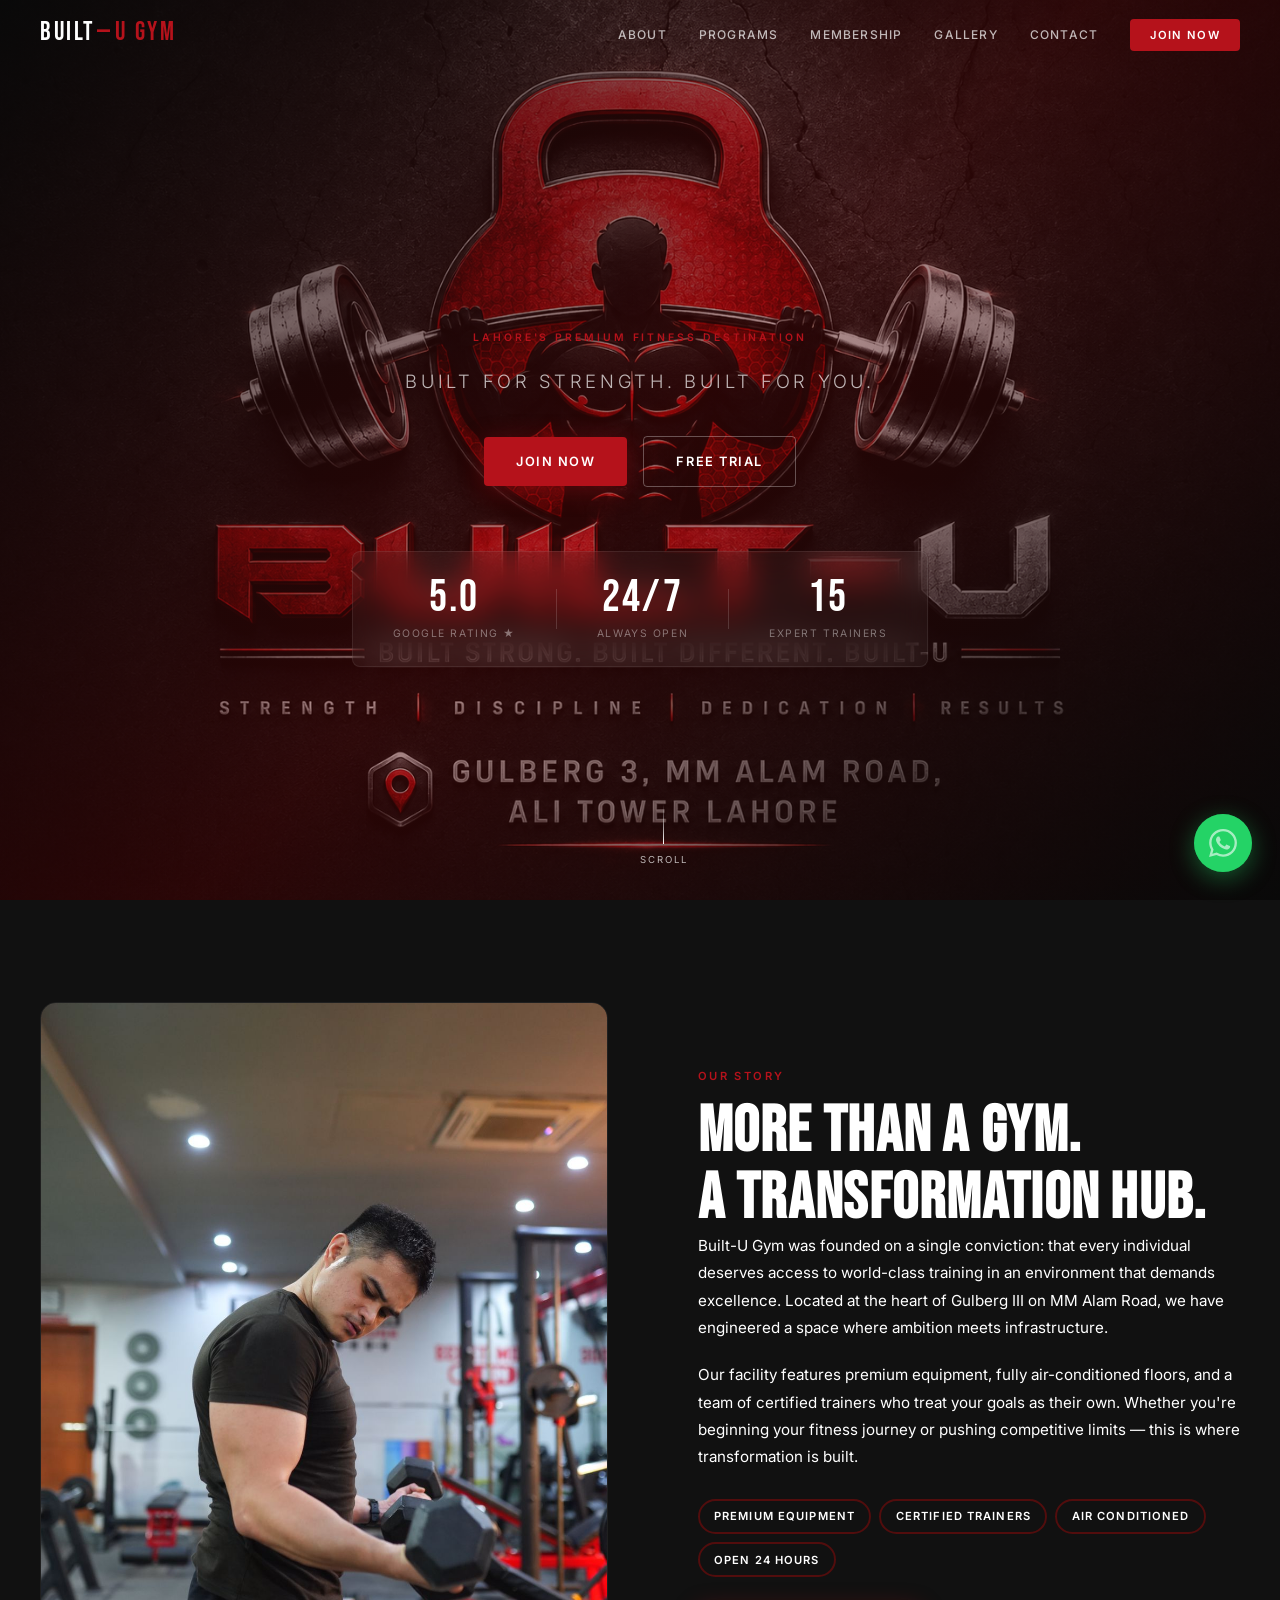
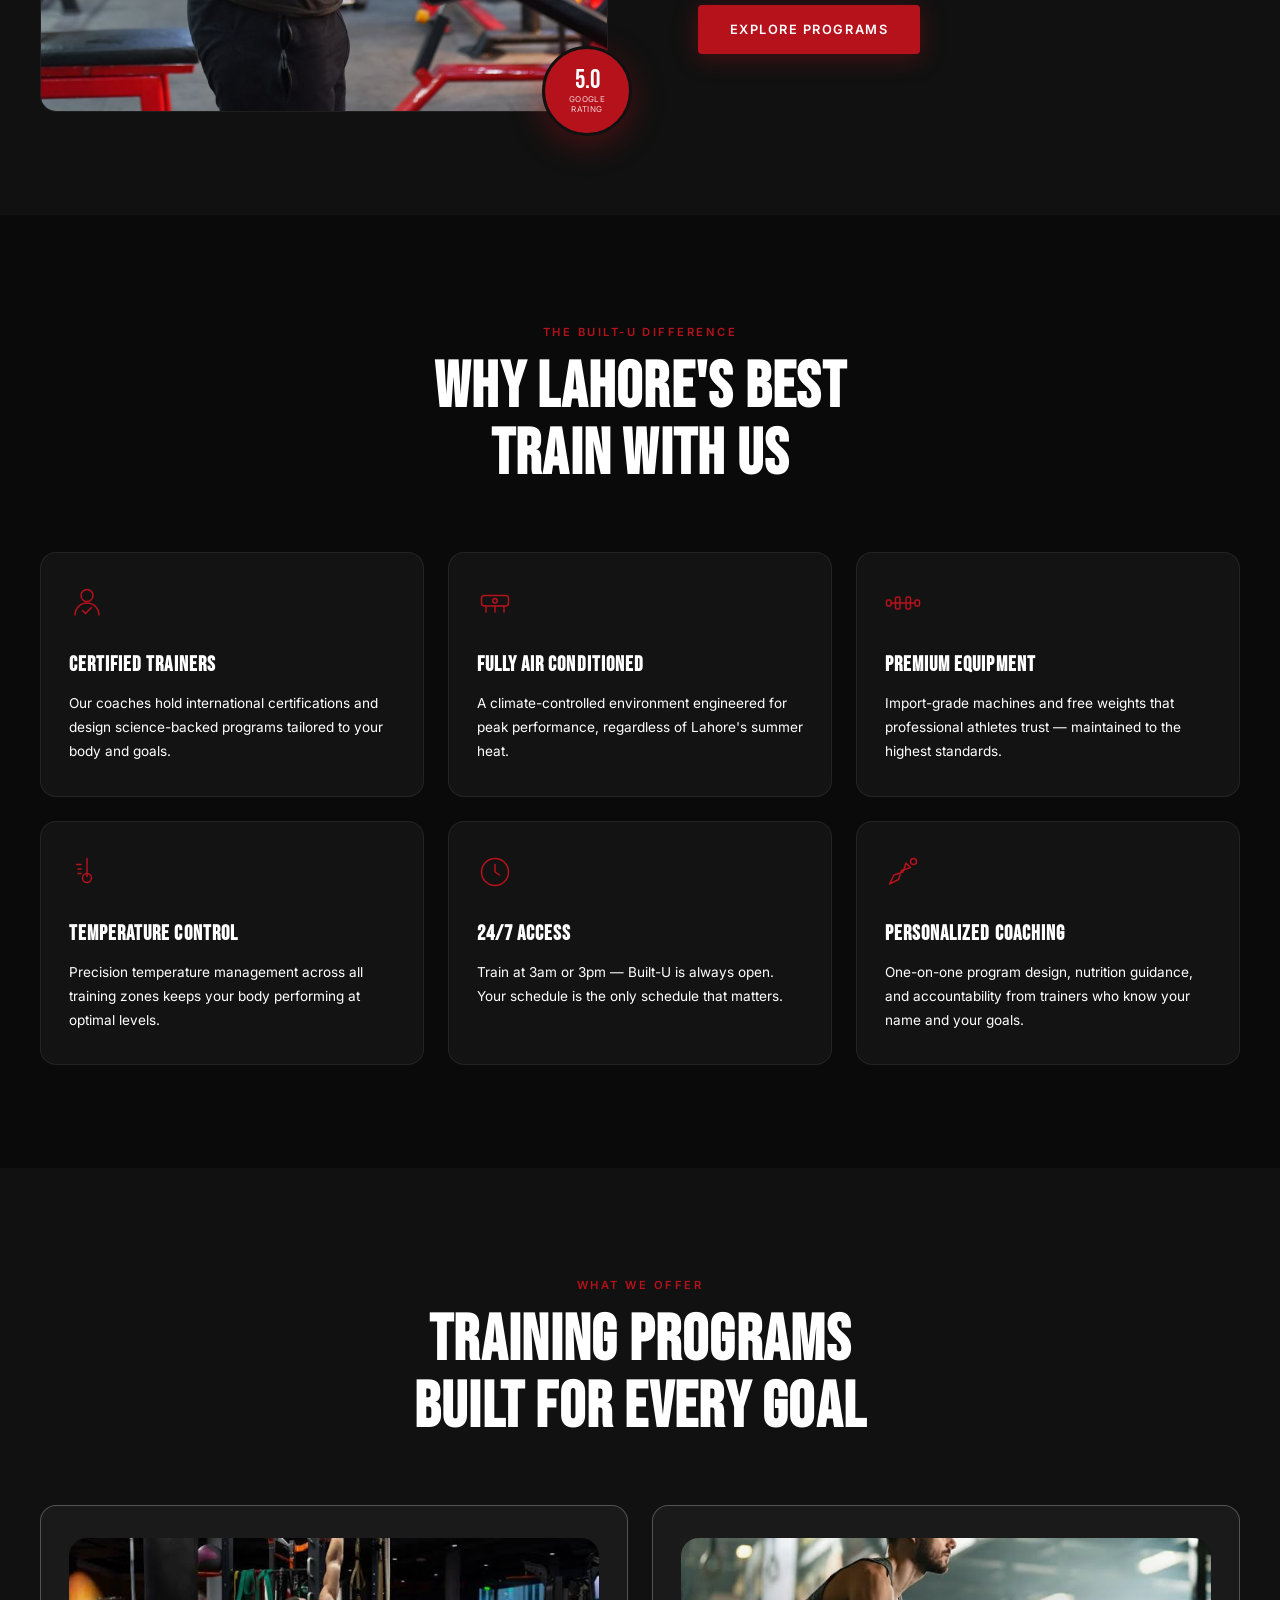
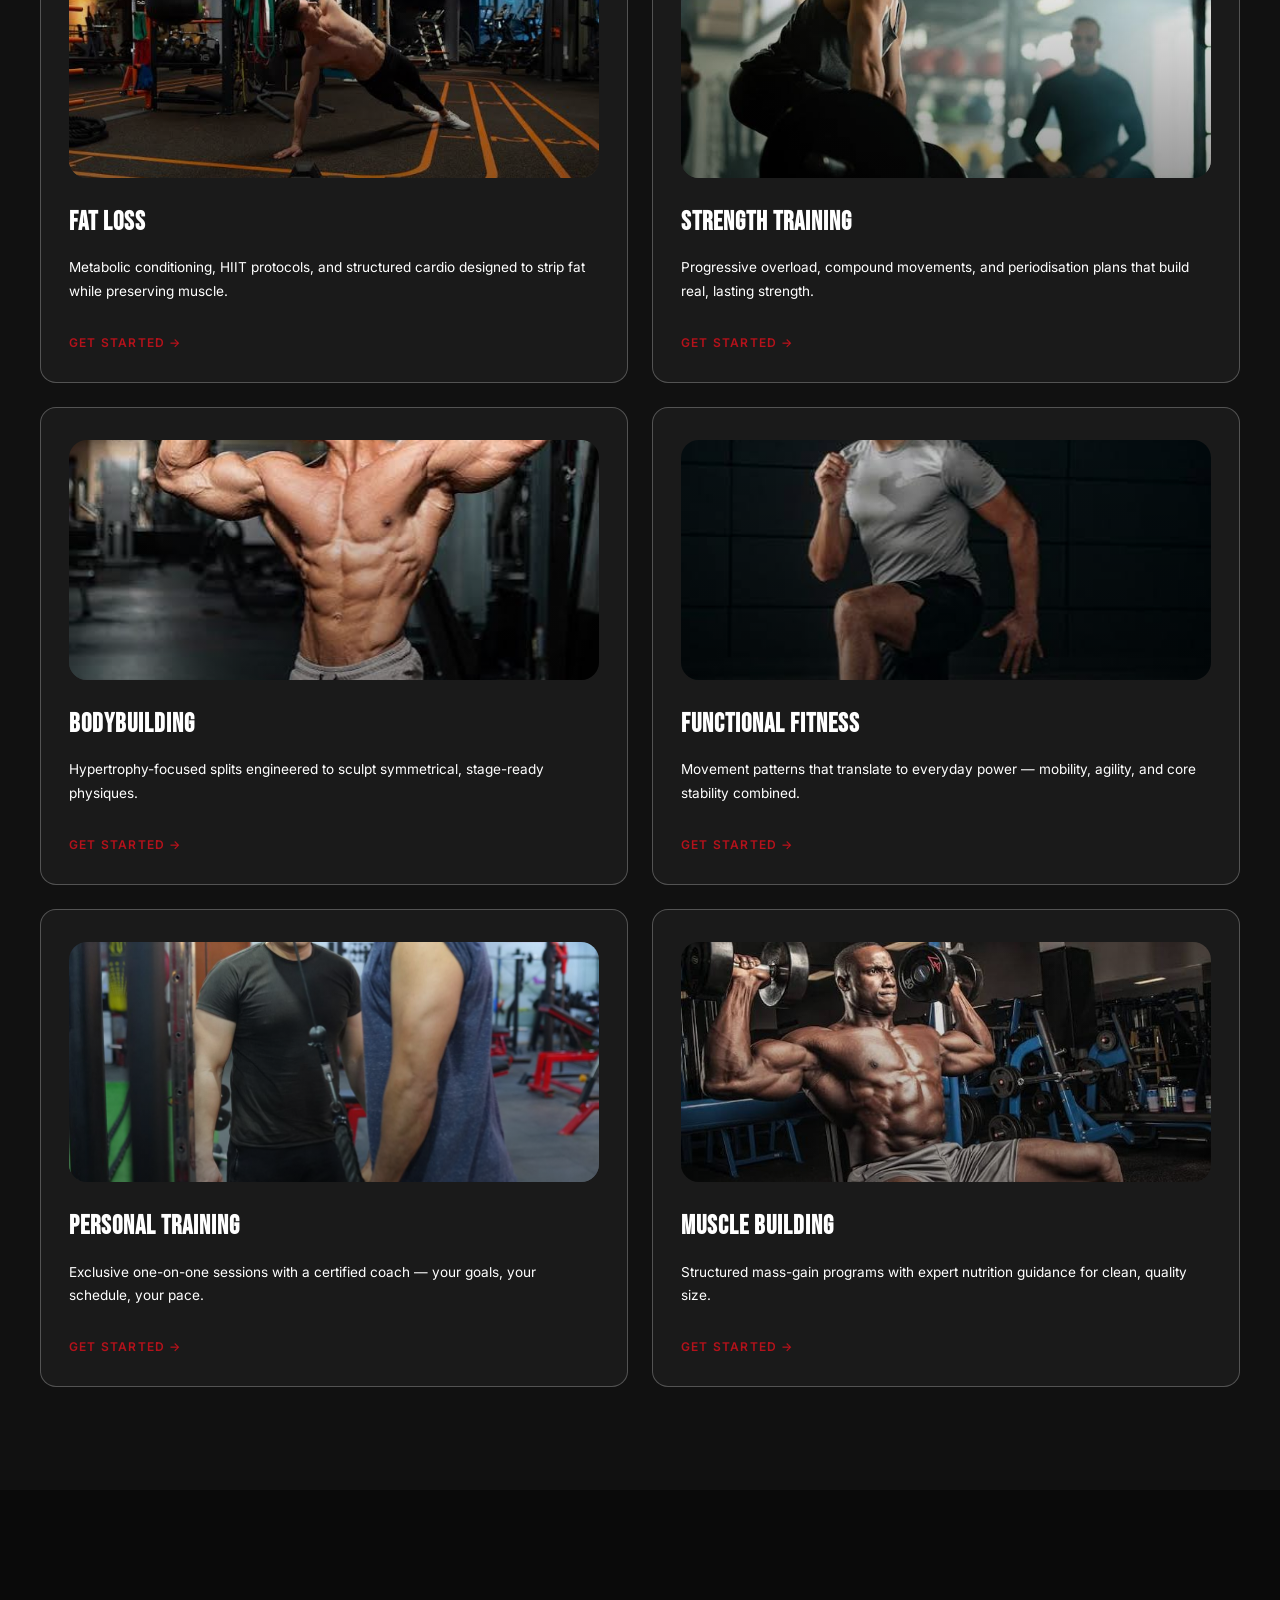
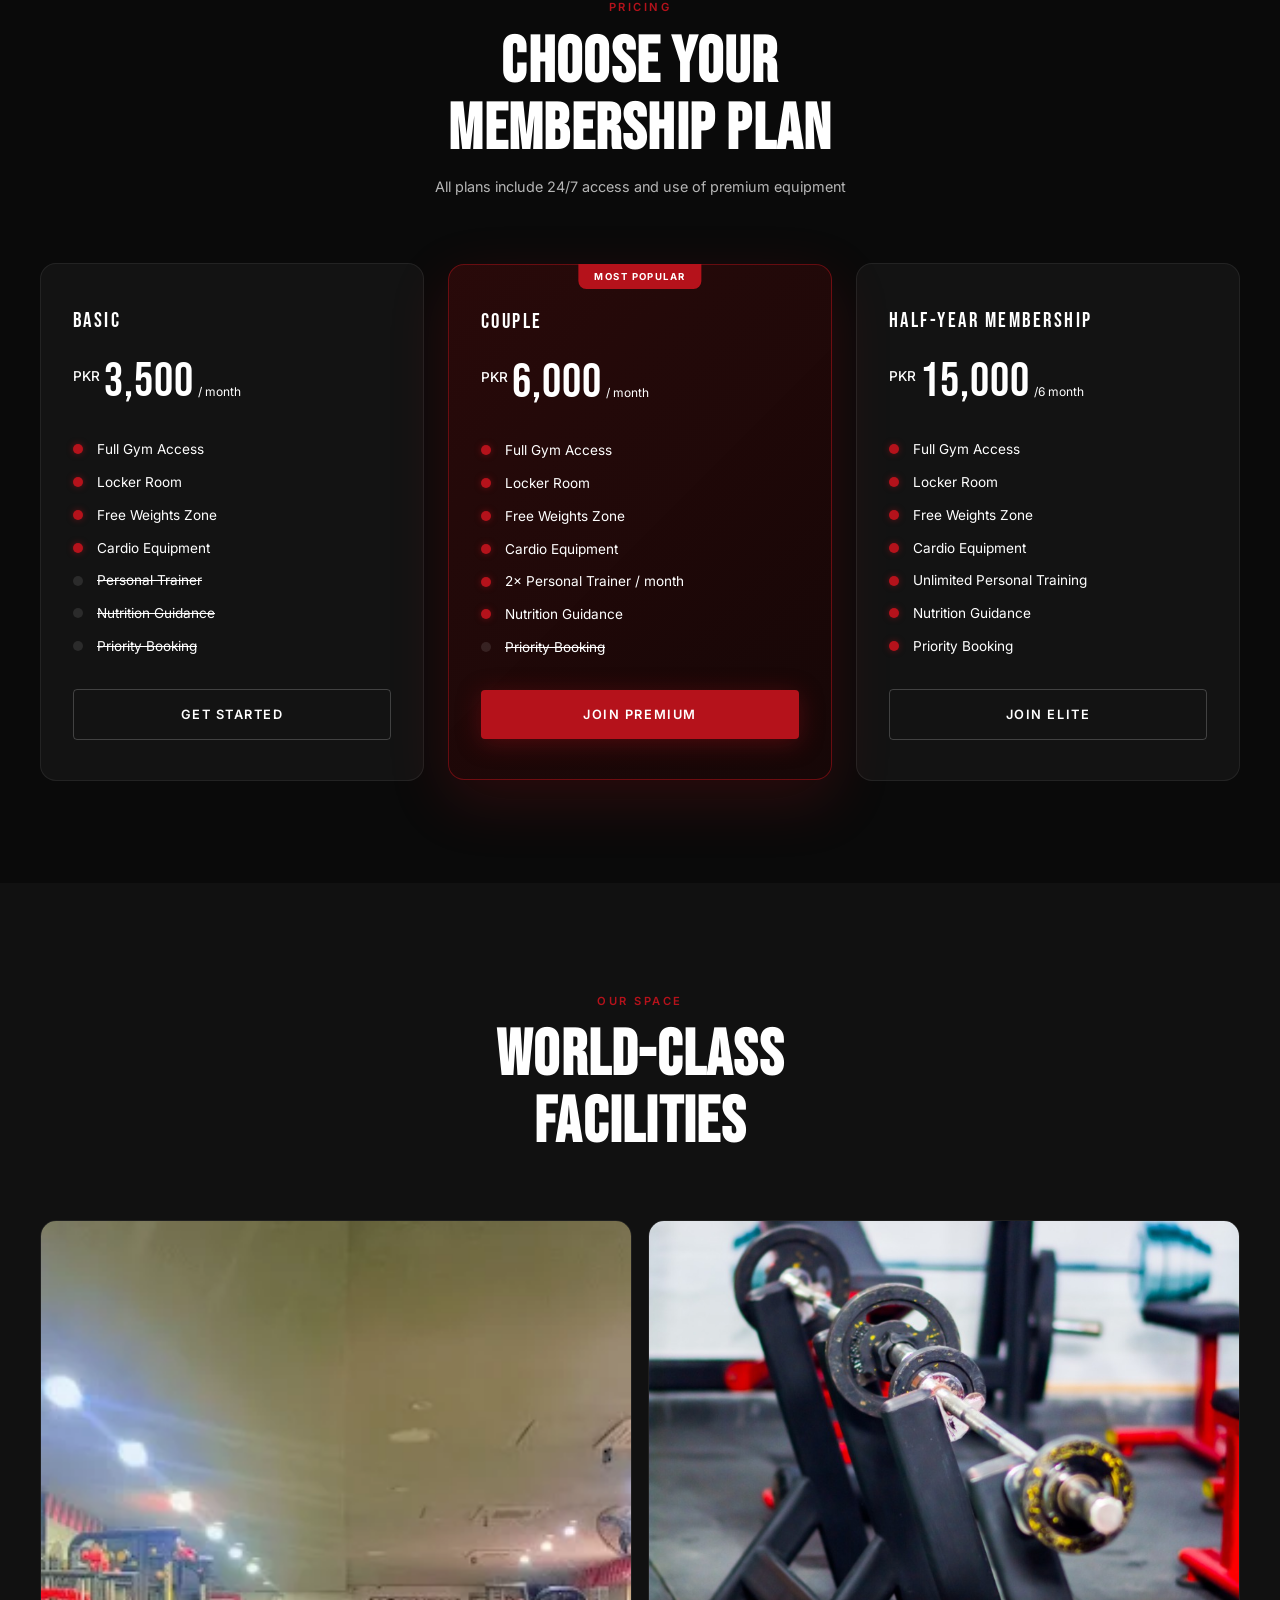
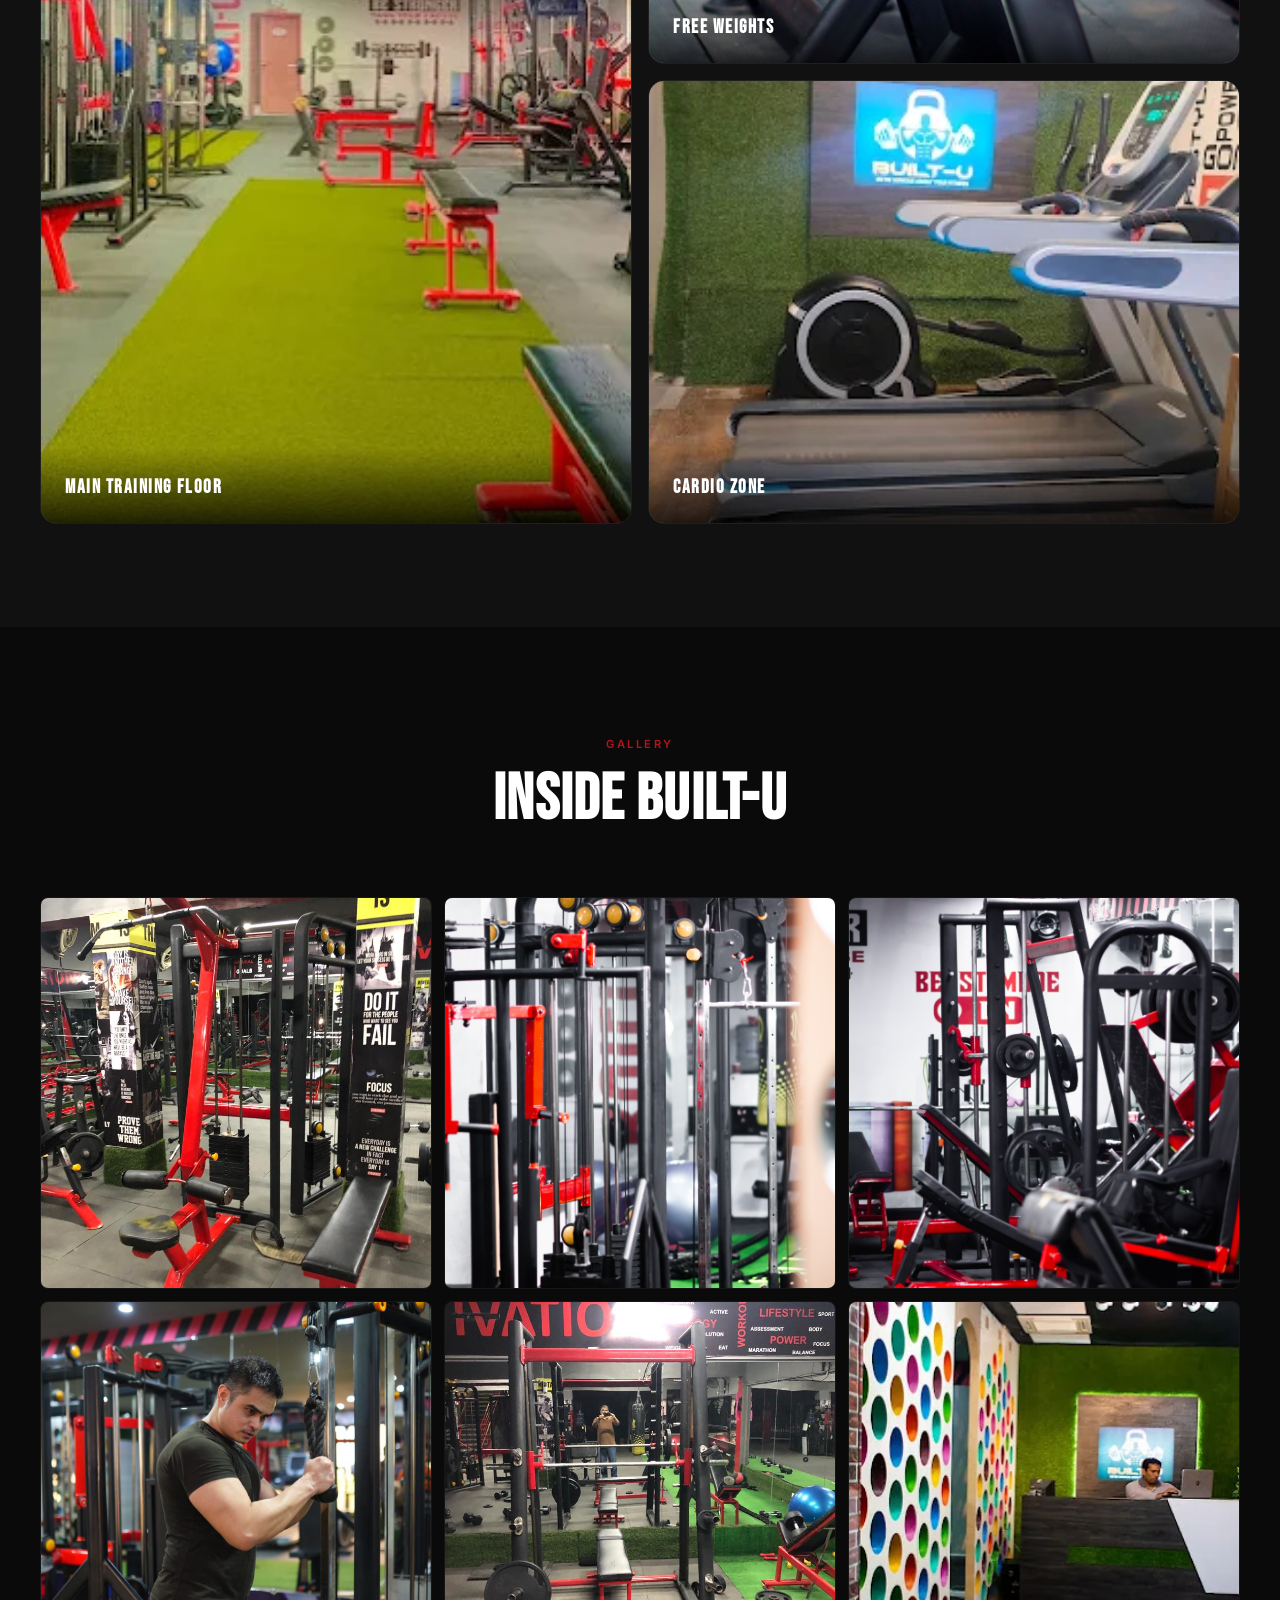
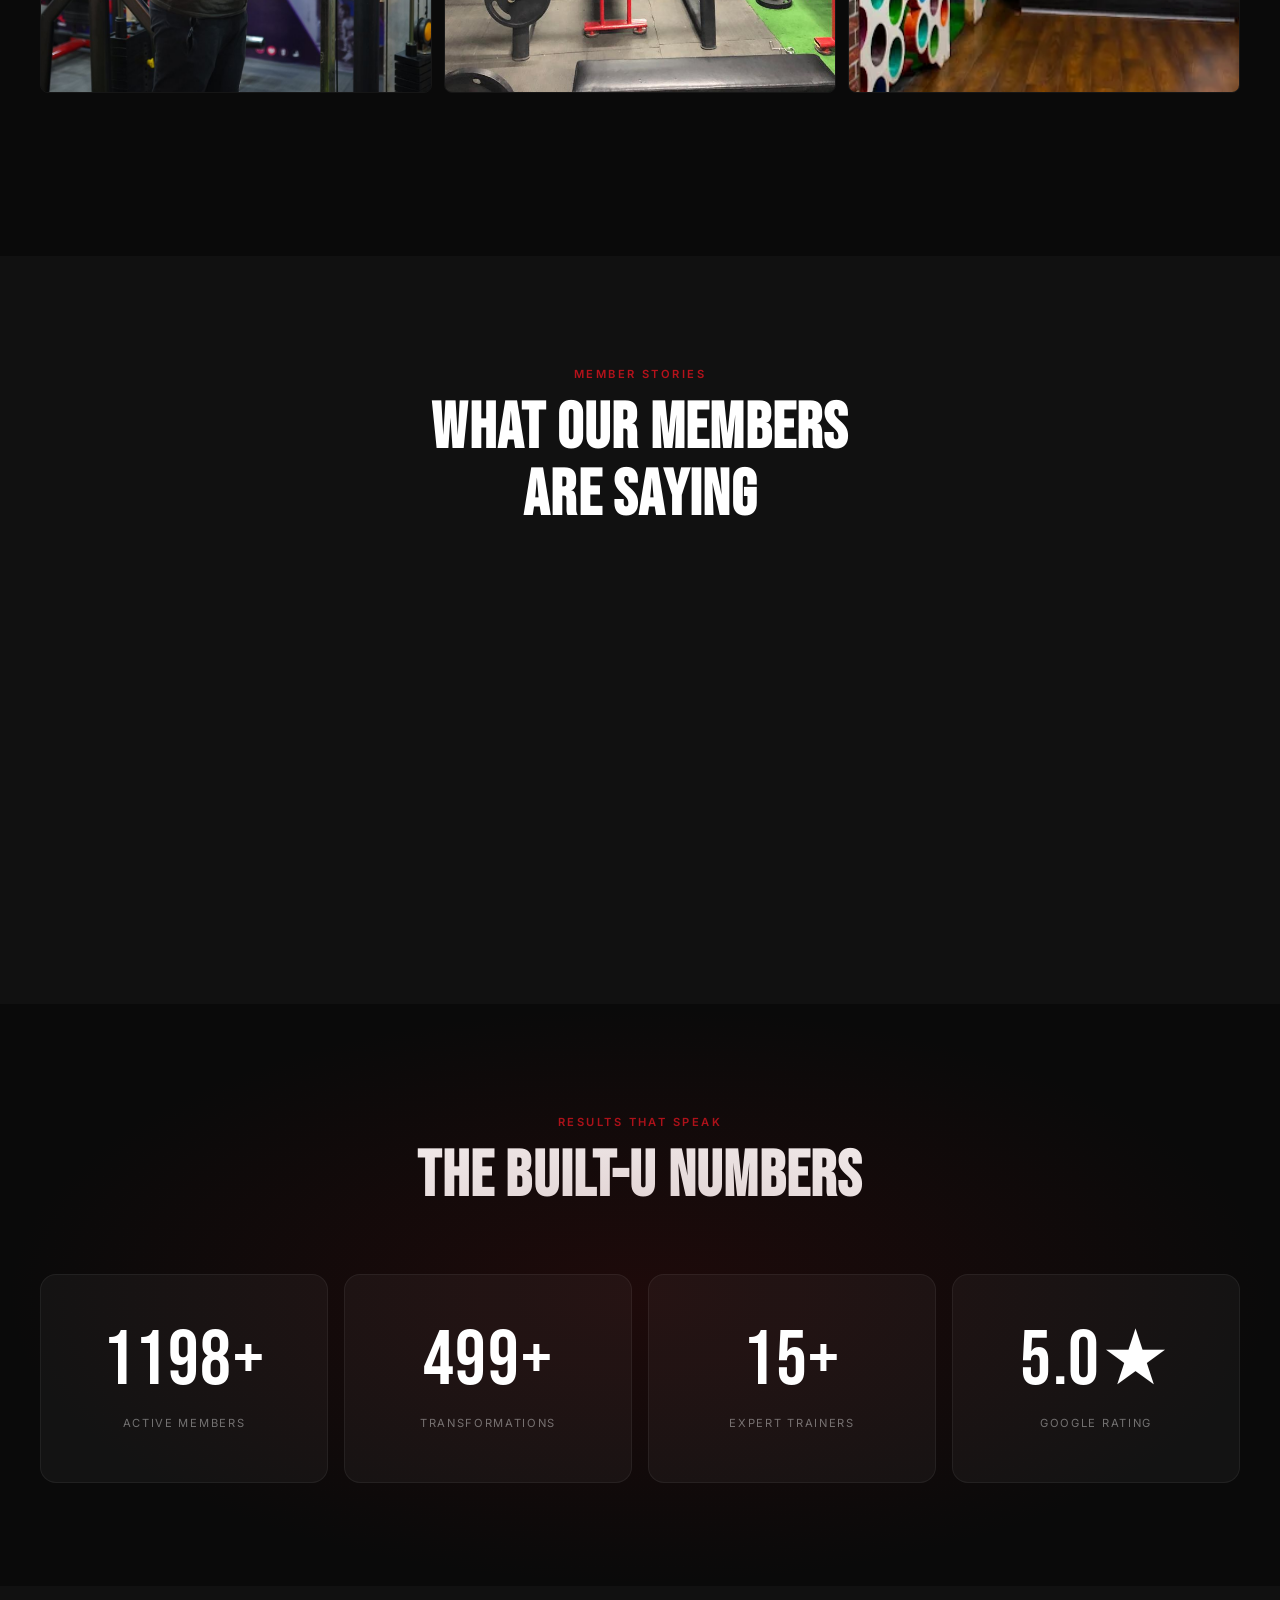
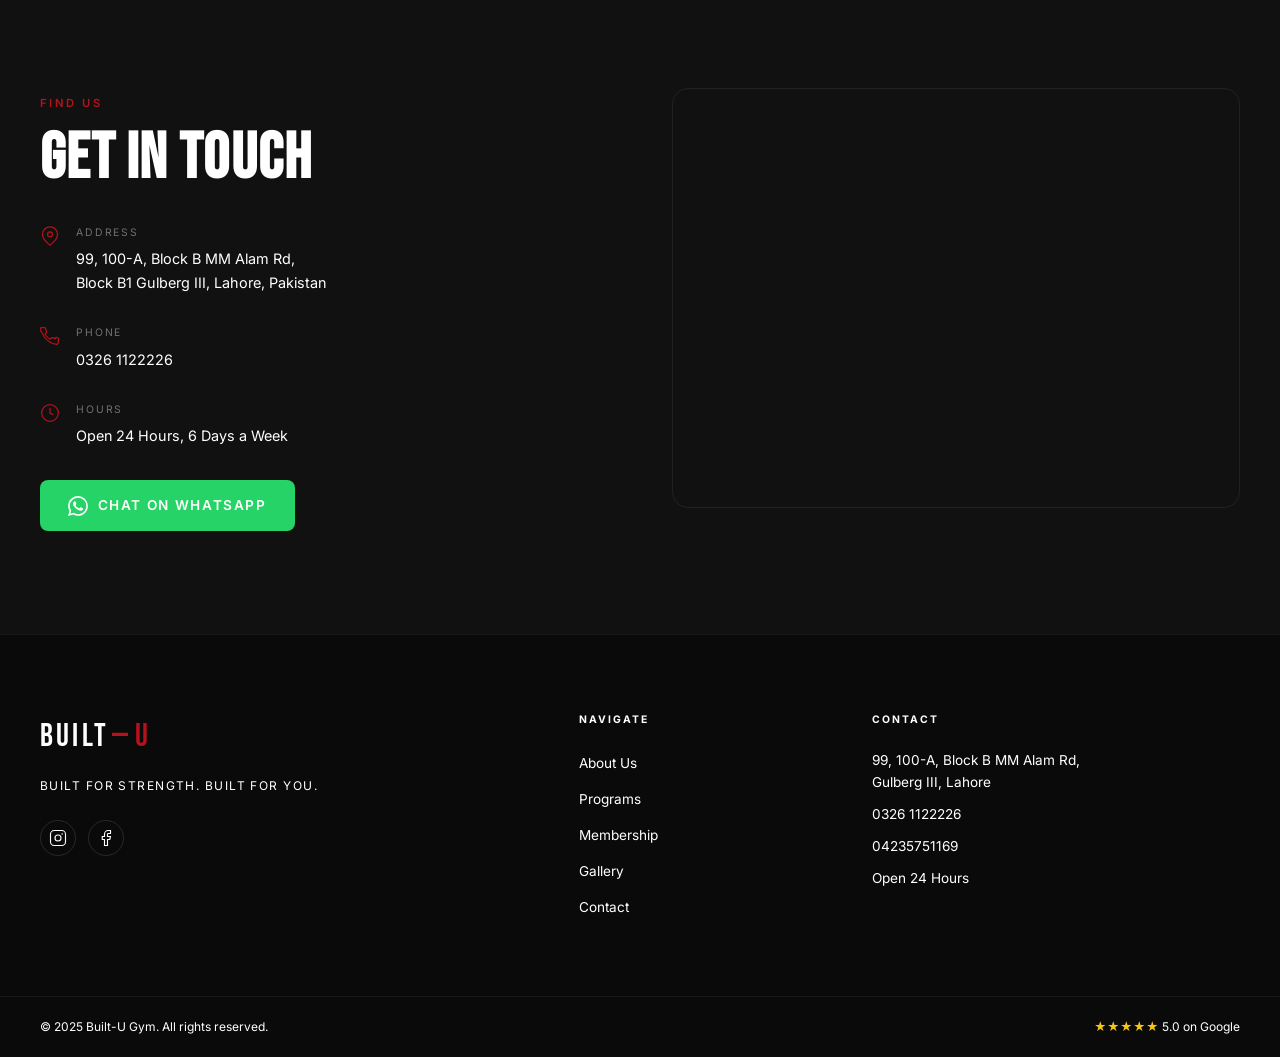
==== index.html @ 50ef7487 "a" ====
<!DOCTYPE html>
<html lang="en">
<head>
  <meta charset="UTF-8" />
  <meta name="viewport" content="width=device-width, initial-scale=1.0" />
  <meta name="theme-color" content="#0A0A0A" />

  <!-- SEO -->
  <title>Built-U Gym | Premium Fitness Center in Lahore | Open 24/7</title>
  <meta name="description" content="Built-U Gym — Lahore's premier luxury fitness center on MM Alam Road, Gulberg III. Certified trainers, premium equipment, open 24/7. 5.0 ★ rated. Join today." />
  <meta name="keywords" content="gym lahore, fitness center lahore, premium gym gulberg, 24/7 gym lahore, built u gym" />

  <!-- Open Graph -->
  <meta property="og:type" content="website" />
  <meta property="og:title" content="Built-U Gym | Premium Fitness Center in Lahore" />
  <meta property="og:description" content="Built For Strength. Built For You. Lahore's luxury gym on MM Alam Road — open 24 hours, expert trainers, elite equipment." />
  <meta property="og:url" content="https://builtugym.com" />
  <meta property="og:image" content="https://builtugym.com/og-image.webp" /><!-- ADD OG IMAGE -->

  <meta name="google-site-verification" content=" google2963a27b6c1b516c.html" />
 

  <!-- Twitter Card -->
  <meta name="twitter:card" content="summary_large_image" />
  <meta name="twitter:title" content="Built-U Gym | Premium Fitness Center in Lahore" />
  <meta name="twitter:description" content="Built For Strength. Built For You." />

  <link rel="canonical" href="https://builtugym.com" />
  <link rel="preconnect" href="https://fonts.googleapis.com" />
  <link rel="preconnect" href="https://fonts.gstatic.com" crossorigin />
  <link href="https://fonts.googleapis.com/css2?family=Bebas+Neue&family=Inter:wght@300;400;500;600;700&family=Playfair+Display:ital,wght@0,700;1,400&display=swap" rel="stylesheet" />
  <link rel="stylesheet" href="style.css" />
</head>
<body>

  <!-- ═══════════════════════════════════════════
       NAVIGATION
  ═══════════════════════════════════════════ -->
  <header class="nav-header" id="nav-header" role="banner">
    <nav class="nav-container" aria-label="Main navigation">
      <a href="#hero" class="nav-logo" aria-label="Built-U Gym Home">
        <span class="logo-built">BUILT</span><span class="logo-dash">—</span><span class="logo-u">U GYM</span>
      </a>

      <button class="nav-toggle" id="nav-toggle" aria-label="Toggle navigation" aria-expanded="false" aria-controls="nav-menu">
        <span class="bar"></span>
        <span class="bar"></span>
        <span class="bar"></span>
      </button>

      <ul class="nav-menu" id="nav-menu" role="list">
        <li><a href="#about" class="nav-link">About</a></li>
        <li><a href="#programs" class="nav-link">Programs</a></li>
        <li><a href="#membership" class="nav-link">Membership</a></li>
        <li><a href="#gallery" class="nav-link">Gallery</a></li>
        <li><a href="#contact" class="nav-link">Contact</a></li>
        <li><a href="#contact" class="nav-cta">Join Now</a></li>
      </ul>
    </nav>
  </header>

  <main>

    <!-- ═══════════════════════════════════════════
         HERO
    ═══════════════════════════════════════════ -->
    <section class="hero" id="hero" aria-label="Hero">
      <!-- ADD HERO IMAGE URL HERE -->
      <img
        class="hero-bg"
        src="/images/homes2.PNG"
        alt="Elite athletes training at Built-U Gym, Lahore"
        loading="eager"
      />
      <div class="hero-overlay" aria-hidden="true"></div>

      <div class="hero-content">
        <p class="hero-eyebrow reveal-fade">Lahore's Premium Fitness Destination</p>
        <h1 class="hero-headline reveal-up">
        
        </h1>
        <p class="hero-sub reveal-up delay-1">Built For Strength. Built For You.</p>

        <div class="hero-actions reveal-up delay-2">
          <a href="#membership" class="btn btn-primary">Join Now</a>
          <a href="#contact" class="btn btn-ghost">Free Trial</a>
        </div>

        <div class="hero-stats reveal-up delay-3" aria-label="Key statistics">
          <div class="stat-item">
            <span class="stat-num" data-target="5" data-decimals="1">5.0</span>
            <span class="stat-label">Google Rating ★</span>
          </div>
          <div class="stat-divider" aria-hidden="true"></div>
          <div class="stat-item">
            <span class="stat-num">24/7</span>
            <span class="stat-label">Always Open</span>
          </div>
          <div class="stat-divider" aria-hidden="true"></div>
          <div class="stat-item">
            <span class="stat-num" data-target="15">0</span>
            <span class="stat-label">Expert Trainers</span>
          </div>
        </div>
      </div>

      <a href="#about" class="hero-scroll" aria-label="Scroll down">
        <span class="scroll-line"></span>
        <span class="scroll-text">Scroll</span>
      </a>
    </section>

    <!-- ═══════════════════════════════════════════
         ABOUT
    ═══════════════════════════════════════════ -->
    <section class="section about" id="about" aria-labelledby="about-heading">
      <div class="container about-grid">
        <div class="about-visual reveal-left">
          <div class="about-img-wrap">
            <!-- ADD ABOUT IMAGE -->
            <img
              src="images/home.jpeg"
              alt="Interior of Built-U Gym premium facility"
              loading="lazy"
              class="about-img"
            />
            <div class="about-img-placeholder" aria-hidden="true">
              <span>BUILT‑U</span>
            </div>
          </div>
          <div class="about-badge">
            <span class="badge-num">5.0</span>
            <span class="badge-text">Google<br/>Rating</span>
          </div>
        </div>

        <div class="about-copy reveal-right">
          <p class="section-eyebrow">Our Story</p>
          <h2 class="section-heading" id="about-heading">More Than a Gym.<br/>A Transformation Hub.</h2>
          <p class="about-para">Built-U Gym was founded on a single conviction: that every individual deserves access to world-class training in an environment that demands excellence. Located at the heart of Gulberg III on MM Alam Road, we have engineered a space where ambition meets infrastructure.</p>
          <p class="about-para">Our facility features premium equipment, fully air-conditioned floors, and a team of certified trainers who treat your goals as their own. Whether you're beginning your fitness journey or pushing competitive limits — this is where transformation is built.</p>

          <ul class="about-pills" aria-label="Facility highlights">
            <li class="pill">Premium Equipment</li>
            <li class="pill">Certified Trainers</li>
            <li class="pill">Air Conditioned</li>
            <li class="pill">Open 24 Hours</li>
          </ul>

          <a href="#programs" class="btn btn-primary">Explore Programs</a>
        </div>
      </div>
    </section>

    <!-- ═══════════════════════════════════════════
         WHY CHOOSE US
    ═══════════════════════════════════════════ -->
    <section class="section why" id="why" aria-labelledby="why-heading">
      <div class="container">
        <div class="section-header">
          <p class="section-eyebrow">The Built-U Difference</p>
          <h2 class="section-heading" id="why-heading">Why Lahore's Best<br/>Train With Us</h2>
        </div>

        <div class="why-grid">
          <article class="why-card reveal-up" tabindex="0" aria-label="Certified Trainers">
            <div class="why-icon" aria-hidden="true">
              <svg viewBox="0 0 48 48" fill="none" xmlns="http://www.w3.org/2000/svg" width="36" height="36"><circle cx="24" cy="14" r="8" stroke="currentColor" stroke-width="2"/><path d="M8 40c0-8.837 7.163-16 16-16s16 7.163 16 16" stroke="currentColor" stroke-width="2" stroke-linecap="round"/><path d="M18 34l4 4 8-8" stroke="currentColor" stroke-width="2" stroke-linecap="round" stroke-linejoin="round"/></svg>
            </div>
            <h3 class="why-title">Certified Trainers</h3>
            <p class="why-desc">Our coaches hold international certifications and design science-backed programs tailored to your body and goals.</p>
          </article>

          <article class="why-card reveal-up delay-1" tabindex="0" aria-label="Fully Air Conditioned">
            <div class="why-icon" aria-hidden="true">
              <svg viewBox="0 0 48 48" fill="none" xmlns="http://www.w3.org/2000/svg" width="36" height="36"><rect x="6" y="14" width="36" height="14" rx="4" stroke="currentColor" stroke-width="2"/><path d="M12 28v8M24 28v8M36 28v8" stroke="currentColor" stroke-width="2" stroke-linecap="round"/><circle cx="24" cy="21" r="3" stroke="currentColor" stroke-width="2"/></svg>
            </div>
            <h3 class="why-title">Fully Air Conditioned</h3>
            <p class="why-desc">A climate-controlled environment engineered for peak performance, regardless of Lahore's summer heat.</p>
          </article>

          <article class="why-card reveal-up delay-2" tabindex="0" aria-label="Premium Equipment">
            <div class="why-icon" aria-hidden="true">
              <svg viewBox="0 0 48 48" fill="none" xmlns="http://www.w3.org/2000/svg" width="36" height="36"><rect x="2" y="20" width="6" height="8" rx="2" stroke="currentColor" stroke-width="2"/><rect x="40" y="20" width="6" height="8" rx="2" stroke="currentColor" stroke-width="2"/><path d="M8 24h32" stroke="currentColor" stroke-width="2"/><rect x="14" y="16" width="6" height="16" rx="2" stroke="currentColor" stroke-width="2"/><rect x="28" y="16" width="6" height="16" rx="2" stroke="currentColor" stroke-width="2"/></svg>
            </div>
            <h3 class="why-title">Premium Equipment</h3>
            <p class="why-desc">Import-grade machines and free weights that professional athletes trust — maintained to the highest standards.</p>
          </article>

          <article class="why-card reveal-up" tabindex="0" aria-label="Temperature Controlled">
            <div class="why-icon" aria-hidden="true">
              <svg viewBox="0 0 48 48" fill="none" xmlns="http://www.w3.org/2000/svg" width="36" height="36"><path d="M24 6v24M24 38a6 6 0 100-12 6 6 0 000 12z" stroke="currentColor" stroke-width="2" stroke-linecap="round"/><path d="M16 20h-4M16 14h-6M16 26h-4" stroke="currentColor" stroke-width="2" stroke-linecap="round"/></svg>
            </div>
            <h3 class="why-title">Temperature Control</h3>
            <p class="why-desc">Precision temperature management across all training zones keeps your body performing at optimal levels.</p>
          </article>

          <article class="why-card reveal-up delay-1" tabindex="0" aria-label="24/7 Access">
            <div class="why-icon" aria-hidden="true">
              <svg viewBox="0 0 48 48" fill="none" xmlns="http://www.w3.org/2000/svg" width="36" height="36"><circle cx="24" cy="24" r="18" stroke="currentColor" stroke-width="2"/><path d="M24 14v10l6 4" stroke="currentColor" stroke-width="2" stroke-linecap="round" stroke-linejoin="round"/></svg>
            </div>
            <h3 class="why-title">24/7 Access</h3>
            <p class="why-desc">Train at 3am or 3pm — Built-U is always open. Your schedule is the only schedule that matters.</p>
          </article>

          <article class="why-card reveal-up delay-2" tabindex="0" aria-label="Personalized Coaching">
            <div class="why-icon" aria-hidden="true">
              <svg viewBox="0 0 48 48" fill="none" xmlns="http://www.w3.org/2000/svg" width="36" height="36"><path d="M6 40l6-12 12-4 4-12 6 6-12 4-4 12-12 6z" stroke="currentColor" stroke-width="2" stroke-linejoin="round"/><circle cx="38" cy="10" r="4" stroke="currentColor" stroke-width="2"/></svg>
            </div>
            <h3 class="why-title">Personalized Coaching</h3>
            <p class="why-desc">One-on-one program design, nutrition guidance, and accountability from trainers who know your name and your goals.</p>
          </article>
        </div>
      </div>
    </section>

    <!-- ═══════════════════════════════════════════
         TRAINING PROGRAMS
    ═══════════════════════════════════════════ -->
    <section class="section programs" id="programs" aria-labelledby="programs-heading">
      <div class="container">
        <div class="section-header">
          <p class="section-eyebrow">What We Offer</p>
          <h2 class="section-heading" id="programs-heading">Training Programs<br/>Built for Every Goal</h2>
        </div>

        <div class="programs-grid">
          <article class="program-card reveal-up" style="--card-index:0">
<div class="program-image">
    <img
      src="images/fl.jpeg"
      alt="Fat Loss Program"
      loading="lazy"
    />
  </div>

            <div class="program-num" aria-hidden="true"></div>
            <h3 class="program-name">Fat Loss</h3>
            <p class="program-desc">Metabolic conditioning, HIIT protocols, and structured cardio designed to strip fat while preserving muscle.</p>
            <a href="#contact" class="program-link" aria-label="Learn more about Fat Loss program">Get Started →</a>
          </article>

          <article class="program-card reveal-up" style="--card-index:1">
       <div class="program-image">
    <img
      src="images/stts.jpeg"
      alt="Fat Loss Program"
      loading="lazy"
    />
  </div>
            <div class="program-num" aria-hidden="true"></div>
            <h3 class="program-name">Strength Training</h3>
            <p class="program-desc">Progressive overload, compound movements, and periodisation plans that build real, lasting strength.</p>
            <a href="#contact" class="program-link" aria-label="Learn more about Strength Training program">Get Started →</a>
          </article>

          <article class="program-card reveal-up" style="--card-index:2">
          <div class="program-image">
    <img
      src="images/bl.jpeg"
      alt="Fat Loss Program"
      loading="lazy"
    />
  </div>
            <div class="program-num" aria-hidden="true"></div>
            <h3 class="program-name">Bodybuilding</h3>
            <p class="program-desc">Hypertrophy-focused splits engineered to sculpt symmetrical, stage-ready physiques.</p>
            <a href="#contact" class="program-link" aria-label="Learn more about Bodybuilding program">Get Started →</a>
          </article>

          <article class="program-card reveal-up" style="--card-index:3">
          <div class="program-image">
    <img
      src="images/fun.jpeg"
      alt="Fat Loss Program"
      loading="lazy"
    />
  </div>
            <div class="program-num" aria-hidden="true"></div>
            <h3 class="program-name">Functional Fitness</h3>
            <p class="program-desc">Movement patterns that translate to everyday power — mobility, agility, and core stability combined.</p>
            <a href="#contact" class="program-link" aria-label="Learn more about Functional Fitness program">Get Started →</a>
          </article>

          <article class="program-card reveal-up" style="--card-index:4">
           <div class="program-image">
    <img
      src="images/m.jpeg"
      alt="Fat Loss Program"
      loading="lazy"
    />
  </div>
            <div class="program-num" aria-hidden="true"></div>
            <h3 class="program-name">Personal Training</h3>
            <p class="program-desc">Exclusive one-on-one sessions with a certified coach — your goals, your schedule, your pace.</p>
            <a href="#contact" class="program-link" aria-label="Learn more about Personal Training program">Get Started →</a>
          </article>

          <article class="program-card reveal-up" style="--card-index:5">
          <div class="program-image">
    <img
      src="images/mss.jpeg"
      alt="Fat Loss Program"
      loading="lazy"
    />
  </div>
            <div class="program-num" aria-hidden="true"></div>
            <h3 class="program-name">Muscle Building</h3>
            <p class="program-desc">Structured mass-gain programs with expert nutrition guidance for clean, quality size.</p>
            <a href="#contact" class="program-link" aria-label="Learn more about Muscle Building program">Get Started →</a>
          </article>
        </div>
      </div>
    </section>

    <!-- ═══════════════════════════════════════════
         MEMBERSHIP PLANS
    ═══════════════════════════════════════════ -->
    <section class="section membership" id="membership" aria-labelledby="membership-heading">
      <div class="container">
        <div class="section-header">
          <p class="section-eyebrow">Pricing</p>
          <h2 class="section-heading" id="membership-heading">Choose Your<br/>Membership Plan</h2>
          <p class="section-subhead">All plans include 24/7 access and use of premium equipment</p>
        </div>

        <div class="plans-grid">
          <!-- Basic -->
          <article class="plan-card reveal-up" aria-label="Basic membership plan">
            <div class="plan-tier">Basic</div>
            <div class="plan-price">
              <span class="plan-currency">PKR</span>
              <span class="plan-amount">3,500</span>
              <span class="plan-period">/ month</span>
            </div>
            <ul class="plan-features" aria-label="Basic plan features">
              <li class="feat feat-yes">Full Gym Access</li>
              <li class="feat feat-yes">Locker Room</li>
              <li class="feat feat-yes">Free Weights Zone</li>
              <li class="feat feat-yes">Cardio Equipment</li>
              <li class="feat feat-no">Personal Trainer</li>
              <li class="feat feat-no">Nutrition Guidance</li>
              <li class="feat feat-no">Priority Booking</li>
            </ul>
            <a href="#contact" class="btn btn-plan">Get Started</a>
          </article>

          <!-- Premium (featured) -->
          <article class="plan-card plan-featured reveal-up delay-1" aria-label="Premium membership plan — Most Popular">
            <div class="plan-badge" aria-label="Most Popular">Most Popular</div>
            <div class="plan-tier">Couple</div>
            <div class="plan-price">
              <span class="plan-currency">PKR</span>
              <span class="plan-amount">6,000</span>
              <span class="plan-period">/ month</span>
            </div>
            <ul class="plan-features" aria-label="Premium plan features">
              <li class="feat feat-yes">Full Gym Access</li>
              <li class="feat feat-yes">Locker Room</li>
              <li class="feat feat-yes">Free Weights Zone</li>
              <li class="feat feat-yes">Cardio Equipment</li>
              <li class="feat feat-yes">2× Personal Trainer / month</li>
              <li class="feat feat-yes">Nutrition Guidance</li>
              <li class="feat feat-no">Priority Booking</li>
            </ul>
            <a href="#contact" class="btn btn-primary">Join Premium</a>
          </article>

          <!-- Elite -->
          <article class="plan-card reveal-up delay-2" aria-label="Elite membership plan">
            <div class="plan-tier">Half-year membership </div>
            <div class="plan-price">
              <span class="plan-currency">PKR</span>
              <span class="plan-amount">15,000</span>
              <span class="plan-period">/6 month</span>
            </div>
            <ul class="plan-features" aria-label="Elite plan features">
              <li class="feat feat-yes">Full Gym Access</li>
              <li class="feat feat-yes">Locker Room</li>
              <li class="feat feat-yes">Free Weights Zone</li>
              <li class="feat feat-yes">Cardio Equipment</li>
              <li class="feat feat-yes">Unlimited Personal Training</li>
              <li class="feat feat-yes">Nutrition Guidance</li>
              <li class="feat feat-yes">Priority Booking</li>
            </ul>
            <a href="#contact" class="btn btn-plan">Join Elite</a>
          </article>
        </div>
      </div>
    </section>

    <!-- ═══════════════════════════════════════════
         FACILITIES
    ═══════════════════════════════════════════ -->
    <section class="section facilities" id="facilities" aria-labelledby="facilities-heading">
      <div class="container">
        <div class="section-header">
          <p class="section-eyebrow">Our Space</p>
          <h2 class="section-heading" id="facilities-heading">World-Class<br/>Facilities</h2>
        </div>

        <div class="facilities-grid">
          <div class="fac-card fac-large reveal-up">
            <!-- FACILITY IMAGE 1 -->
            <img src="images/tf.webp" alt="Main training floor at Built-U Gym" loading="lazy" class="fac-img" />
            <div class="fac-placeholder" aria-hidden="true"><span>Main Floor</span></div>
            <div class="fac-overlay">
              <h3 class="fac-label">Main Training Floor</h3>
            </div>
          </div>
          <div class="fac-card reveal-up delay-1">
            <!-- FACILITY IMAGE 2 -->
            <img src="images/w.jpeg" alt="Free weights section" loading="lazy" class="fac-img" />
            <div class="fac-placeholder" aria-hidden="true"><span>Free Weights</span></div>
            <div class="fac-overlay">
              <h3 class="fac-label">Free Weights</h3>
            </div>
          </div>
          <div class="fac-card reveal-up delay-2">
            <!-- FACILITY IMAGE 3 -->
            <img src="images/c.webp" alt="Cardio zone at Built-U Gym" loading="lazy" class="fac-img" />
            <div class="fac-placeholder" aria-hidden="true"><span>Cardio Zone</span></div>
            <div class="fac-overlay">
              <h3 class="fac-label">Cardio Zone</h3>
            </div>
          </div>
        </div>
      </div>
    </section>

    <!-- ═══════════════════════════════════════════
         GALLERY
    ═══════════════════════════════════════════ -->
    <section class="section gallery" id="gallery" aria-labelledby="gallery-heading">
      <div class="container">
        <div class="section-header">
          <p class="section-eyebrow">Gallery</p>
          <h2 class="section-heading" id="gallery-heading">Inside Built-U</h2>
        </div>

        <div class="gallery-grid">
          <div class="gallery-item reveal-fade" aria-label="Gallery image 1">
            <!-- GALLERY IMAGE 1 -->
            <img src="images/1.jpeg" alt="Built-U Gym training area" loading="lazy" class="gallery-img" />
            <div class="gallery-placeholder" aria-hidden="true"></div>
          </div>
          <div class="gallery-item reveal-fade delay-1" aria-label="Gallery image 2">
            <!-- GALLERY IMAGE 2 -->
            <img src="images/2.jpeg" alt="Built-U Gym equipment" loading="lazy" class="gallery-img" />
            <div class="gallery-placeholder" aria-hidden="true"></div>
          </div>
          <div class="gallery-item reveal-fade delay-2" aria-label="Gallery image 3">
            <!-- GALLERY IMAGE 3 -->
            <img src="images/3.jpeg" alt="Built-U Gym athletes" loading="lazy" class="gallery-img" />
            <div class="gallery-placeholder" aria-hidden="true"></div>
          </div>
          <div class="gallery-item reveal-fade" aria-label="Gallery image 4">
            <!-- GALLERY IMAGE 4 -->
            <img src="images/4.jpeg" alt="Built-U Gym strength zone" loading="lazy" class="gallery-img" />
            <div class="gallery-placeholder" aria-hidden="true"></div>
          </div>
          <div class="gallery-item reveal-fade delay-1" aria-label="Gallery image 5">
            <!-- GALLERY IMAGE 5 -->
            <img src="images/5.jpeg" alt="Built-U Gym personal training" loading="lazy" class="gallery-img" />
            <div class="gallery-placeholder" aria-hidden="true"></div>
          </div>
          <div class="gallery-item reveal-fade delay-2" aria-label="Gallery image 6">
            <!-- GALLERY IMAGE 6 -->
            <img src="images/6.webp" alt="Built-U Gym results" loading="lazy" class="gallery-img" />
            <div class="gallery-placeholder" aria-hidden="true"></div>
          </div>
        </div>

        <div class="gallery-socials reveal-up">
          <p>Follow our journey</p>
          <a href="https://www.instagram.com/builtugym/" target="_blank" rel="noopener noreferrer" class="social-link" aria-label="Built-U Gym Instagram">
            <svg viewBox="0 0 24 24" fill="none" stroke="currentColor" stroke-width="1.5" width="20" height="20"><rect x="2" y="2" width="20" height="20" rx="5"/><circle cx="12" cy="12" r="4"/><circle cx="17.5" cy="6.5" r="1" fill="currentColor" stroke="none"/></svg>
            @builtugym
          </a>
          <a href="https://web.facebook.com/builtuofficial/" target="_blank" rel="noopener noreferrer" class="social-link" aria-label="Built-U Gym Facebook">
            <svg viewBox="0 0 24 24" fill="none" stroke="currentColor" stroke-width="1.5" width="20" height="20"><path d="M18 2h-3a5 5 0 00-5 5v3H7v4h3v8h4v-8h3l1-4h-4V7a1 1 0 011-1h3z"/></svg>
            builtuofficial
          </a>
        </div>
      </div>
    </section>

    <!-- ═══════════════════════════════════════════
         TESTIMONIALS
    ═══════════════════════════════════════════ -->
    <section class="section testimonials" id="testimonials" aria-labelledby="testimonials-heading">
      <div class="container">
        <div class="section-header">
          <p class="section-eyebrow">Member Stories</p>
          <h2 class="section-heading" id="testimonials-heading">What Our Members<br/>Are Saying</h2>
        </div>

        <div class="testi-grid">
          <blockquote class="testi-card reveal-up">
            <div class="testi-stars" aria-label="5 stars">★★★★★</div>
            <p class="testi-text">"Built-U completely changed my relationship with fitness. The trainers are elite, the equipment is world-class, and the atmosphere pushes you every single session. Lost 18kg in 5 months."</p>
            <footer class="testi-author">
              <div class="testi-avatar" aria-hidden="true">AK</div>
              <div>
                <cite class="testi-name">Ahmed K.</cite>
                <span class="testi-role">Member since 2023</span>
              </div>
            </footer>
          </blockquote>

          <blockquote class="testi-card reveal-up delay-1">
            <div class="testi-stars" aria-label="5 stars">★★★★★</div>
            <p class="testi-text">"As a woman, I was nervous about joining a gym. Built-U was different from day one — professional, welcoming, and incredibly supportive. My coach transformed not just my body but my confidence."</p>
            <footer class="testi-author">
              <div class="testi-avatar" aria-hidden="true">SR</div>
              <div>
                <cite class="testi-name">Sana R.</cite>
                <span class="testi-role">Member since 2022</span>
              </div>
            </footer>
          </blockquote>

          <blockquote class="testi-card reveal-up delay-2">
            <div class="testi-stars" aria-label="5 stars">★★★★★</div>
            <p class="testi-text">"I've trained in gyms across Dubai and Karachi. Built-U matches international standards easily. The 24-hour access means I never have to compromise my schedule for my training."</p>
            <footer class="testi-author">
              <div class="testi-avatar" aria-hidden="true">ZM</div>
              <div>
                <cite class="testi-name">Zain M.</cite>
                <span class="testi-role">Elite Member</span>
              </div>
            </footer>
          </blockquote>
        </div>
      </div>
    </section>

    <!-- ═══════════════════════════════════════════
         TRANSFORMATION STATS
    ═══════════════════════════════════════════ -->
    <section class="section stats" id="stats" aria-labelledby="stats-heading">
      <div class="stats-bg" aria-hidden="true"></div>
      <div class="container">
        <div class="section-header">
          <p class="section-eyebrow">Results That Speak</p>
          <h2 class="section-heading" id="stats-heading">The Built-U Numbers</h2>
        </div>

        <div class="stats-grid">
          <div class="stat-block reveal-up">
            <span class="stat-big" data-target="1200" data-suffix="+">0</span>
            <span class="stat-desc">Active Members</span>
          </div>
          <div class="stat-block reveal-up delay-1">
            <span class="stat-big" data-target="500" data-suffix="+">0</span>
            <span class="stat-desc">Transformations</span>
          </div>
          <div class="stat-block reveal-up delay-2">
            <span class="stat-big" data-target="15" data-suffix="+">0</span>
            <span class="stat-desc">Expert Trainers</span>
          </div>
          <div class="stat-block reveal-up delay-3">
            <span class="stat-big" data-target="5" data-decimals="1" data-suffix="★">0</span>
            <span class="stat-desc">Google Rating</span>
          </div>
        </div>
      </div>
    </section>

    <!-- ═══════════════════════════════════════════
         CONTACT
    ═══════════════════════════════════════════ -->
    <section class="section contact" id="contact" aria-labelledby="contact-heading">
      <div class="container contact-grid">
        <div class="contact-info reveal-left">
          <p class="section-eyebrow">Find Us</p>
          <h2 class="section-heading" id="contact-heading">Get In Touch</h2>

          <div class="contact-items">
            <div class="contact-item">
              <div class="contact-icon" aria-hidden="true">
                <svg viewBox="0 0 24 24" fill="none" stroke="currentColor" stroke-width="1.5" width="20" height="20"><path d="M21 10c0 7-9 13-9 13S3 17 3 10a9 9 0 1118 0z"/><circle cx="12" cy="10" r="3"/></svg>
              </div>
              <div>
                <p class="contact-label">Address</p>
                <address class="contact-val">99, 100-A, Block B MM Alam Rd,<br/>Block B1 Gulberg III, Lahore, Pakistan</address>
              </div>
            </div>

            <div class="contact-item">
              <div class="contact-icon" aria-hidden="true">
                <svg viewBox="0 0 24 24" fill="none" stroke="currentColor" stroke-width="1.5" width="20" height="20"><path d="M22 16.92v3a2 2 0 01-2.18 2 19.79 19.79 0 01-8.63-3.07A19.5 19.5 0 013.07 8.81 19.79 19.79 0 01.01 4.18 2 2 0 012 2h3a2 2 0 012 1.72c.127.96.361 1.903.7 2.81a2 2 0 01-.45 2.11L6.09 9.91a16 16 0 006 6l1.27-1.27a2 2 0 012.11-.45c.907.339 1.85.573 2.81.7A2 2 0 0122 16.92z"/></svg>
              </div>
              <div>
                <p class="contact-label">Phone</p>
                <a href="tel:03261122226" class="contact-val contact-link">0326 1122226</a>
              </div>
            </div>

            <div class="contact-item">
              <div class="contact-icon" aria-hidden="true">
                <svg viewBox="0 0 24 24" fill="none" stroke="currentColor" stroke-width="1.5" width="20" height="20"><circle cx="12" cy="12" r="10"/><polyline points="12 6 12 12 16 14"/></svg>
              </div>
              <div>
                <p class="contact-label">Hours</p>
                <p class="contact-val">Open 24 Hours, 6 Days a Week</p>
              </div>
            </div>
          </div>

          <a
            href="https://wa.me/923261122226?text=Hi%2C%20I%27d%20like%20to%20know%20more%20about%20Built-U%20Gym%20memberships."
            target="_blank"
            rel="noopener noreferrer"
            class="btn btn-whatsapp"
            aria-label="Contact us on WhatsApp"
          >
            <svg viewBox="0 0 24 24" fill="currentColor" width="20" height="20"><path d="M17.472 14.382c-.297-.149-1.758-.867-2.03-.967-.273-.099-.471-.148-.67.15-.197.297-.767.966-.94 1.164-.173.199-.347.223-.644.075-.297-.15-1.255-.463-2.39-1.475-.883-.788-1.48-1.761-1.653-2.059-.173-.297-.018-.458.13-.606.134-.133.298-.347.446-.52.149-.174.198-.298.298-.497.099-.198.05-.371-.025-.52-.075-.149-.669-1.612-.916-2.207-.242-.579-.487-.5-.669-.51-.173-.008-.371-.01-.57-.01-.198 0-.52.074-.792.372-.272.297-1.04 1.016-1.04 2.479 0 1.462 1.065 2.875 1.213 3.074.149.198 2.096 3.2 5.077 4.487.709.306 1.262.489 1.694.625.712.227 1.36.195 1.871.118.571-.085 1.758-.719 2.006-1.413.248-.694.248-1.289.173-1.413-.074-.124-.272-.198-.57-.347m-5.421 7.403h-.004a9.87 9.87 0 01-5.031-1.378l-.361-.214-3.741.982.998-3.648-.235-.374a9.86 9.86 0 01-1.51-5.26c.001-5.45 4.436-9.884 9.888-9.884 2.64 0 5.122 1.03 6.988 2.898a9.825 9.825 0 012.893 6.994c-.003 5.45-4.437 9.884-9.885 9.884m8.413-18.297A11.815 11.815 0 0012.05 0C5.495 0 .16 5.335.157 11.892c0 2.096.547 4.142 1.588 5.945L.057 24l6.305-1.654a11.882 11.882 0 005.683 1.448h.005c6.554 0 11.89-5.335 11.893-11.893a11.821 11.821 0 00-3.48-8.413Z"/></svg>
            Chat on WhatsApp
          </a>
        </div>

        <div class="contact-map reveal-right">
          <div class="map-wrap" aria-label="Map showing Built-U Gym location">
            <!-- GOOGLE MAP EMBED AREA -->
            <iframe
             src="https://www.google.com/maps/embed?pb=!1m18!1m12!1m3!1d4198.435037207119!2d74.34978947635159!3d31.51691307421555!2m3!1f0!2f0!3f0!3m2!1i1024!2i768!4f13.1!3m3!1m2!1s0x39190524297ac4fb%3A0xd9f251f00018f755!2sBuilt%20-%20U%20Gym!5e1!3m2!1sen!2sus!4v1781931321613!5m2!1sen!2sus"
              width="100%"
              height="100%"
              style="border:0;"
              allowfullscreen=""
              loading="lazy"
              referrerpolicy="no-referrer-when-downgrade"
              title="Built-U Gym location map"></iframe>
            
          </div>
        </div>
      </div>
    </section>

  </main>

  <!-- ═══════════════════════════════════════════
       FOOTER
  ═══════════════════════════════════════════ -->
  <footer class="footer" role="contentinfo">
    <div class="footer-top">
      <div class="container footer-grid">
        <div class="footer-brand">
          <a href="#hero" class="footer-logo" aria-label="Built-U Gym home">
            <span class="logo-built">BUILT</span><span class="logo-dash">—</span><span class="logo-u">U</span>
          </a>
          <p class="footer-tagline">Built For Strength. Built For You.</p>
          <div class="footer-socials">
            <a href="https://www.instagram.com/builtu.fitness?igsh=MTR1OGN6d2t4N21qNg%3D%3D&utm_source=qr/" target="_blank" rel="noopener noreferrer" aria-label="Instagram">
              <svg viewBox="0 0 24 24" fill="none" stroke="currentColor" stroke-width="1.5" width="18" height="18"><rect x="2" y="2" width="20" height="20" rx="5"/><circle cx="12" cy="12" r="4"/><circle cx="17.5" cy="6.5" r="1" fill="currentColor" stroke="none"/></svg>
            </a>
            <a href="https://www.facebook.com/share/1ahT6tvJDT/?mibextid=wwXIfr/" target="_blank" rel="noopener noreferrer" aria-label="Facebook">
              <svg viewBox="0 0 24 24" fill="none" stroke="currentColor" stroke-width="1.5" width="18" height="18"><path d="M18 2h-3a5 5 0 00-5 5v3H7v4h3v8h4v-8h3l1-4h-4V7a1 1 0 011-1h3z"/></svg>
            </a>
          </div>
        </div>

        <nav class="footer-nav" aria-label="Footer navigation">
          <h3 class="footer-nav-heading">Navigate</h3>
          <ul role="list">
            <li><a href="#about">About Us</a></li>
            <li><a href="#programs">Programs</a></li>
            <li><a href="#membership">Membership</a></li>
            <li><a href="#gallery">Gallery</a></li>
            <li><a href="#contact">Contact</a></li>
          </ul>
        </nav>

        <div class="footer-contact-info">
          <h3 class="footer-nav-heading">Contact</h3>
          <address>
            <p>99, 100-A, Block B MM Alam Rd,<br/>Gulberg III, Lahore</p>
            <p><a href="tel:03261122226">0326 1122226</a></p>
            <p><a href="tel:04235751169">04235751169</a></p>
            <p>Open 24 Hours</p>
          </address>
        </div>
      </div>
    </div>

    <div class="footer-bottom">
      <div class="container">
        <p class="footer-copy">© 2025 Built-U Gym. All rights reserved.</p>
        <p class="footer-rating">
          <span class="stars-gold">★★★★★</span> 5.0 on Google
        </p>
      </div>
    </div>
  </footer>

  <!-- ═══════════════════════════════════════════
       FLOATING WHATSAPP BUTTON
  ═══════════════════════════════════════════ -->
  <a
    href="https://wa.me/923261122226?text=Hi%2C%20I%27d%20like%20to%20know%20more%20about%20Built-U%20Gym%20memberships."
    class="wa-float"
    target="_blank"
    rel="noopener noreferrer"
    aria-label="Contact Built-U Gym on WhatsApp"
  >
    <div class="wa-pulse" aria-hidden="true"></div>
    <svg class="wa-icon" viewBox="0 0 24 24" fill="currentColor" width="28" height="28" aria-hidden="true"><path d="M17.472 14.382c-.297-.149-1.758-.867-2.03-.967-.273-.099-.471-.148-.67.15-.197.297-.767.966-.94 1.164-.173.199-.347.223-.644.075-.297-.15-1.255-.463-2.39-1.475-.883-.788-1.48-1.761-1.653-2.059-.173-.297-.018-.458.13-.606.134-.133.298-.347.446-.52.149-.174.198-.298.298-.497.099-.198.05-.371-.025-.52-.075-.149-.669-1.612-.916-2.207-.242-.579-.487-.5-.669-.51-.173-.008-.371-.01-.57-.01-.198 0-.52.074-.792.372-.272.297-1.04 1.016-1.04 2.479 0 1.462 1.065 2.875 1.213 3.074.149.198 2.096 3.2 5.077 4.487.709.306 1.262.489 1.694.625.712.227 1.36.195 1.871.118.571-.085 1.758-.719 2.006-1.413.248-.694.248-1.289.173-1.413-.074-.124-.272-.198-.57-.347m-5.421 7.403h-.004a9.87 9.87 0 01-5.031-1.378l-.361-.214-3.741.982.998-3.648-.235-.374a9.86 9.86 0 01-1.51-5.26c.001-5.45 4.436-9.884 9.888-9.884 2.64 0 5.122 1.03 6.988 2.898a9.825 9.825 0 012.893 6.994c-.003 5.45-4.437 9.884-9.885 9.884m8.413-18.297A11.815 11.815 0 0012.05 0C5.495 0 .16 5.335.157 11.892c0 2.096.547 4.142 1.588 5.945L.057 24l6.305-1.654a11.882 11.882 0 005.683 1.448h.005c6.554 0 11.89-5.335 11.893-11.893a11.821 11.821 0 00-3.48-8.413Z"/></svg>
  </a>

  <script src="script.js"></script>
</body>
</html>
---- style.css ----
/* ═══════════════════════════════════════════════════════
   BUILT-U GYM — Premium Luxury Fitness Website
   Style Sheet v1.0
   ═══════════════════════════════════════════════════════ */

/* ── DESIGN TOKENS ─────────────────────────────────── */
:root {
  --black:      #0A0A0A;
  --black-90:   #111111;
  --black-80:   #1A1A1A;
  --black-70:   #222222;
  --maroon:     #5A0B0B;
  --maroon-mid: #7A1010;
  --red:        #B5121B;
  --red-glow:   rgba(181, 18, 27, 0.35);
  --white:      #FFFFFF;
  --white-70:   rgba(255,255,255,0.7);
  --white-40:   rgba(255,255,255,0.4);
  --white-10:   rgba(255,255,255,0.08);
  --white-05:   rgba(255,255,255,0.04);

  --font-display: 'Bebas Neue', sans-serif;
  --font-serif:   'Playfair Display', serif;
  --font-body:    'Inter', sans-serif;

  --transition-fast: 0.2s cubic-bezier(0.4,0,0.2,1);
  --transition-med:  0.4s cubic-bezier(0.4,0,0.2,1);
  --transition-slow: 0.7s cubic-bezier(0.4,0,0.2,1);

  --max-w: 1280px;
  --gutter: clamp(1.25rem, 5vw, 2.5rem);
  --section-v: clamp(4rem, 8vw, 7rem);
  --radius-sm: 4px;
  --radius:    8px;
  --radius-lg: 16px;
}

/* ── RESET ──────────────────────────────────────────── */
*, *::before, *::after { box-sizing: border-box; margin: 0; padding: 0; }

html { scroll-behavior: smooth; font-size: 16px; }

body {
  background: var(--black);
  color: var(--white);
  font-family: var(--font-body);
  line-height: 1.65;
  overflow-x: hidden;
  -webkit-font-smoothing: antialiased;
  -moz-osx-font-smoothing: grayscale;
}

img {
  display: block;
  max-width: 100%;
  height: auto;
}

a {
  color: inherit;
  text-decoration: none;
}

ul { list-style: none; }

address { font-style: normal; }

/* ── UTILITY ────────────────────────────────────────── */
.container {
  width: 100%;
  max-width: var(--max-w);
  margin-inline: auto;
  padding-inline: var(--gutter);
}

.section {
  padding-block: var(--section-v);
  position: relative;
}

.section-header {
  text-align: center;
  margin-bottom: clamp(2.5rem, 5vw, 4rem);
}

.section-eyebrow {
  display: inline-block;
  font-family: var(--font-body);
  font-size: 0.7rem;
  font-weight: 600;
  letter-spacing: 0.22em;
  text-transform: uppercase;
  color: var(--red);
  margin-bottom: 0.75rem;
}

.section-heading {
  font-family: var(--font-display);
  font-size: clamp(2.2rem, 5vw, 4rem);
  line-height: 1.05;
  letter-spacing: 0.02em;
  color: var(--white);
}

.section-subhead {
  margin-top: 0.75rem;
  color: var(--white-70);
  font-size: 0.9rem;
}

/* ── BUTTONS ────────────────────────────────────────── */
.btn {
  display: inline-flex;
  align-items: center;
  gap: 0.5rem;
  padding: 0.85rem 2rem;
  font-family: var(--font-body);
  font-size: 0.8rem;
  font-weight: 600;
  letter-spacing: 0.12em;
  text-transform: uppercase;
  border: none;
  cursor: pointer;
  transition: all var(--transition-med);
  border-radius: var(--radius-sm);
  position: relative;
  overflow: hidden;
  white-space: nowrap;
}

.btn::after {
  content: '';
  position: absolute;
  inset: 0;
  background: rgba(255,255,255,0.06);
  opacity: 0;
  transition: opacity var(--transition-fast);
}

.btn:hover::after { opacity: 1; }

.btn-primary {
  background: var(--red);
  color: var(--white);
  box-shadow: 0 4px 24px var(--red-glow);
}

.btn-primary:hover {
  background: #c8141e;
  box-shadow: 0 8px 36px rgba(181,18,27,0.55);
  transform: translateY(-2px);
}

.btn-ghost {
  background: transparent;
  color: var(--white);
  border: 1px solid rgba(255,255,255,0.3);
}

.btn-ghost:hover {
  border-color: var(--white);
  background: rgba(255,255,255,0.06);
  transform: translateY(-2px);
}

.btn-plan {
  background: transparent;
  color: var(--white);
  border: 1px solid rgba(255,255,255,0.2);
  width: 100%;
  justify-content: center;
}

.btn-plan:hover {
  border-color: var(--red);
  color: var(--red);
  transform: translateY(-2px);
}

.btn-whatsapp {
  background: #25D366;
  color: var(--white);
  padding: 0.9rem 1.75rem;
  border-radius: var(--radius);
  font-size: 0.85rem;
  font-weight: 600;
  display: inline-flex;
  align-items: center;
  gap: 0.6rem;
  margin-top: 2rem;
  transition: all var(--transition-med);
}

.btn-whatsapp:hover {
  background: #1ea952;
  transform: translateY(-2px);
  box-shadow: 0 8px 30px rgba(37,211,102,0.35);
}

/* ── NAVIGATION ─────────────────────────────────────── */
.nav-header {
  position: fixed;
  top: 0;
  left: 0;
  right: 0;
  z-index: 1000;
  transition: background var(--transition-med), backdrop-filter var(--transition-med);
  padding-block: 1.25rem;
}

.nav-header.scrolled {
  background: rgba(10, 10, 10, 0.92);
  backdrop-filter: blur(20px);
  -webkit-backdrop-filter: blur(20px);
  padding-block: 0.85rem;
  border-bottom: 1px solid rgba(255,255,255,0.06);
}

.nav-container {
  max-width: var(--max-w);
  margin-inline: auto;
  padding-inline: var(--gutter);
  display: flex;
  align-items: center;
  justify-content: space-between;
}

.nav-logo {
  font-family: var(--font-display);
  font-size: 1.6rem;
  letter-spacing: 0.1em;
  line-height: 1;
}

.logo-built { color: var(--white); }
.logo-dash  { color: var(--red); margin-inline: 0.1em; }
.logo-u     { color: var(--red); }

.nav-menu {
  display: flex;
  align-items: center;
  gap: 2rem;
}

.nav-link {
  font-size: 0.75rem;
  font-weight: 500;
  letter-spacing: 0.1em;
  text-transform: uppercase;
  color: var(--white-70);
  transition: color var(--transition-fast);
  position: relative;
  padding-bottom: 2px;
}

.nav-link::after {
  content: '';
  position: absolute;
  bottom: -2px;
  left: 0;
  width: 0;
  height: 1px;
  background: var(--red);
  transition: width var(--transition-fast);
}

.nav-link:hover { color: var(--white); }
.nav-link:hover::after { width: 100%; }

.nav-cta {
  font-size: 0.7rem;
  font-weight: 600;
  letter-spacing: 0.12em;
  text-transform: uppercase;
  background: var(--red);
  color: var(--white);
  padding: 0.55rem 1.25rem;
  border-radius: var(--radius-sm);
  transition: all var(--transition-fast);
}

.nav-cta:hover {
  background: #c8141e;
  transform: translateY(-1px);
}

.nav-toggle {
  display: none;
  flex-direction: column;
  gap: 5px;
  background: none;
  border: none;
  cursor: pointer;
  padding: 4px;
  z-index: 10;
}

.bar {
  display: block;
  width: 24px;
  height: 2px;
  background: var(--white);
  transition: all var(--transition-fast);
  transform-origin: center;
}

.nav-toggle[aria-expanded="true"] .bar:nth-child(1) {
  transform: translateY(7px) rotate(45deg);
}
.nav-toggle[aria-expanded="true"] .bar:nth-child(2) {
  opacity: 0;
  transform: scaleX(0);
}
.nav-toggle[aria-expanded="true"] .bar:nth-child(3) {
  transform: translateY(-7px) rotate(-45deg);
}

/* ── HERO ───────────────────────────────────────────── */
.hero {
  position: relative;
  min-height: 100svh;
  display: flex;
  flex-direction: column;
  align-items: center;
  justify-content: center;
  overflow: hidden;
  padding-top: 6rem;
}

.hero-bg {
  position: absolute;
  inset: 0;
  width: 100%;
  height: 100%;
  object-fit: cover;
  object-position: center top;
  z-index: 0;
}

/* Fallback gradient when no hero image is provided */
.hero-bg[src=""] {
  background: linear-gradient(135deg, #1A0505 0%, #0A0A0A 40%, #200808 100%);
}

.hero-overlay {
  position: absolute;
  inset: 0;
  background: linear-gradient(
    135deg,
    rgba(10,10,10,0.85) 0%,
    rgba(90,11,11,0.45) 50%,
    rgba(10,10,10,0.88) 100%
  );
  z-index: 1;
}

.hero-content {
  position: relative;
  z-index: 2;
  text-align: center;
  padding-inline: var(--gutter);
  max-width: 900px;
}

.hero-eyebrow {
  font-size: 0.65rem;
  font-weight: 600;
  letter-spacing: 0.28em;
  text-transform: uppercase;
  color: var(--red);
  margin-bottom: 1.25rem;
}

.hero-headline {
  font-family: var(--font-display);
  font-size: clamp(3.2rem, 10vw, 8rem);
  line-height: 0.98;
  letter-spacing: 0.02em;
  color: var(--white);
  margin-bottom: 1.25rem;
}

.hero-headline em {
  font-family: var(--font-serif);
  font-style: italic;
  color: var(--red);
  font-size: 0.9em;
}

.hero-sub {
  font-size: clamp(0.9rem, 2vw, 1.15rem);
  font-weight: 300;
  letter-spacing: 0.2em;
  text-transform: uppercase;
  color: var(--white-70);
  margin-bottom: 2.5rem;
}

.hero-actions {
  display: flex;
  align-items: center;
  justify-content: center;
  gap: 1rem;
  flex-wrap: wrap;
  margin-bottom: 4rem;
}

.hero-stats {
  display: flex;
  align-items: center;
  justify-content: center;
  gap: 2.5rem;
  flex-wrap: wrap;
  padding: 1.5rem 2.5rem;
  background: rgba(255,255,255,0.04);
  backdrop-filter: blur(16px);
  -webkit-backdrop-filter: blur(16px);
  border: 1px solid rgba(255,255,255,0.08);
  border-radius: var(--radius);
}

.stat-item {
  text-align: center;
}

.stat-num {
  display: block;
  font-family: var(--font-display);
  font-size: clamp(1.8rem, 4vw, 2.8rem);
  letter-spacing: 0.05em;
  color: var(--white);
  line-height: 1;
}

.stat-label {
  display: block;
  font-size: 0.65rem;
  letter-spacing: 0.15em;
  text-transform: uppercase;
  color: var(--white-40);
  margin-top: 0.3rem;
}

.stat-divider {
  width: 1px;
  height: 40px;
  background: rgba(255,255,255,0.15);
}

/* Hero scroll indicator */
.hero-scroll {
  position: absolute;
  bottom: 2rem;
  left: 50%;
  transform: translateX(-50%);
  z-index: 2;
  display: flex;
  flex-direction: column;
  align-items: center;
  gap: 0.5rem;
  cursor: pointer;
  opacity: 0.5;
  transition: opacity var(--transition-fast);
}

.hero-scroll:hover { opacity: 1; }

.scroll-line {
  display: block;
  width: 1px;
  height: 40px;
  background: linear-gradient(to bottom, transparent, var(--white));
  animation: scrollPulse 1.8s ease-in-out infinite;
}

.scroll-text {
  font-size: 0.6rem;
  letter-spacing: 0.2em;
  text-transform: uppercase;
  color: var(--white-70);
}

@keyframes scrollPulse {
  0%, 100% { opacity: 0.3; transform: scaleY(0.7); }
  50%       { opacity: 1; transform: scaleY(1); }
}

/* ── ABOUT ──────────────────────────────────────────── */
.about {
  background: var(--black-90);
}

.about-grid {
  display: grid;
  grid-template-columns: 1fr 1fr;
  gap: clamp(2rem, 5vw, 5rem);
  align-items: center;
}

.about-visual {
  position: relative;
}

.about-img-wrap {
  position: relative;
  aspect-ratio: 4/5;
  border-radius: var(--radius-lg);
  overflow: hidden;
  border: 1px solid rgba(255,255,255,0.06);
}

.about-img {
  position: absolute;
  inset: 0;
  width: 100%;
  height: 100%;
  object-fit: cover;
}

.about-img-placeholder {
  position: absolute;
  inset: 0;
  background: linear-gradient(135deg, var(--maroon) 0%, var(--black-80) 100%);
  display: flex;
  align-items: center;
  justify-content: center;
}

.about-img-placeholder span {
  font-family: var(--font-display);
  font-size: 4rem;
  color: rgba(255,255,255,0.08);
  letter-spacing: 0.2em;
}

/* Hide placeholder when real image loads */
.about-img[src]:not([src=""]) + .about-img-placeholder {
  display: none;
}

.about-badge {
  position: absolute;
  bottom: -1.5rem;
  right: -1.5rem;
  background: var(--red);
  border-radius: 50%;
  width: 90px;
  height: 90px;
  display: flex;
  flex-direction: column;
  align-items: center;
  justify-content: center;
  box-shadow: 0 8px 32px var(--red-glow);
  border: 3px solid var(--black-90);
}

.badge-num {
  font-family: var(--font-display);
  font-size: 1.6rem;
  line-height: 1;
  color: var(--white);
}

.badge-text {
  font-size: 0.5rem;
  letter-spacing: 0.05em;
  text-transform: uppercase;
  color: rgba(255,255,255,0.8);
  text-align: center;
  line-height: 1.3;
}

.about-copy {
  padding-left: clamp(0px, 2vw, 2rem);
}

.about-para {
  color: rgb(255 255 255);;
  margin-bottom: 1.25rem;
  line-height: 1.8;
  font-size: 0.95rem;
}

.about-pills {
  display: flex;
  flex-wrap: wrap;
  gap: 0.5rem;
  margin-block: 1.75rem;
}

.pill {
  padding: 0.4rem 0.9rem;
  font-size: 0.7rem;
  font-weight: 600;
  letter-spacing: 0.1em;
  text-transform: uppercase;
  border: 2px solid rgba(179, 9, 9, 0.4);
  color: rgb(255 255 255);;
  border-radius: 50px;
}

/* ── WHY CHOOSE US ──────────────────────────────────── */
.why {
  background: var(--black);
}

.why-grid {
  display: grid;
  grid-template-columns: repeat(3, 1fr);
  gap: 1.5rem;
}

.why-card {
  background: var(--white-05);
  border: 1px solid rgba(255,255,255,0.07);
  border-radius: var(--radius-lg);
  padding: 2rem 1.75rem;
  transition: all var(--transition-med);
  cursor: default;
  position: relative;
  overflow: hidden;
  transform-style: preserve-3d;
}

.why-card::before {
  content: '';
  position: absolute;
  top: 0;
  left: 0;
  right: 0;
  height: 1px;
  background: linear-gradient(90deg, transparent, var(--red), transparent);
  opacity: 0;
  transition: opacity var(--transition-med);
}

.why-card:hover {
  background: rgba(90,11,11,0.15);
  border-color: rgba(181,18,27,0.3);
  transform: translateY(-6px) rotateX(2deg);
  box-shadow: 0 20px 60px rgba(0,0,0,0.4), 0 0 40px rgba(181,18,27,0.1);
}

.why-card:hover::before { opacity: 1; }

.why-card:focus-visible {
  outline: 2px solid var(--red);
  outline-offset: 3px;
}

.why-icon {
  color: var(--red);
  margin-bottom: 1.25rem;
}

.why-title {
  font-family: var(--font-display);
  font-size: 1.3rem;
  letter-spacing: 0.05em;
  margin-bottom: 0.6rem;
  color: var(--white);
}

.why-desc {
  font-size: 0.85rem;
  color: rgb(255, 255, 255);;
  line-height: 1.75;
}

/* ── PROGRAMS ───────────────────────────────────────── */
.programs {
  background: var(--black-90);
}

.programs-grid {
  display: grid;
  grid-template-columns: repeat(3, 1fr);
  gap: 1.5rem;
}

.program-card {
  background: var(--white-05);
  border: 1px solid rgba(255, 255, 255, 0.247);
  border-radius: var(--radius-lg);
  padding: 2rem 1.75rem 1.75rem;
  transition: all var(--transition-med);
  position: relative;
  overflow: hidden;
  animation-delay: calc(var(--card-index) * 0.08s);
}

.program-card::after {
  content: '';
  position: absolute;
  inset: 0;
  background: linear-gradient(135deg, rgba(90,11,11,0.15) 0%, transparent 60%);
  opacity: 0;
  transition: opacity var(--transition-med);
}

.program-card:hover {
  border-color: rgba(181,18,27,0.3);
  transform: translateY(-6px);
  box-shadow: 0 24px 60px rgba(0,0,0,0.5), 0 0 40px rgba(181,18,27,0.1);
}

.program-card:hover::after { opacity: 1; }

.program-num {
  font-family: var(--font-display);
  font-size: 4rem;
  line-height: 1;
  color: rgba(181,18,27,0.12);
  margin-bottom: 0.5rem;
  letter-spacing: 0.05em;
  transition: color var(--transition-med);
}

.program-card:hover .program-num {
  color: rgba(231, 7, 18, 0.911);
}

.program-name {
  font-family: var(--font-display);
  font-size: 1.6rem;
  letter-spacing: 0.04em;
  color: var(--white);
  margin-bottom: 0.75rem;
}

.program-desc {
  font-size: 0.85rem;
  color: rgb(255 255 255);;
  line-height: 1.75;
  margin-bottom: 1.5rem;
}

.program-link {
  font-size: 0.75rem;
  font-weight: 600;
  letter-spacing: 0.1em;
  text-transform: uppercase;
  color: var(--red);
  transition: all var(--transition-fast);
  display: inline-flex;
  align-items: center;
}

.program-link:hover {
  color: #e01520;
  letter-spacing: 0.15em;
}

/* ── MEMBERSHIP ─────────────────────────────────────── */
.membership {
  background: var(--black);
}

.plans-grid {
  display: grid;
  grid-template-columns: repeat(3, 1fr);
  gap: 1.5rem;
  align-items: center;
}

.plan-card {
  background: var(--white-05);
  border: 1px solid rgba(255,255,255,0.07);
  border-radius: var(--radius-lg);
  padding: 2.5rem 2rem;
  transition: all var(--transition-med);
  position: relative;
}

.plan-card:hover {
  transform: translateY(-8px) rotateX(1deg);
  border-color: rgba(255,255,255,0.15);
  box-shadow: 0 30px 80px rgba(0,0,0,0.5);
}

.plan-featured {
  background: linear-gradient(135deg, rgba(90,11,11,0.4) 0%, rgba(30,5,5,0.6) 100%);
  border-color: rgba(181,18,27,0.5);
  transform: scale(1.03);
  box-shadow: 0 20px 60px rgba(181,18,27,0.2);
}

.plan-featured:hover {
  transform: scale(1.03) translateY(-8px);
  box-shadow: 0 40px 100px rgba(181,18,27,0.3);
}

.plan-badge {
  position: absolute;
  top: -1px;
  left: 50%;
  transform: translateX(-50%);
  background: var(--red);
  color: rgb(255 255 255);;
  font-size: 0.6rem;
  font-weight: 700;
  letter-spacing: 0.15em;
  text-transform: uppercase;
  padding: 0.3rem 1rem;
  border-radius: 0 0 var(--radius) var(--radius);
}

.plan-tier {
  font-family: var(--font-display);
  font-size: 1.3rem;
  letter-spacing: 0.12em;
  text-transform: uppercase;
  color:  rgb(255 255 255);;;
  margin-bottom: 1.25rem;
}

.plan-price {
  display: flex;
  align-items: baseline;
  gap: 0.25rem;
  margin-bottom: 2rem;
}

.plan-currency {
  font-size: 0.85rem;
  font-weight: 500;
  color: rgb(255 255 255);;
  align-self: flex-start;
  margin-top: 0.4rem;
}

.plan-amount {
  font-family: var(--font-display);
  font-size: 3rem;
  letter-spacing: 0.02em;
  color: rgb(255 255 255);;
  line-height: 1;
}

.plan-period {
  font-size: 0.75rem;
  color: rgb(255 255 255);;
}

.plan-features {
  display: flex;
  flex-direction: column;
  gap: 0.65rem;
  margin-bottom: 2rem;
    
}

.feat {
  font-size: 0.85rem;
  color: rgb(255 255 255);;
  padding-left: 1.5rem;
  position: relative;
}

.feat::before {
  content: '';
  position: absolute;
  left: 0;
  top: 0.45em;
  width: 10px;
  height: 10px;
  border-radius: 50%;
}

.feat-yes { color:   rgb(255 255 255) }
.feat-no  { color: rgb(255 255 255);; text-decoration: line-through; }

.feat-yes::before {
  background: var(--red);
  box-shadow: 0 0 6px rgba(181,18,27,0.5);
}

.feat-no::before {
  background: rgba(255,255,255,0.1);
}

.plan-card .btn-primary {
  width: 100%;
  justify-content: center;
}

/* ── FACILITIES ─────────────────────────────────────── */
.facilities {
  background: var(--black-90);
}

.facilities-grid {
  display: grid;
  grid-template-columns: 1fr 1fr;
  grid-template-rows: auto auto;
  gap: 1rem;
}

.fac-card {
  position: relative;
  border-radius: var(--radius-lg);
  overflow: hidden;
  aspect-ratio: 4/3;
  border: 1px solid rgba(255,255,255,0.06);
  transition: transform var(--transition-med);
}

.fac-card:hover { transform: scale(1.02); }

.fac-large {
  grid-row: span 2;
  aspect-ratio: auto;
}

.fac-img {
  position: absolute;
  inset: 0;
  width: 100%;
  height: 100%;
  object-fit: cover;
  transition: transform var(--transition-slow);
}

.fac-card:hover .fac-img { transform: scale(1.05); }

.fac-placeholder {
  position: absolute;
  inset: 0;
  display: flex;
  align-items: center;
  justify-content: center;
  background: linear-gradient(135deg, #1a0505 0%, #1a1a1a 100%);
}

.fac-placeholder span {
  font-family: var(--font-display);
  font-size: 1.2rem;
  letter-spacing: 0.2em;
  color: rgba(255,255,255,0.2);
  text-transform: uppercase;
}

/* Hide placeholder when real image loads */
.fac-img[src]:not([src=""]) ~ .fac-placeholder { display: none; }

.fac-overlay {
  position: absolute;
  bottom: 0;
  left: 0;
  right: 0;
  padding: 1.5rem;
  background: linear-gradient(transparent, rgba(0,0,0,0.8));
  transform: translateY(4px);
  transition: transform var(--transition-fast);
}

.fac-card:hover .fac-overlay { transform: translateY(0); }

.fac-label {
  font-family: var(--font-display);
  font-size: 1.2rem;
  letter-spacing: 0.08em;
  color: var(--white);
}

/* ── GALLERY ────────────────────────────────────────── */
.gallery {
  background: var(--black);
}

.gallery-grid {
  display: grid;
  grid-template-columns: repeat(3, 1fr);
  gap: 0.75rem;
  margin-bottom: 2.5rem;
}

.gallery-item {
  position: relative;
  aspect-ratio: 1;
  border-radius: var(--radius);
  overflow: hidden;
  border: 1px solid rgba(255,255,255,0.05);
  cursor: pointer;
}

.gallery-img {
  position: absolute;
  inset: 0;
  width: 100%;
  height: 100%;
  object-fit: cover;
  transition: transform var(--transition-slow);
}

.gallery-item:hover .gallery-img { transform: scale(1.08); }

.gallery-placeholder {
  position: absolute;
  inset: 0;
  background: linear-gradient(135deg, #1A0505 0%, #141414 50%, #1A0505 100%);
}

.gallery-img[src]:not([src=""]) + .gallery-placeholder { display: none; }

.gallery-item::after {
  content: '';
  position: absolute;
  inset: 0;
  background: linear-gradient(135deg, rgba(181,18,27,0.25) 0%, transparent 60%);
  opacity: 0;
  transition: opacity var(--transition-fast);
}

.gallery-item:hover::after { opacity: 1; }

.gallery-socials {
  display: flex;
  align-items: center;
  justify-content: center;
  gap: 2rem;
  flex-wrap: wrap;
}

.gallery-socials p {
  font-size: 0.75rem;
  letter-spacing: 0.1em;
  text-transform: uppercase;
  color: var(--white-40);
}

.social-link {
  display: inline-flex;
  align-items: center;
  gap: 0.5rem;
  font-size: 0.8rem;
  font-weight: 500;
  color: var(--white-70);
  transition: color var(--transition-fast);
}

.social-link:hover { color: var(--red); }

/* ── TESTIMONIALS ───────────────────────────────────── */
.testimonials {
  background: var(--black-90);
}

.testi-grid {
  display: grid;
  grid-template-columns: repeat(3, 1fr);
  gap: 1.5rem;
}

.testi-card {
  background: rgba(255,255,255,0.03);
  border: 1px solid rgba(255,255,255,0.08);
  border-radius: var(--radius-lg);
  padding: 2rem;
  backdrop-filter: blur(10px);
  -webkit-backdrop-filter: blur(10px);
  transition: all var(--transition-med);
  position: relative;
  overflow: hidden;
}

.testi-card::before {
  content: '\201C';
  position: absolute;
  top: -0.5rem;
  right: 1.5rem;
  font-family: Georgia, serif;
  font-size: 8rem;
  color: rgba(181,18,27,0.08);
  line-height: 1;
  pointer-events: none;
}

.testi-card:hover {
  border-color: rgba(181,18,27,0.25);
  background: rgba(90,11,11,0.12);
  transform: translateY(-4px);
  box-shadow: 0 20px 60px rgba(0,0,0,0.4);
}

.testi-stars {
  color: var(--red);
  font-size: 0.85rem;
  letter-spacing: 0.1em;
  margin-bottom: 1rem;
}

.testi-text {
  font-size: 0.9rem;
    color: rgb(255 255 255);
  line-height: 1.8;
  margin-bottom: 1.5rem;
  font-style: italic;
}

.testi-author {
  display: flex;
  align-items: center;
  gap: 0.75rem;
}

.testi-avatar {
  width: 42px;
  height: 42px;
  border-radius: 50%;
  background: linear-gradient(135deg, var(--maroon), var(--red));
  display: flex;
  align-items: center;
  justify-content: center;
  font-size: 0.7rem;
  font-weight: 700;
  color: var(--white);
  flex-shrink: 0;
}

.testi-name {
  display: block;
  font-size: 0.9rem;
  font-weight: 600;
  font-style: normal;
  color: var(--white);
}

.testi-role {
  font-size: 0.7rem;
  letter-spacing: 0.08em;
  color: var(--white-40);
  text-transform: uppercase;
}

/* ── STATS ──────────────────────────────────────────── */
.stats {
  background: var(--black);
  overflow: hidden;
}

.stats-bg {
  position: absolute;
  inset: 0;
  background: radial-gradient(ellipse at center, rgba(90,11,11,0.25) 0%, transparent 70%);
}

.stats-grid {
  display: grid;
  grid-template-columns: repeat(4, 1fr);
  gap: 1rem;
  position: relative;
  z-index: 1;
}

.stat-block {
  text-align: center;
  padding: 3rem 1.5rem;
  border: 1px solid rgba(255,255,255,0.06);
  border-radius: var(--radius-lg);
  background: var(--white-05);
  transition: all var(--transition-med);
}

.stat-block:hover {
  border-color: rgba(181,18,27,0.3);
  background: rgba(90,11,11,0.12);
  transform: translateY(-4px);
}

.stat-big {
  display: block;
  font-family: var(--font-display);
  font-size: clamp(3rem, 6vw, 5rem);
  letter-spacing: 0.02em;
  color: var(--white);
  line-height: 1;
  margin-bottom: 0.5rem;
}

.stat-desc {
  font-size: 0.7rem;
  letter-spacing: 0.15em;
  text-transform: uppercase;
  color: var(--white-40);
}

/* ── CONTACT ────────────────────────────────────────── */
.contact {
  background: var(--black-90);
}

.contact-grid {
  display: grid;
  grid-template-columns: 1fr 1fr;
  gap: clamp(2rem, 5vw, 5rem);
  align-items: start;
}

.contact-items {
  display: flex;
  flex-direction: column;
  gap: 1.75rem;
  margin-top: 2rem;
}

.contact-item {
  display: flex;
  gap: 1rem;
  align-items: flex-start;
}

.contact-icon {
  color: var(--red);
  flex-shrink: 0;
  margin-top: 2px;
}

.contact-label {
  font-size: 0.65rem;
  letter-spacing: 0.18em;
  text-transform: uppercase;
  color: var(--white-40);
  margin-bottom: 0.35rem;
}

.contact-val {
  font-size: 0.9rem;
    color: rgb(255 255 255);;
  line-height: 1.7;
}

.contact-link {
  transition: color var(--transition-fast);
}

.contact-link:hover { color: var(--red); }

.map-wrap {
  width: 100%;
  height: 420px;
  border-radius: var(--radius-lg);
  overflow: hidden;
  border: 1px solid rgba(255,255,255,0.07);
}

.map-wrap iframe {
  filter: invert(95%) hue-rotate(180deg) brightness(0.85) contrast(0.9);
}

/* ── FOOTER ─────────────────────────────────────────── */
.footer {
  background: var(--black);
  border-top: 1px solid rgba(255,255,255,0.06);
}

.footer-top {
  padding-block: clamp(3rem, 6vw, 5rem);
}

.footer-grid {
  display: grid;
  grid-template-columns: 2fr 1fr 1.5fr;
  gap: 3rem;
}

.footer-logo {
  font-family: var(--font-display);
  font-size: 2rem;
  letter-spacing: 0.1em;
  display: inline-block;
  margin-bottom: 0.75rem;
}

.footer-tagline {
  font-size: 0.75rem;
  letter-spacing: 0.12em;
  text-transform: uppercase;
   color: rgb(255 255 255);;
  margin-bottom: 1.5rem;
}

.footer-socials {
  display: flex;
  gap: 0.75rem;
}

.footer-socials a {
  width: 36px;
  height: 36px;
  border-radius: 50%;
  border: 1px solid rgba(255,255,255,0.12);
  display: flex;
  align-items: center;
  justify-content: center;
   color: rgb(255 255 255);;
  transition: all var(--transition-fast);
}

.footer-socials a:hover {
  background: var(--red);
  border-color: var(--red);
  color: var(--white);
}

.footer-nav-heading {
  font-size: 0.65rem;
  letter-spacing: 0.2em;
  text-transform: uppercase;
    color: rgb(255 255 255);;
  margin-bottom: 1.25rem;
}

.footer-nav ul {
  display: flex;
  flex-direction: column;
  gap: 0.6rem;
}

.footer-nav a {
  font-size: 0.85rem;
  color: rgb(255 255 255);;
  transition: color var(--transition-fast);
}

.footer-nav a:hover { color: var(--red); }

.footer-contact-info address {
  display: flex;
  flex-direction: column;
  gap: 0.6rem;
}

.footer-contact-info p, .footer-contact-info a {
  font-size: 0.85rem;
   color: rgb(255 255 255);;
  transition: color var(--transition-fast);
}

.footer-contact-info a:hover { color: var(--red); }

.footer-bottom {
  border-top: 1px solid rgba(255,255,255,0.06);
  padding-block: 1.25rem;
}

.footer-bottom .container {
  display: flex;
  align-items: center;
  justify-content: space-between;
  flex-wrap: wrap;
  gap: 0.5rem;
}

.footer-copy {
  font-size: 0.75rem;
    color: rgb(255 255 255);;
}

.footer-rating {
  font-size: 0.75rem;
   color: rgb(255 255 255);;
}

.stars-gold { color: #F5C518; }

/* ── WHATSAPP FLOAT ─────────────────────────────────── */
.wa-float {
  position: fixed;
  bottom: 1.75rem;
  right: 1.75rem;
  z-index: 999;
  width: 58px;
  height: 58px;
  border-radius: 50%;
  background: #25D366;
  display: flex;
  align-items: center;
  justify-content: center;
  color: var(--white);
  box-shadow: 0 6px 24px rgba(37,211,102,0.4);
  transition: all var(--transition-fast);
}

.wa-float:hover {
  transform: scale(1.1) translateY(-2px);
  box-shadow: 0 12px 40px rgba(37,211,102,0.55);
}

.wa-pulse {
  position: absolute;
  inset: 0;
  border-radius: 50%;
  background: rgba(37,211,102,0.4);
  animation: waPulse 2.5s ease-out infinite;
}

@keyframes waPulse {
  0%   { transform: scale(1); opacity: 1; }
  70%  { transform: scale(1.5); opacity: 0; }
  100% { transform: scale(1.5); opacity: 0; }
}

/* ── ANIMATIONS ─────────────────────────────────────── */
.reveal-up,
.reveal-fade,
.reveal-left,
.reveal-right {
  opacity: 0;
  transition: opacity 0.7s ease, transform 0.7s cubic-bezier(0.22,1,0.36,1);
}

.reveal-up    { transform: translateY(40px); }
.reveal-left  { transform: translateX(-40px); }
.reveal-right { transform: translateX(40px); }
.reveal-fade  { transform: scale(0.97); }

.reveal-up.visible,
.reveal-fade.visible,
.reveal-left.visible,
.reveal-right.visible {
  opacity: 1;
  transform: none;
}

.delay-1 { transition-delay: 0.12s; }
.delay-2 { transition-delay: 0.24s; }
.delay-3 { transition-delay: 0.36s; }

/* Focus states */
a:focus-visible,
button:focus-visible {
  outline: 2px solid var(--red);
  outline-offset: 3px;
  border-radius: 2px;
}

/* Reduced motion */
@media (prefers-reduced-motion: reduce) {
  *, *::before, *::after {
    animation-duration: 0.01ms !important;
    transition-duration: 0.1ms !important;
  }
  .reveal-up, .reveal-fade, .reveal-left, .reveal-right {
    opacity: 1;
    transform: none;
  }
  .scroll-line { animation: none; }
  .wa-pulse    { animation: none; }
}

/* ═══════════════════════════════════════════════════════
   RESPONSIVE
═══════════════════════════════════════════════════════ */

/* 1280px */
@media (max-width: 1280px) {
  .programs-grid { grid-template-columns: repeat(2, 1fr); }
}

/* 1024px */
@media (max-width: 1024px) {
  .why-grid { grid-template-columns: repeat(2, 1fr); }
  .testi-grid { grid-template-columns: repeat(2, 1fr); }
  .footer-grid { grid-template-columns: 1fr 1fr; }
  .footer-brand { grid-column: span 2; }
  .stats-grid { grid-template-columns: repeat(2, 1fr); }
}

/* 768px (Tablet) */
@media (max-width: 768px) {
  /* Nav */
  .nav-toggle { display: flex; }

  .nav-menu {
    position: fixed;
    inset: 0 0 0 auto;
    width: min(75vw, 320px);
    flex-direction: column;
    align-items: flex-start;
    gap: 0;
    background: var(--black-90);
    border-left: 1px solid rgba(255,255,255,0.07);
    padding: 6rem 2rem 2rem;
    transform: translateX(100%);
    transition: transform var(--transition-med);
    z-index: 9;
    justify-content: flex-start;
  }

  .nav-menu.open { transform: translateX(0); }

  .nav-menu li { width: 100%; }

  .nav-link {
    display: block;
    padding: 0.85rem 0;
    font-size: 0.85rem;
    border-bottom: 1px solid rgba(255,255,255,0.05);
    color: var(--white-70);
  }

  .nav-link:hover { color: var(--white); }

  .nav-cta {
    display: block;
    text-align: center;
    margin-top: 1rem;
    padding: 0.85rem;
  }

  /* About */
  .about-grid { grid-template-columns: 1fr; gap: 3rem; }
  .about-badge { right: 1rem; bottom: -1rem; }
  .about-copy  { padding-left: 0; }

  /* Why */
  .why-grid { grid-template-columns: 1fr; }

  /* Programs */
  .programs-grid { grid-template-columns: repeat(2, 1fr); }

  /* Plans */
  .plans-grid { grid-template-columns: 1fr; gap: 1.5rem; }
  .plan-featured { transform: none; order: -1; }
  .plan-featured:hover { transform: translateY(-8px); }

  /* Facilities */
  .facilities-grid {
    grid-template-columns: 1fr;
    grid-template-rows: auto;
  }
  .fac-large { grid-row: auto; }

  /* Gallery */
  .gallery-grid { grid-template-columns: repeat(2, 1fr); }

  /* Testimonials */
  .testi-grid { grid-template-columns: 1fr; }

  /* Stats */
  .stats-grid { grid-template-columns: repeat(2, 1fr); }

  /* Contact */
  .contact-grid { grid-template-columns: 1fr; }
  .map-wrap { height: 300px; }

  /* Footer */
  .footer-grid { grid-template-columns: 1fr; gap: 2rem; }
  .footer-brand { grid-column: auto; }
}

/* 480px */
@media (max-width: 480px) {
  .hero-stats { gap: 1.25rem; padding: 1rem 1.25rem; }
  .stat-divider { height: 28px; }
  .hero-actions { flex-direction: column; width: 100%; }
  .hero-actions .btn { width: 100%; justify-content: center; }
  .programs-grid { grid-template-columns: 1fr; }
  .gallery-grid { grid-template-columns: repeat(2, 1fr); }
  .about-badge { width: 72px; height: 72px; }
  .badge-num { font-size: 1.3rem; }
}

/* 375px */
@media (max-width: 375px) {
  .gallery-grid { grid-template-columns: 1fr; }
  .stats-grid { grid-template-columns: 1fr; }
  .stat-block { padding: 2rem 1rem; }
}

.program-image {
  width: 100%;
  height: 240px;
  overflow: hidden;
  border-radius: 18px;
  margin-bottom: 1.5rem;
  position: relative;
}

.program-image img {
  width: 100%;
  height: 100%;
  object-fit: cover;
  display: block;
  transition: transform 0.6s ease;
}

.program-card:hover .program-image img {
  transform: scale(1.08);
}
.program-image::after {
  content: "";
  position: absolute;
  inset: 0;
  background: linear-gradient(
    to top,
    rgba(0,0,0,0.4),
    transparent
  );
}
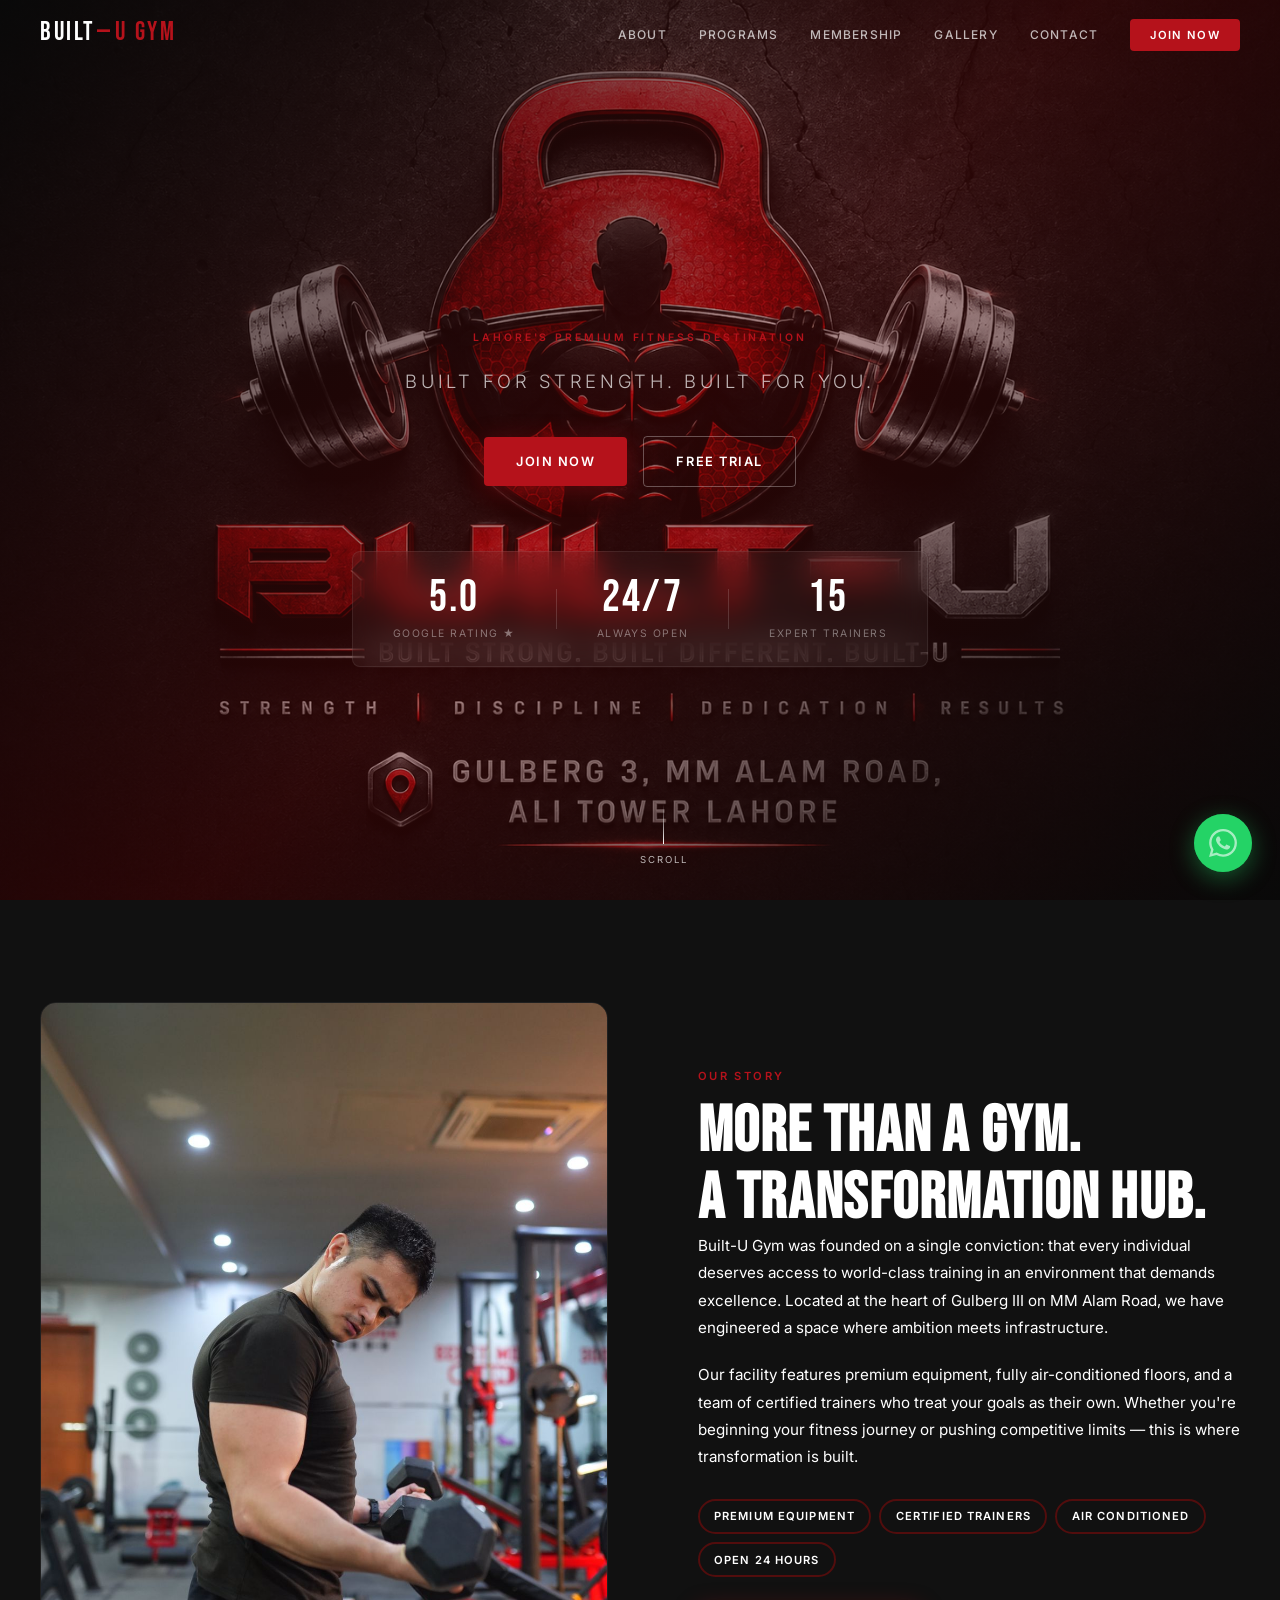
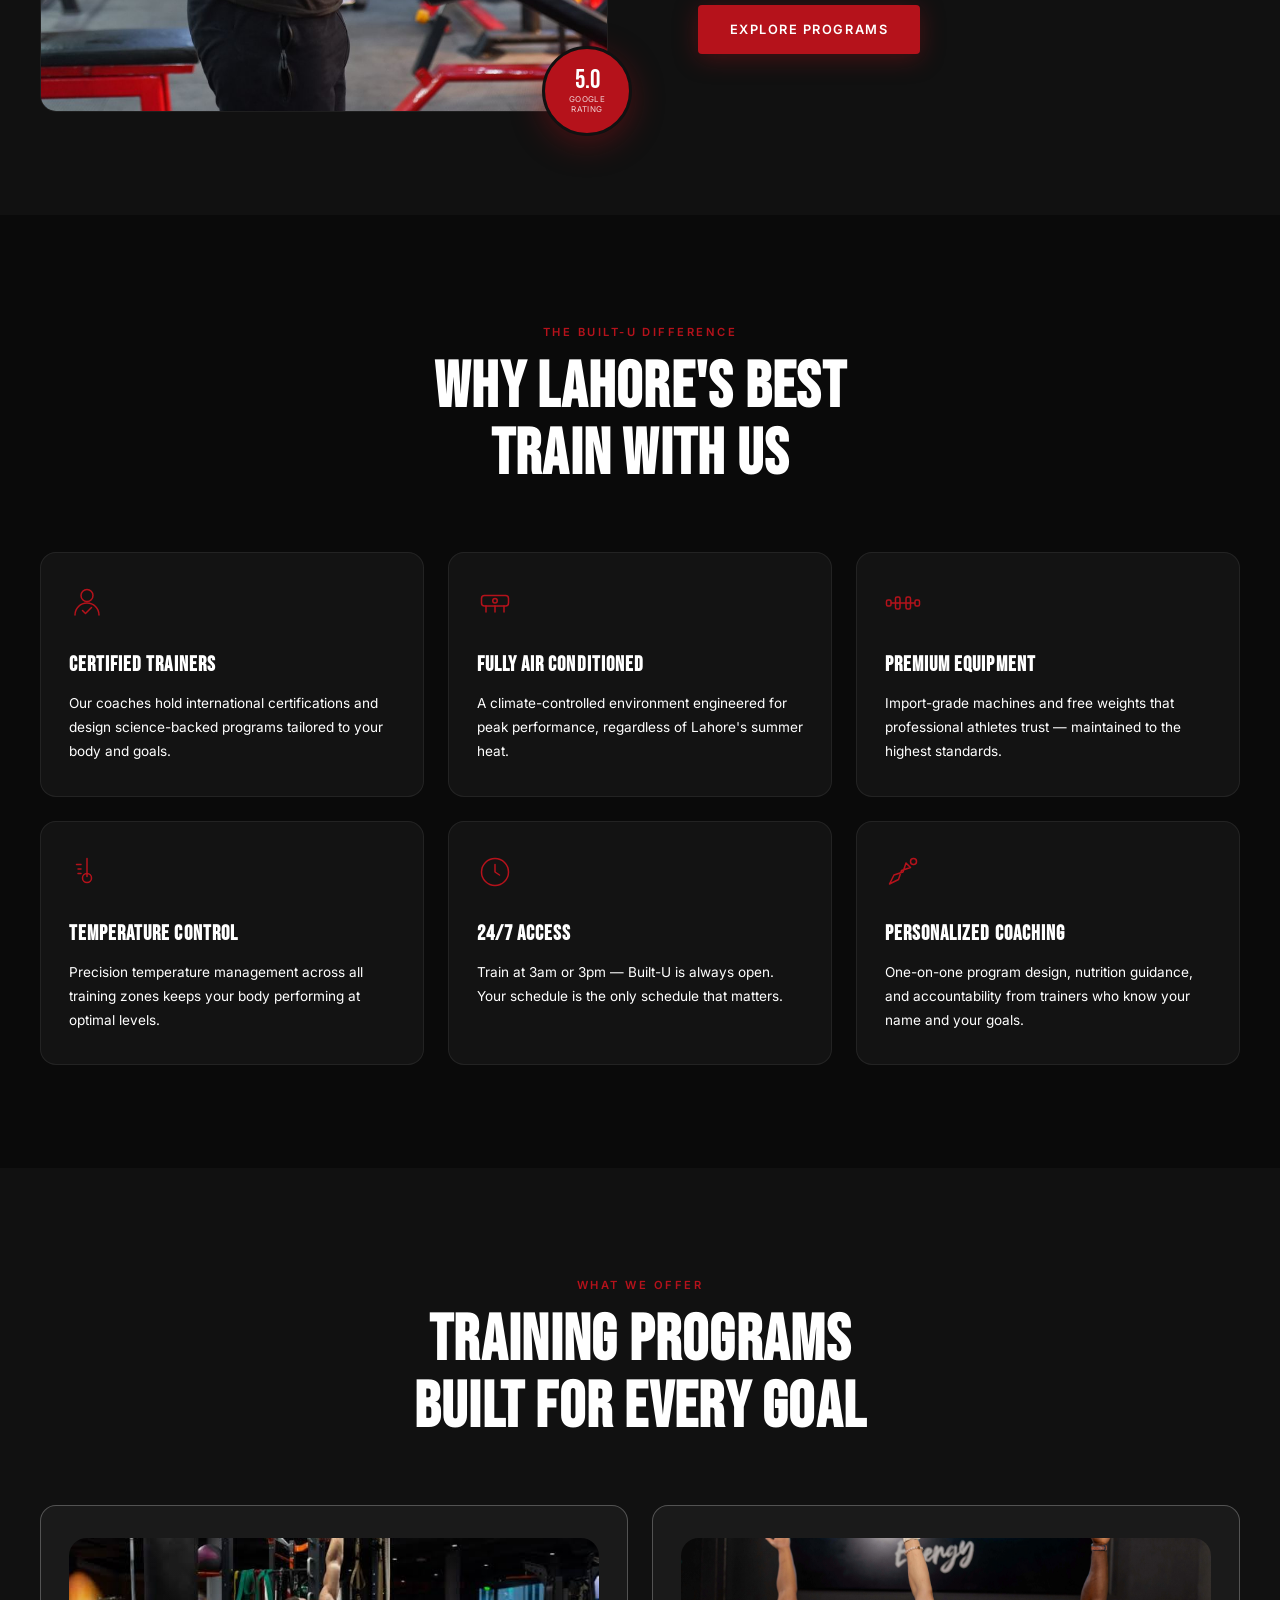
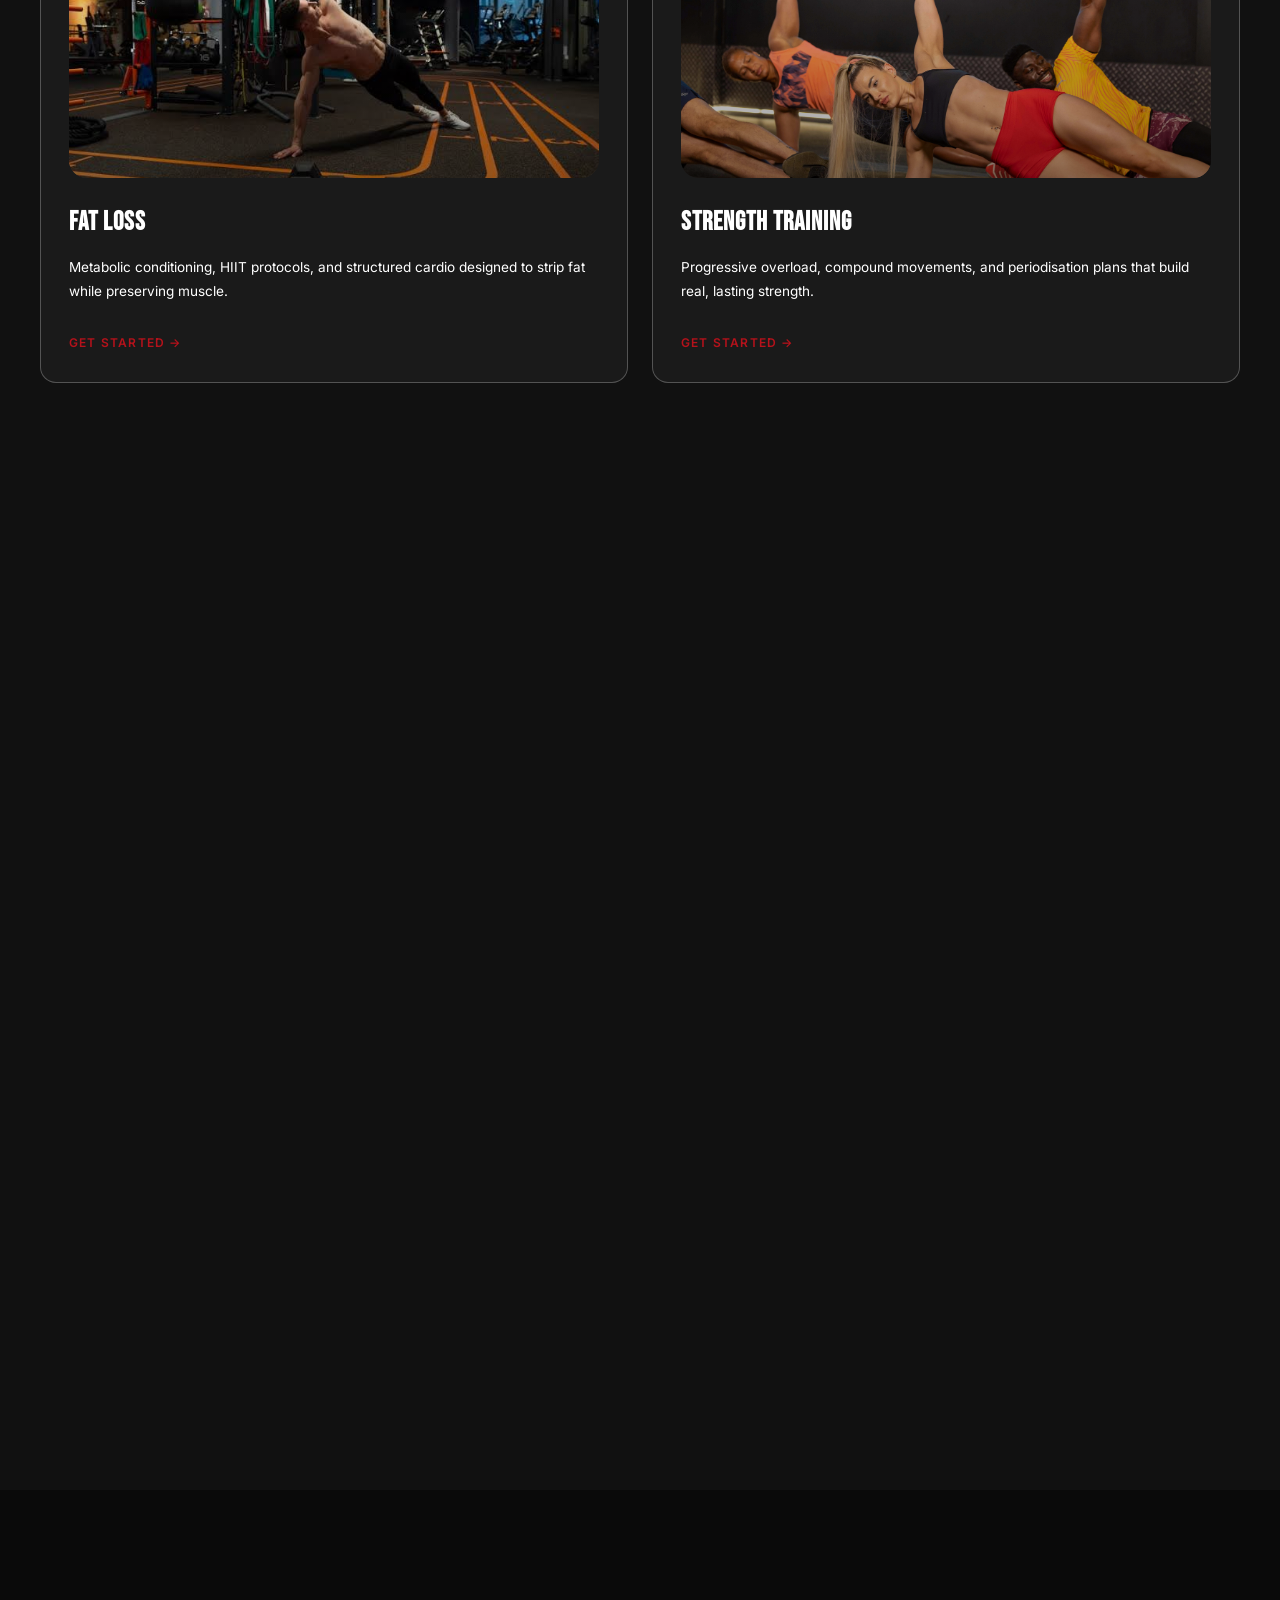
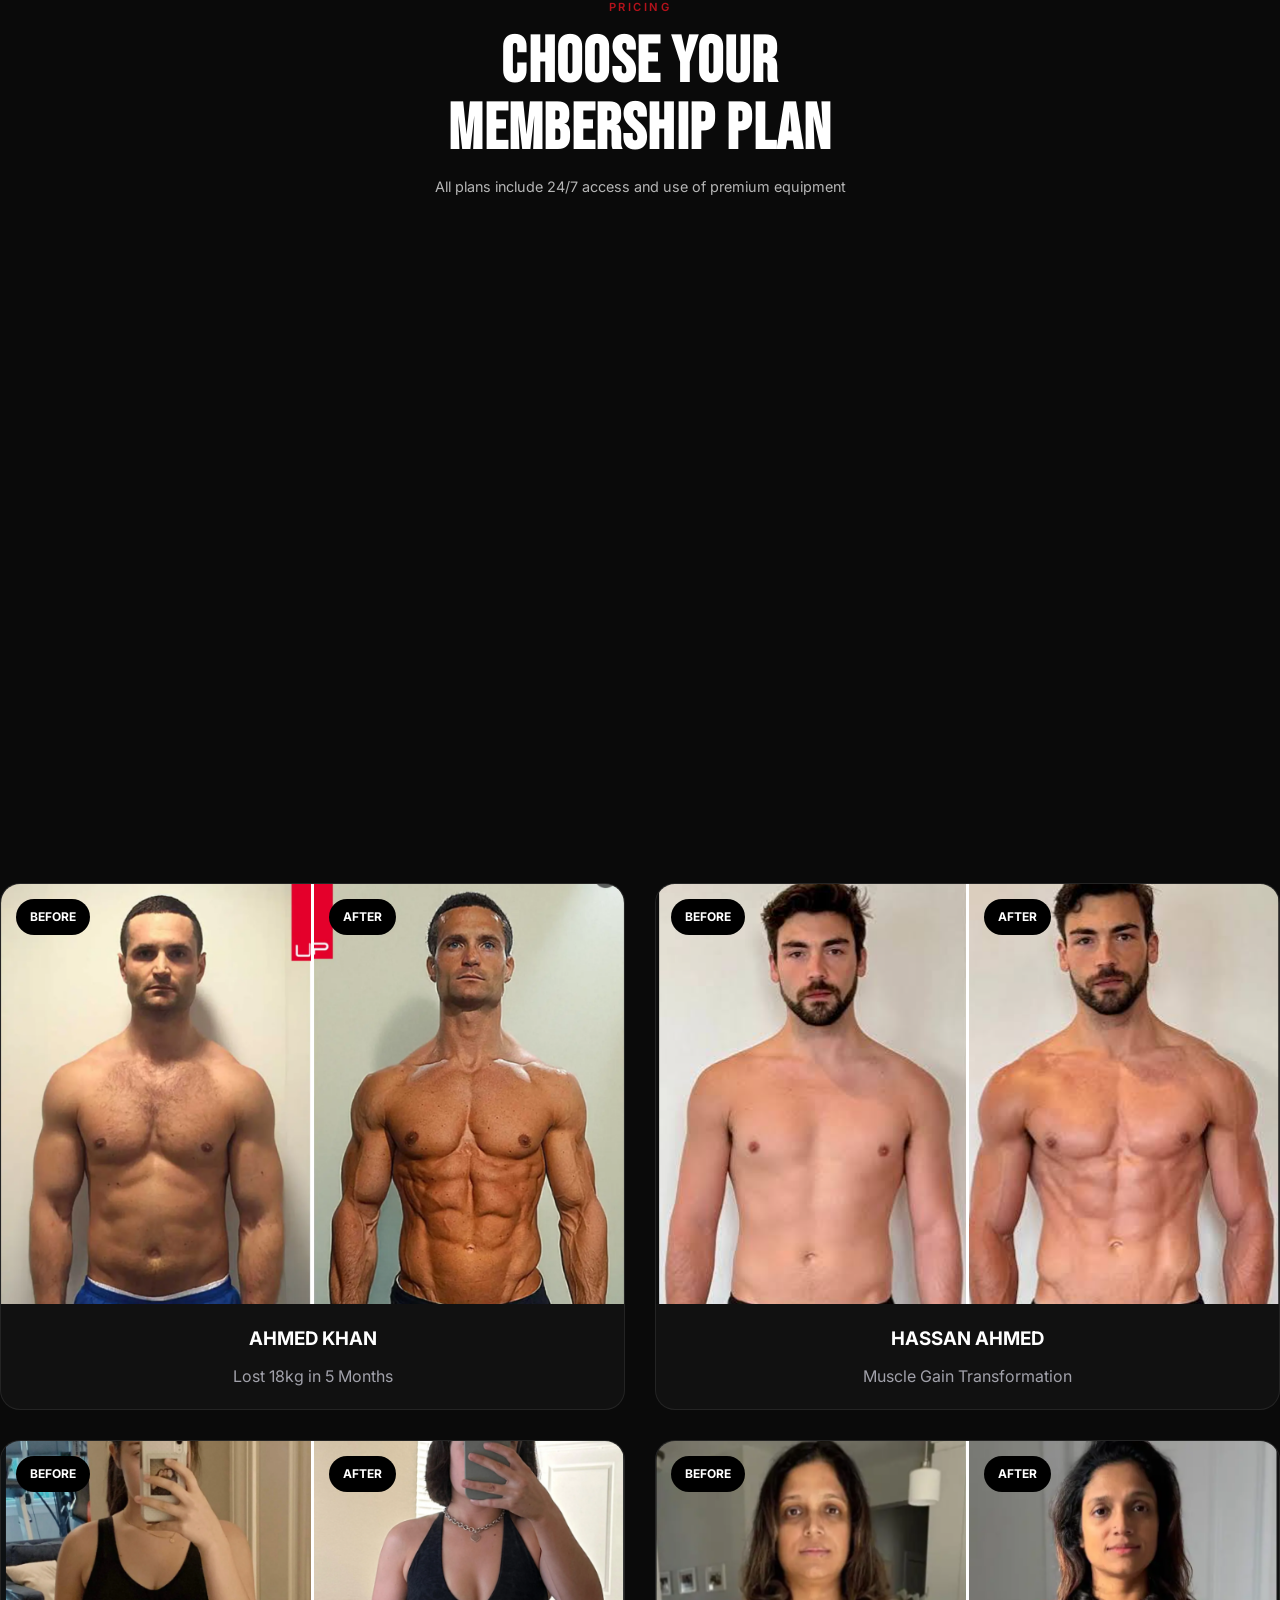
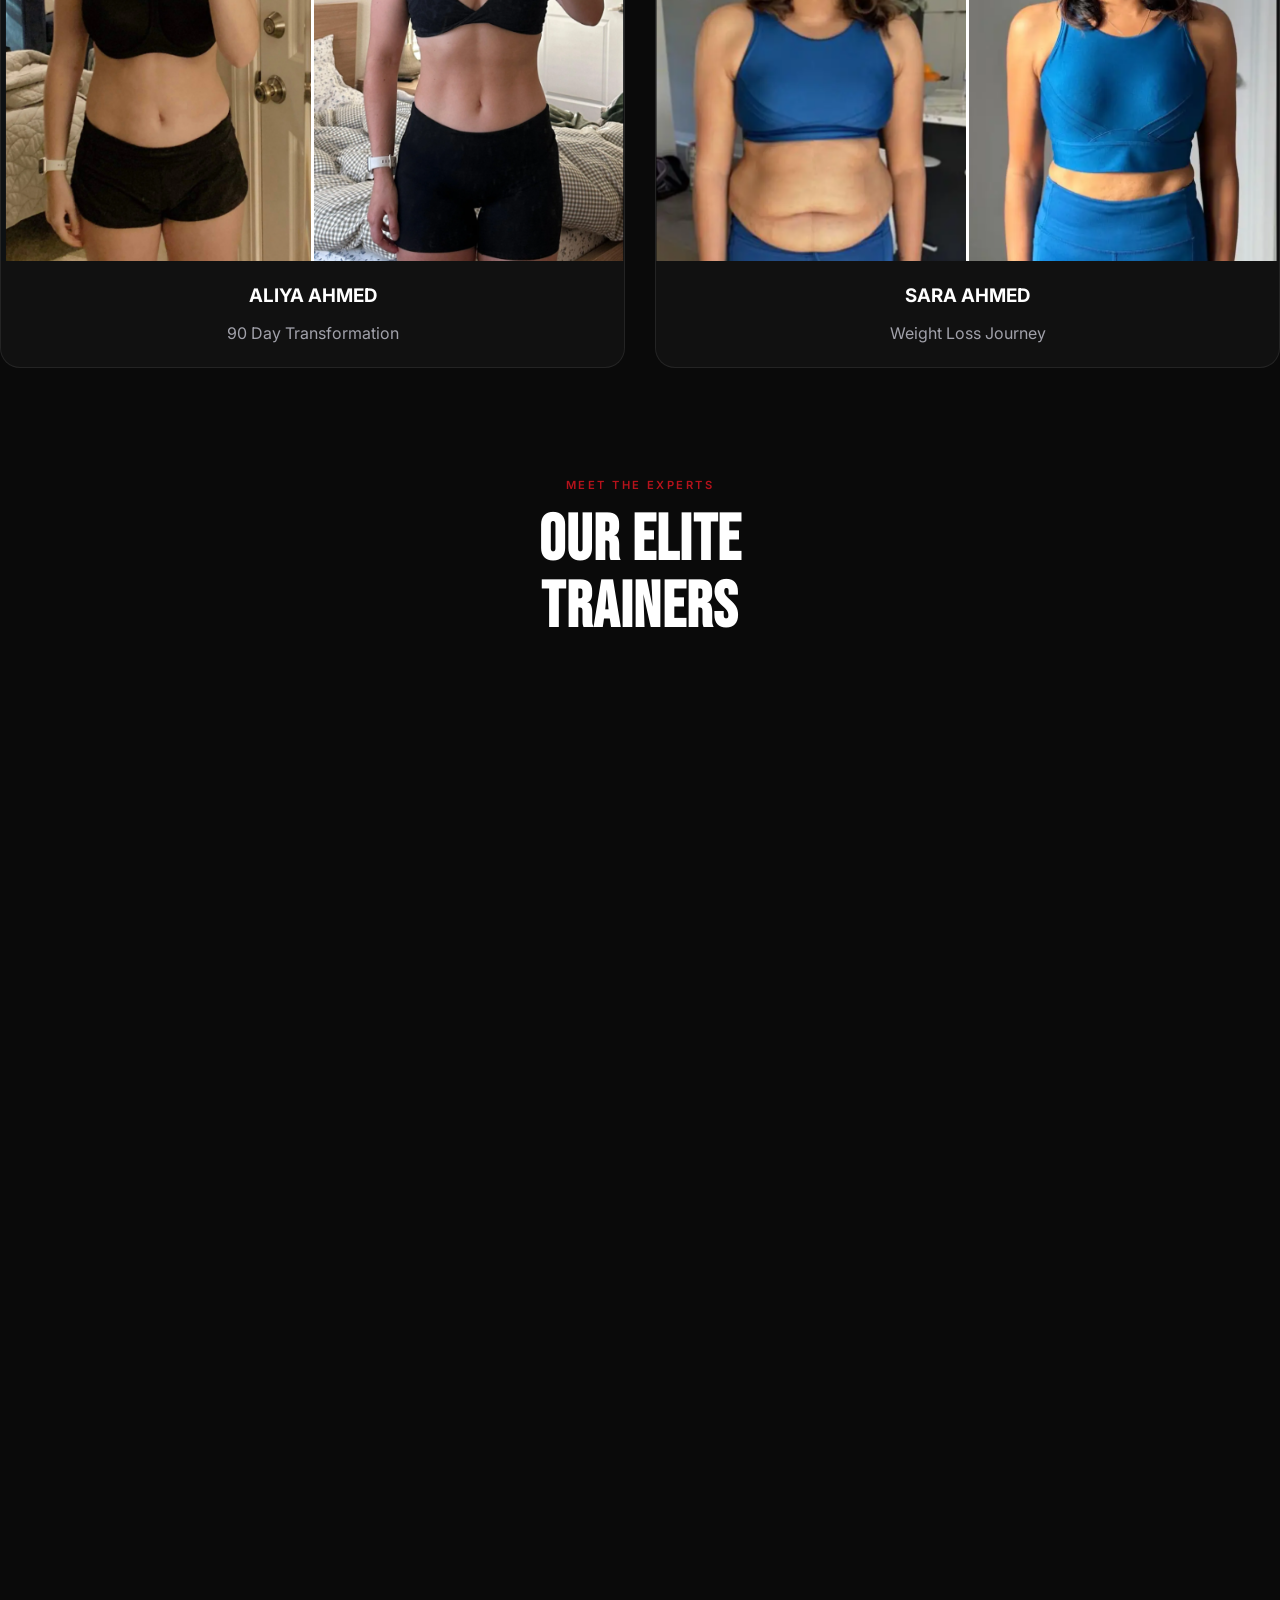
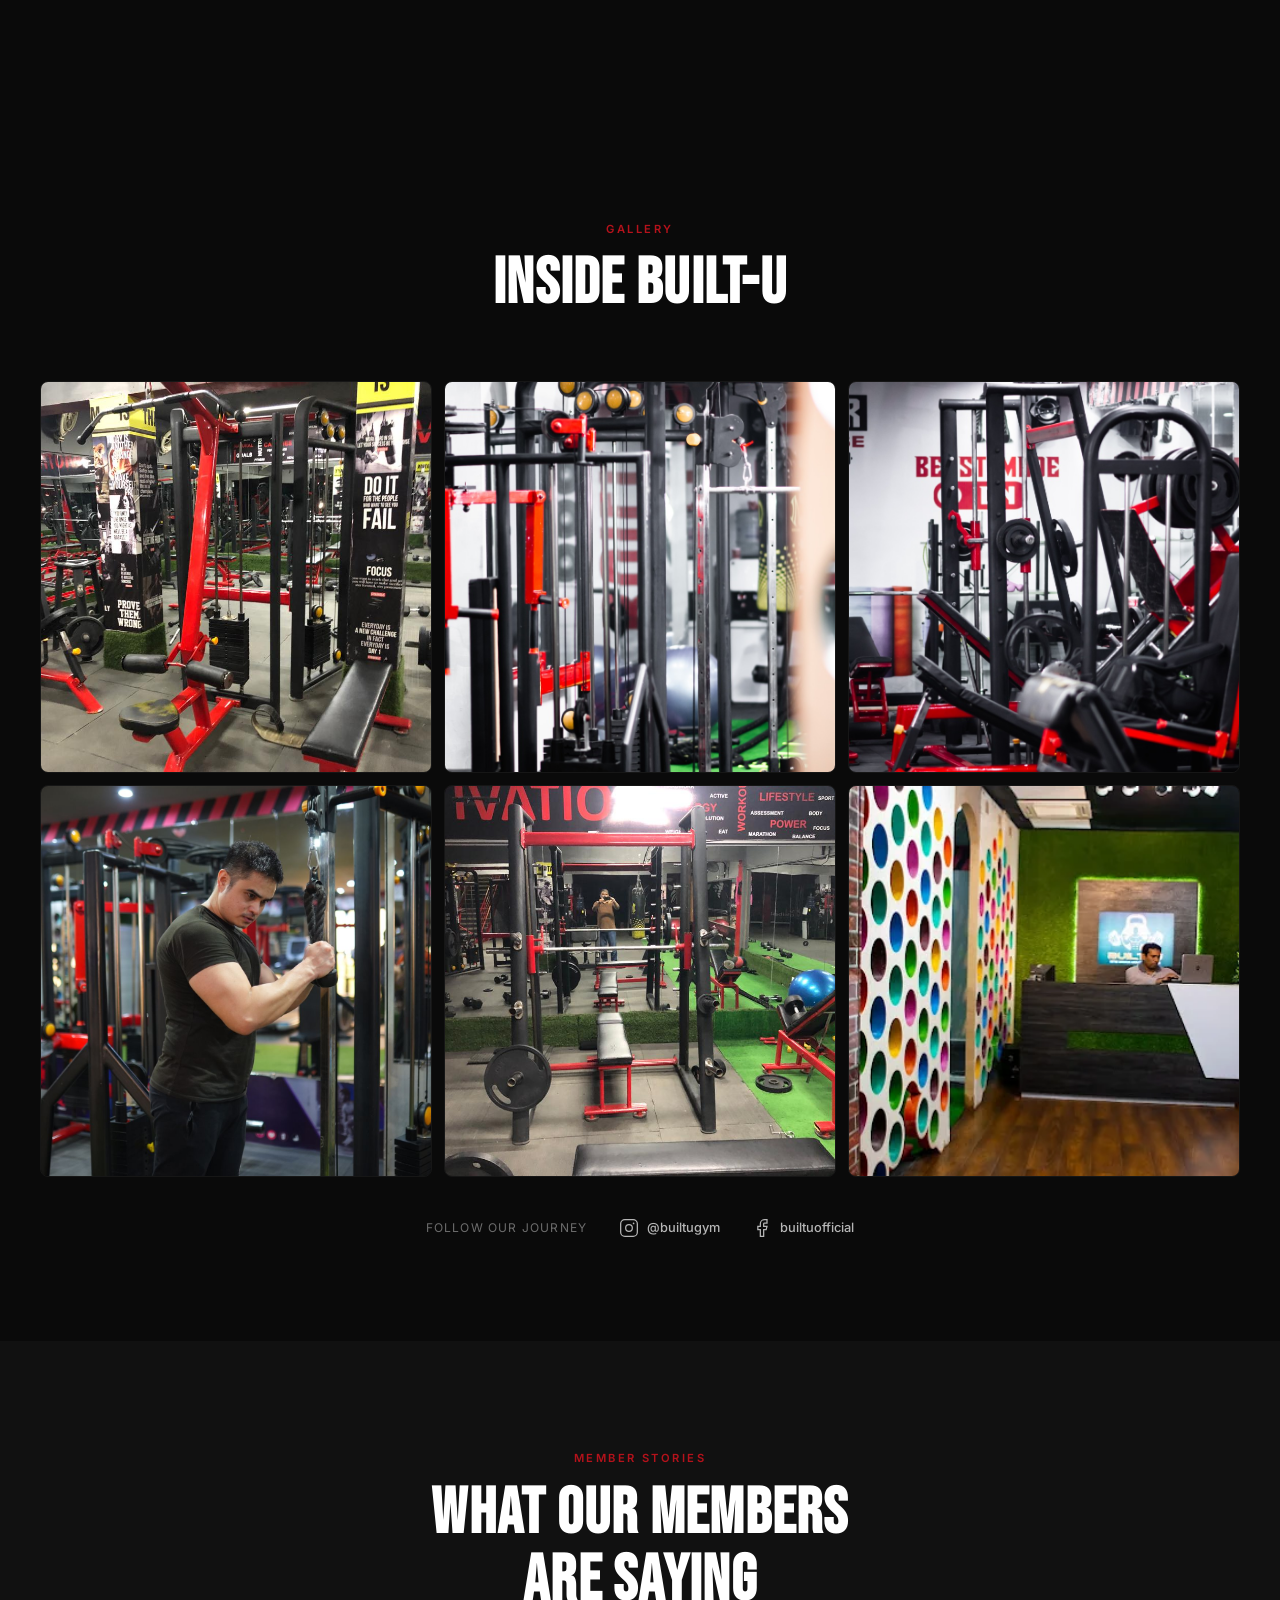
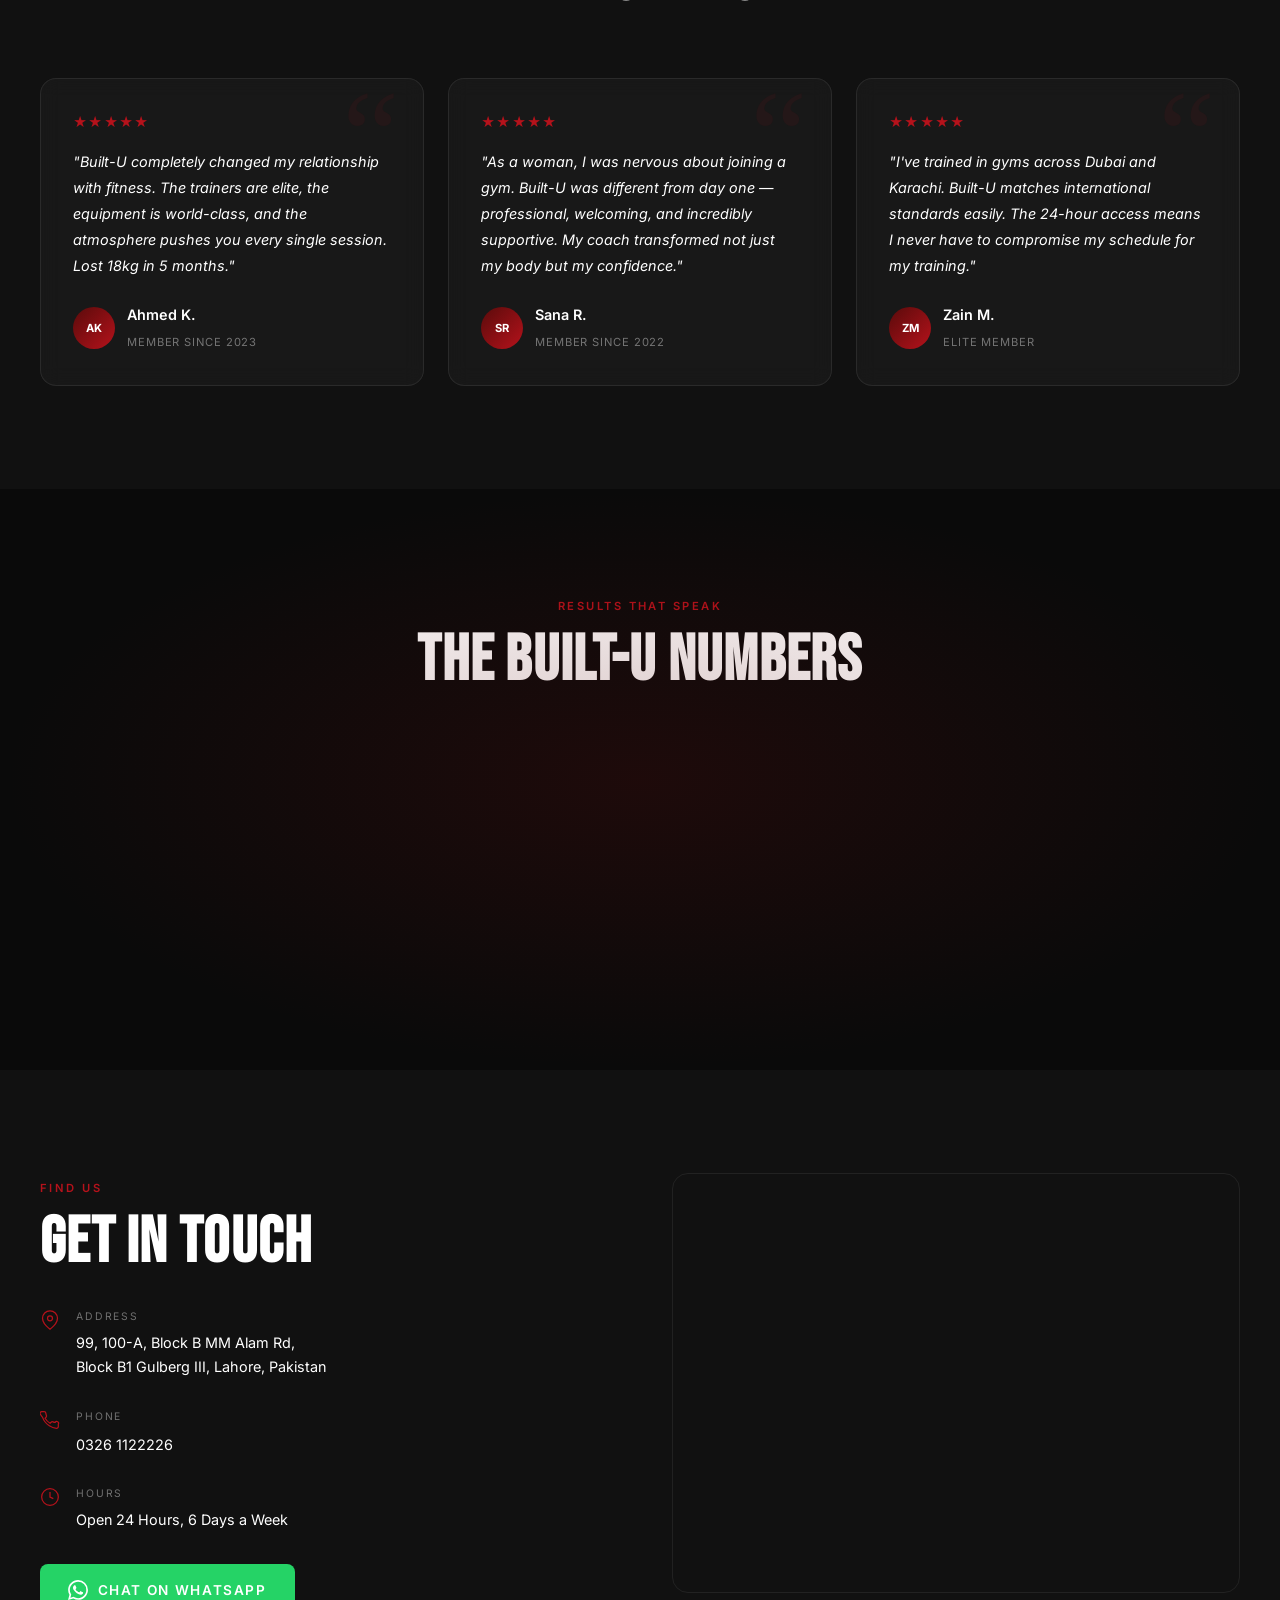
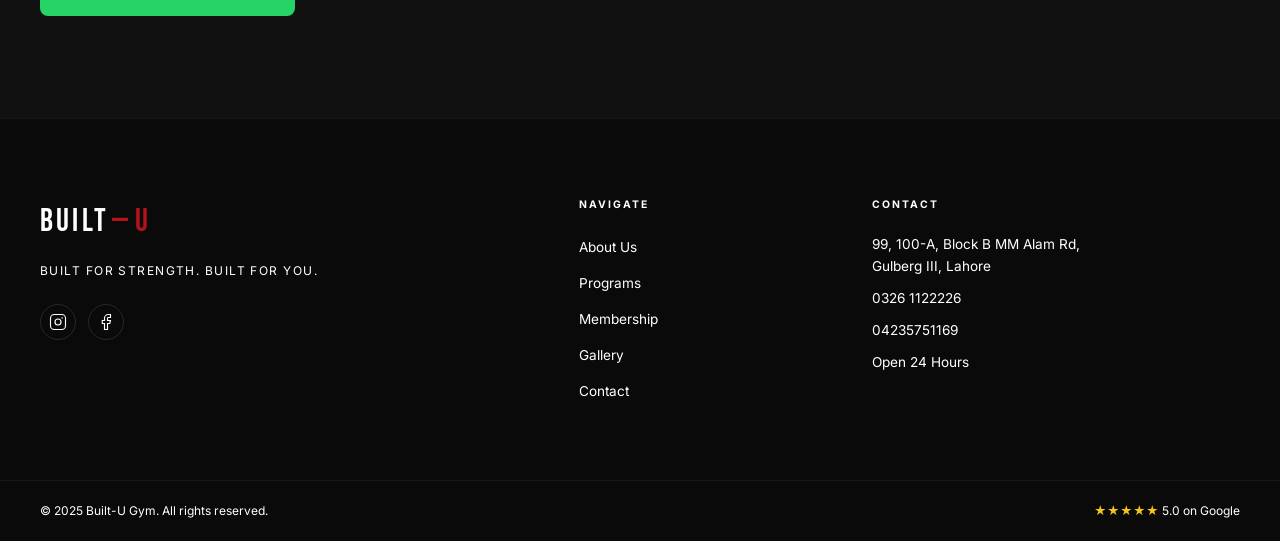
==== commit be8642a6: "C" ====
--- a/index.html
+++ b/index.html
@@ -271,7 +271,7 @@
           <article class="program-card reveal-up" style="--card-index:3">
           <div class="program-image">
     <img
-      src="images/fun.jpeg"
+      src="images/ftg.avif"
       alt="Fat Loss Program"
       loading="lazy"
     />
@@ -392,7 +392,7 @@
     <!-- ═══════════════════════════════════════════
          FACILITIES
     ═══════════════════════════════════════════ -->
-    <section class="section facilities" id="facilities" aria-labelledby="facilities-heading">
+    <!-- <section class="section facilities" id="facilities" aria-labelledby="facilities-heading">
       <div class="container">
         <div class="section-header">
           <p class="section-eyebrow">Our Space</p>
@@ -401,7 +401,7 @@
 
         <div class="facilities-grid">
           <div class="fac-card fac-large reveal-up">
-            <!-- FACILITY IMAGE 1 -->
+           
             <img src="images/tf.webp" alt="Main training floor at Built-U Gym" loading="lazy" class="fac-img" />
             <div class="fac-placeholder" aria-hidden="true"><span>Main Floor</span></div>
             <div class="fac-overlay">
@@ -409,7 +409,7 @@
             </div>
           </div>
           <div class="fac-card reveal-up delay-1">
-            <!-- FACILITY IMAGE 2 -->
+           
             <img src="images/w.jpeg" alt="Free weights section" loading="lazy" class="fac-img" />
             <div class="fac-placeholder" aria-hidden="true"><span>Free Weights</span></div>
             <div class="fac-overlay">
@@ -417,7 +417,7 @@
             </div>
           </div>
           <div class="fac-card reveal-up delay-2">
-            <!-- FACILITY IMAGE 3 -->
+            
             <img src="images/c.webp" alt="Cardio zone at Built-U Gym" loading="lazy" class="fac-img" />
             <div class="fac-placeholder" aria-hidden="true"><span>Cardio Zone</span></div>
             <div class="fac-overlay">
@@ -426,11 +426,182 @@
           </div>
         </div>
       </div>
-    </section>
-
-    <!-- ═══════════════════════════════════════════
+    </section> 
+
+     ═══════════════════════════════════════════
          GALLERY
     ═══════════════════════════════════════════ -->
+
+
+
+<!-- ═══════════════════════════════════════════
+     TRANSFORMATIONS
+═══════════════════════════════════════════ -->
+<div class="transform-grid">
+
+  <div class="transform-card">
+    
+    <div class="transform-images">
+
+      <div class="transform-side">
+        <span class="tag">BEFORE</span>
+        <img src="images/b.png" alt="Before">
+      </div>
+
+      <div class="divider"></div>
+
+      <div class="transform-side">
+        <span class="tag">AFTER</span>
+        <img src="images/a.png" alt="After">
+      </div>
+
+    </div>
+
+    <div class="transform-info">
+      <h3>AHMED KHAN</h3>
+      <p>Lost 18kg in 5 Months</p>
+    </div>
+
+  </div>
+
+  <div class="transform-card">
+    
+    <div class="transform-images">
+
+      <div class="transform-side">
+        <span class="tag">BEFORE</span>
+        <img src="images/b2.png" alt="Before">
+      </div>
+
+      <div class="divider"></div>
+
+      <div class="transform-side">
+        <span class="tag">AFTER</span>
+        <img src="images/a2.png" alt="After">
+      </div>
+
+    </div>
+
+    <div class="transform-info">
+      <h3>HASSAN AHMED</h3>
+      <p>Muscle Gain Transformation</p>
+    </div>
+
+  </div>
+
+  <div class="transform-card">
+    
+    <div class="transform-images">
+
+      <div class="transform-side">
+        <span class="tag">BEFORE</span>
+        <img src="images/b3.png" alt="Before">
+      </div>
+
+      <div class="divider"></div>
+
+      <div class="transform-side">
+        <span class="tag">AFTER</span>
+        <img src="images/a3.png" alt="After">
+      </div>
+
+    </div>
+
+    <div class="transform-info">
+      <h3>ALIYA AHMED </h3>
+      <p>90 Day Transformation</p>
+    </div>
+
+  </div>
+
+  <div class="transform-card">
+    
+    <div class="transform-images">
+
+      <div class="transform-side">
+        <span class="tag">BEFORE</span>
+        <img src="images/b4.png" alt="Before">
+      </div>
+
+      <div class="divider"></div>
+
+      <div class="transform-side">
+        <span class="tag">AFTER</span>
+        <img src="images/a4.png" alt="After">
+      </div>
+
+    </div>
+
+    <div class="transform-info">
+      <h3>SARA AHMED</h3>
+      <p>Weight Loss Journey</p>
+    </div>
+
+  </div>
+
+</div>
+          
+
+
+
+
+<!-- ═══════════════════════════════════════════
+     TRAINERS
+═══════════════════════════════════════════ -->
+<section class="section trainers" id="trainers">
+  <div class="container">
+
+    <div class="section-header">
+      <p class="section-eyebrow">Meet The Experts</p>
+      <h2 class="section-heading">
+        Our Elite<br/>Trainers
+      </h2>
+    </div>
+
+    <div class="programs-grid">
+
+      <article class="program-card reveal-up">
+        <div class="program-image">
+          <img src="images/tr1.jpeg" alt="Head Trainer" loading="lazy">
+        </div>
+
+        <h3 class="program-name">Ahmed Khan</h3>
+        <p class="program-desc">
+          Certified Strength & Conditioning Coach with 8+ years of experience helping members achieve peak performance.
+        </p>
+      </article>
+
+      <article class="program-card reveal-up delay-1">
+        <div class="program-image">
+          <img src="images/tr2.jpeg" alt="Personal Trainer" loading="lazy">
+        </div>
+
+        <h3 class="program-name">Ali Raza</h3>
+        <p class="program-desc">
+          Fat loss specialist focused on sustainable transformations and personalized coaching.
+        </p>
+      </article>
+
+      <article class="program-card reveal-up delay-2">
+        <div class="program-image">
+          <img src="images/tr3.jpeg" alt="Bodybuilding Coach" loading="lazy">
+        </div>
+
+        <h3 class="program-name">SARA ALI</h3>
+        <p class="program-desc">
+          Bodybuilding expert helping members build muscle, strength, and confidence.
+        </p>
+      </article>
+
+    </div>
+
+  </div>
+</section>
+
+
+
+
+
     <section class="section gallery" id="gallery" aria-labelledby="gallery-heading">
       <div class="container">
         <div class="section-header">
--- a/style.css
+++ b/style.css
@@ -1598,4 +1598,81 @@
     rgba(0,0,0,0.4),
     transparent
   );
+}
+
+
+.transform-grid{
+    display:grid;
+    grid-template-columns:repeat(2,1fr);
+    gap:30px;
+}
+
+.transform-card{
+    background:#111;
+    border:1px solid rgba(255,255,255,.08);
+    border-radius:20px;
+    overflow:hidden;
+}
+
+.transform-images{
+    display:flex;
+    align-items:stretch;
+    height:420px;
+}
+
+.transform-side{
+    flex:1;
+    position:relative;
+    overflow:hidden;
+}
+
+.transform-side img{
+    width:100%;
+    height:100%;
+    object-fit:cover;
+    display:block;
+}
+
+.divider{
+    width:3px;
+    background:#fff;
+}
+
+.tag{
+    position:absolute;
+    top:15px;
+    left:15px;
+    background:#000;
+    color:#fff;
+    padding:8px 14px;
+    border-radius:50px;
+    font-size:12px;
+    font-weight:700;
+    z-index:2;
+}
+
+.transform-info{
+    padding:20px;
+    text-align:center;
+}
+
+.transform-info h3{
+    color:#fff;
+    margin-bottom:8px;
+}
+
+.transform-info p{
+    color:#a1a1aa;
+}
+
+@media(max-width:768px){
+
+    .transform-grid{
+        grid-template-columns:1fr;
+    }
+
+    .transform-images{
+        height:320px;
+    }
+
 }
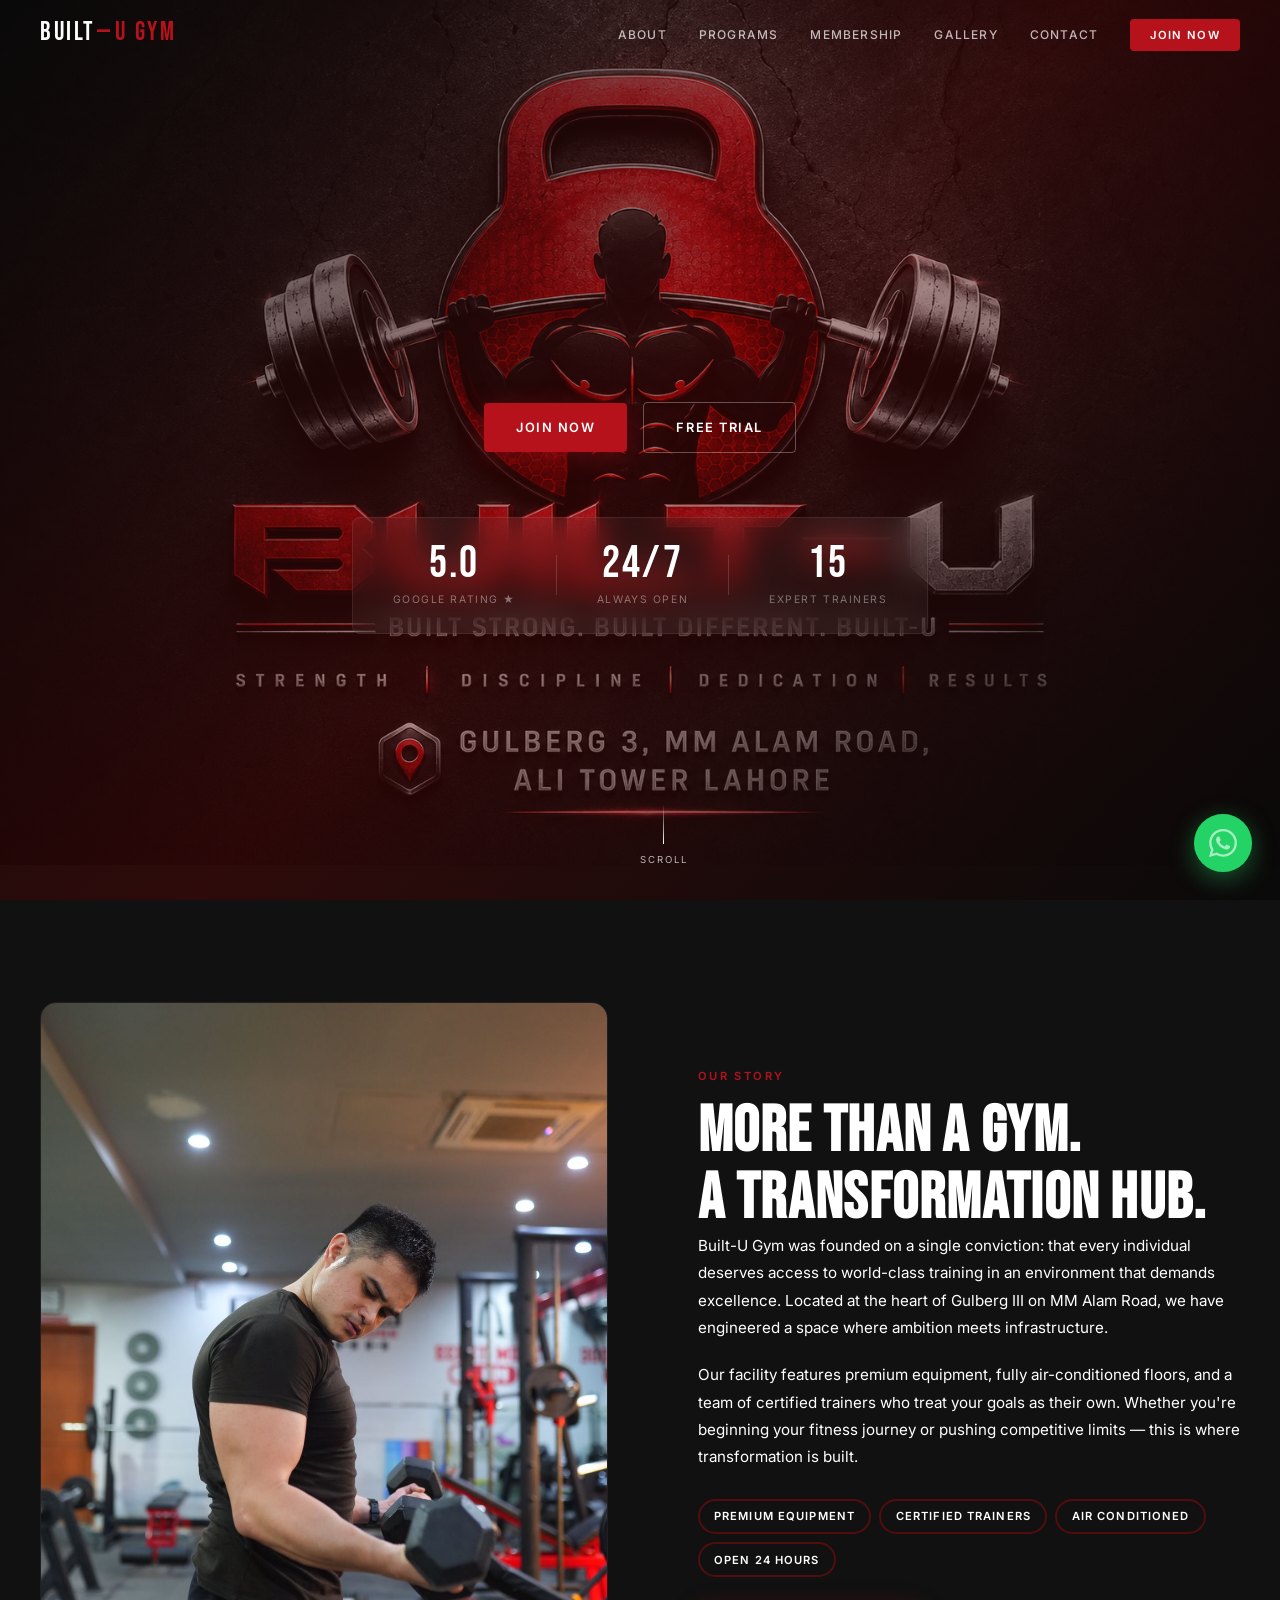
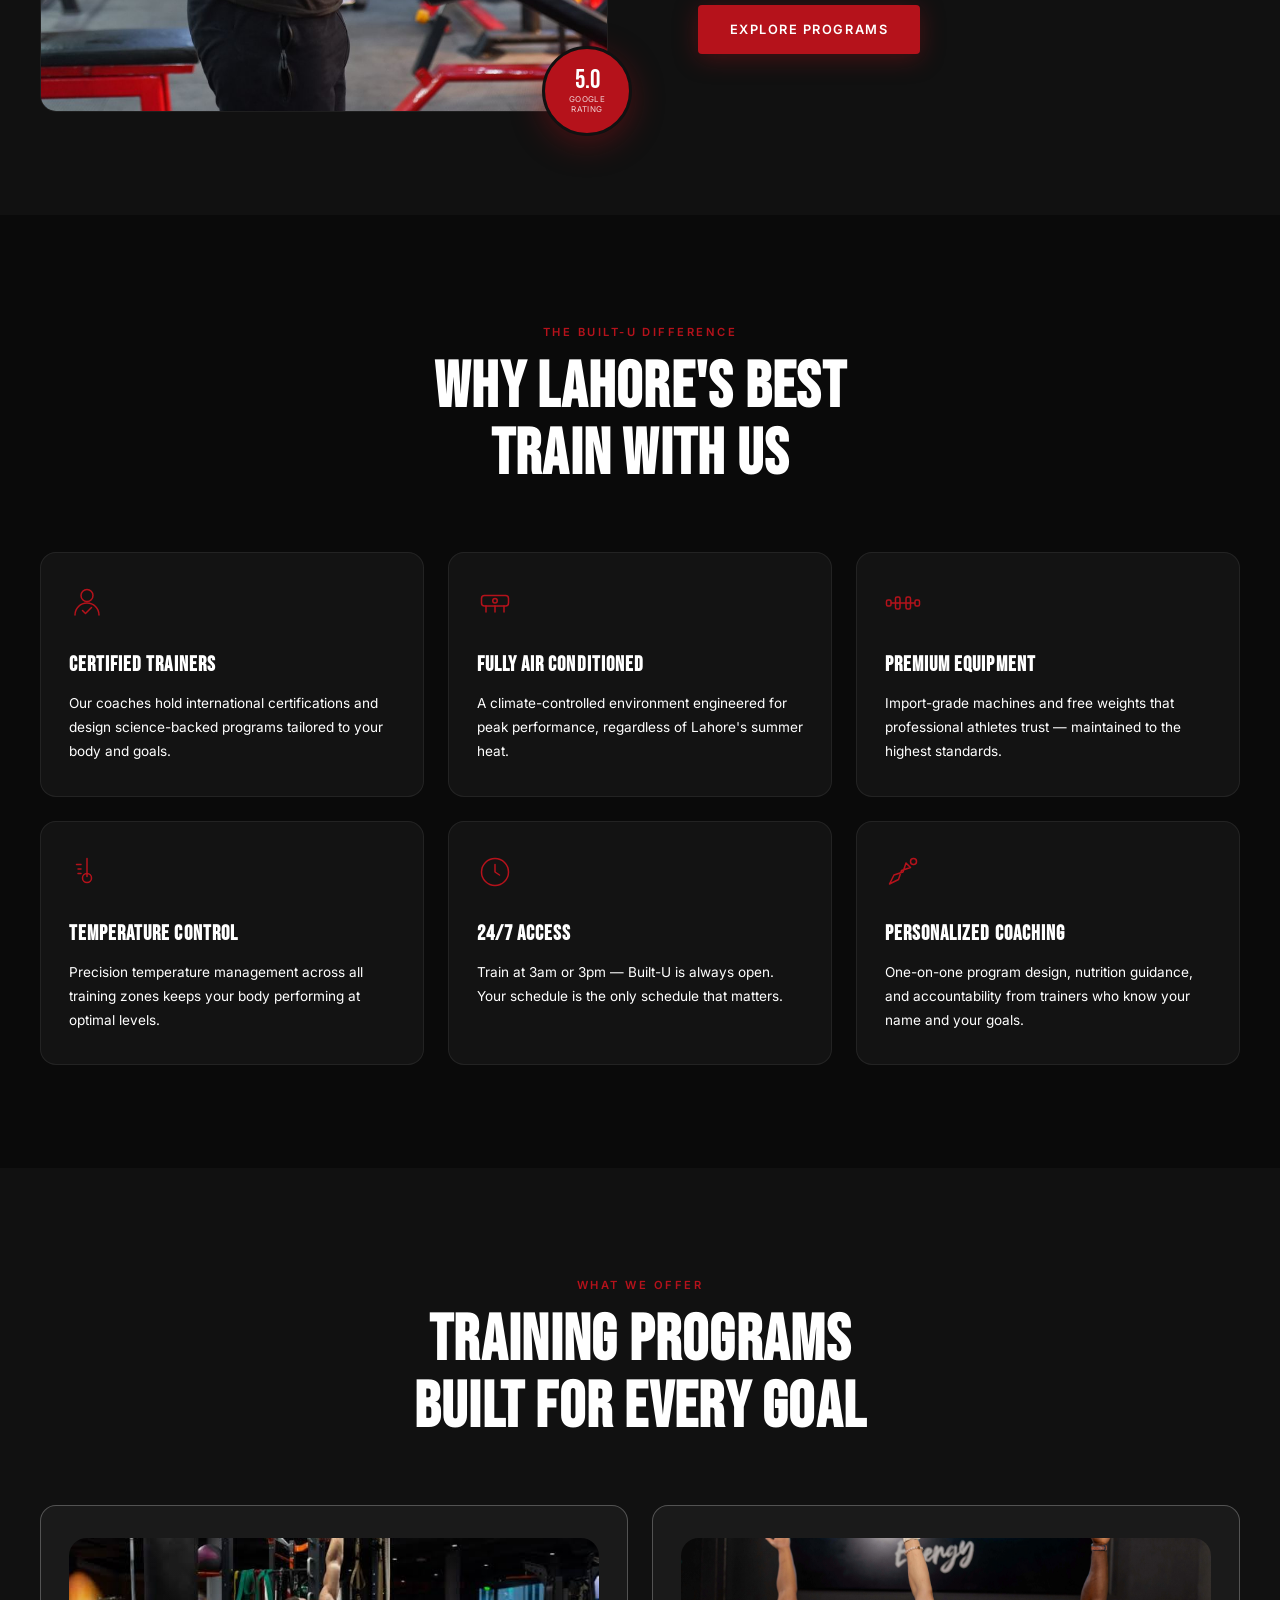
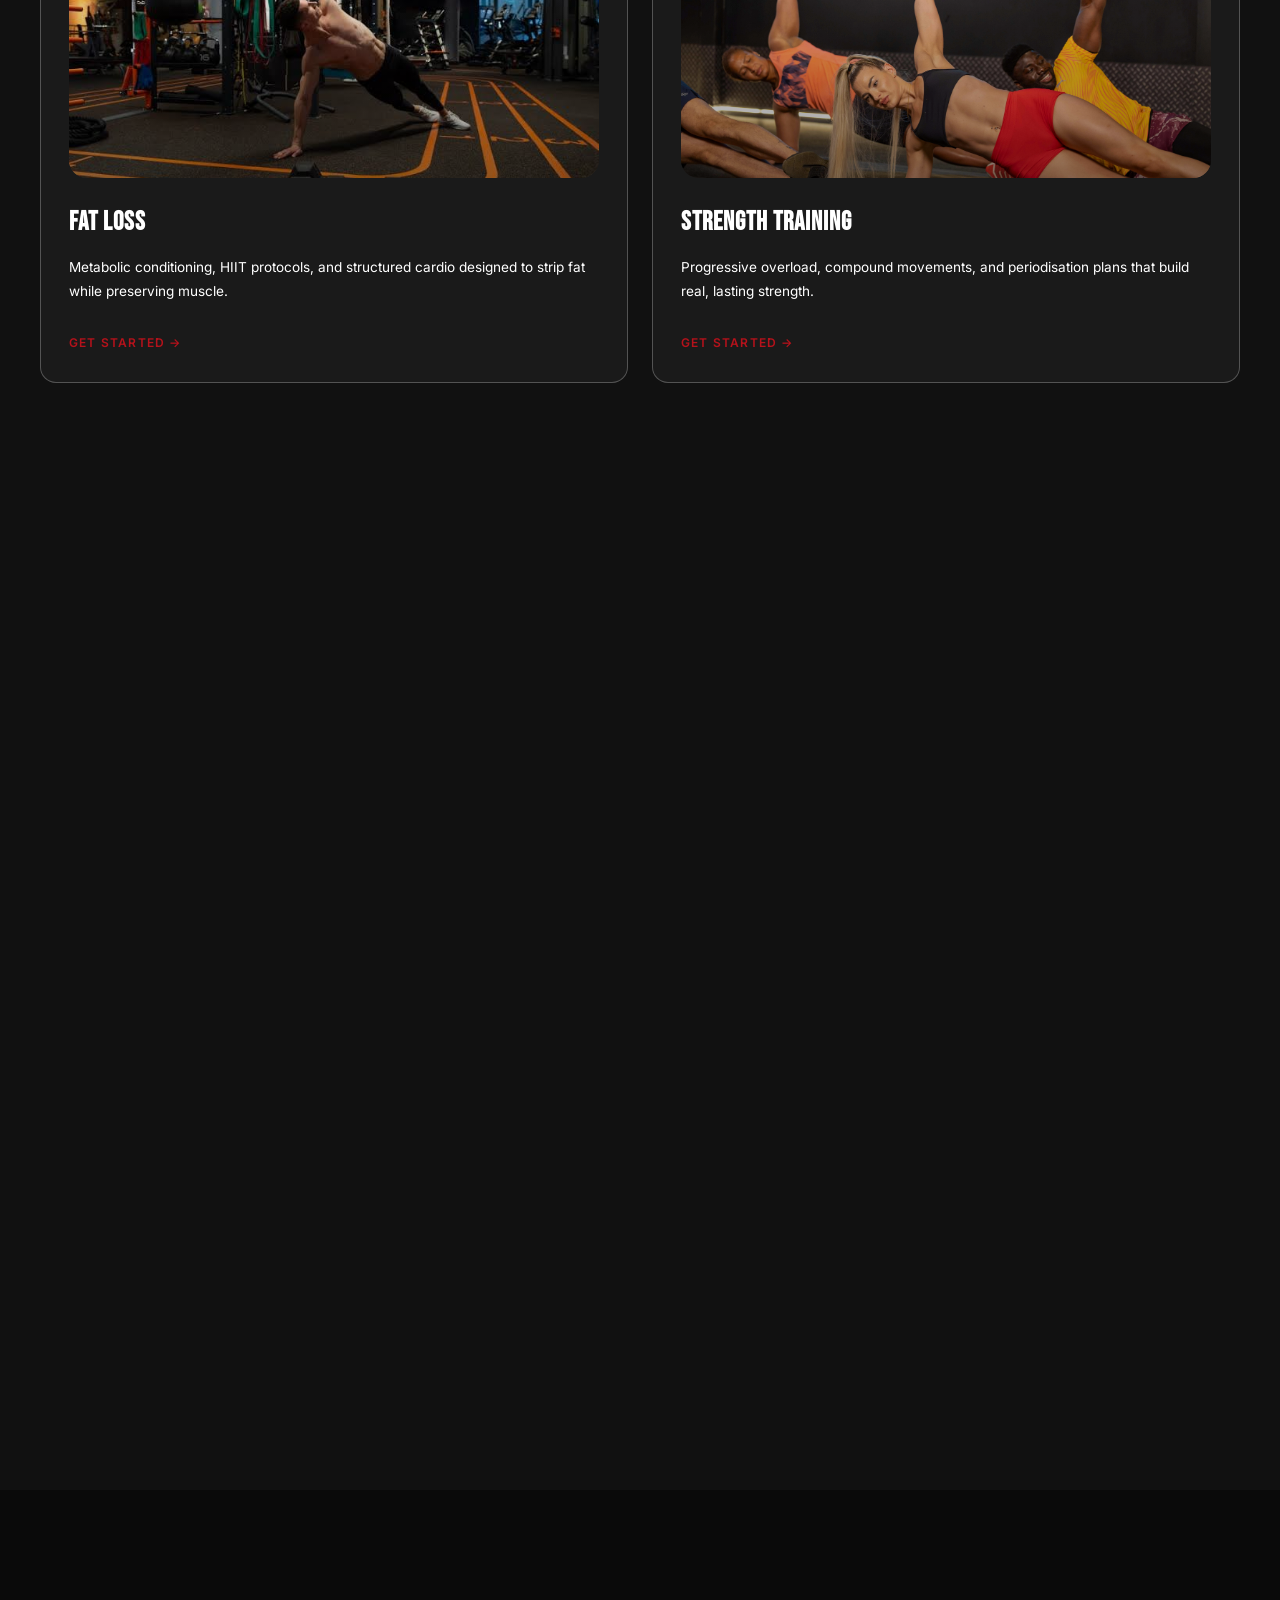
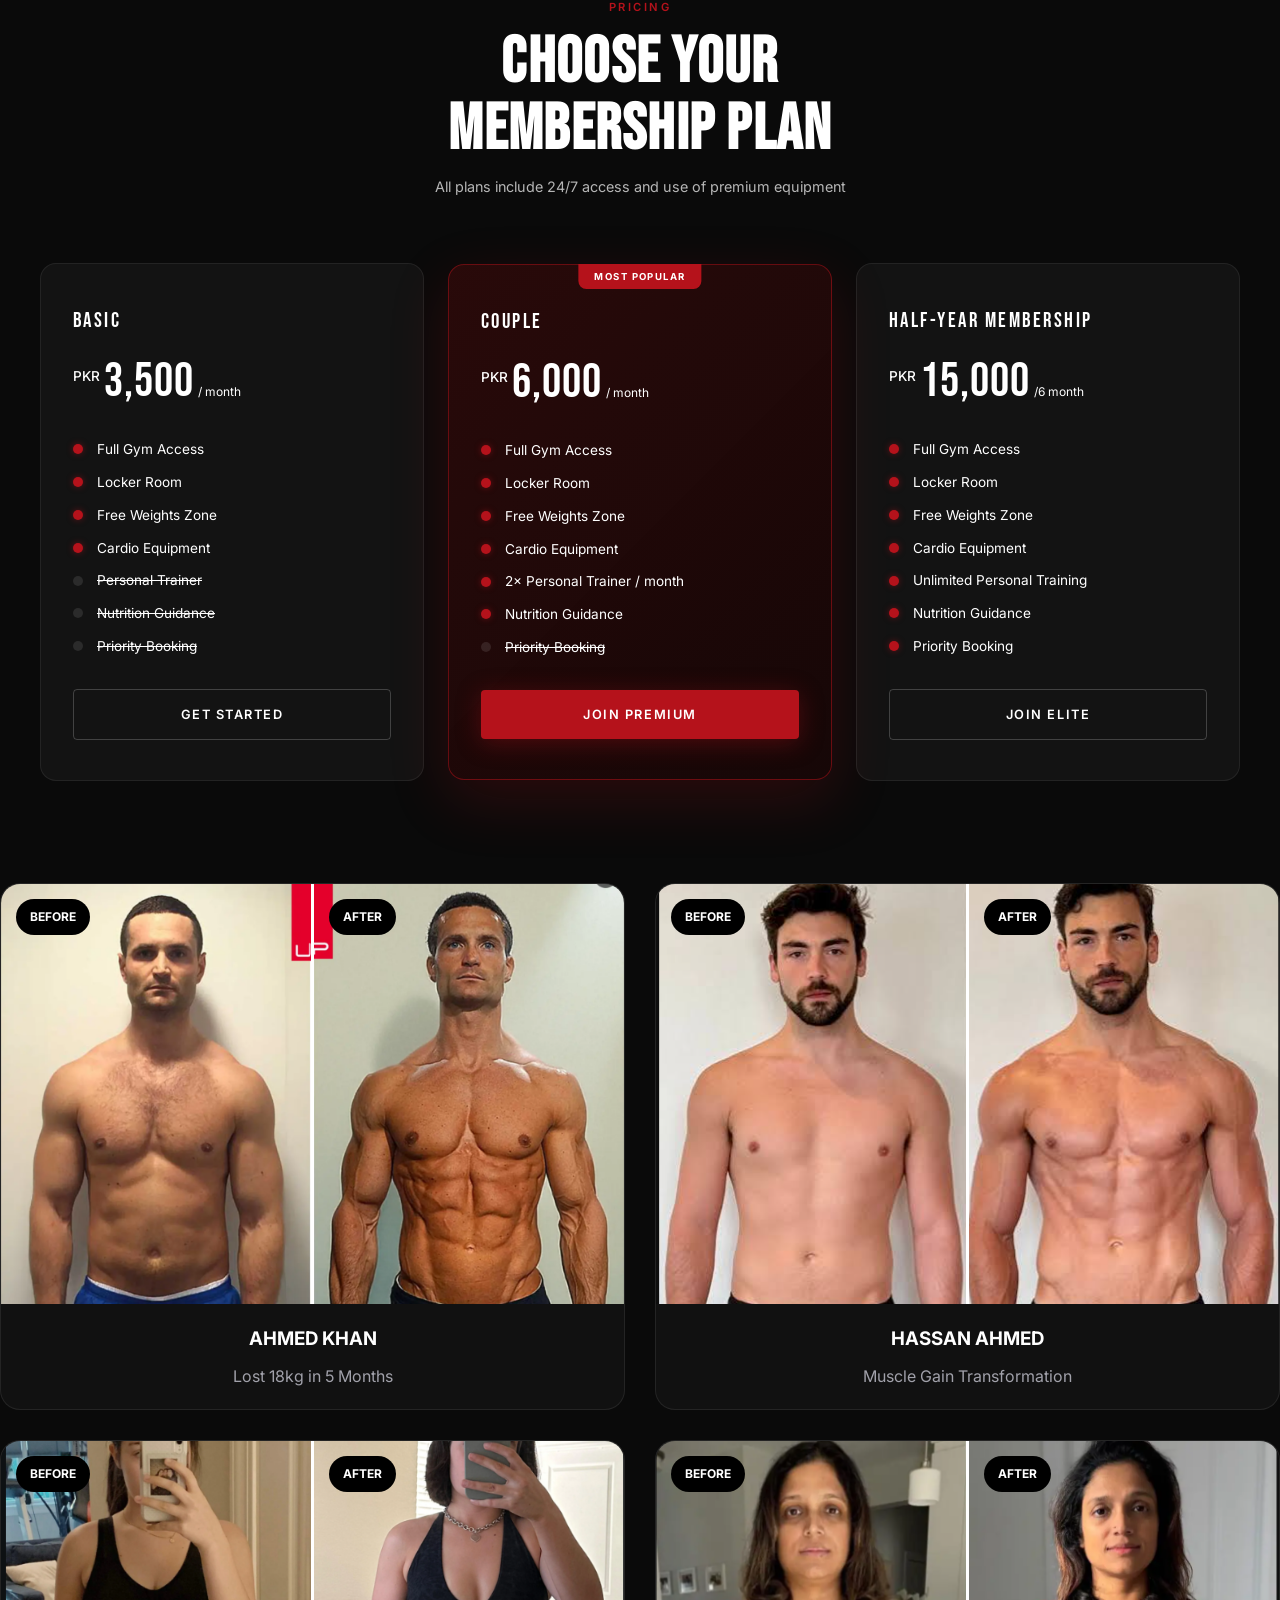
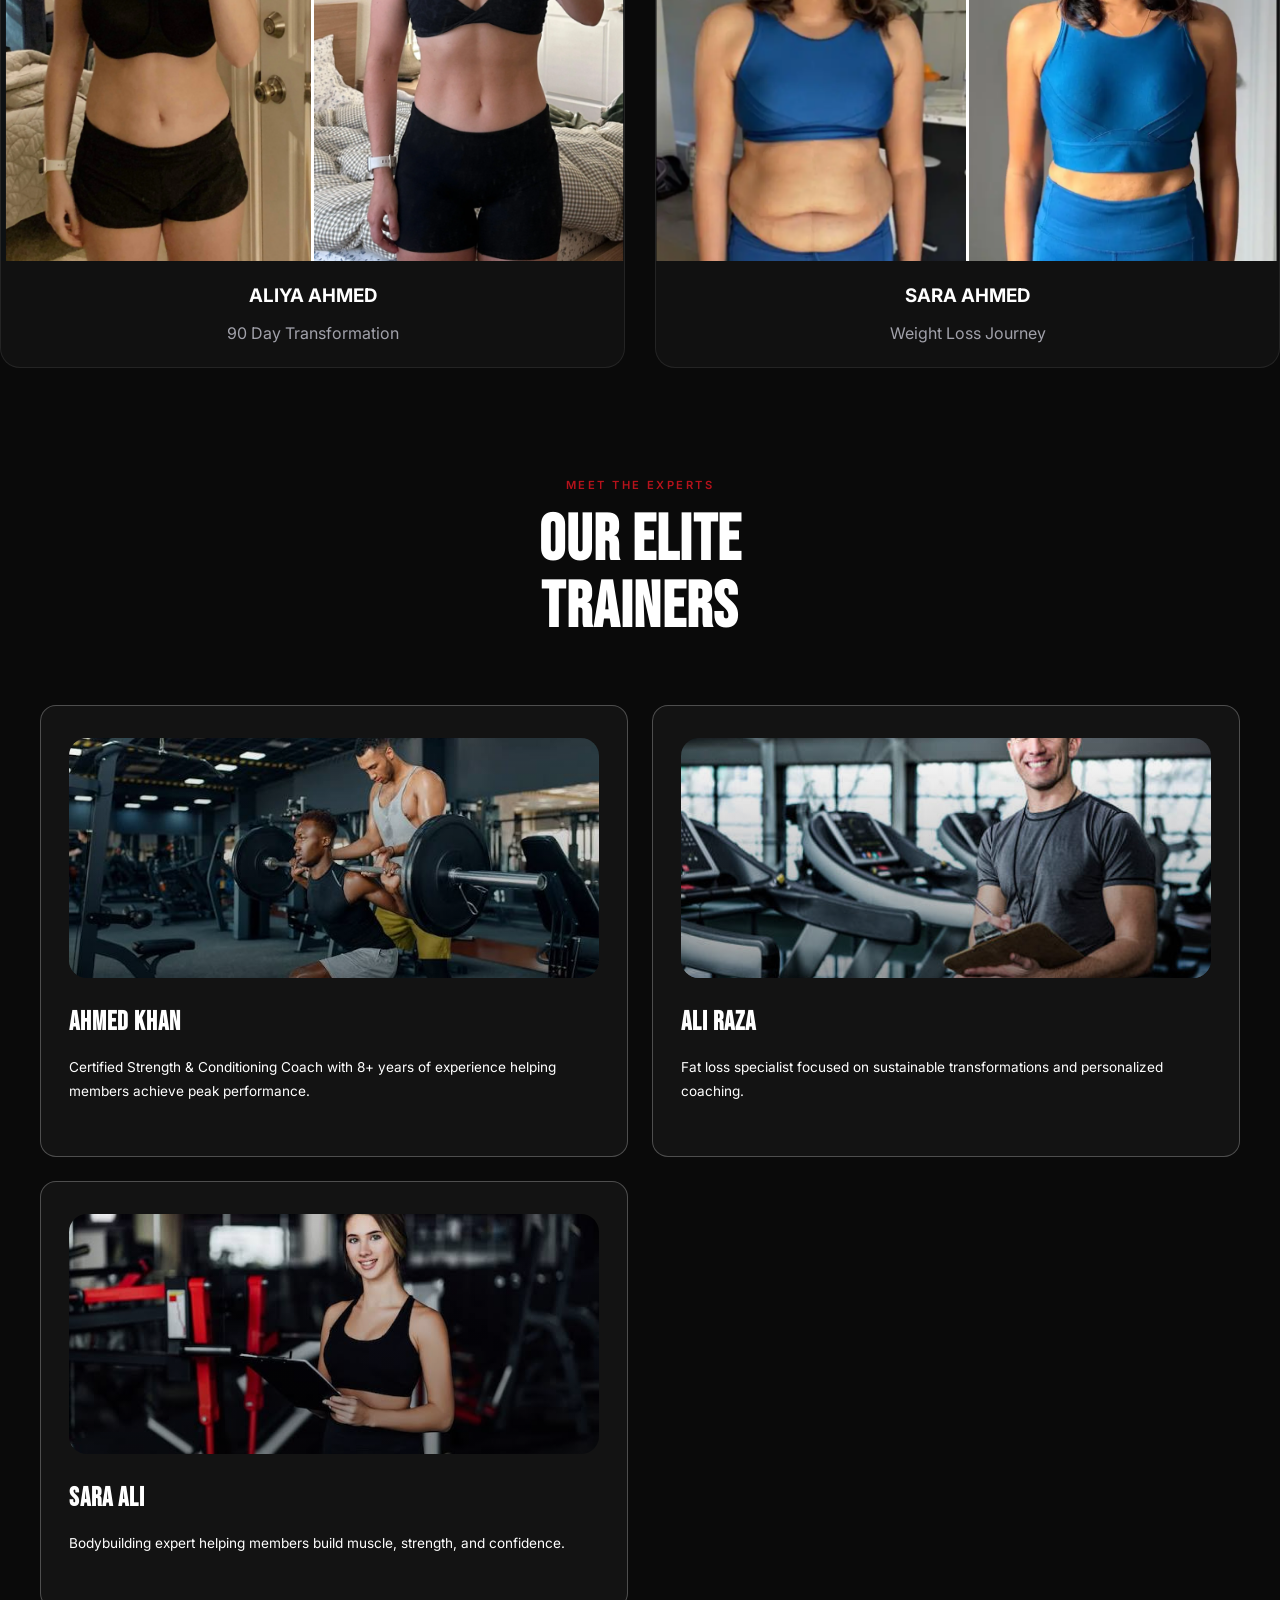
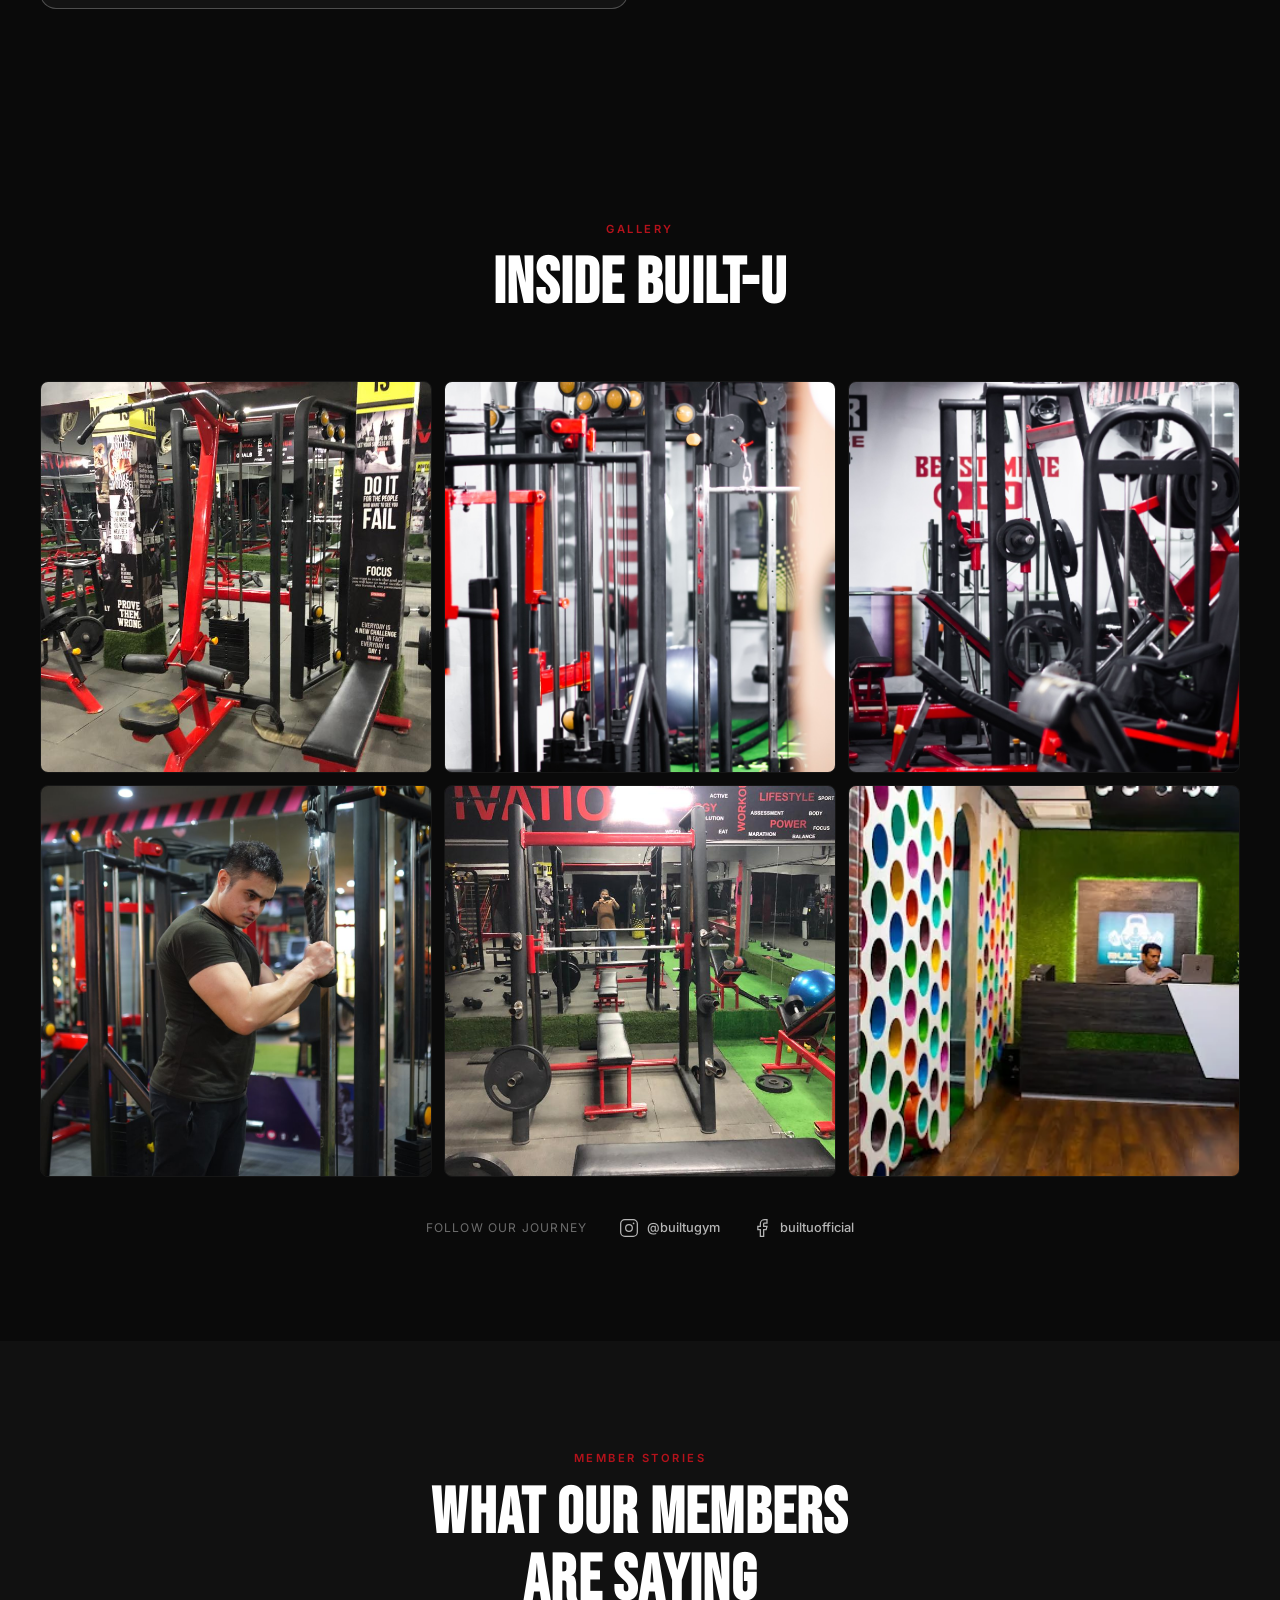
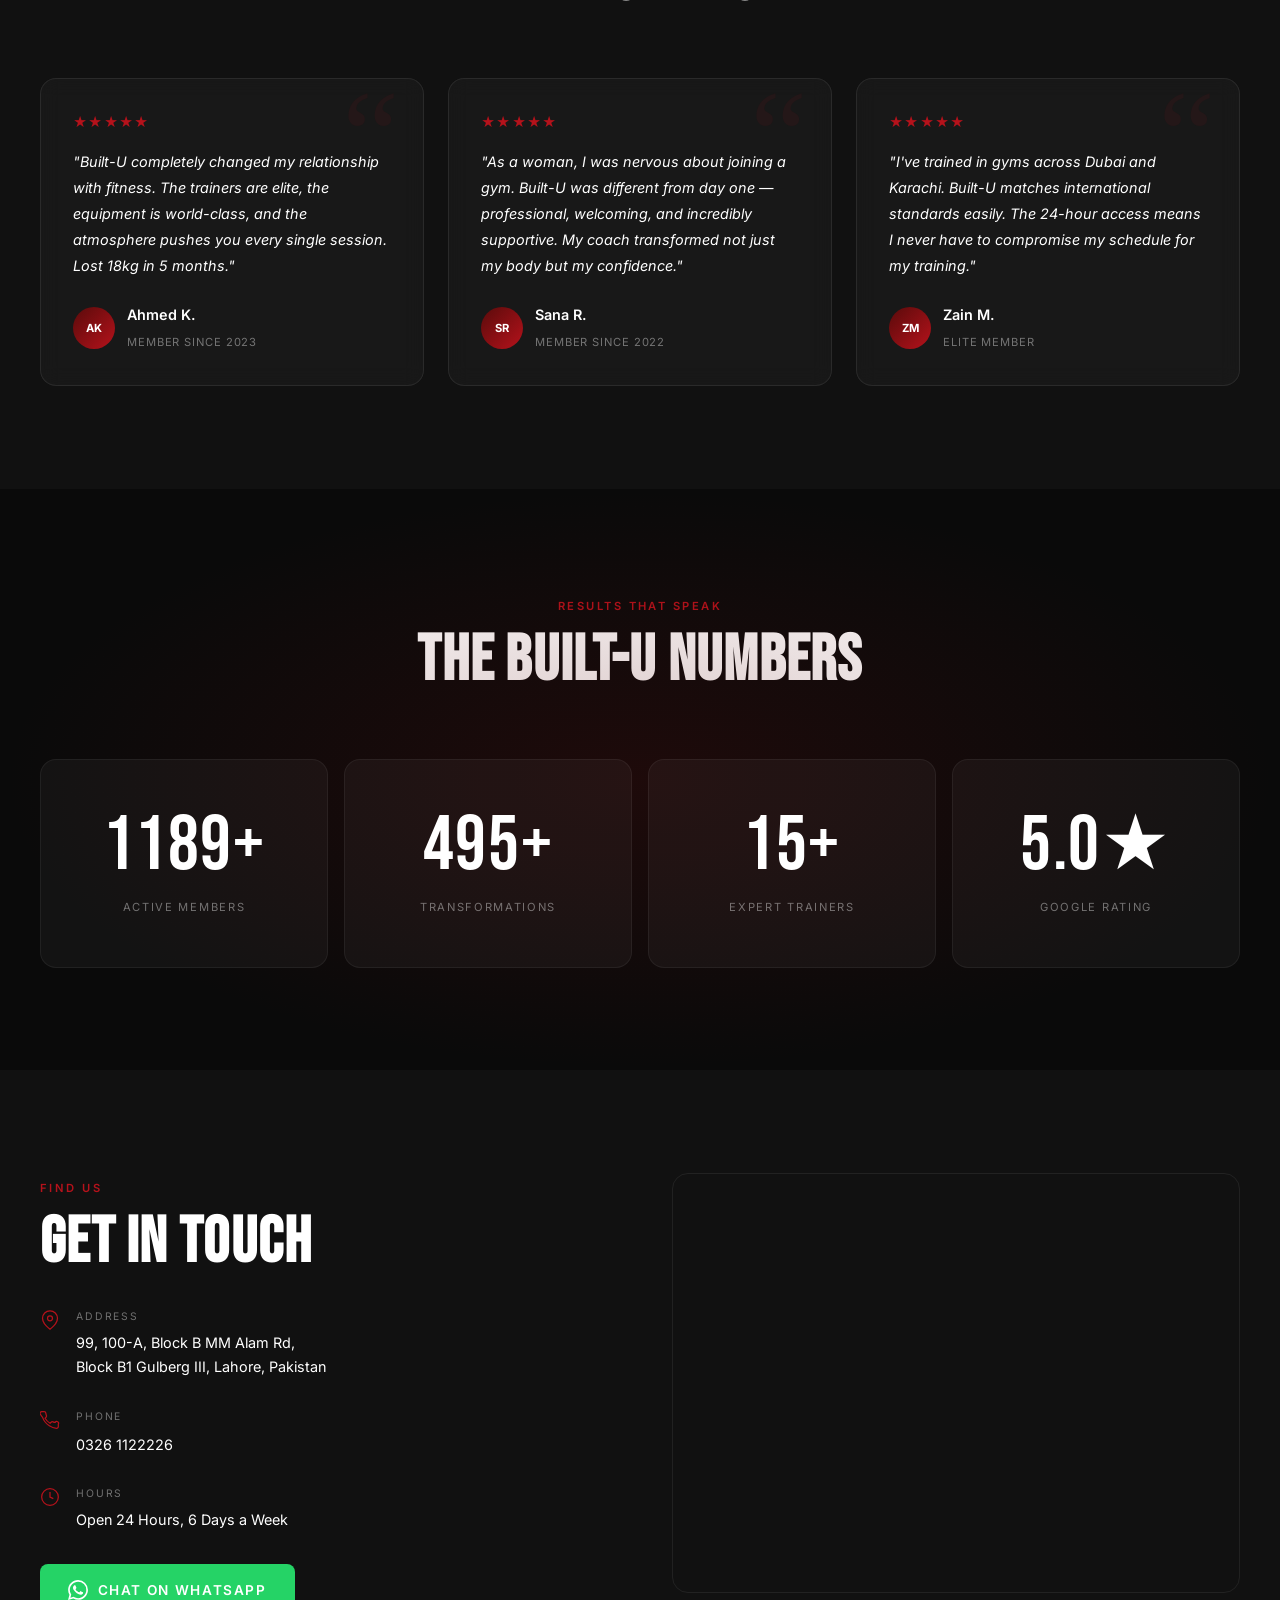
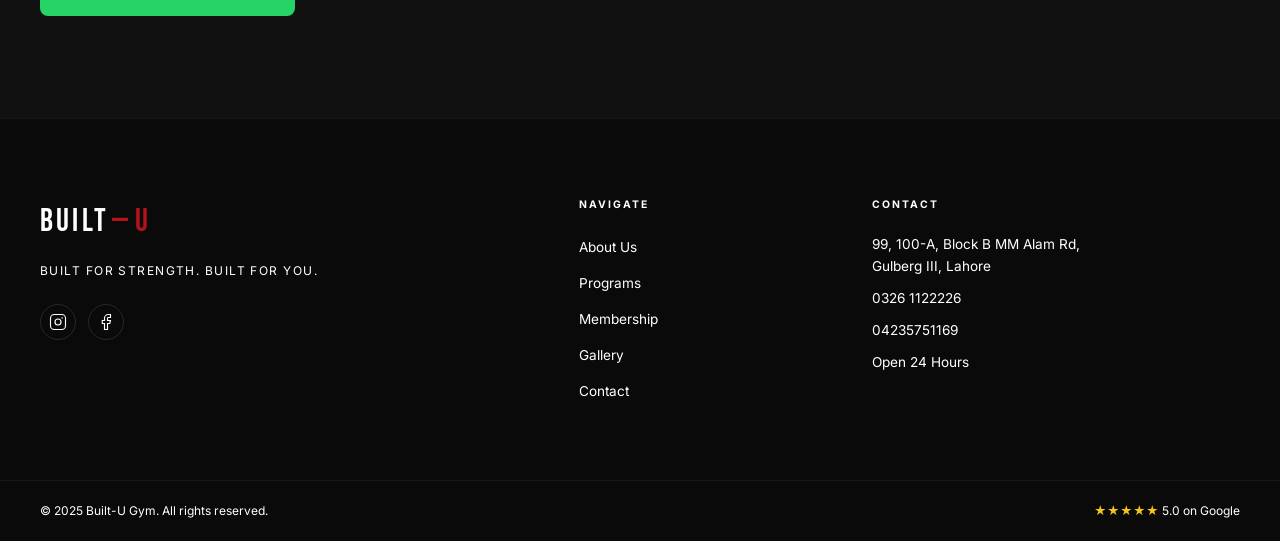
==== commit 24471035: "Update index.html" ====
--- a/index.html
+++ b/index.html
@@ -75,11 +75,11 @@
       <div class="hero-overlay" aria-hidden="true"></div>
 
       <div class="hero-content">
-        <p class="hero-eyebrow reveal-fade">Lahore's Premium Fitness Destination</p>
+        <p class="hero-eyebrow reveal-fade"></p>
         <h1 class="hero-headline reveal-up">
         
         </h1>
-        <p class="hero-sub reveal-up delay-1">Built For Strength. Built For You.</p>
+        <p class="hero-sub reveal-up delay-1"></p>
 
         <div class="hero-actions reveal-up delay-2">
           <a href="#membership" class="btn btn-primary">Join Now</a>
--- a/style.css
+++ b/style.css
@@ -332,7 +332,7 @@
   inset: 0;
   width: 100%;
   height: 100%;
-  object-fit: cover;
+  object-fit: contain;
   object-position: center top;
   z-index: 0;
 }
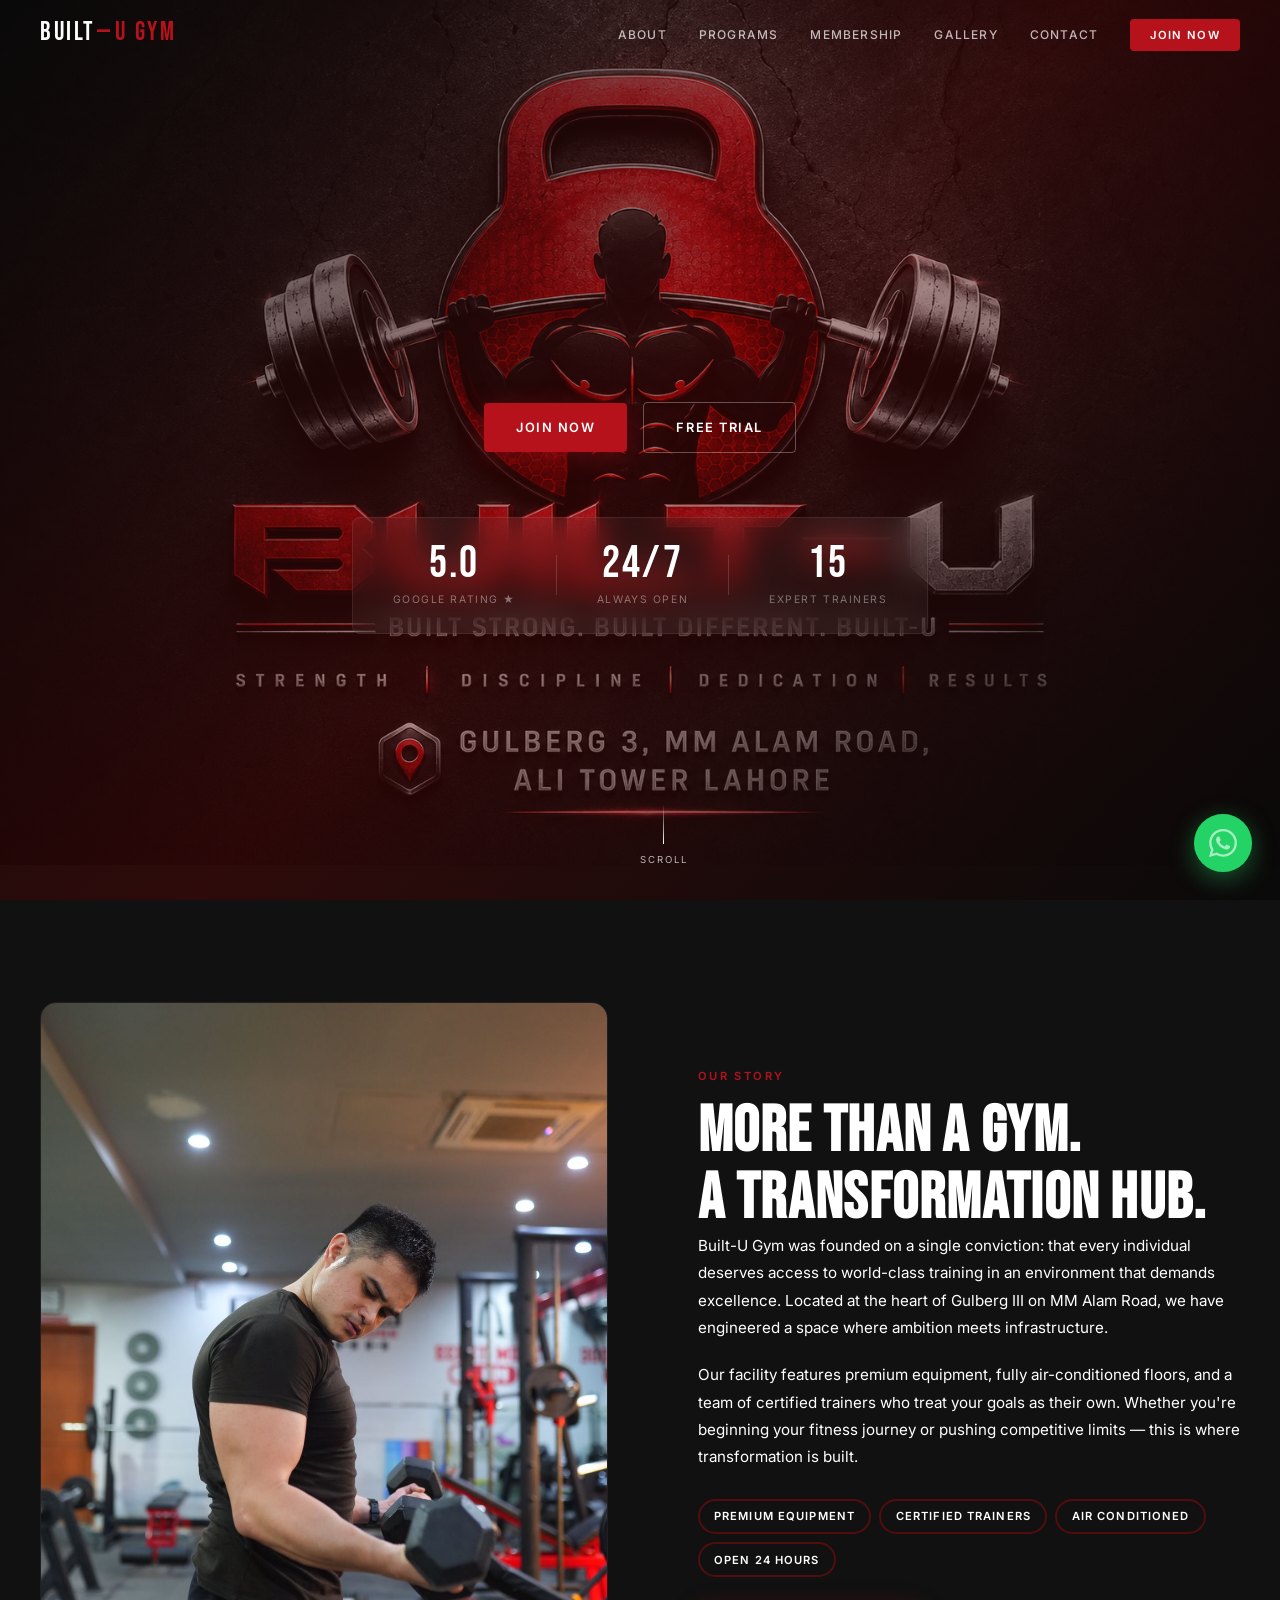
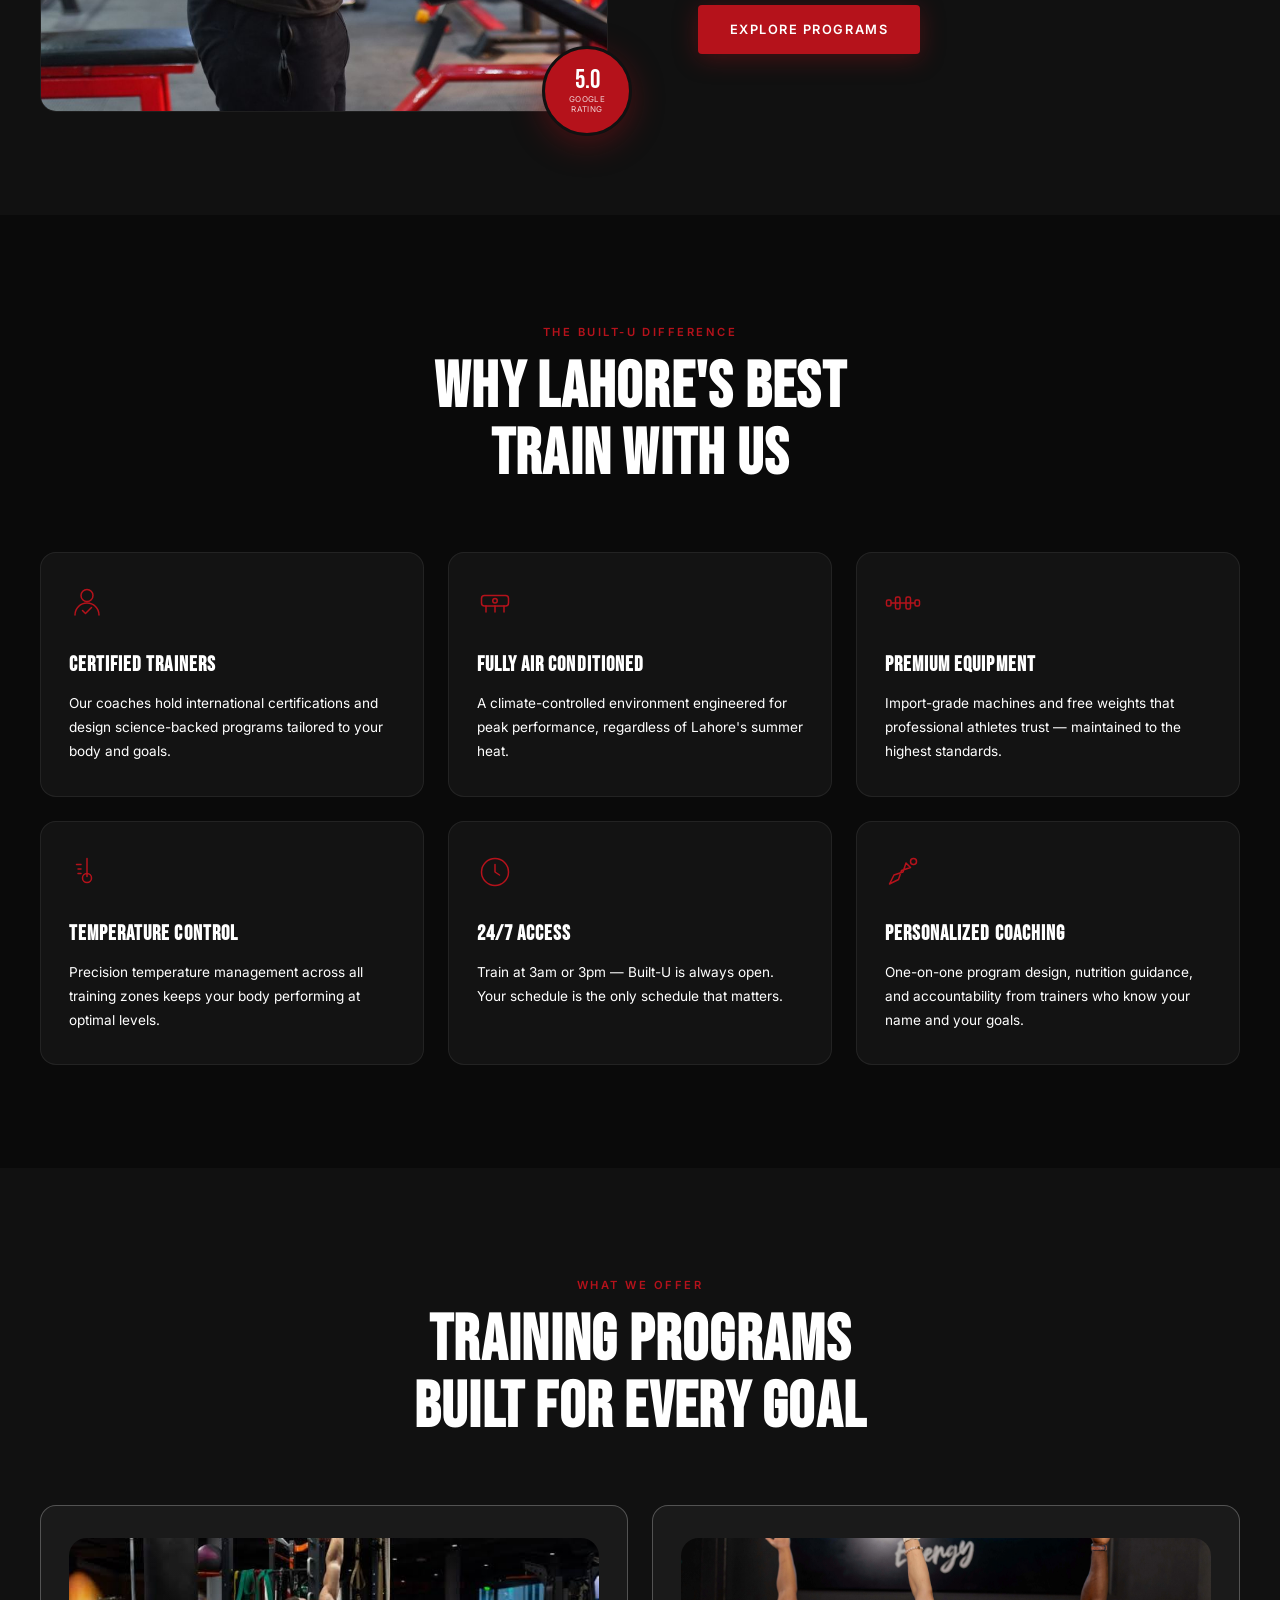
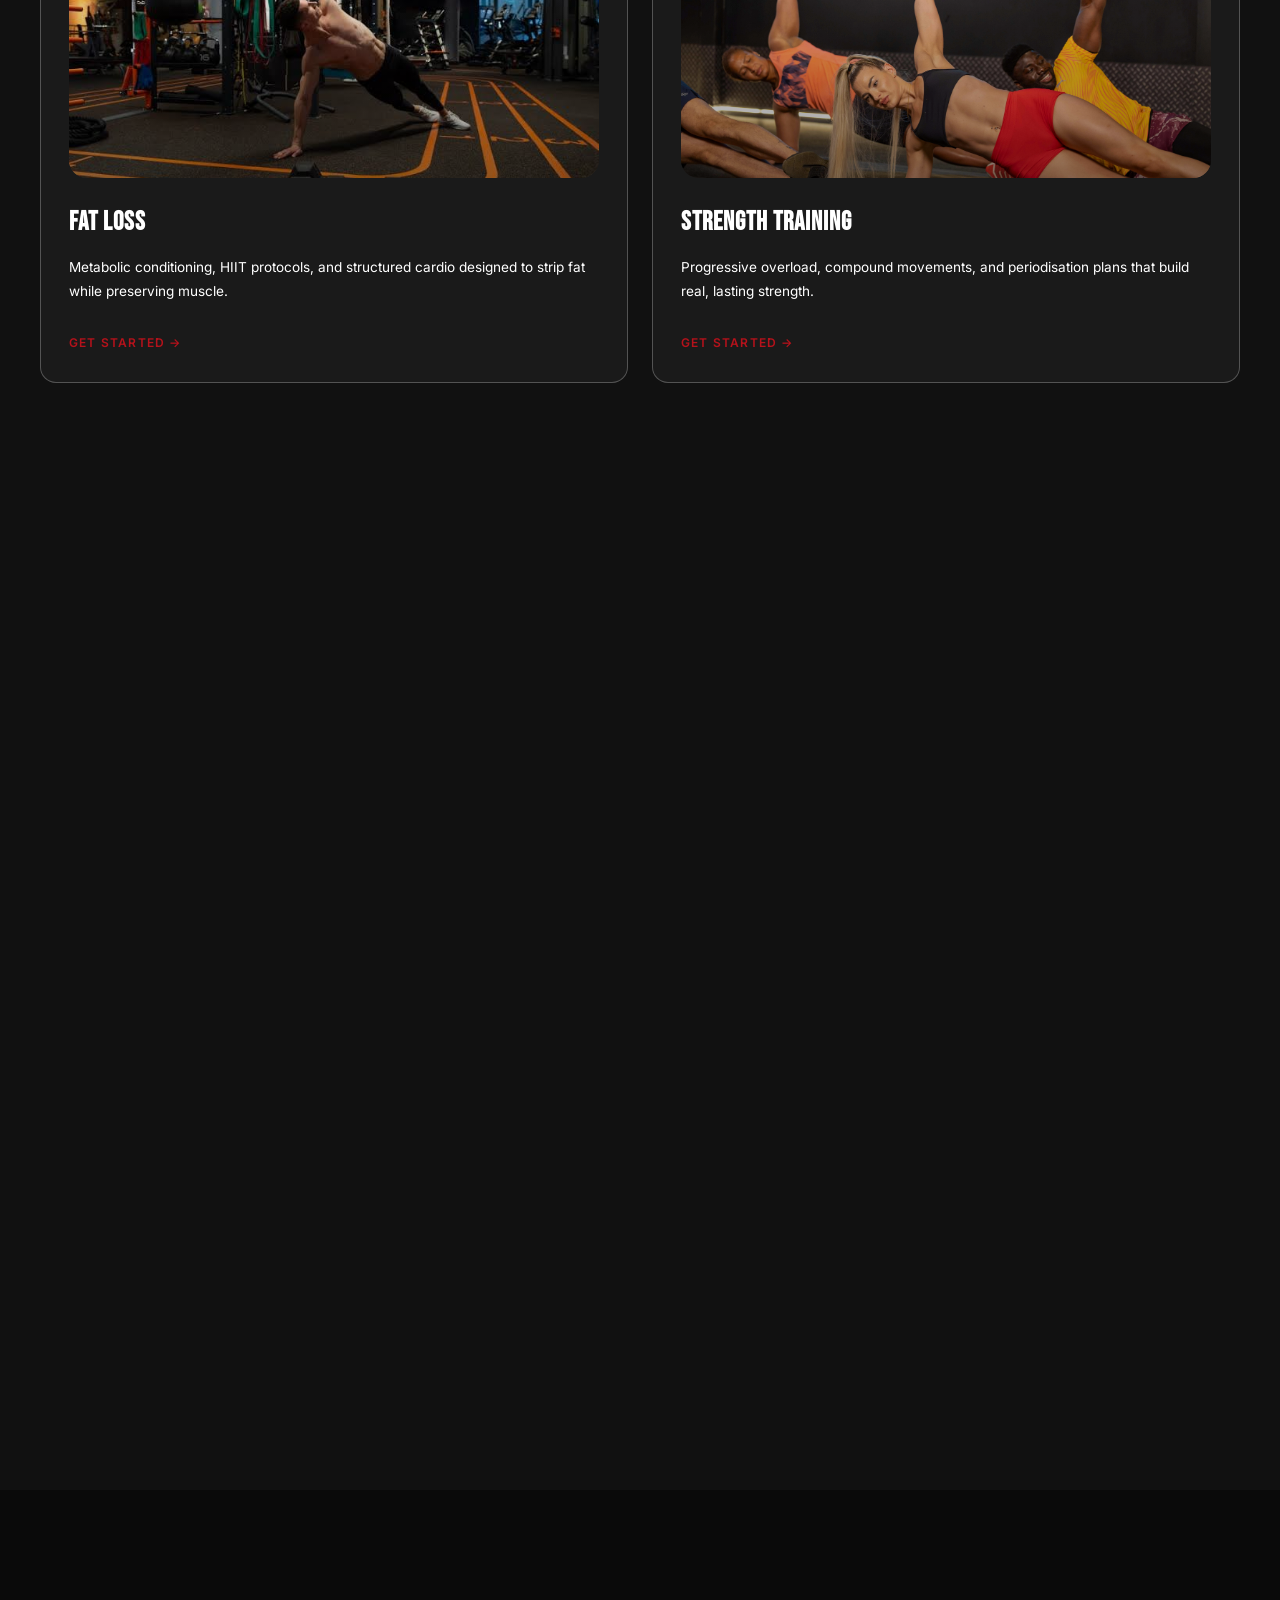
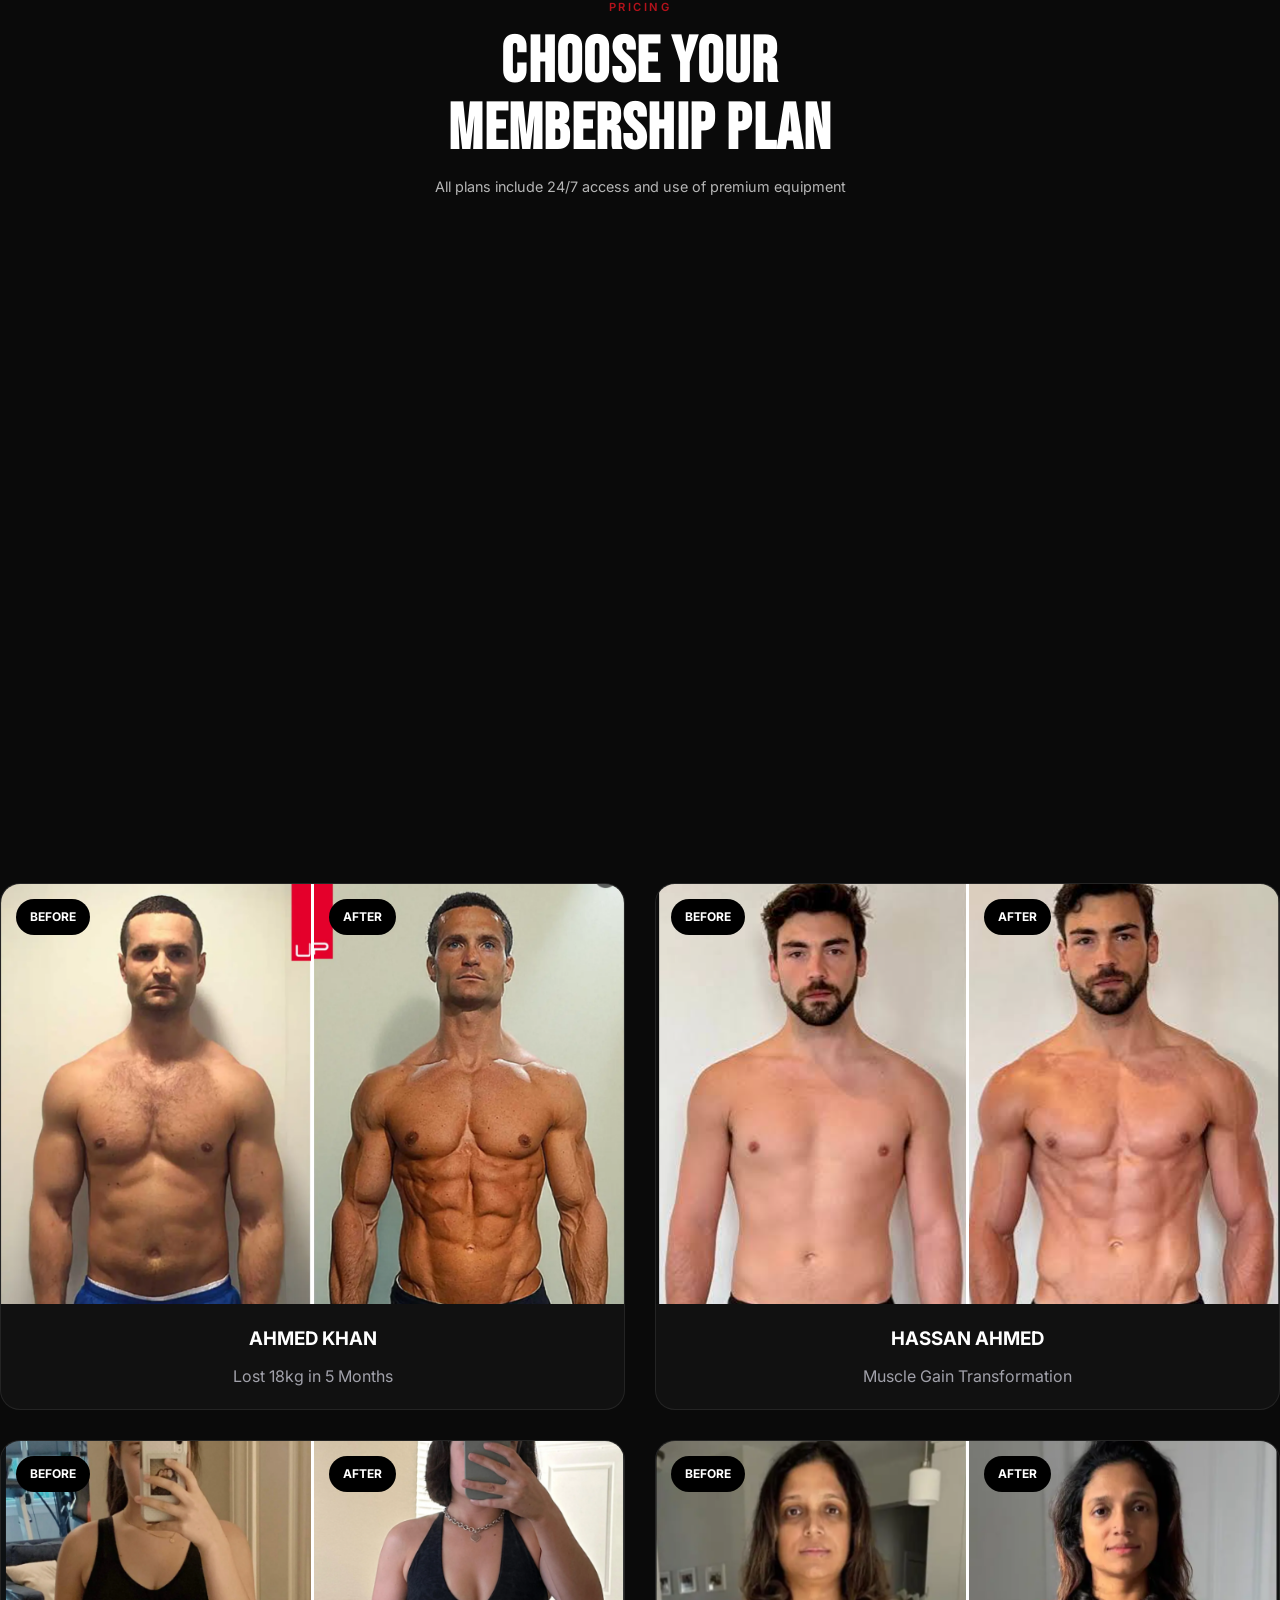
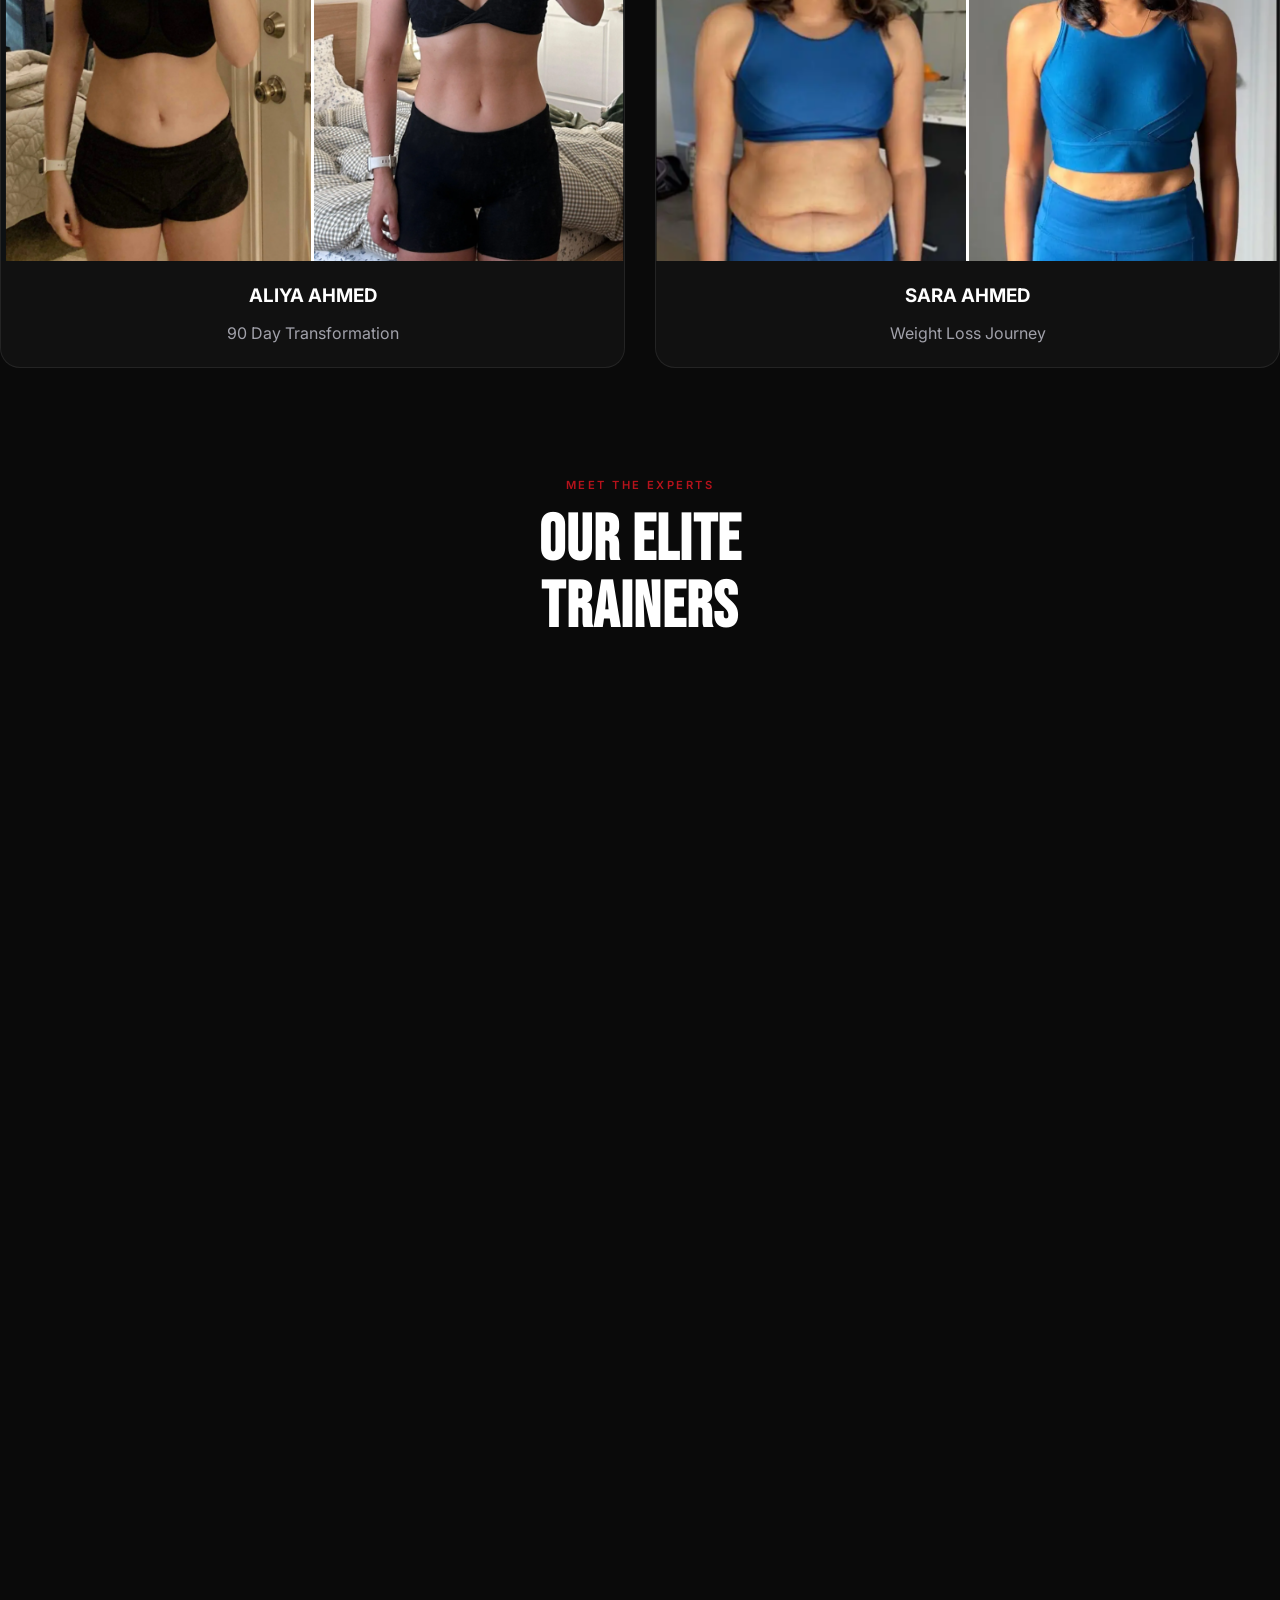
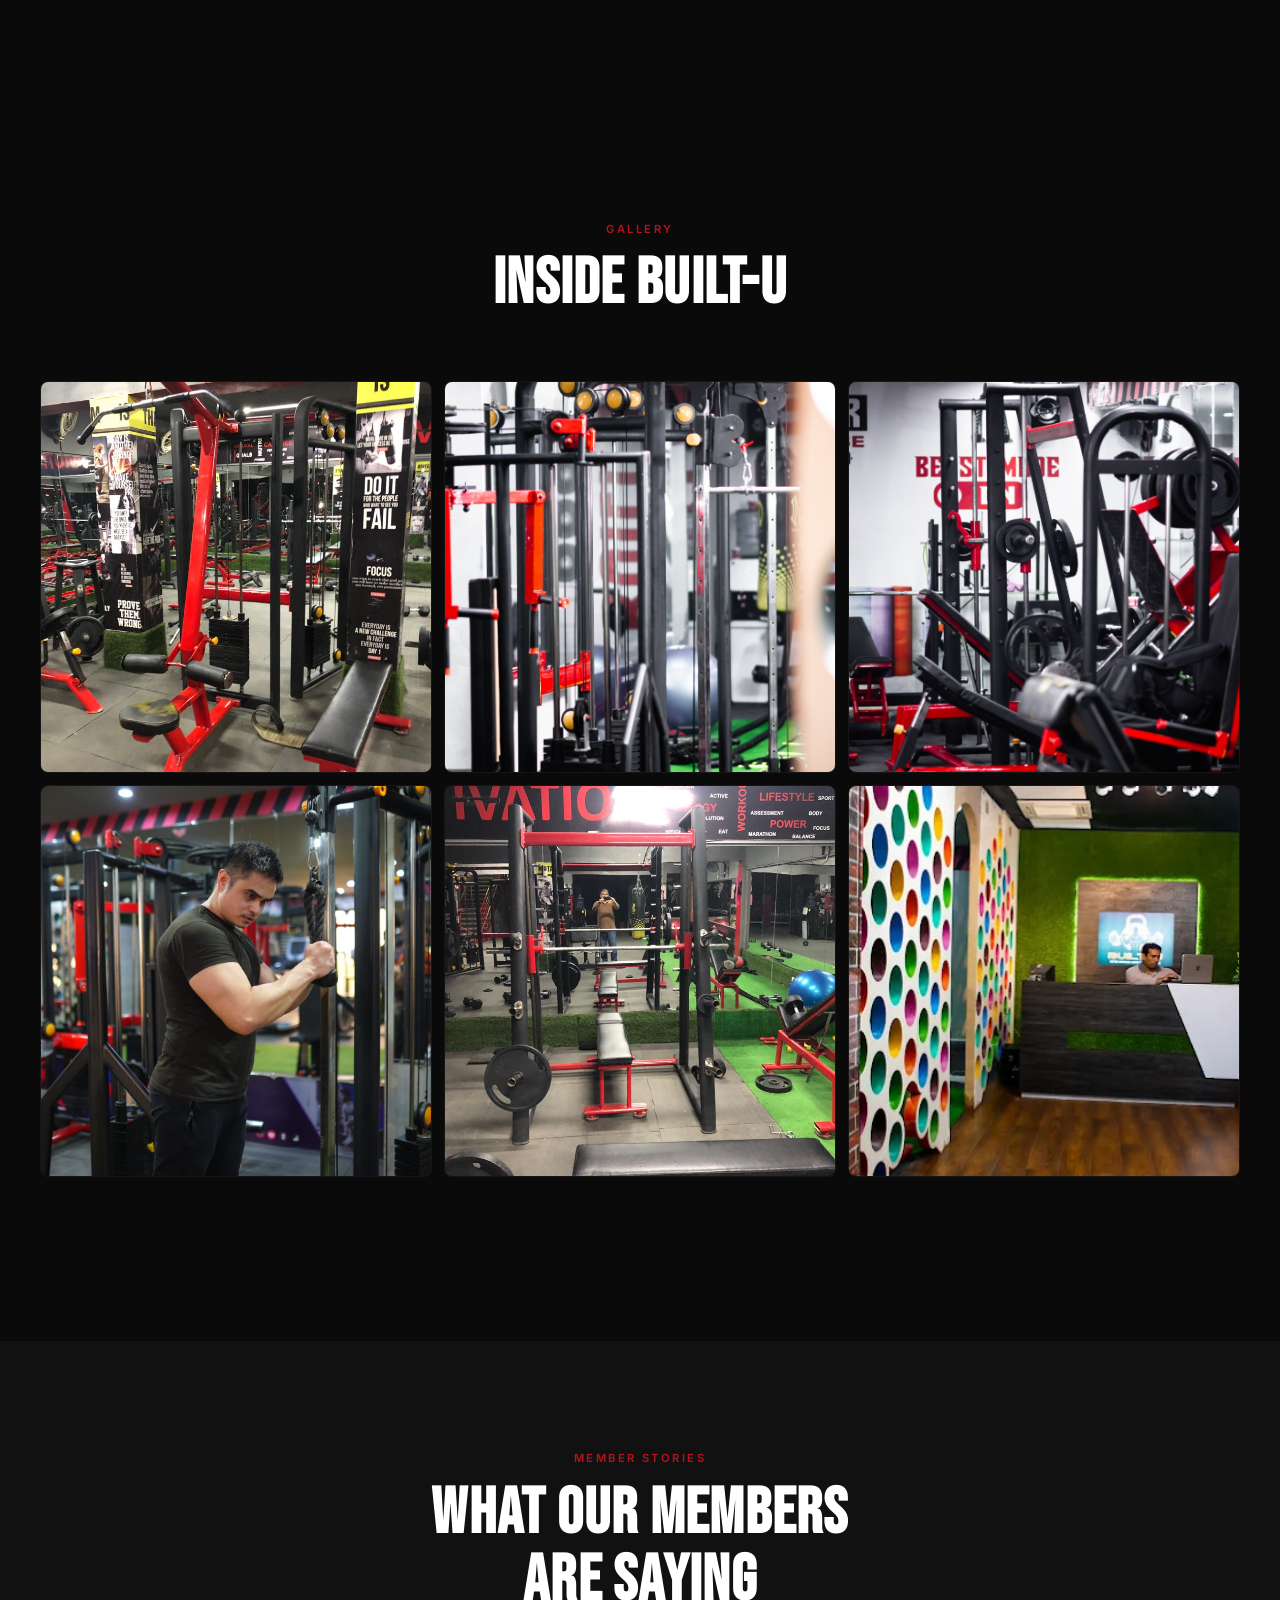
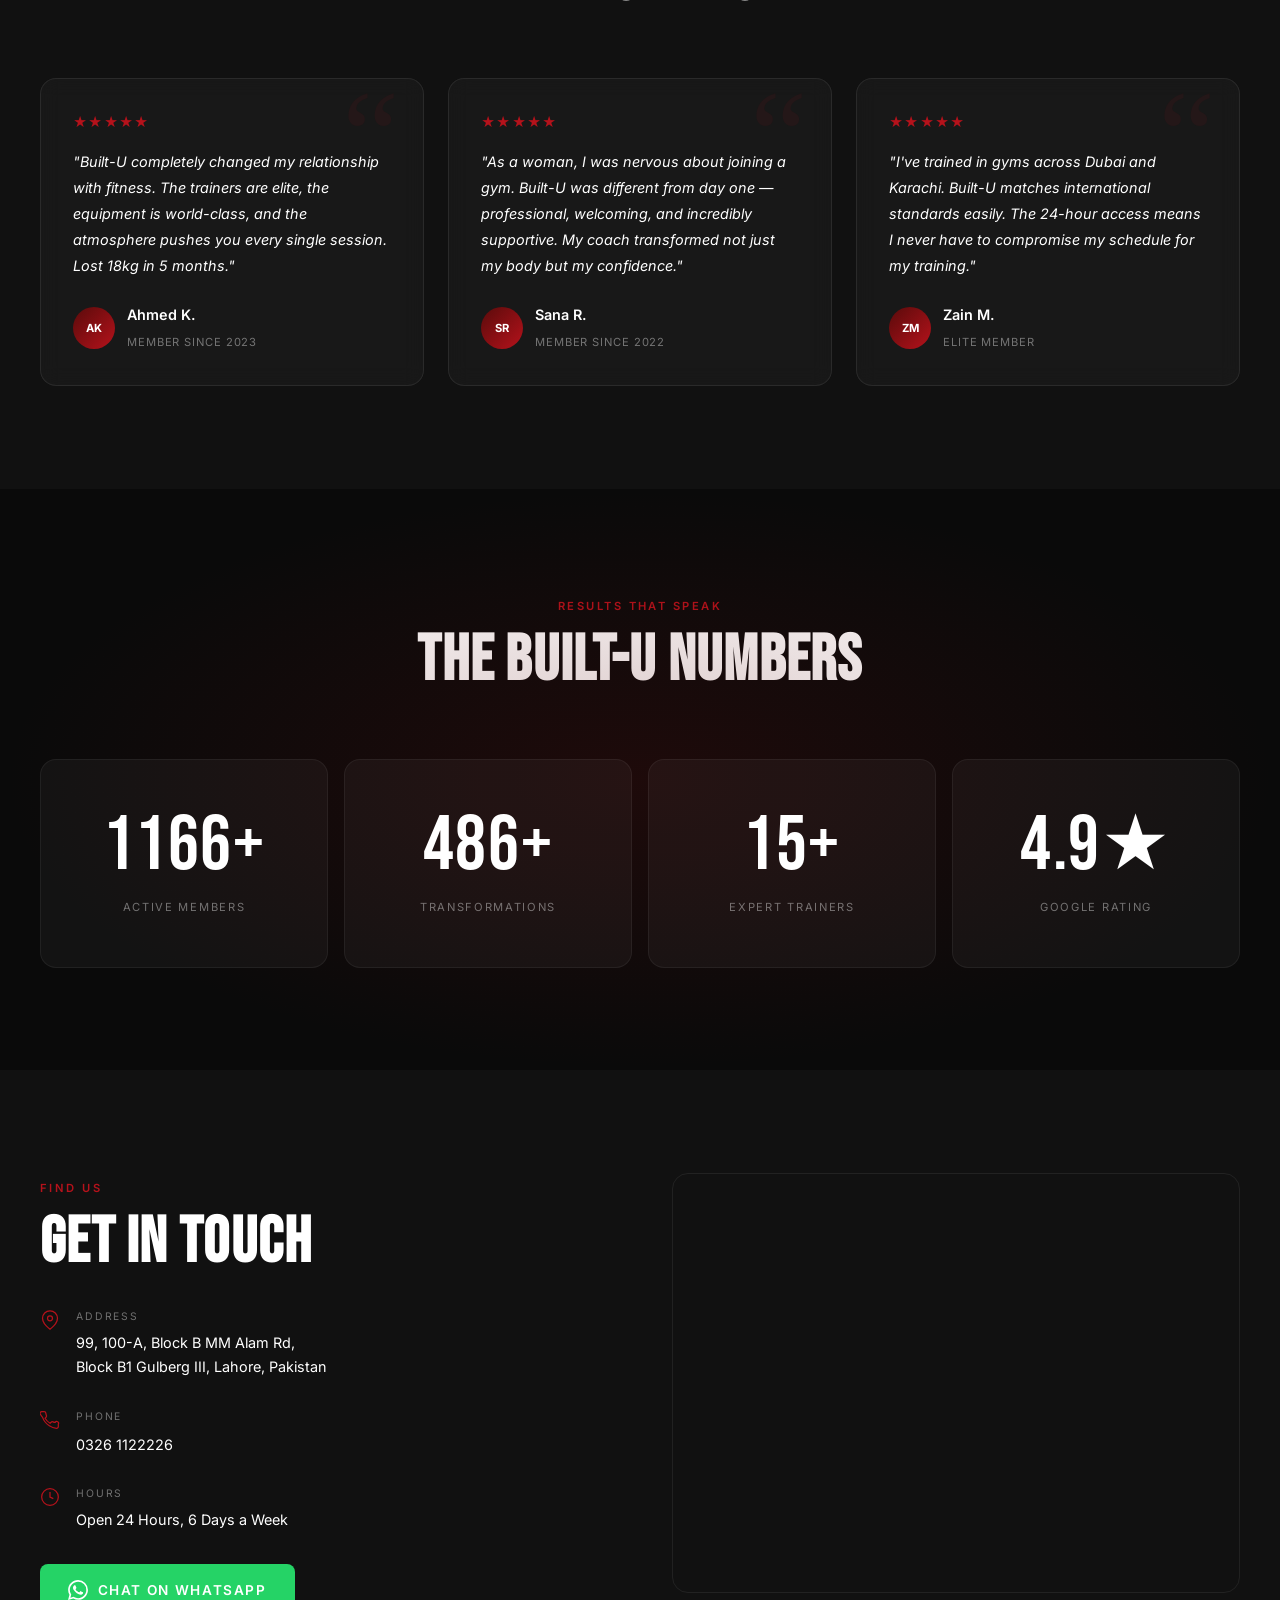
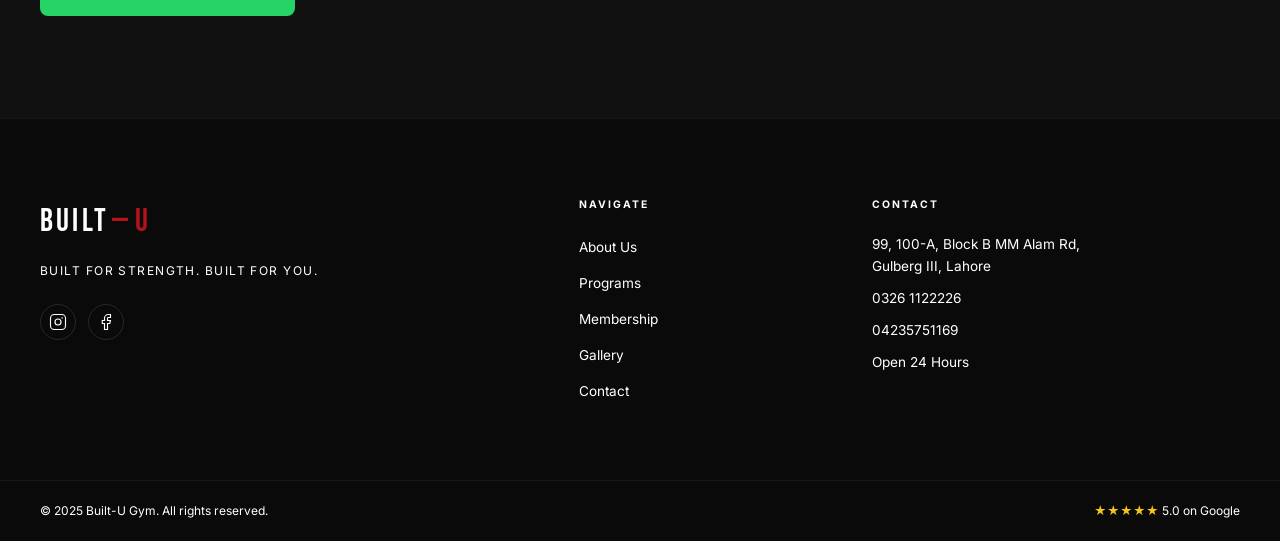
==== commit 41c83d5f: "logo" ====
--- a/index.html
+++ b/index.html
@@ -4,6 +4,8 @@
   <meta charset="UTF-8" />
   <meta name="viewport" content="width=device-width, initial-scale=1.0" />
   <meta name="theme-color" content="#0A0A0A" />
+ <link rel="icon" type="image/png" sizes="32x32" href="/favicon.png">
+<link rel="apple-touch-icon" href="/favicon.PNG">
 
   <!-- SEO -->
   <title>Built-U Gym | Premium Fitness Center in Lahore | Open 24/7</title>
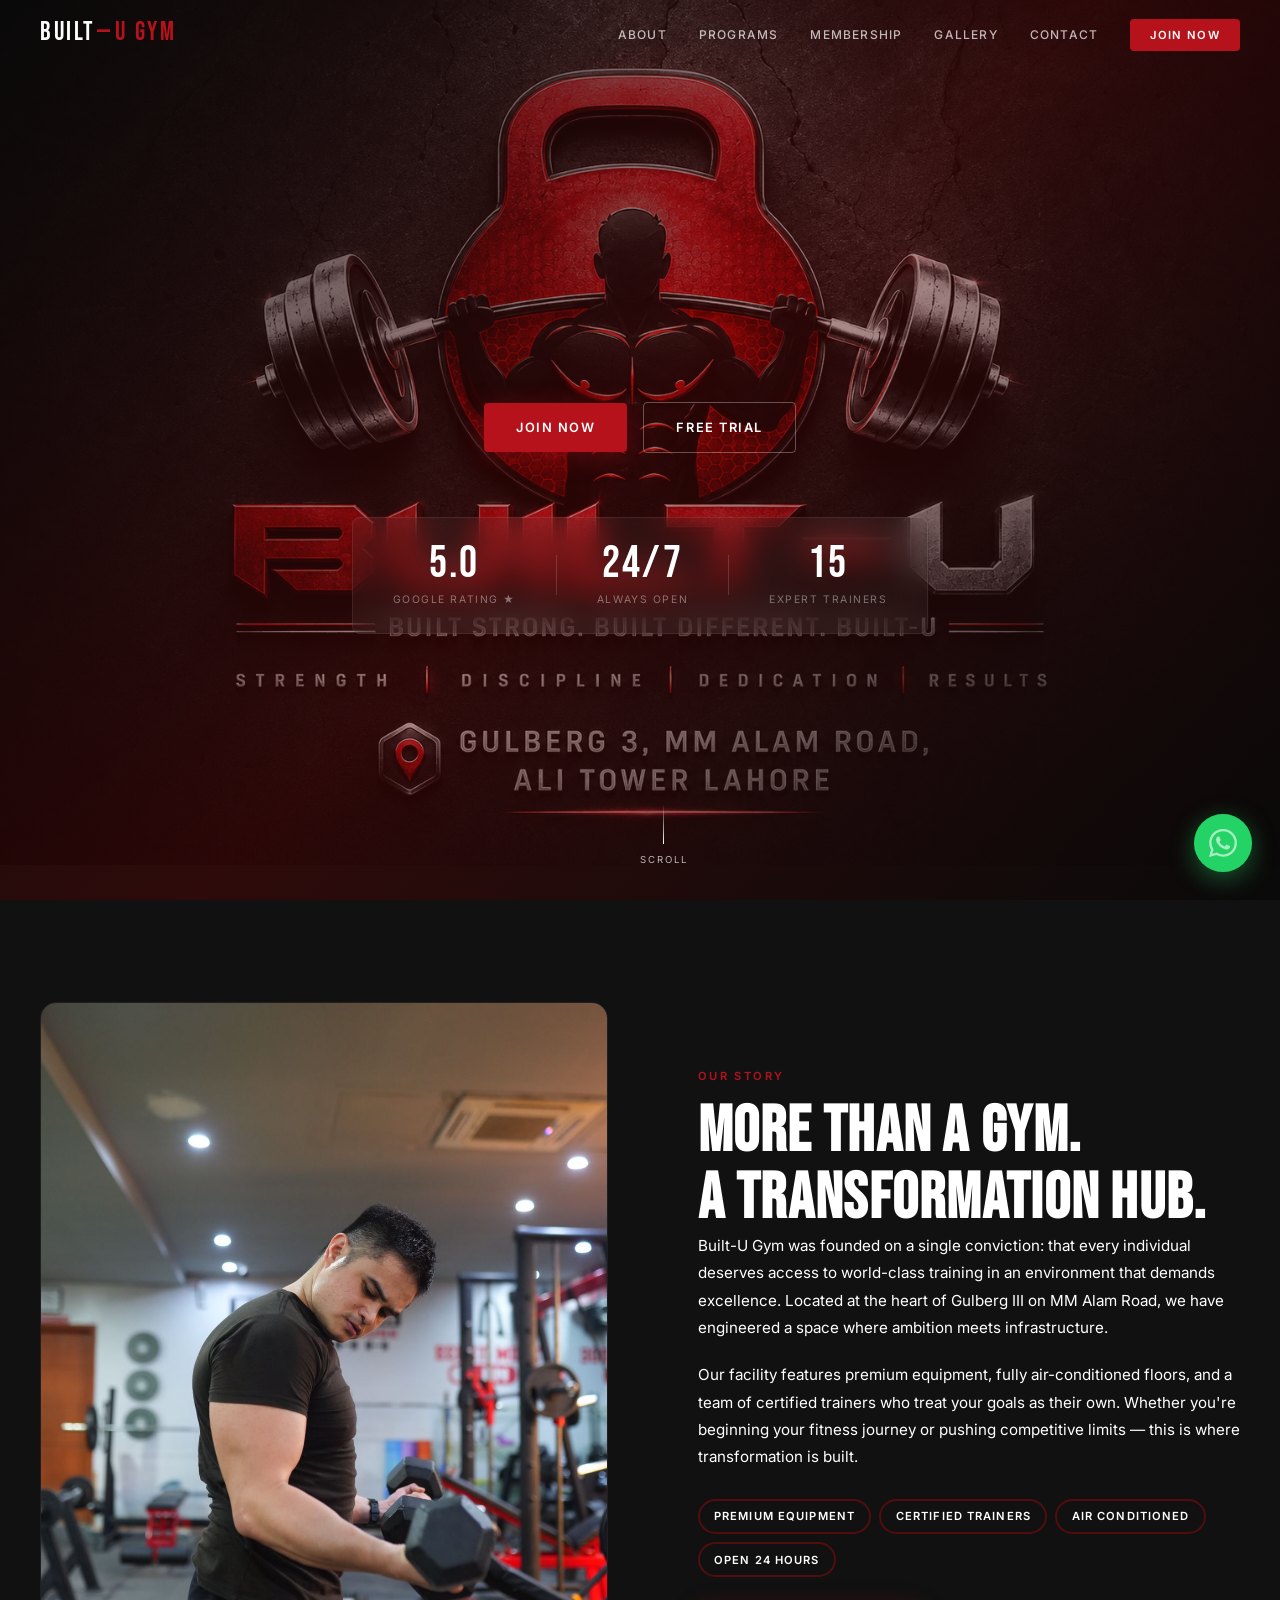
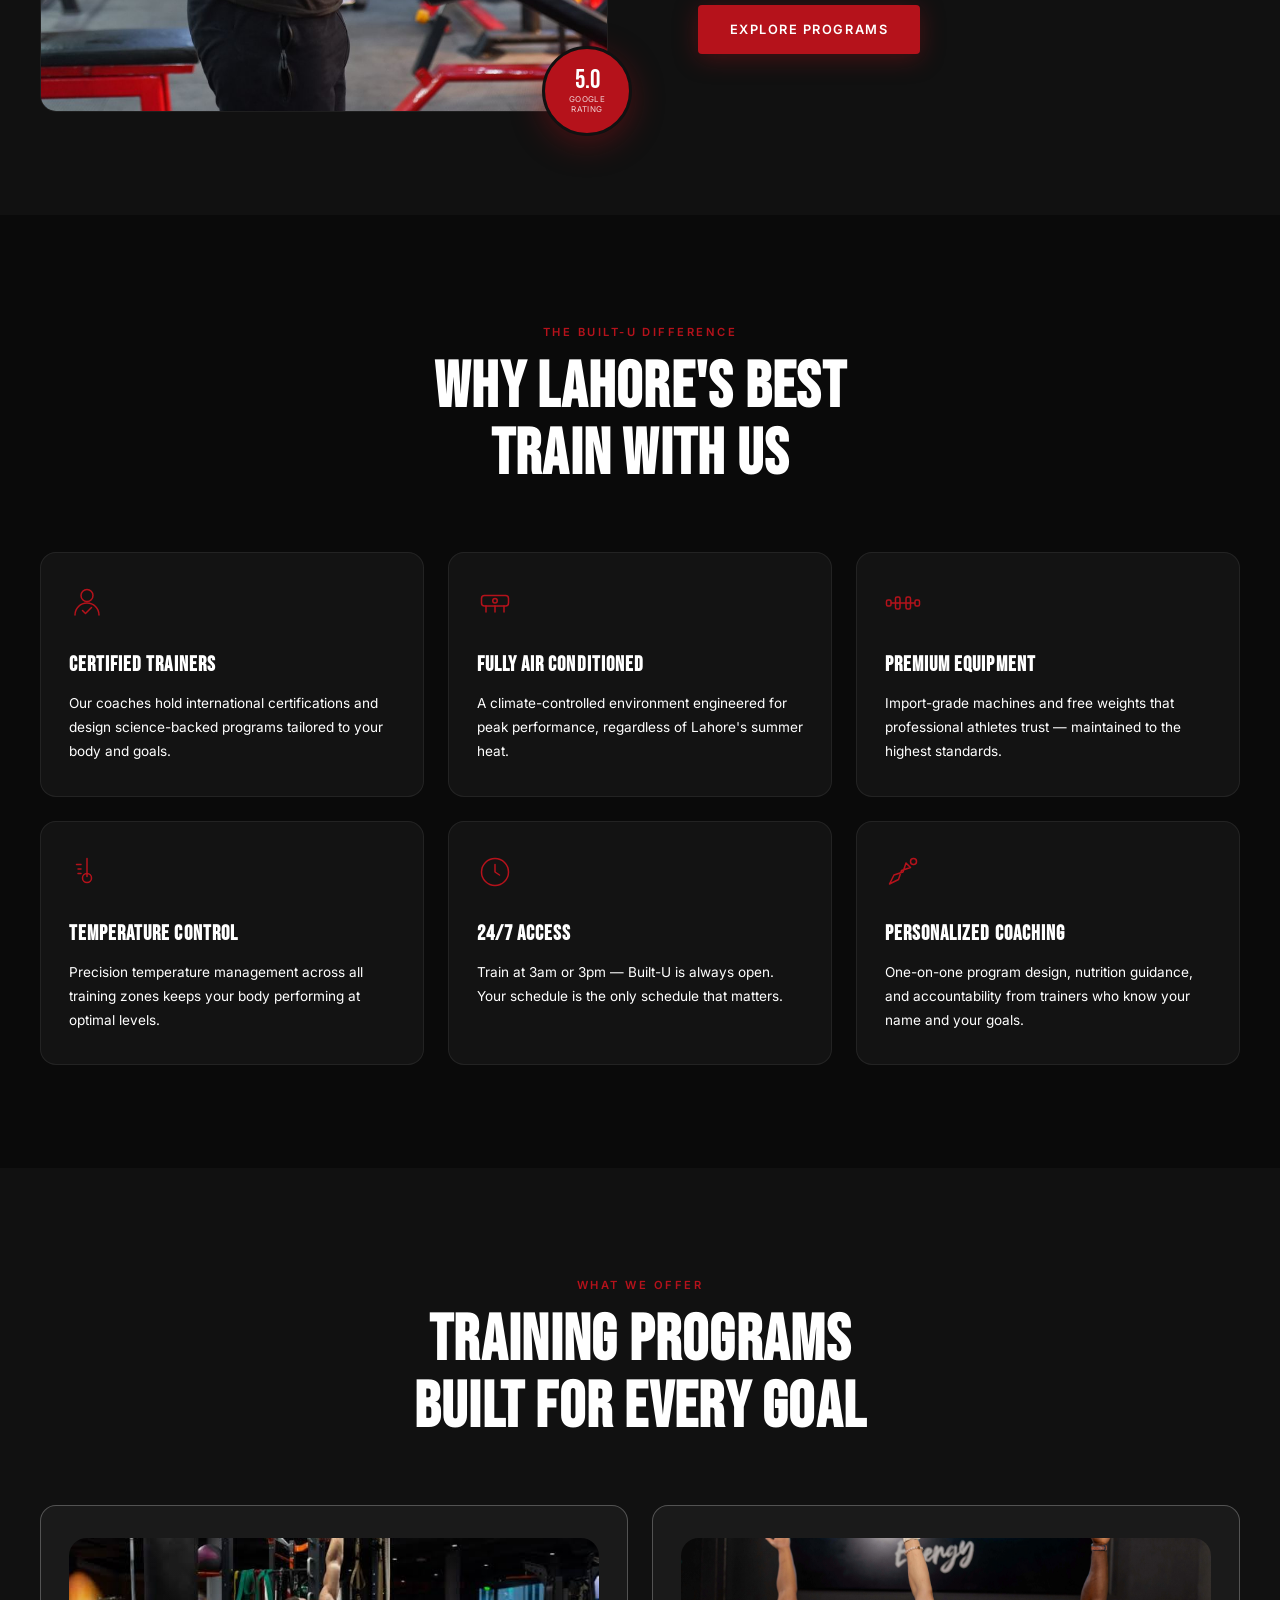
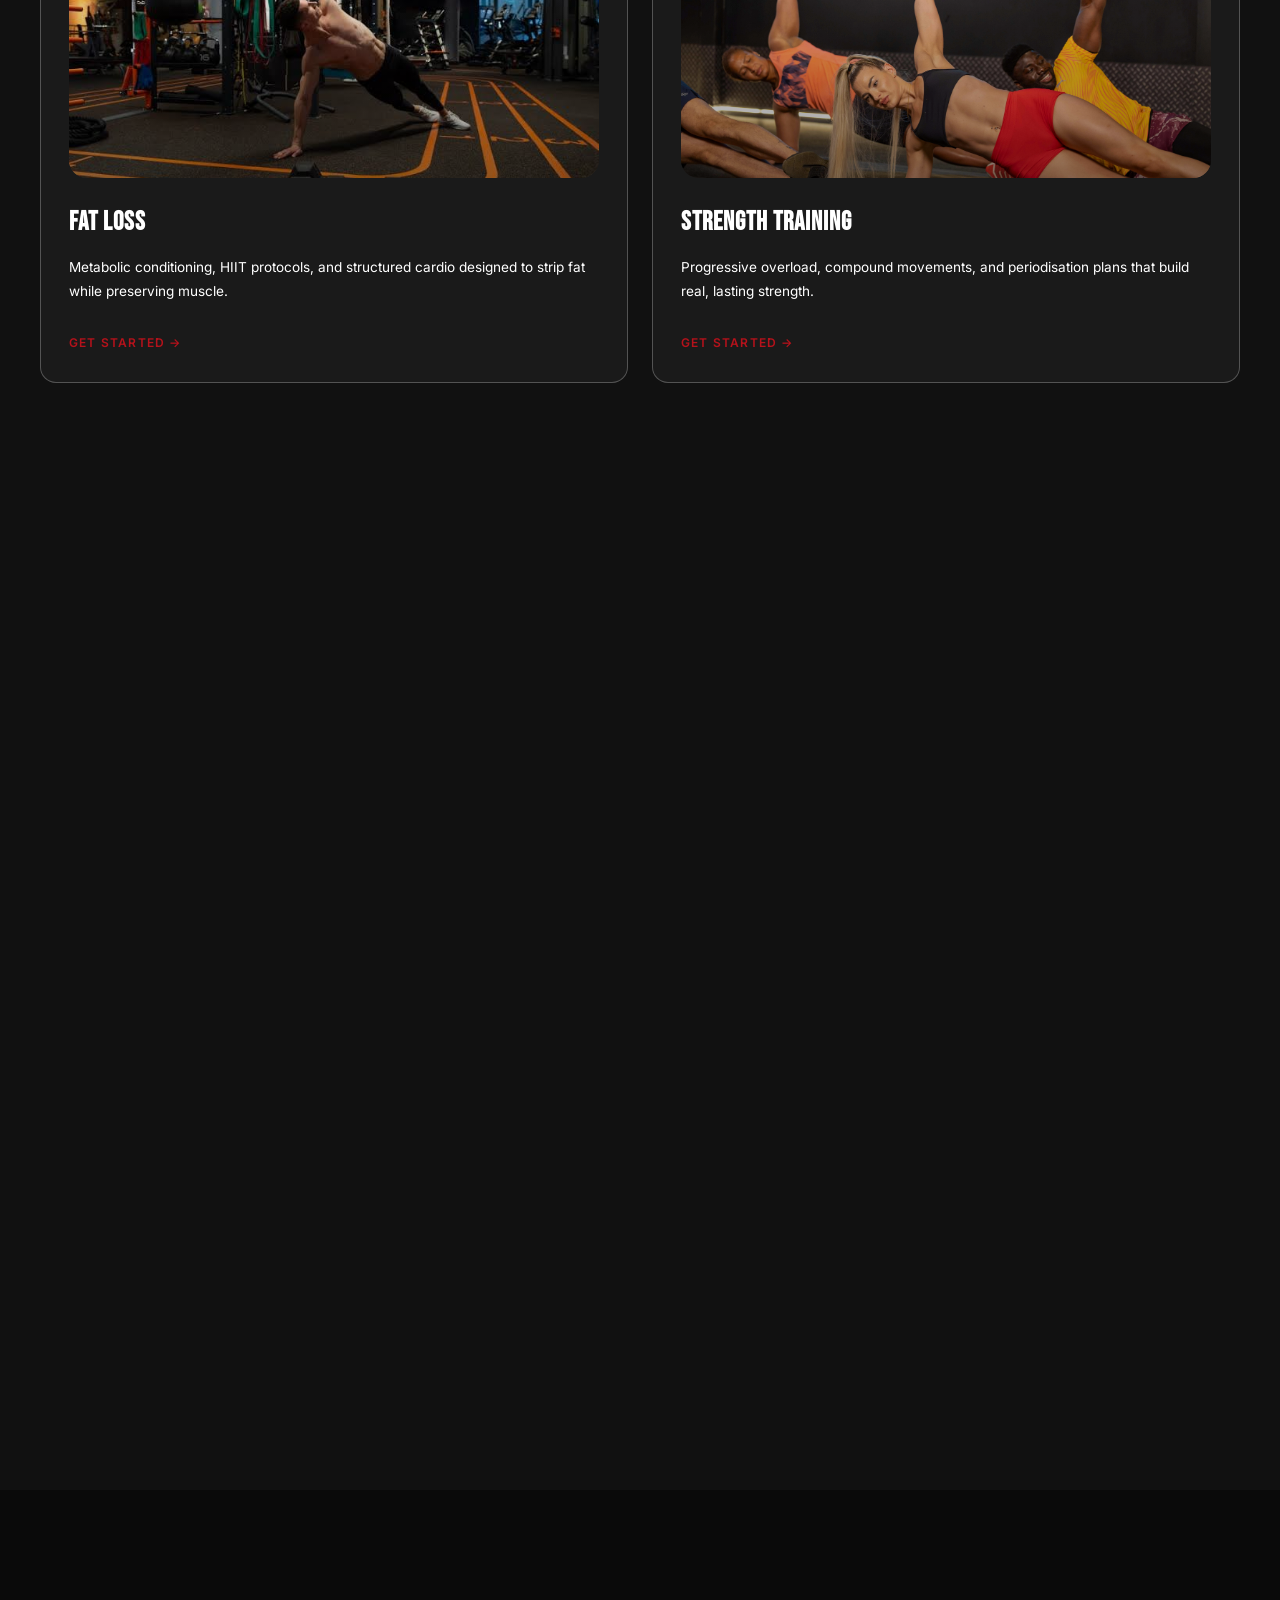
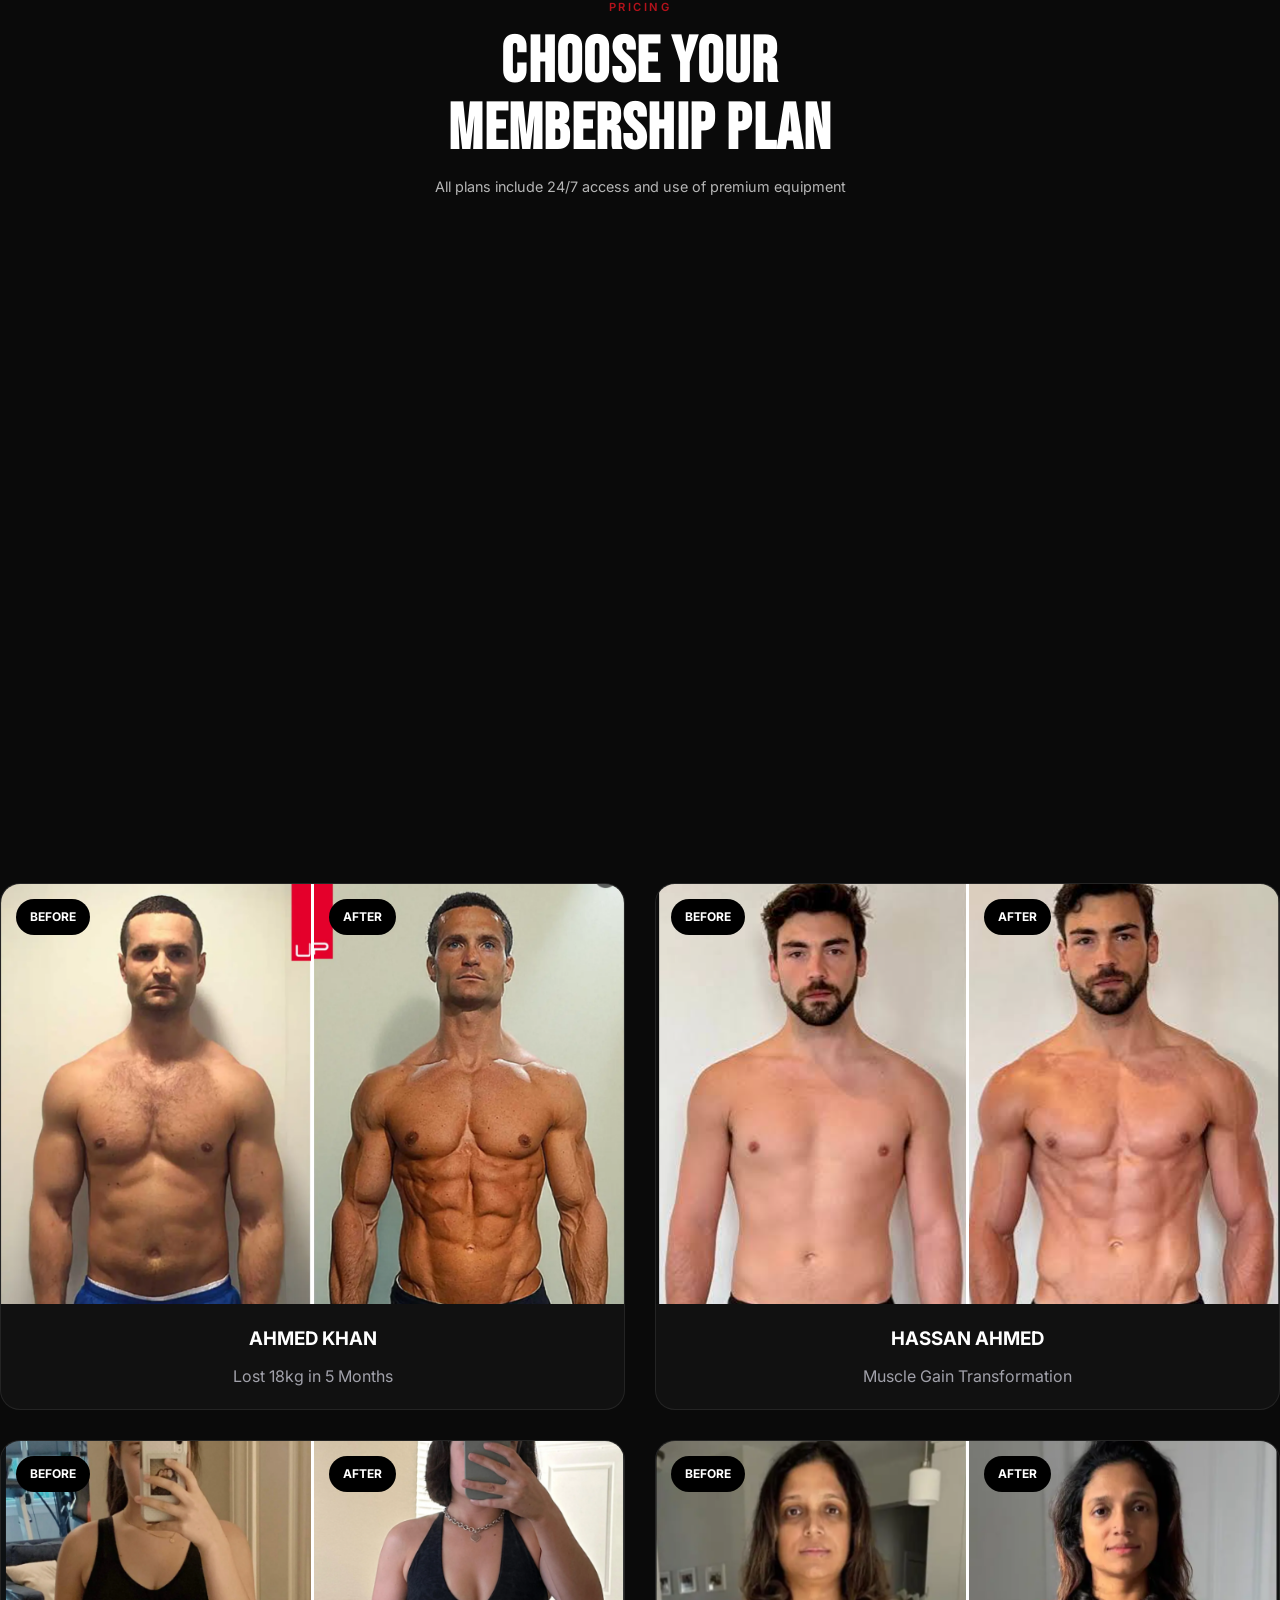
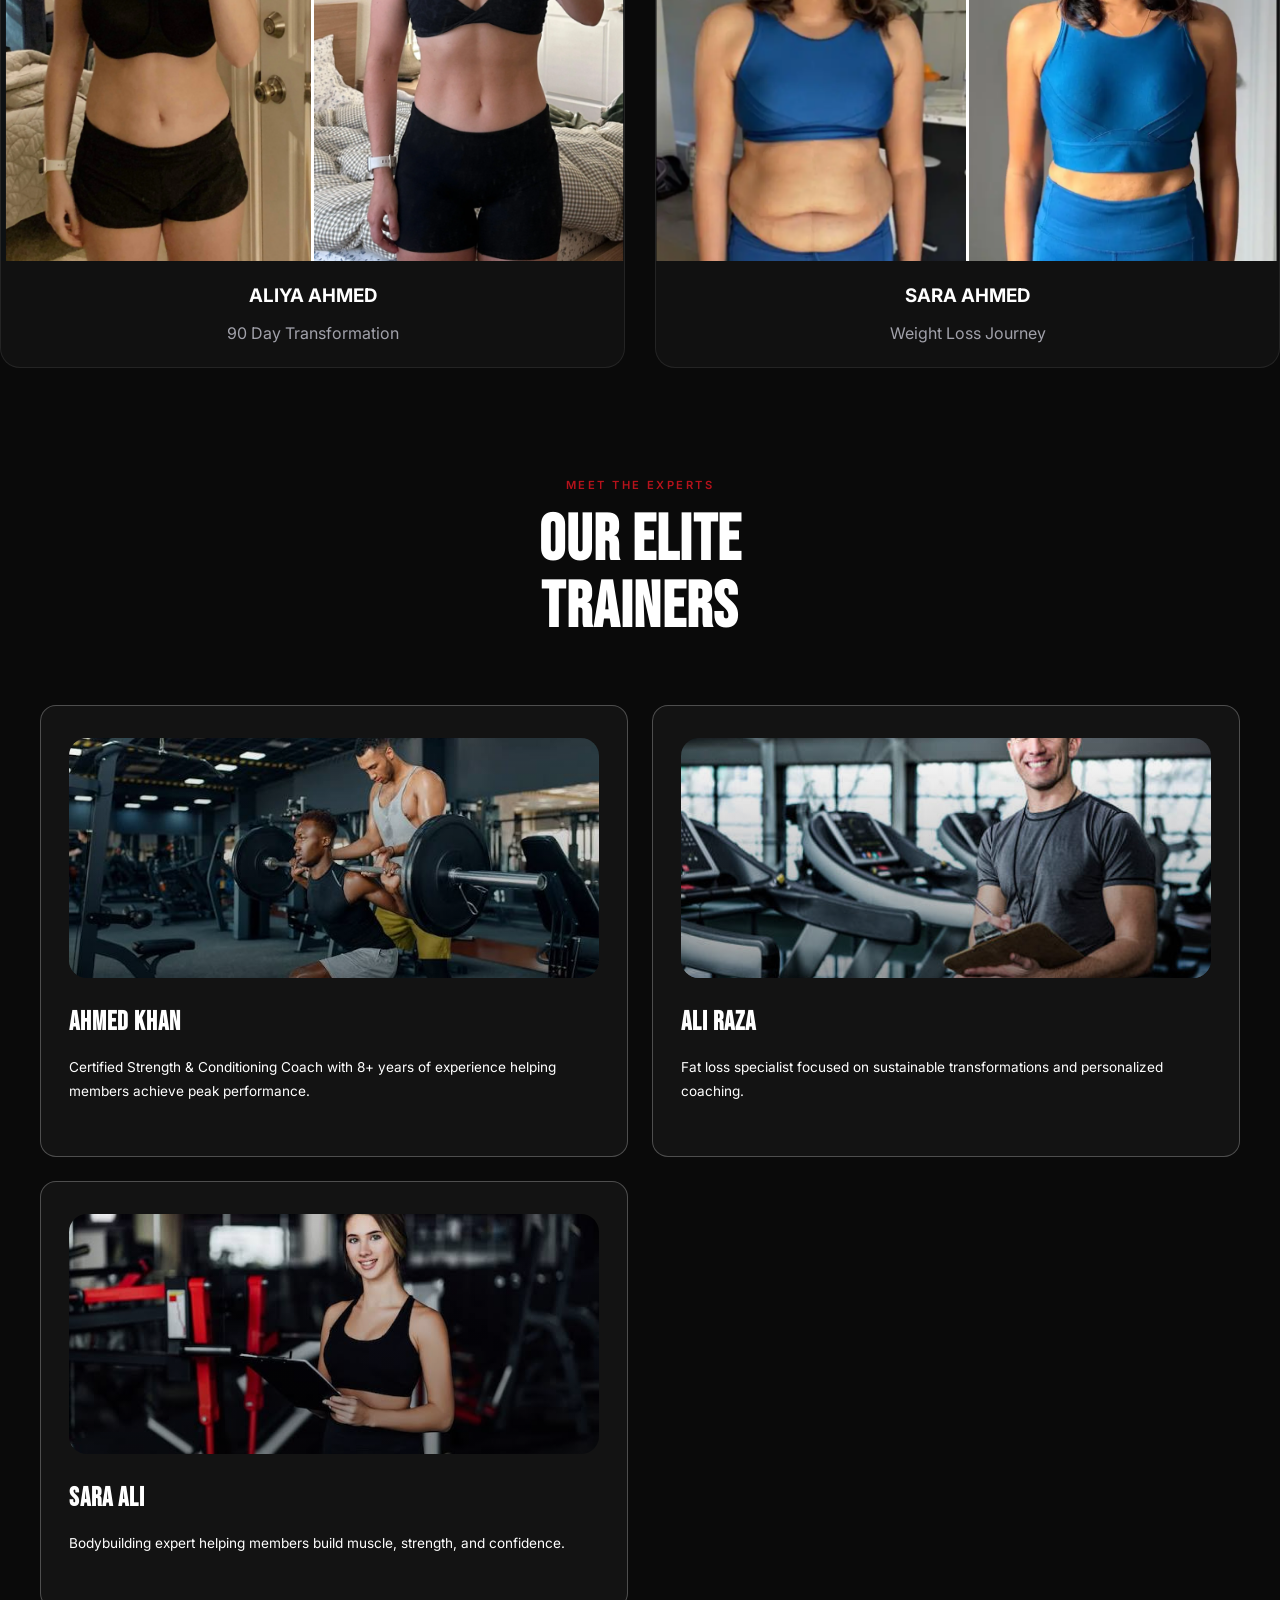
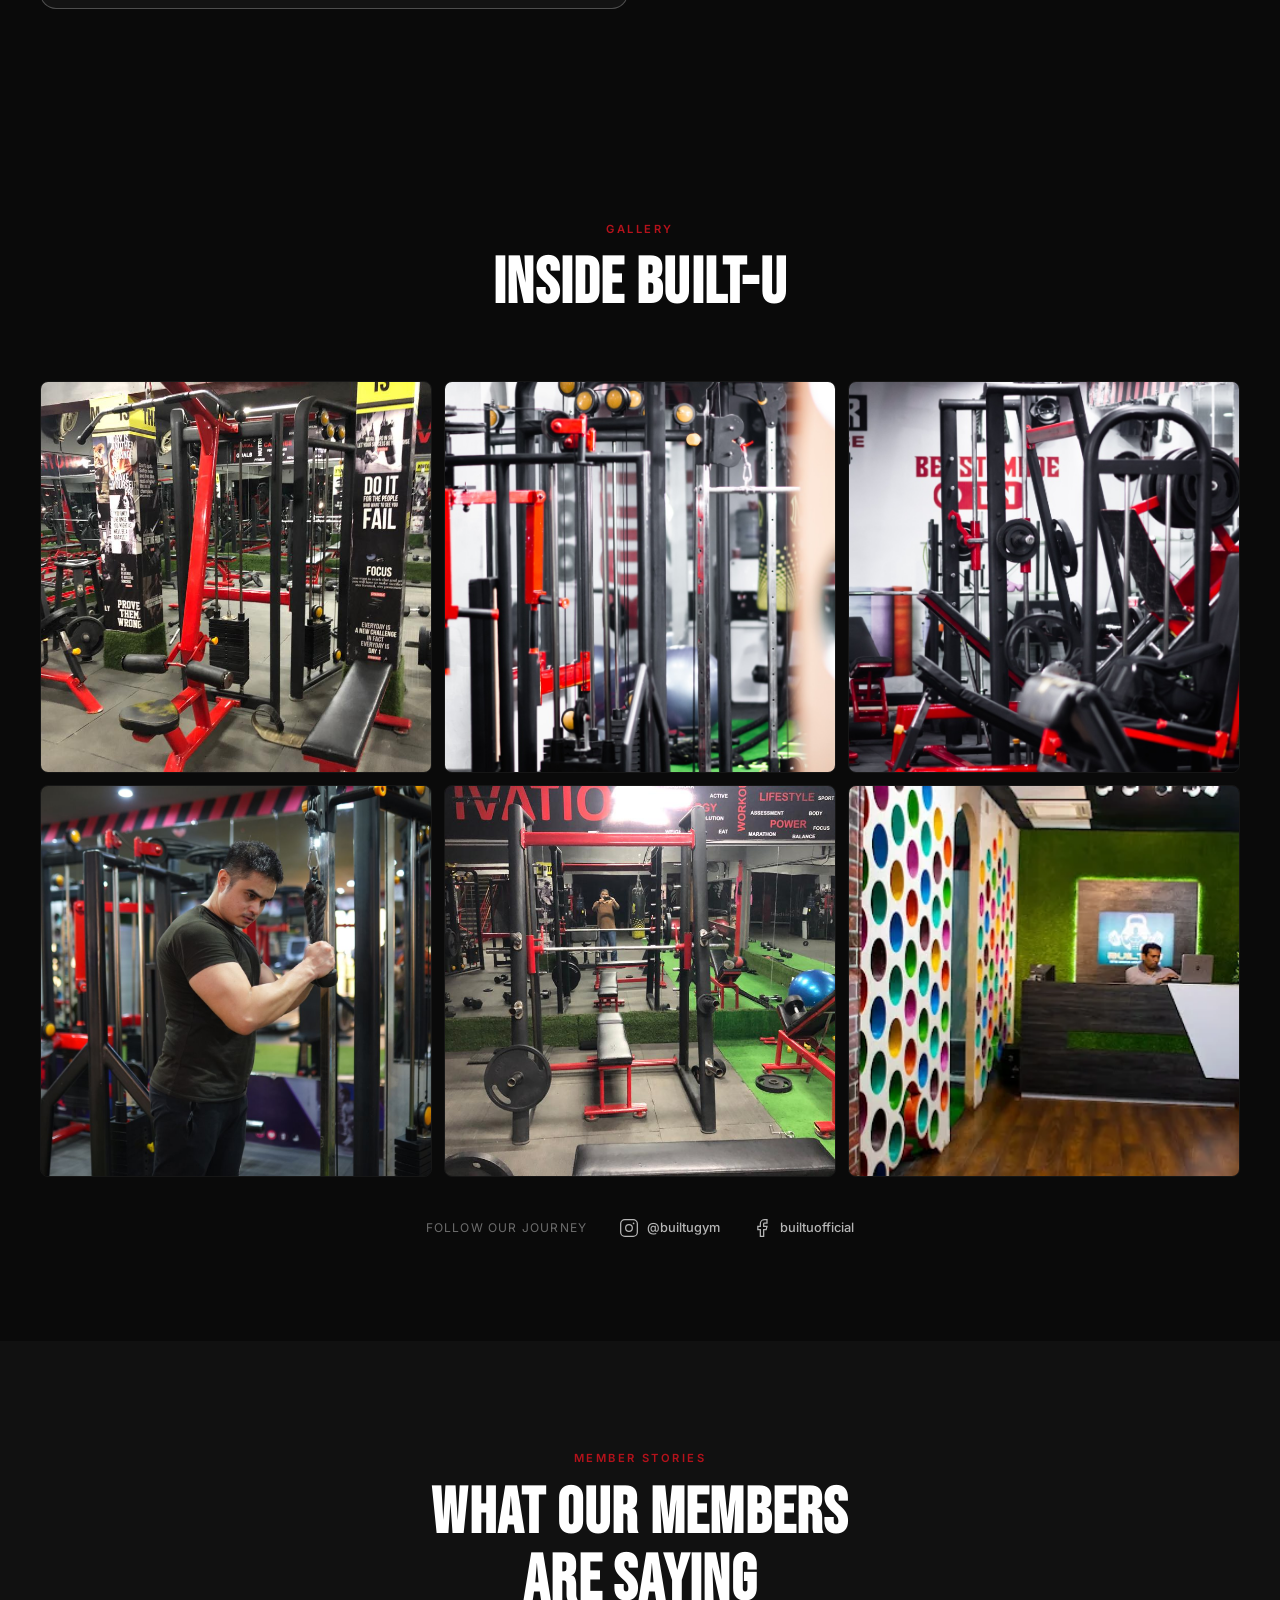
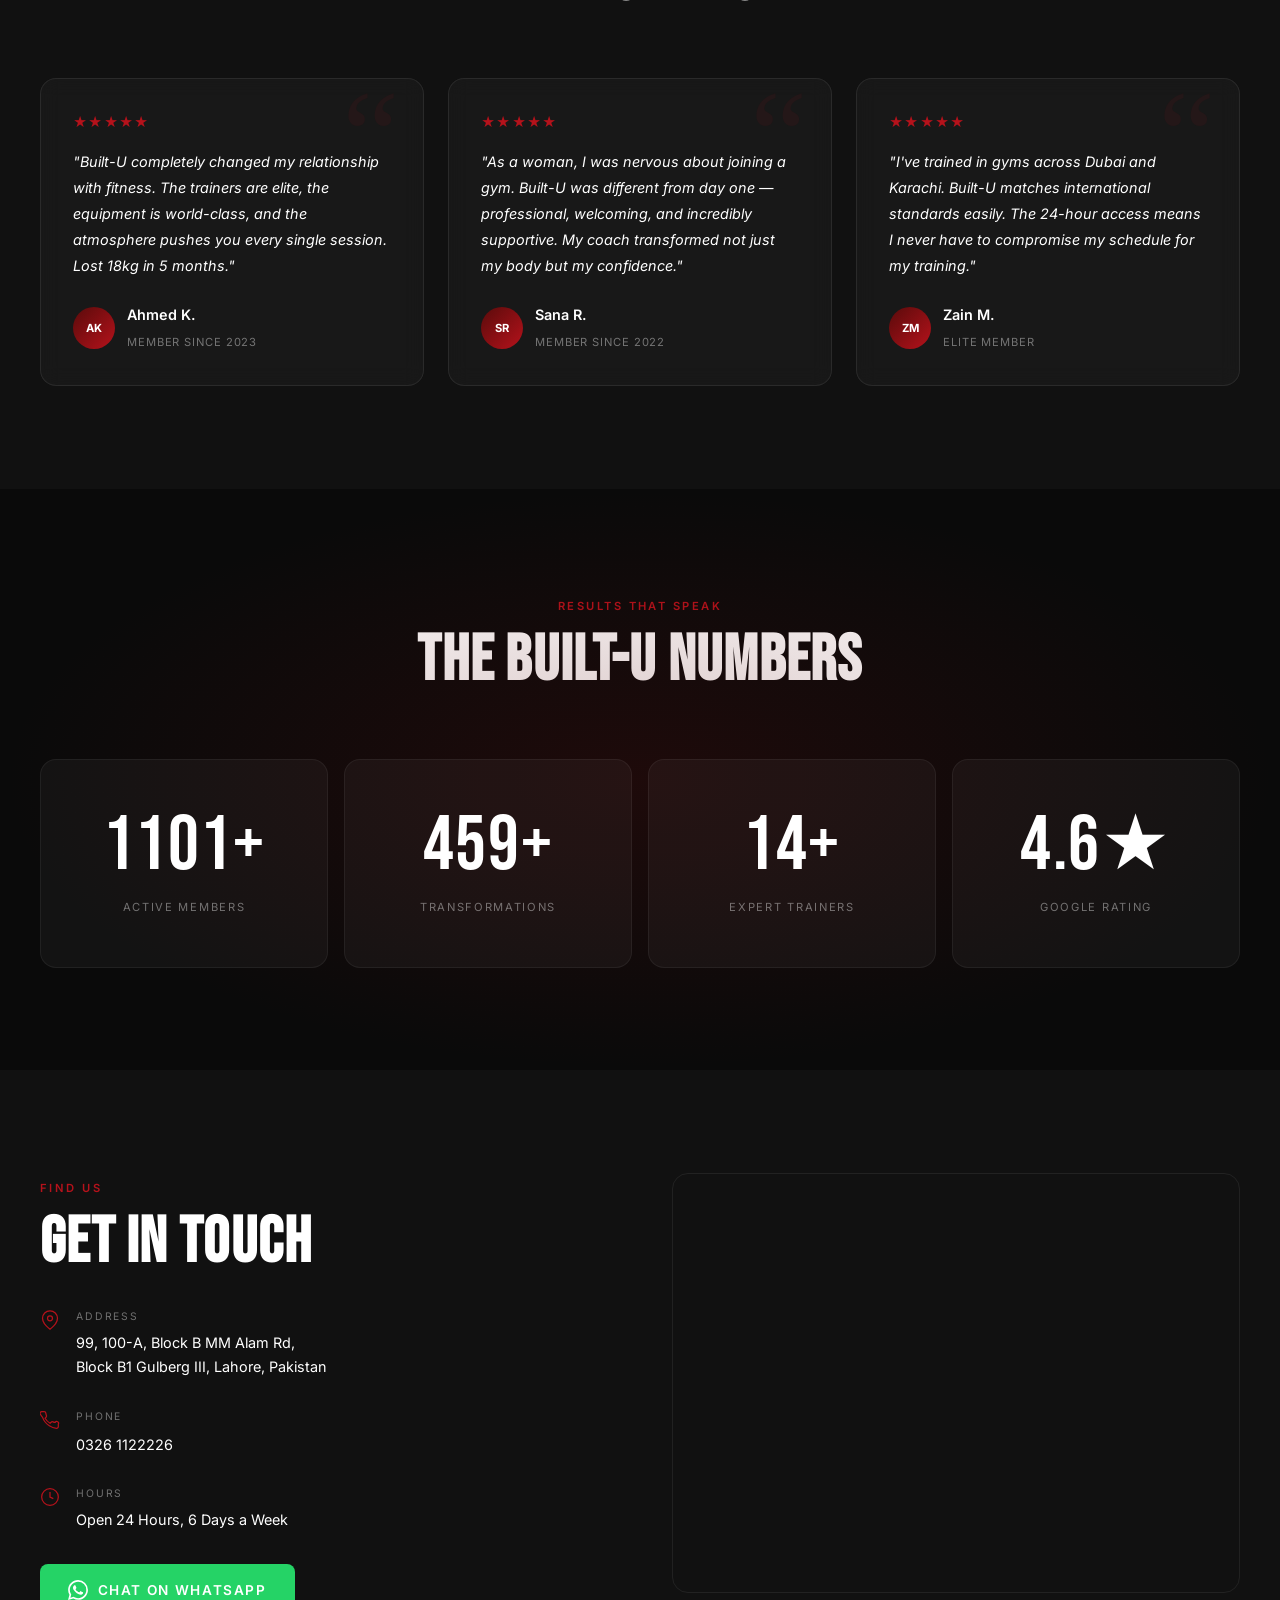
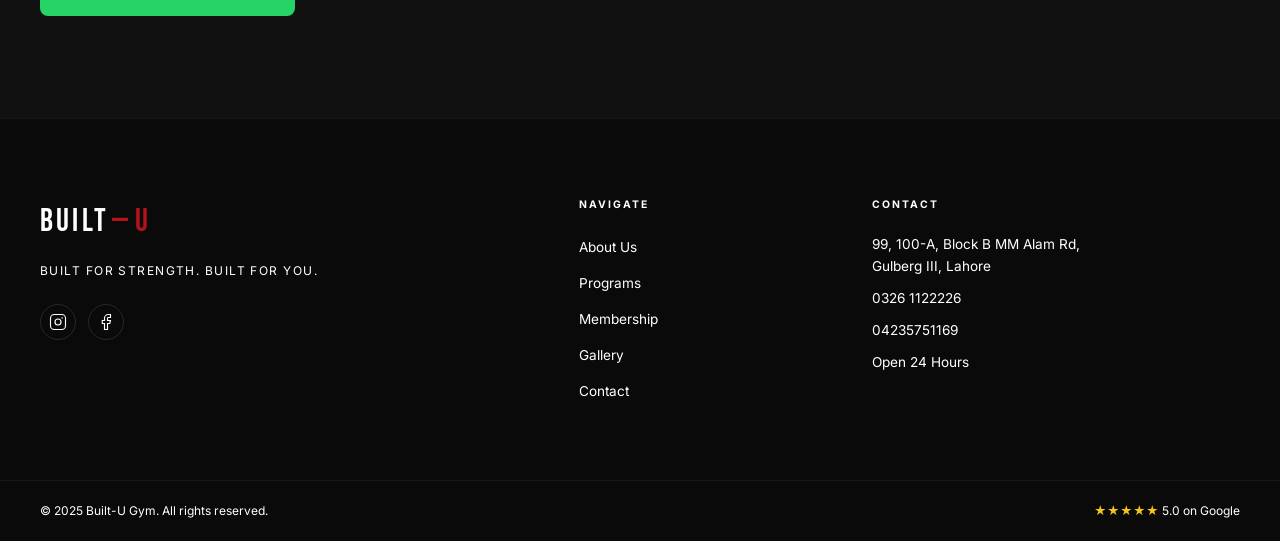
==== commit 5be5ca10: "Update index.html" ====
--- a/index.html
+++ b/index.html
@@ -4,7 +4,7 @@
   <meta charset="UTF-8" />
   <meta name="viewport" content="width=device-width, initial-scale=1.0" />
   <meta name="theme-color" content="#0A0A0A" />
- <link rel="icon" type="image/png" sizes="32x32" href="/favicon.png">
+ <link rel="icon" type="image/png" sizes="32x32" href="/favicon.PNG">
 <link rel="apple-touch-icon" href="/favicon.PNG">
 
   <!-- SEO -->
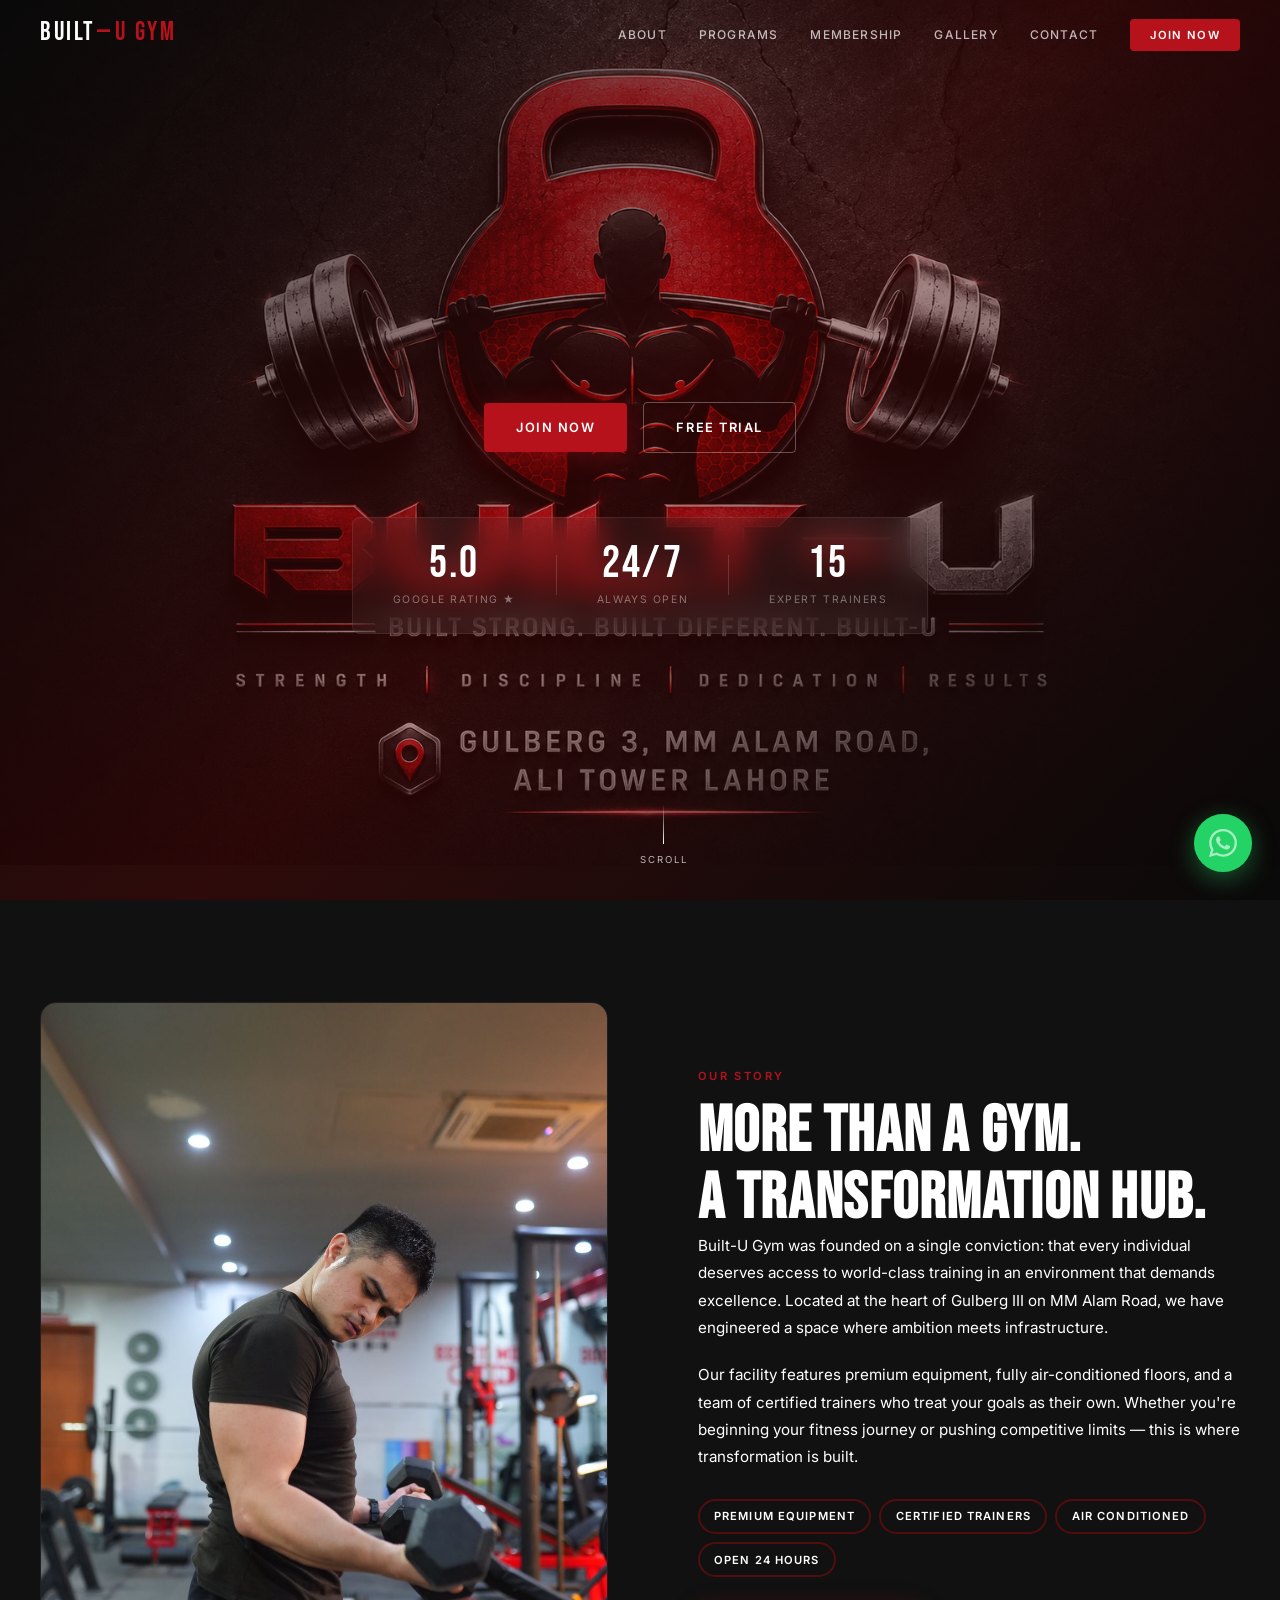
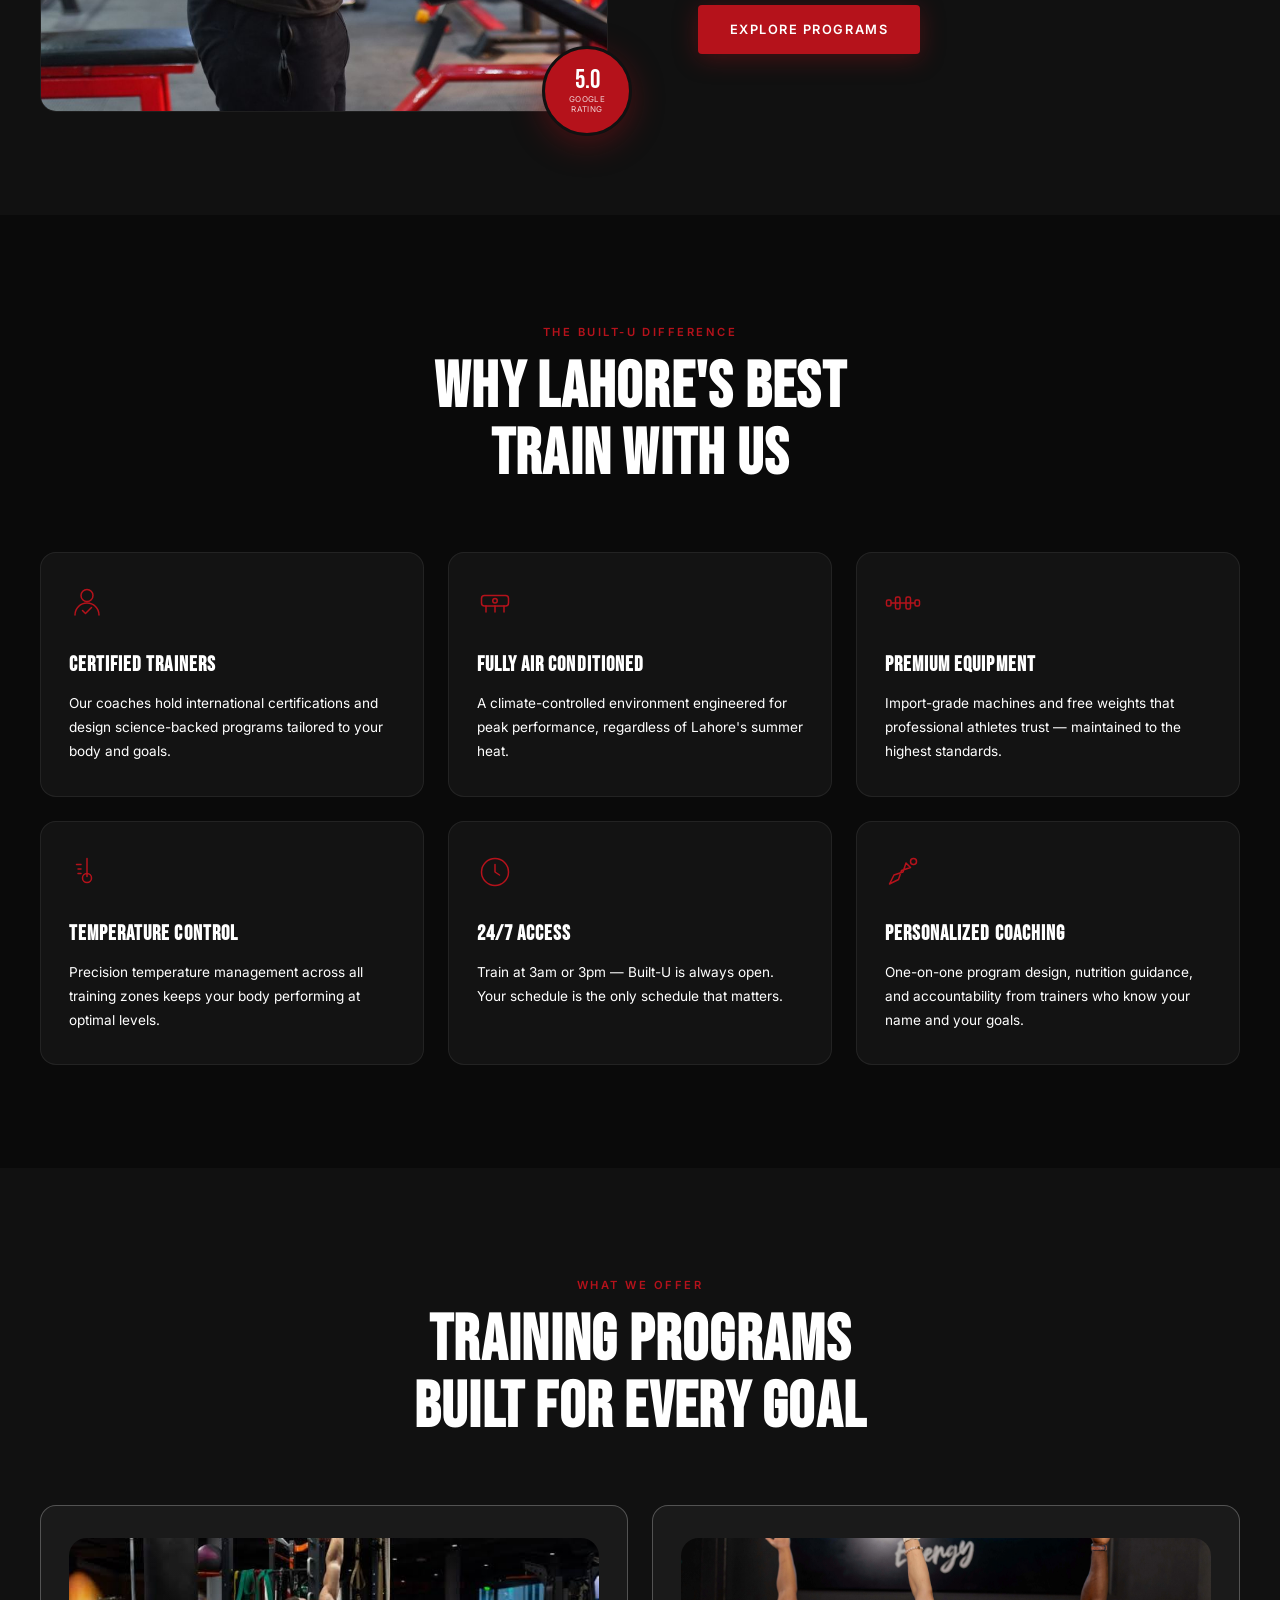
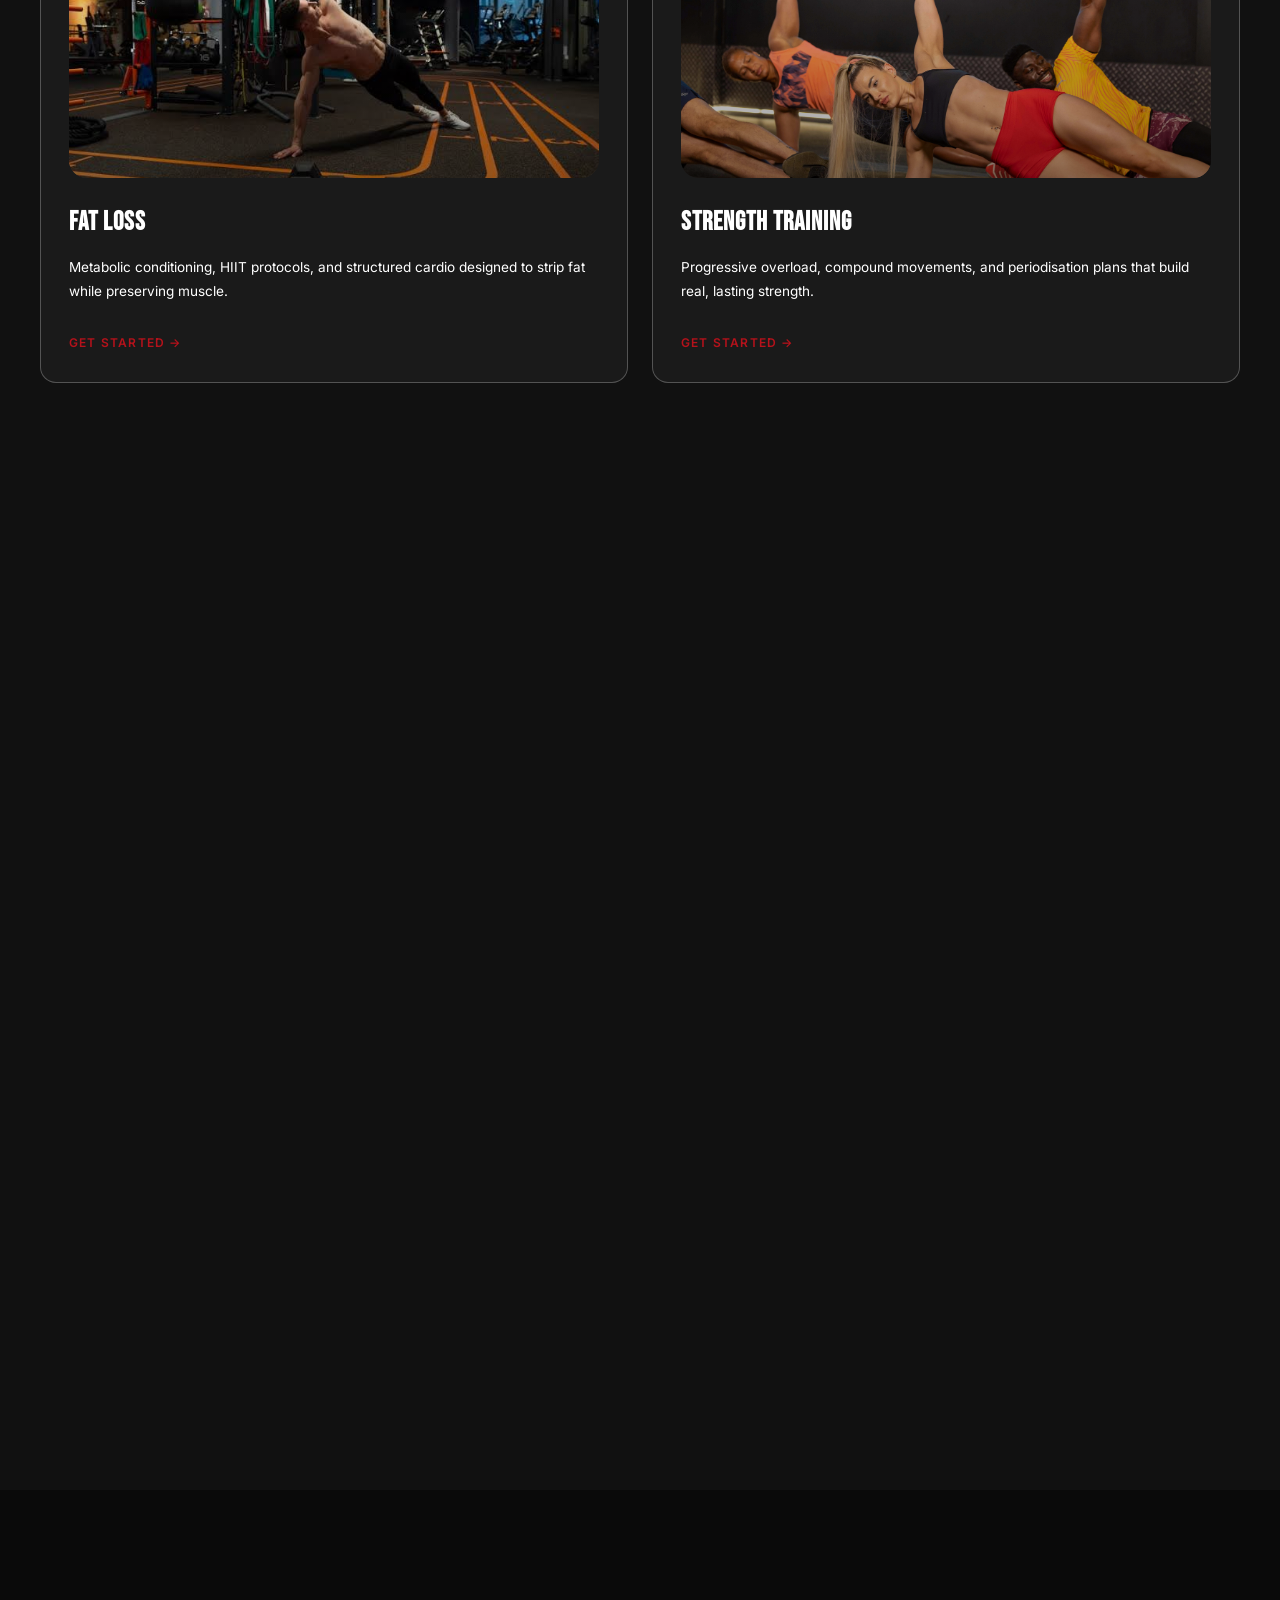
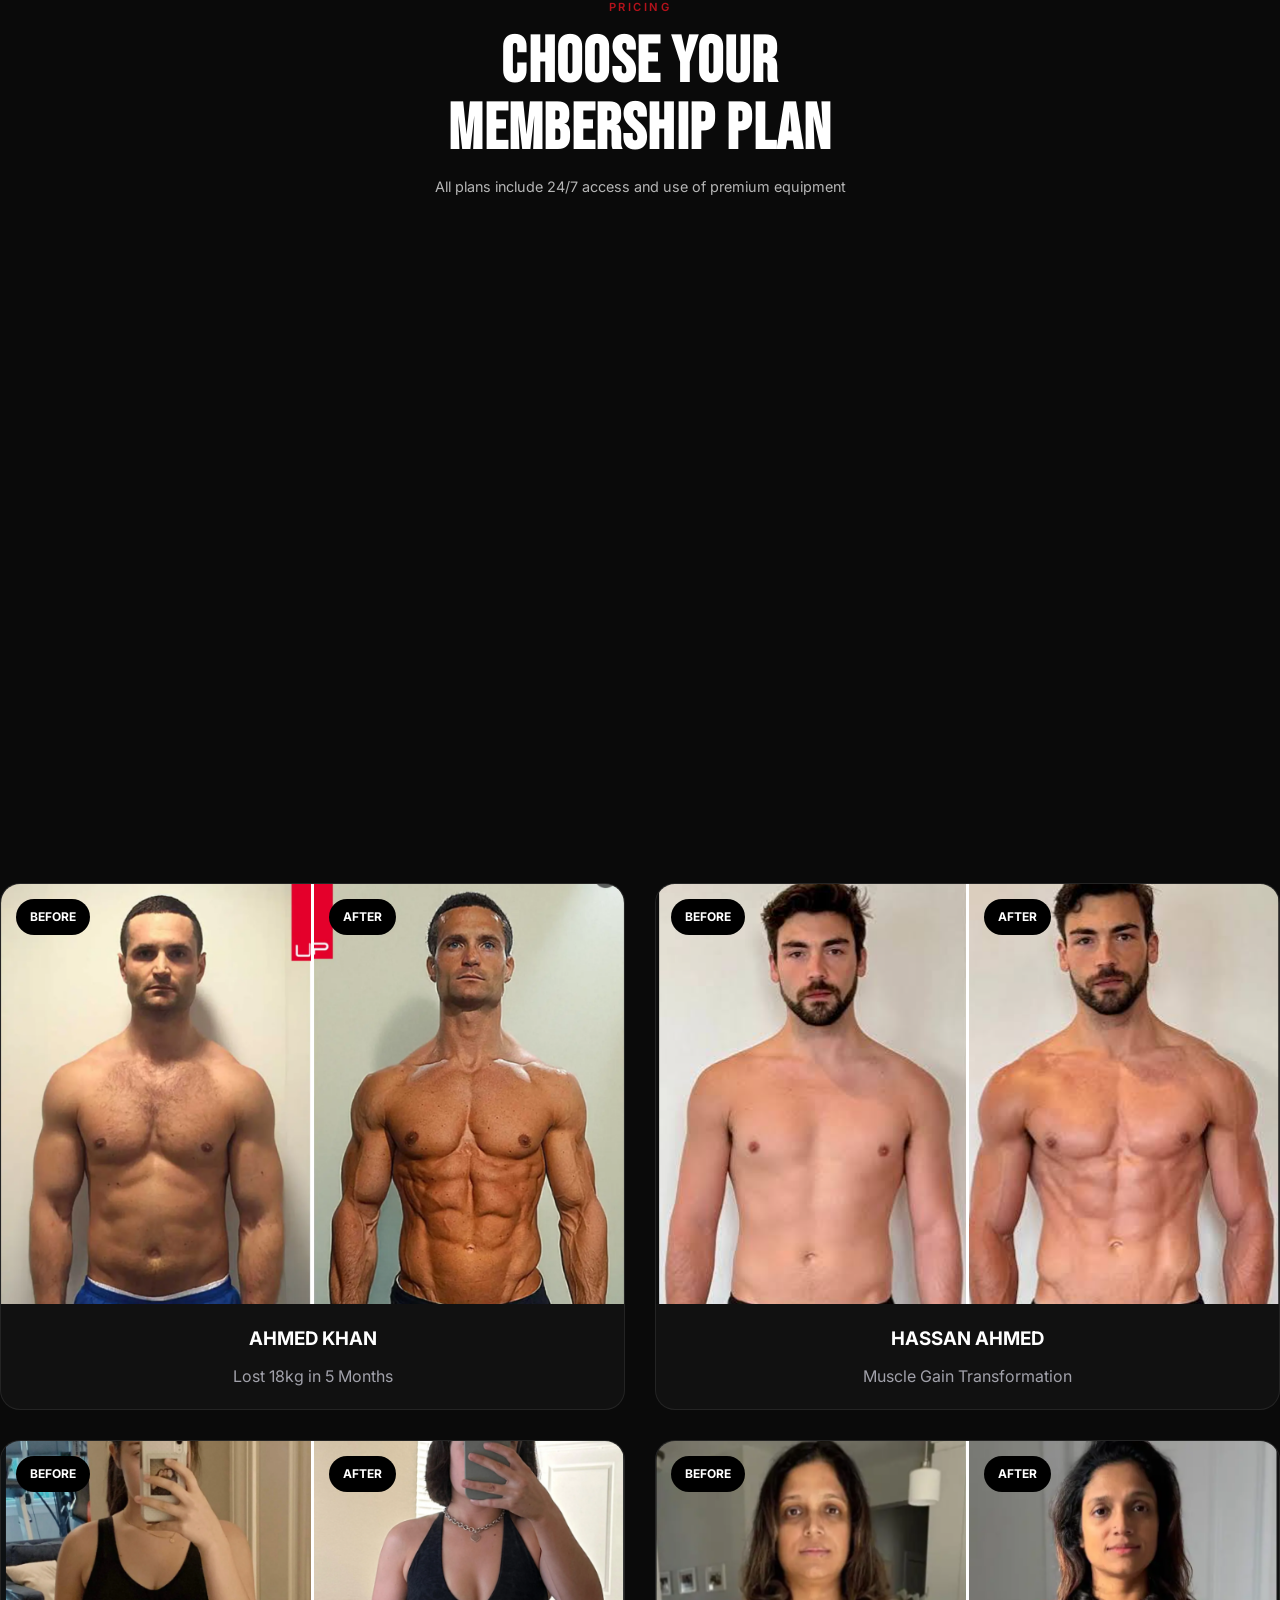
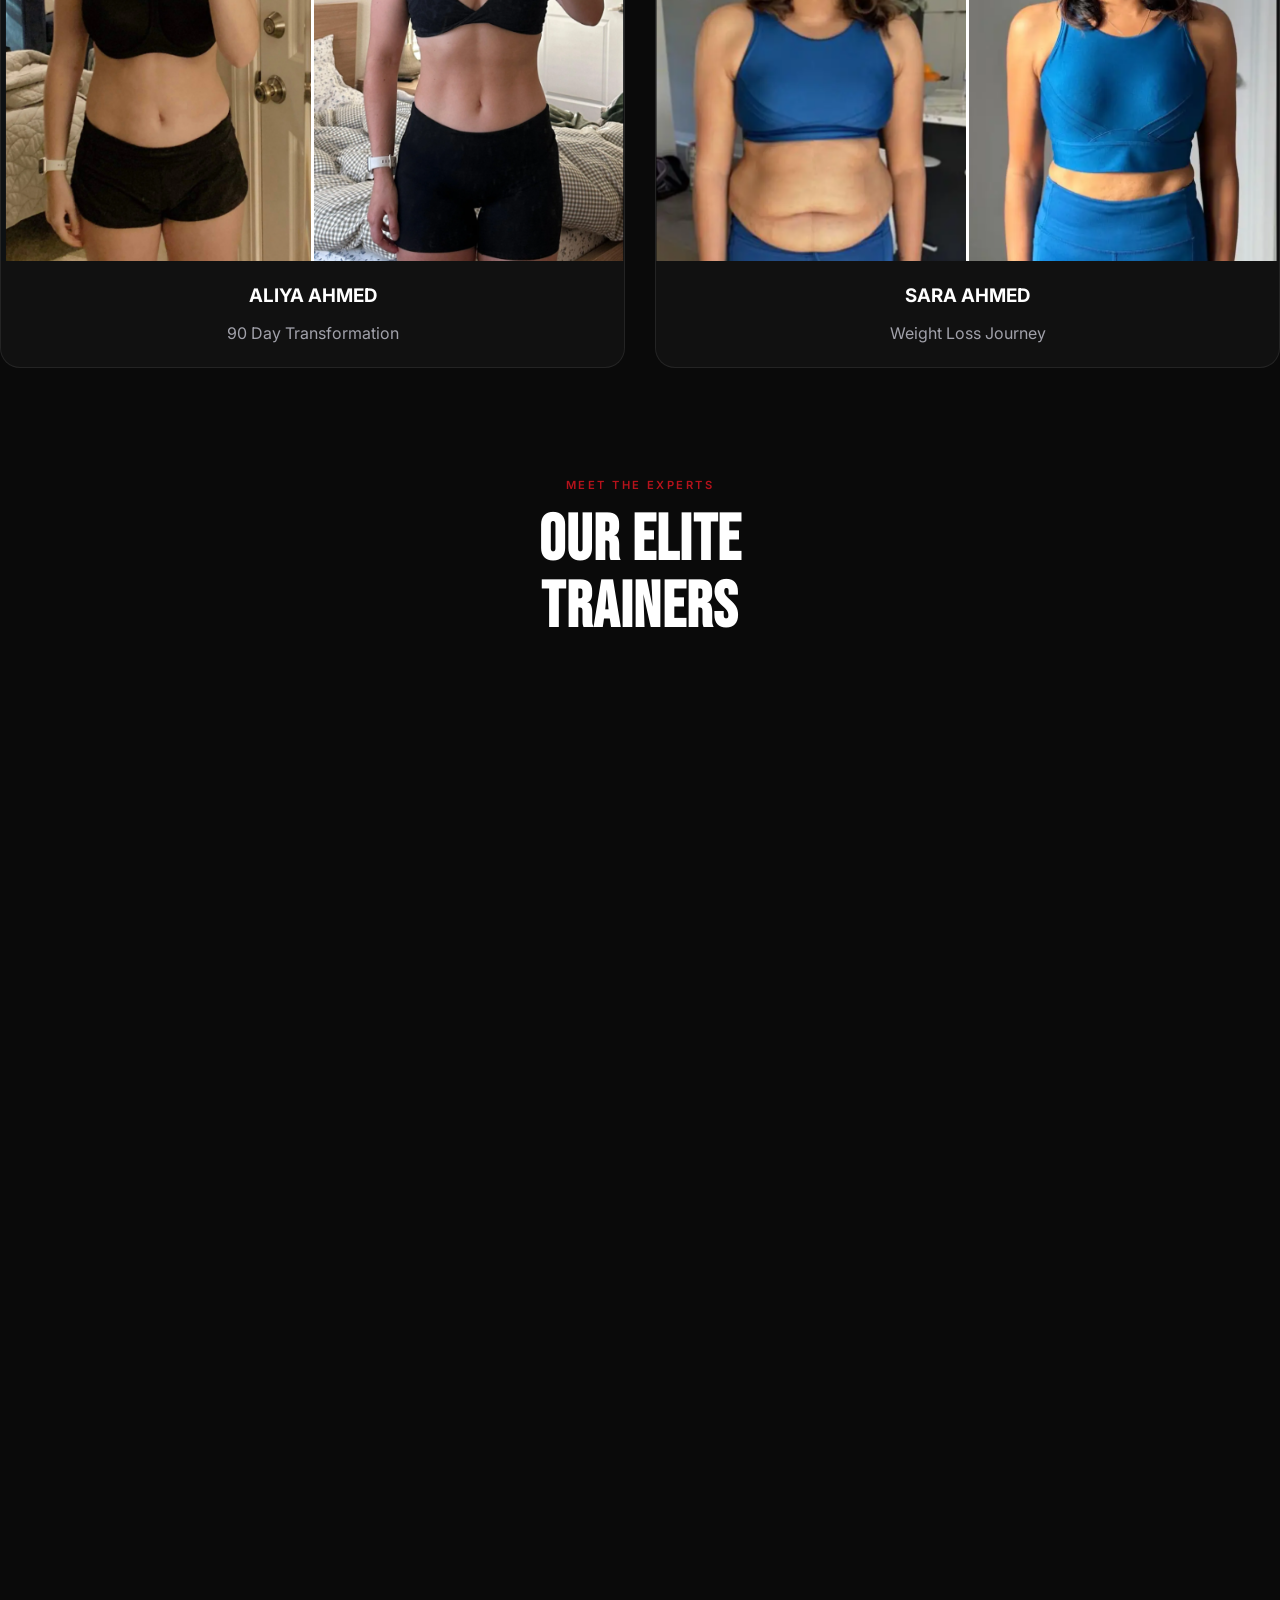
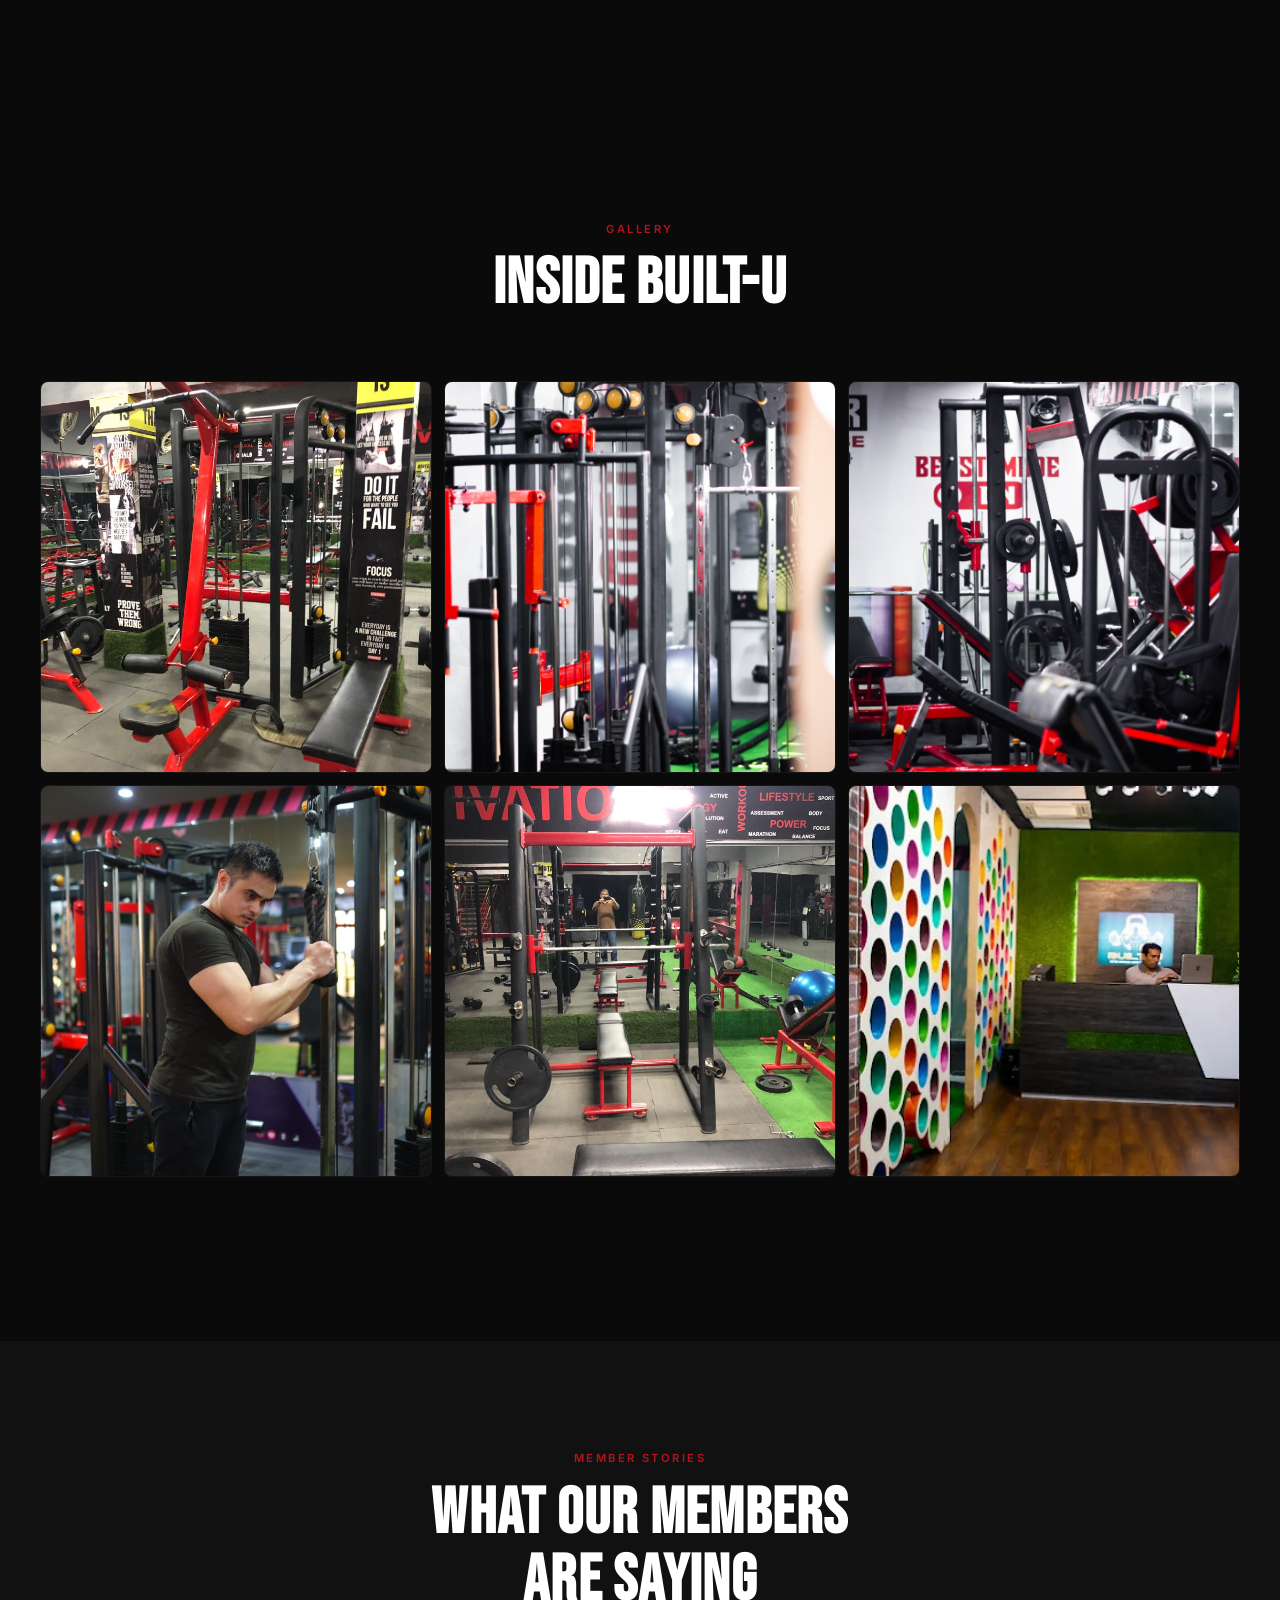
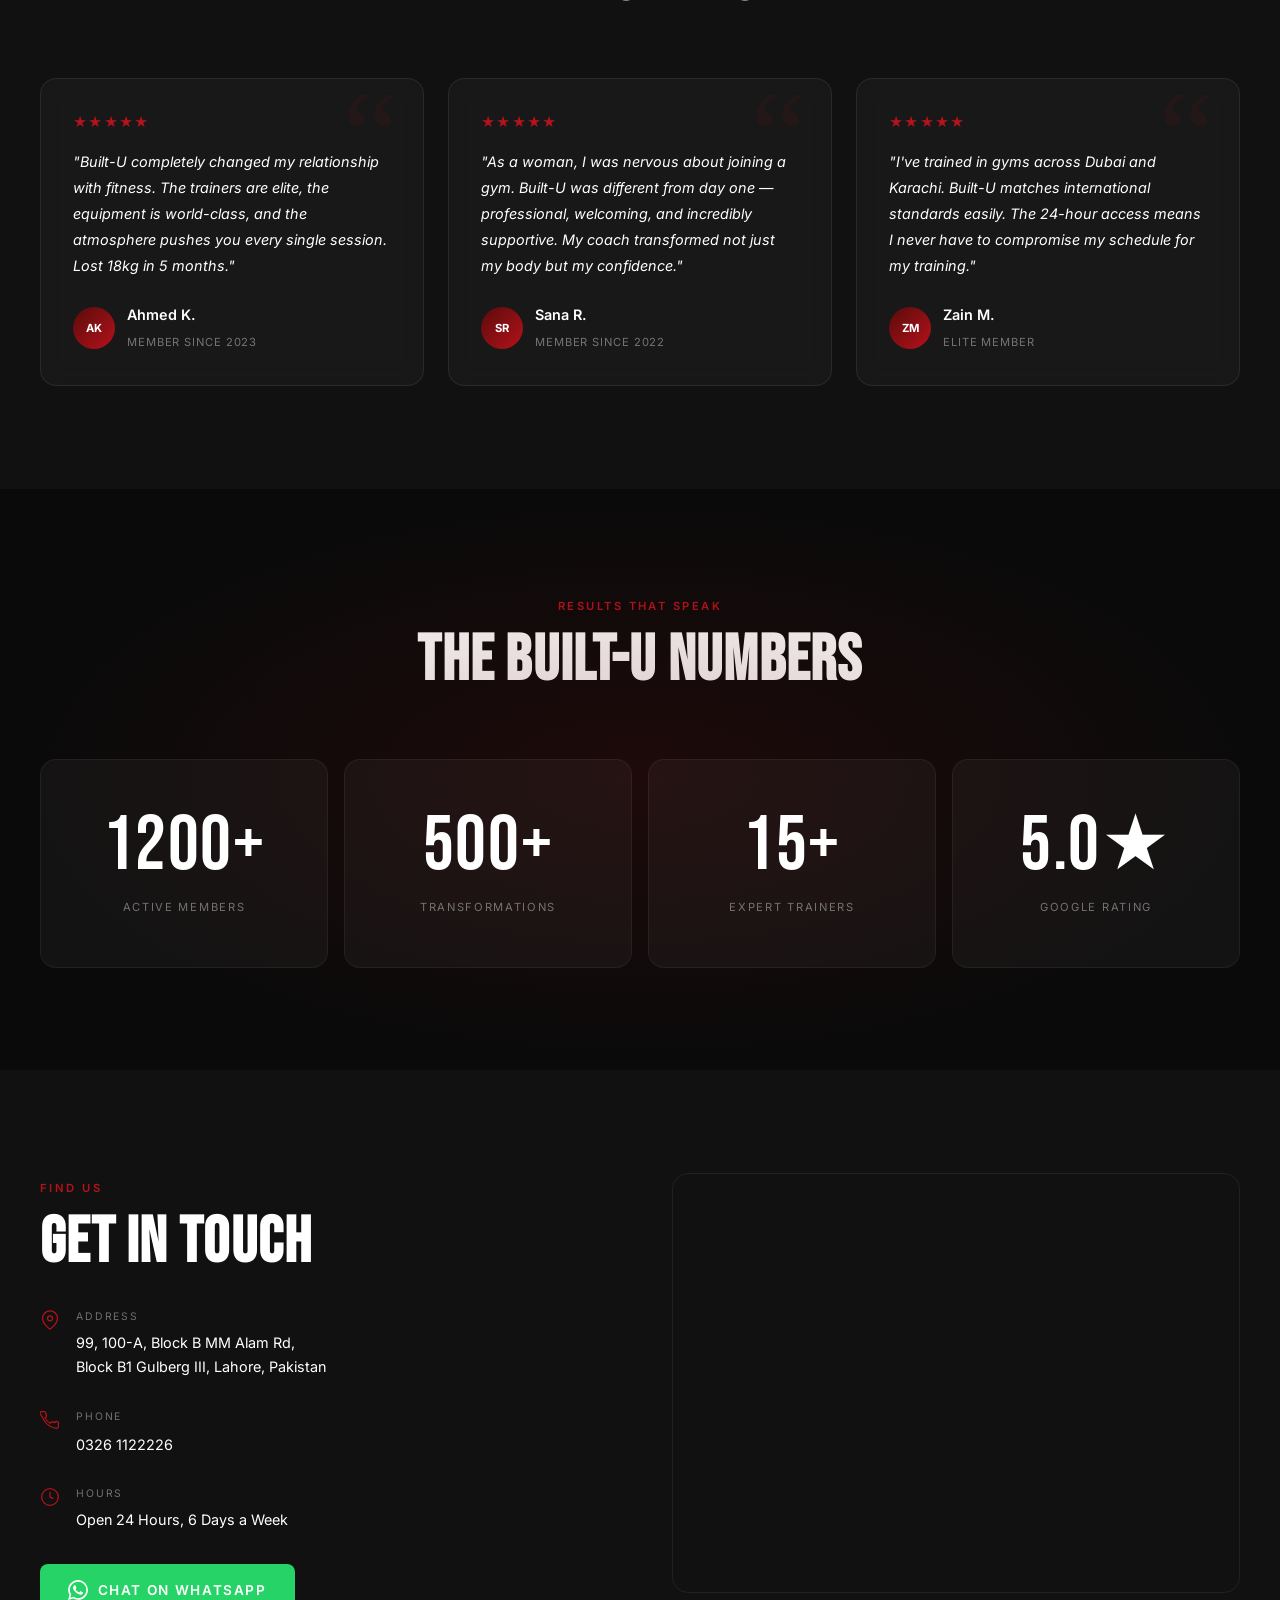
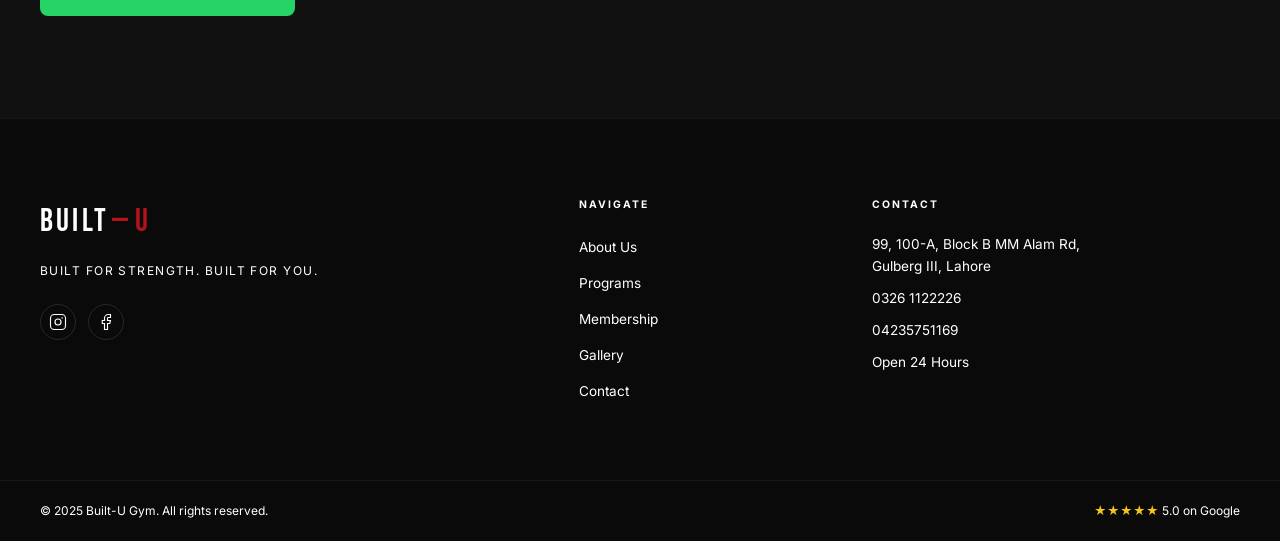
==== commit 8ea06177: "Update index.html" ====
--- a/index.html
+++ b/index.html
@@ -10,7 +10,7 @@
   <!-- SEO -->
   <title>Built-U Gym | Premium Fitness Center in Lahore | Open 24/7</title>
   <meta name="description" content="Built-U Gym — Lahore's premier luxury fitness center on MM Alam Road, Gulberg III. Certified trainers, premium equipment, open 24/7. 5.0 ★ rated. Join today." />
-  <meta name="keywords" content="gym lahore, fitness center lahore, premium gym gulberg, 24/7 gym lahore, built u gym" />
+  <meta name="keywords" content="gym lahore, fitness center lahore, premium gym gulberg, 24/6 gym lahore, built u gym" />
 
   <!-- Open Graph -->
   <meta property="og:type" content="website" />
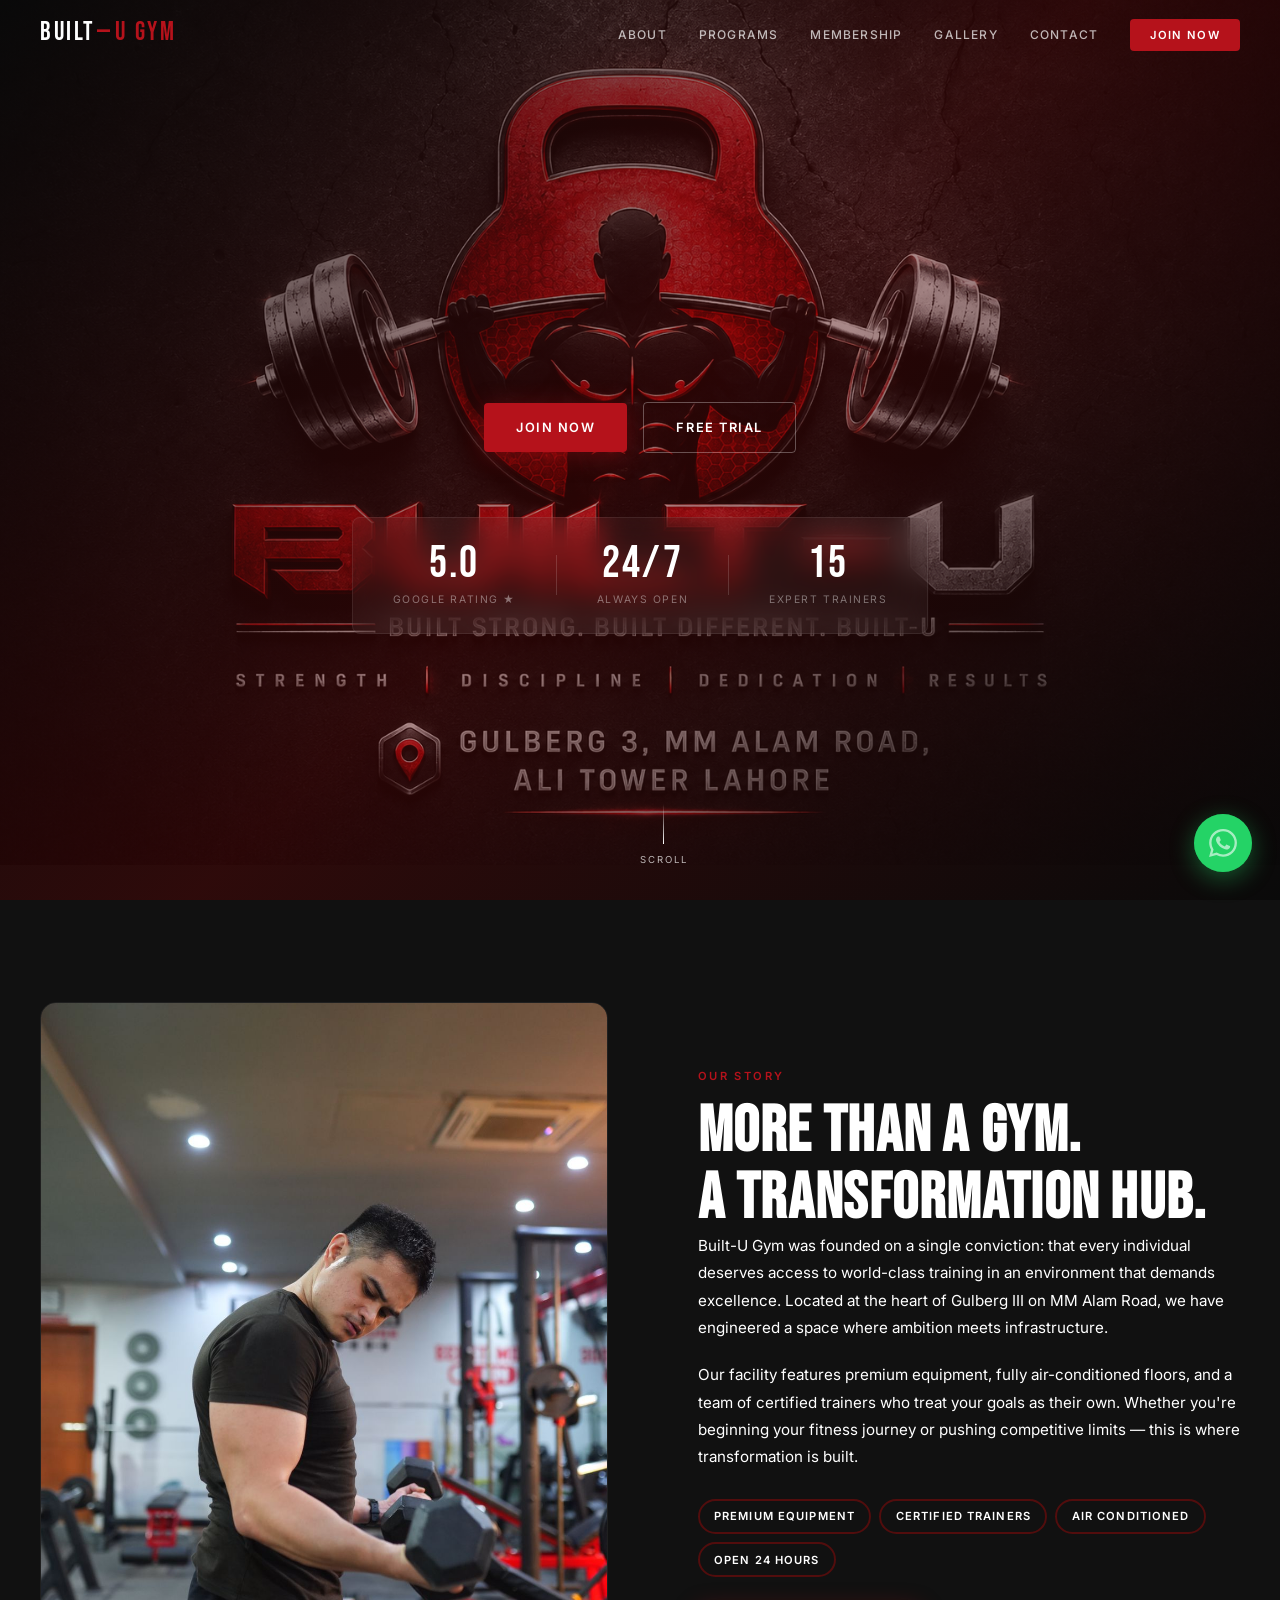
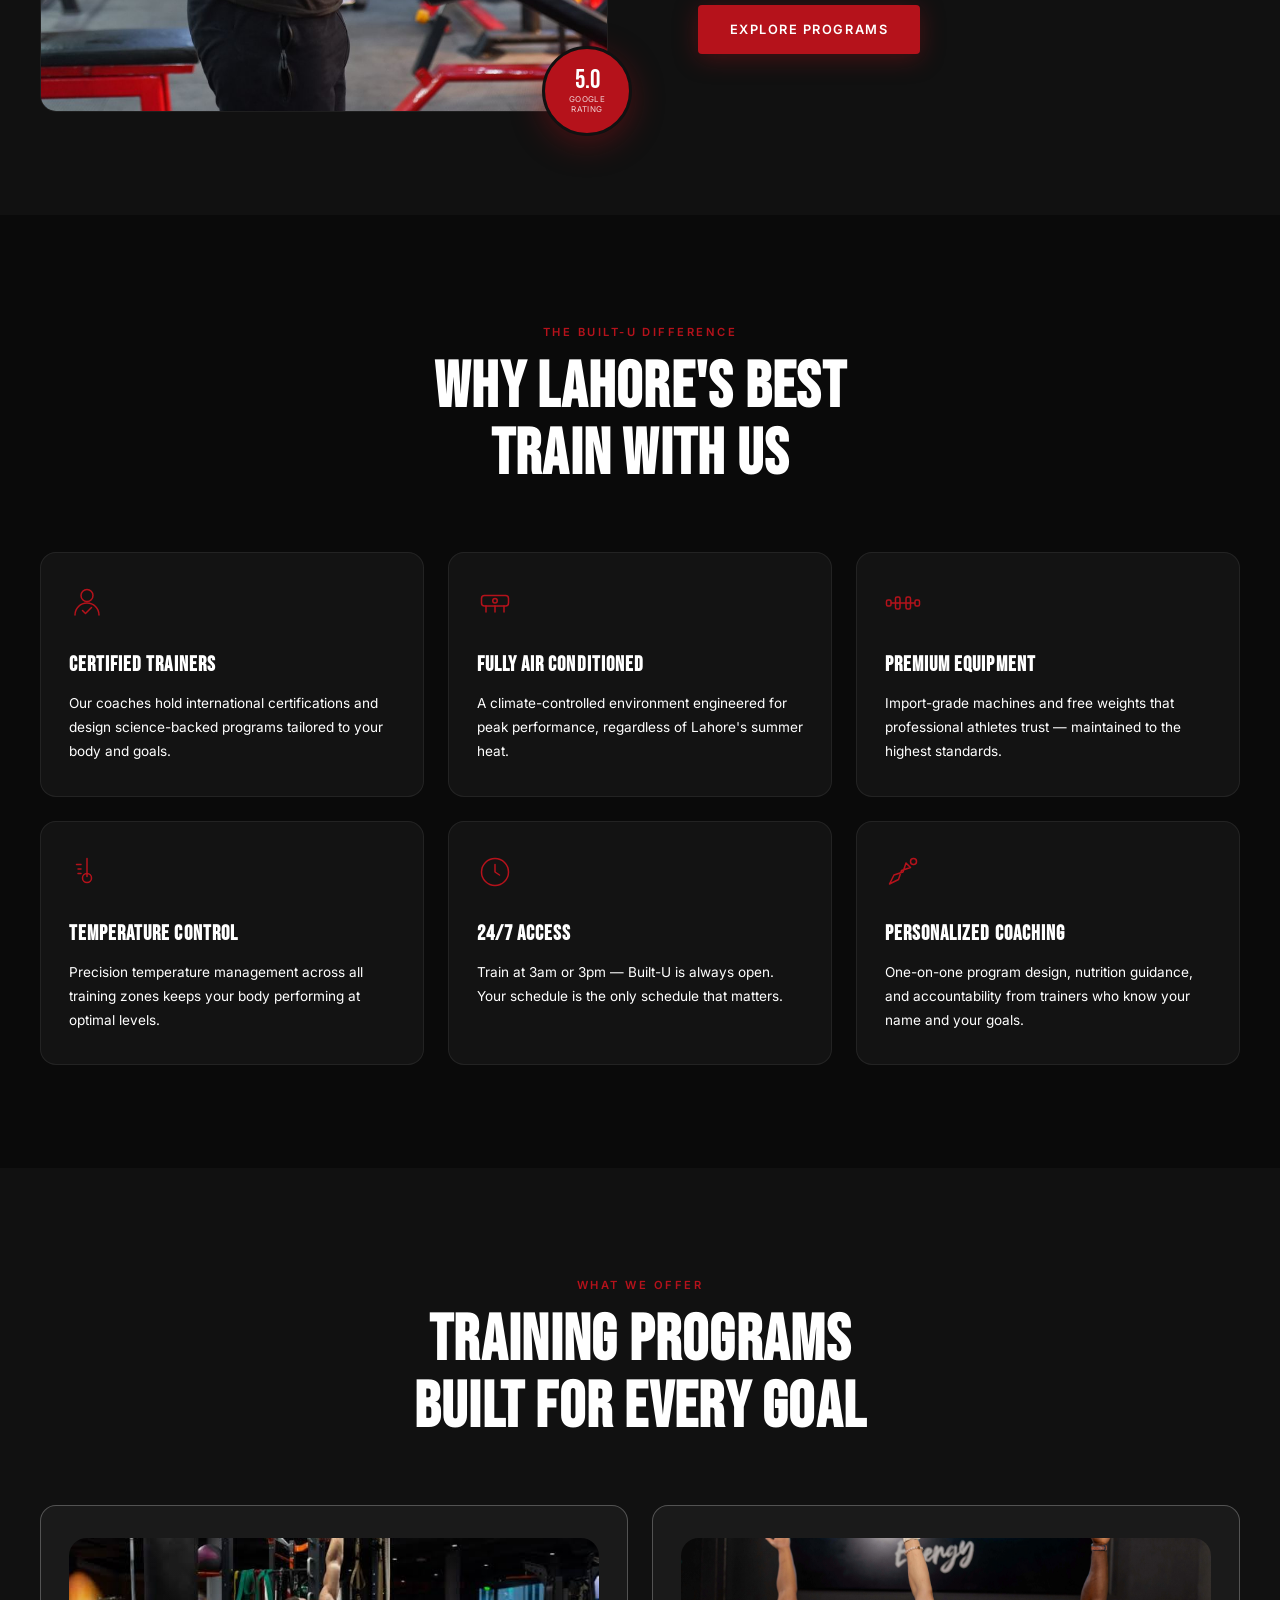
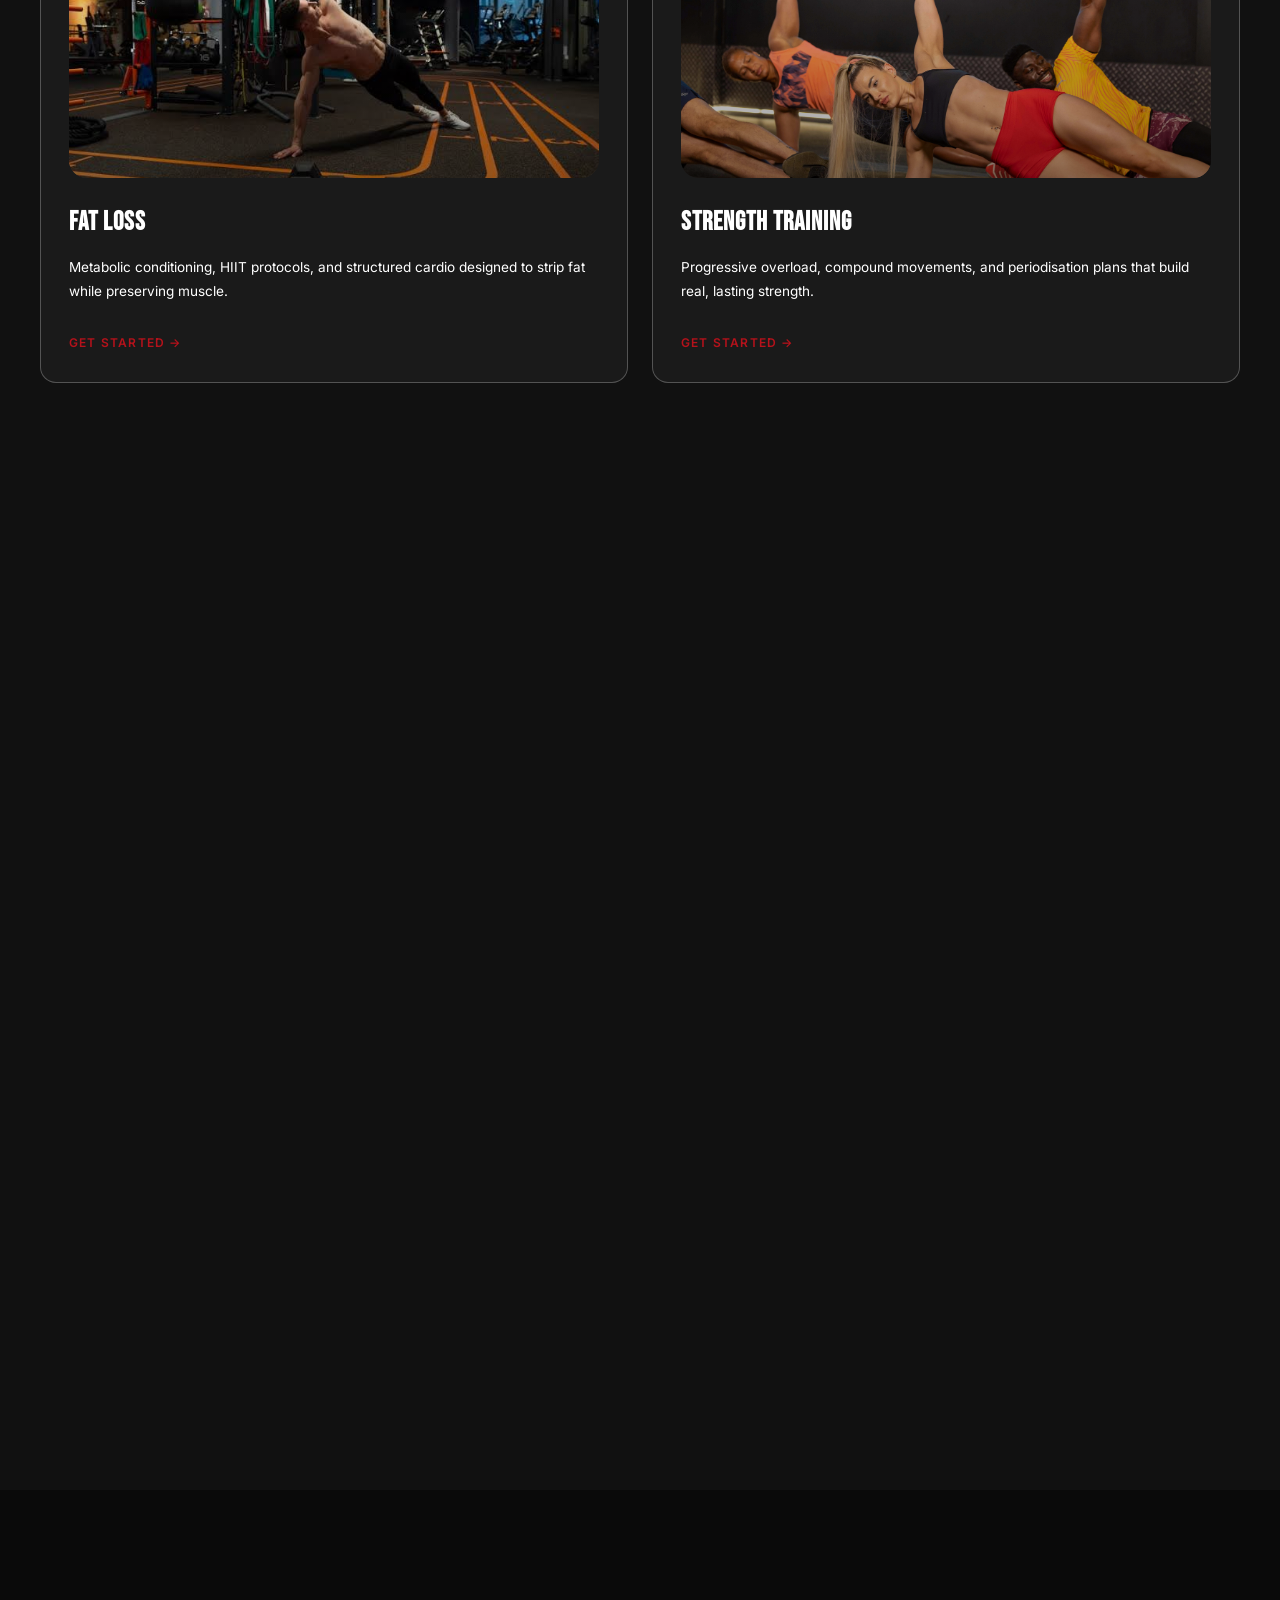
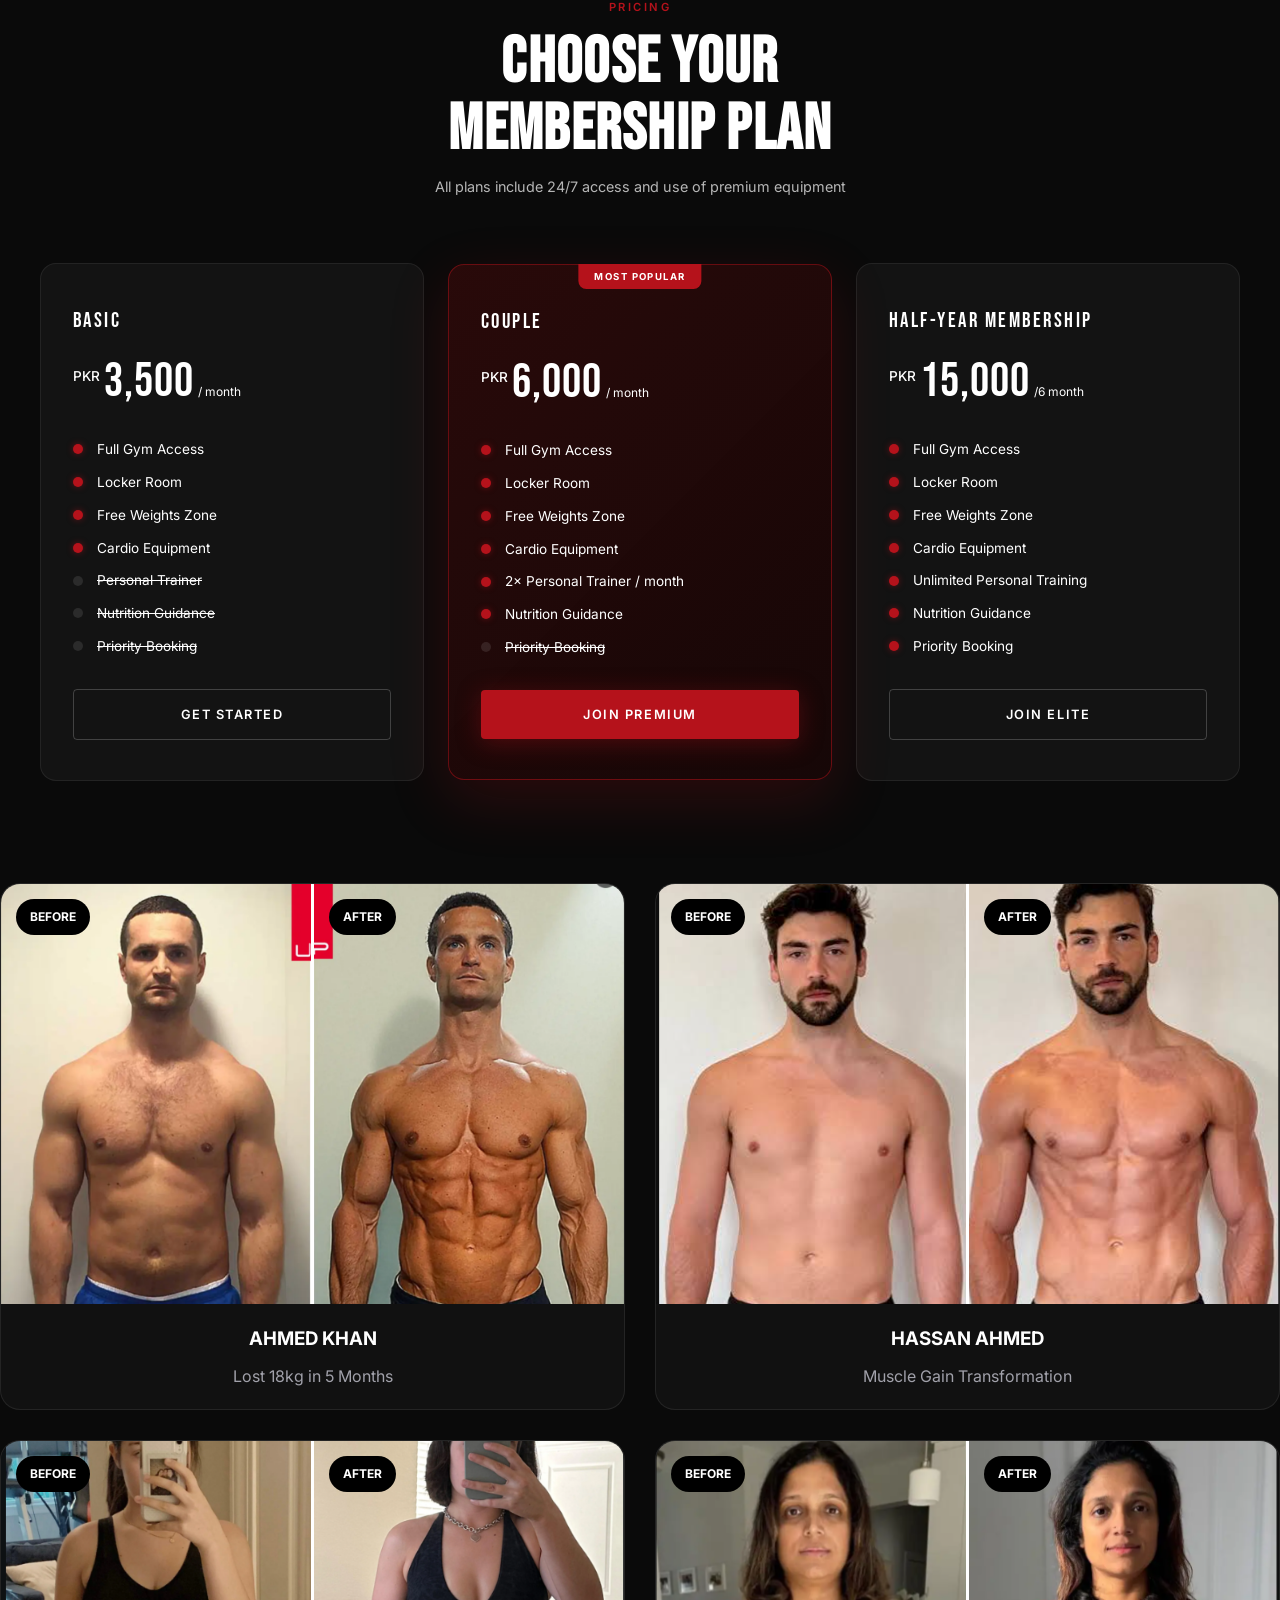
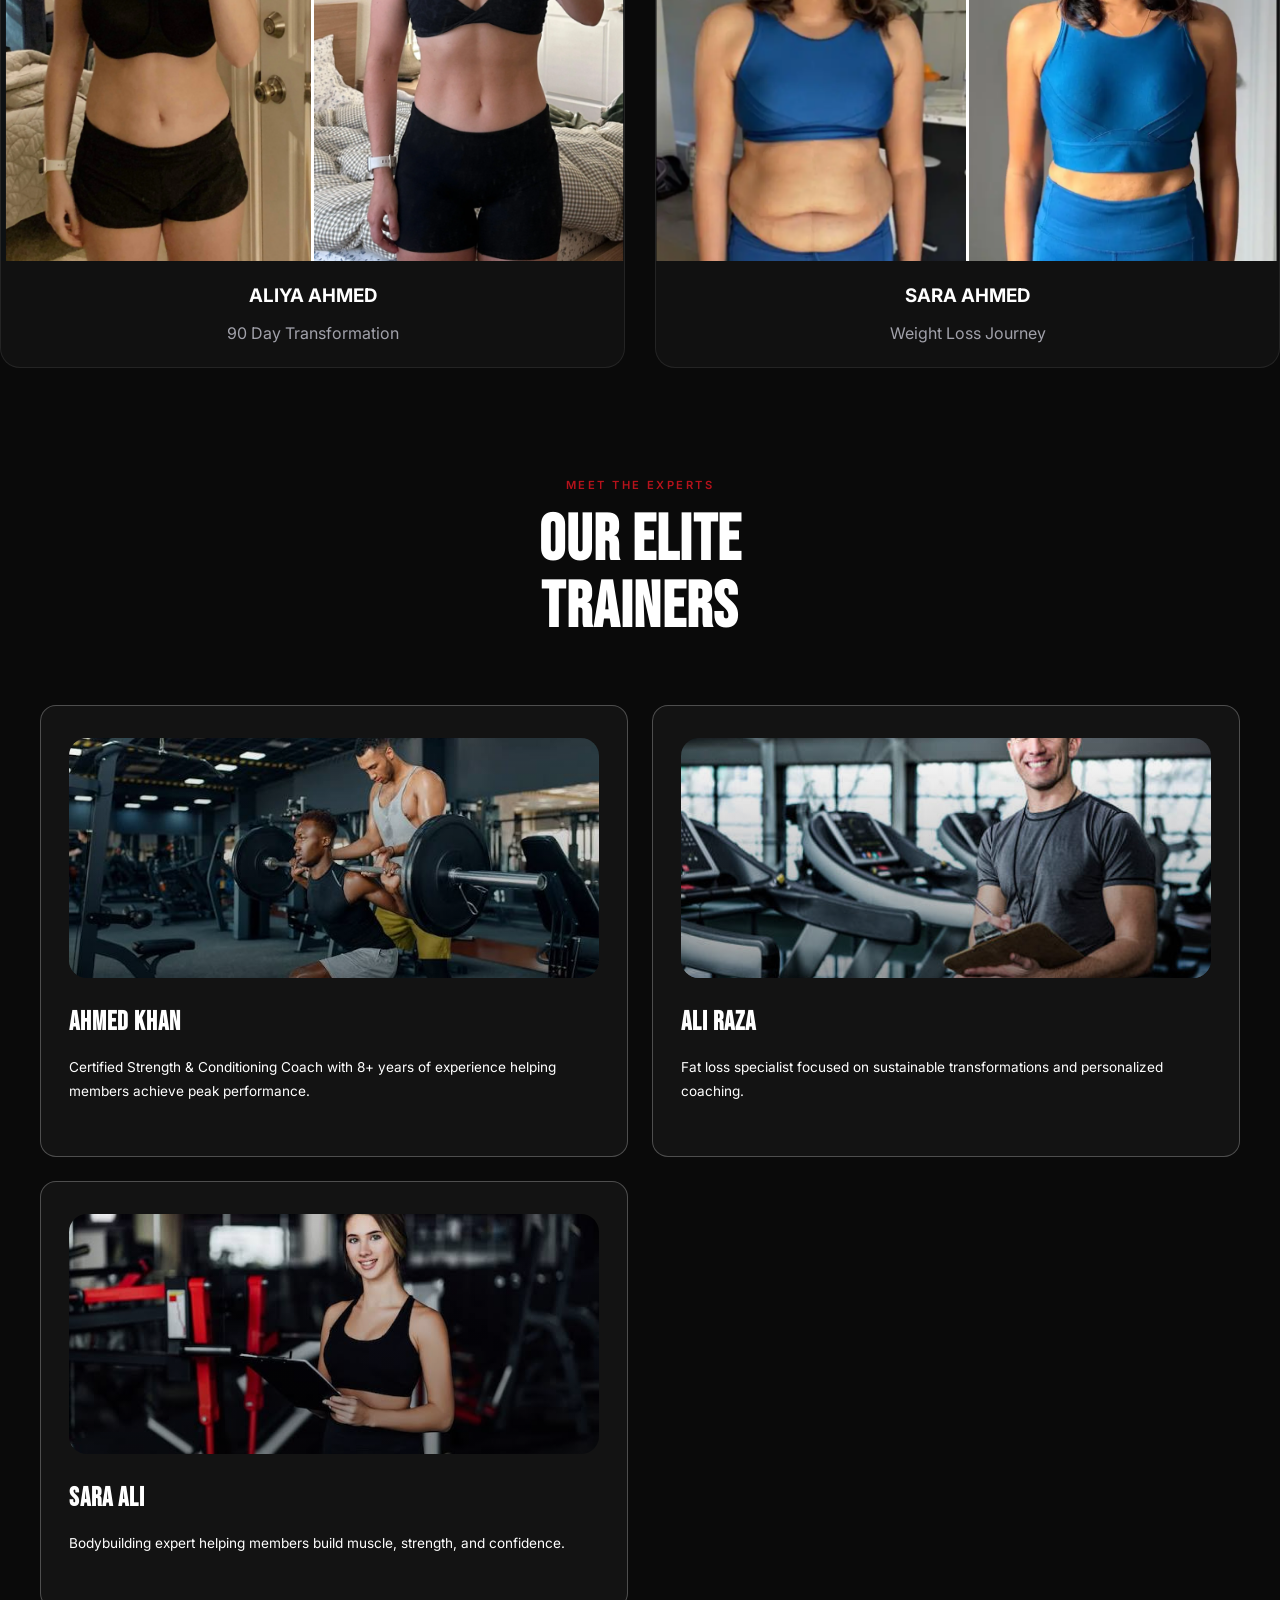
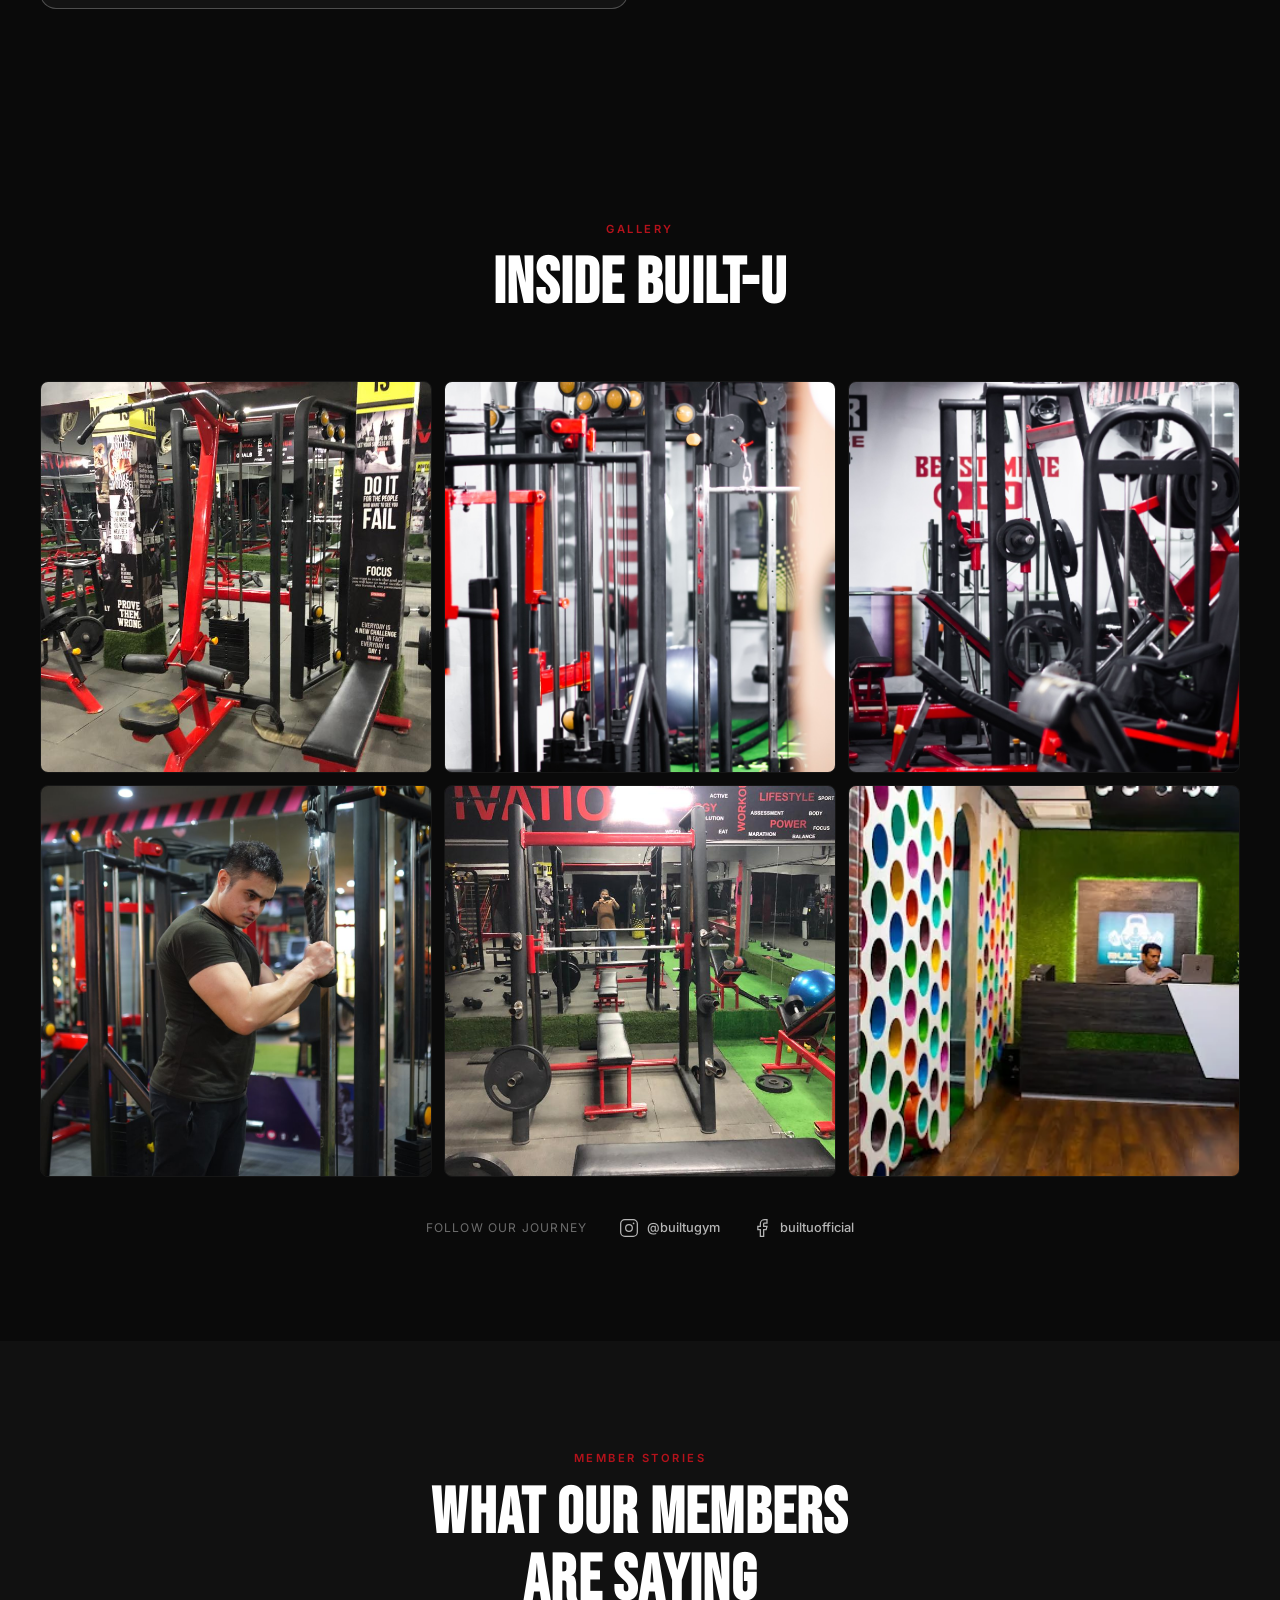
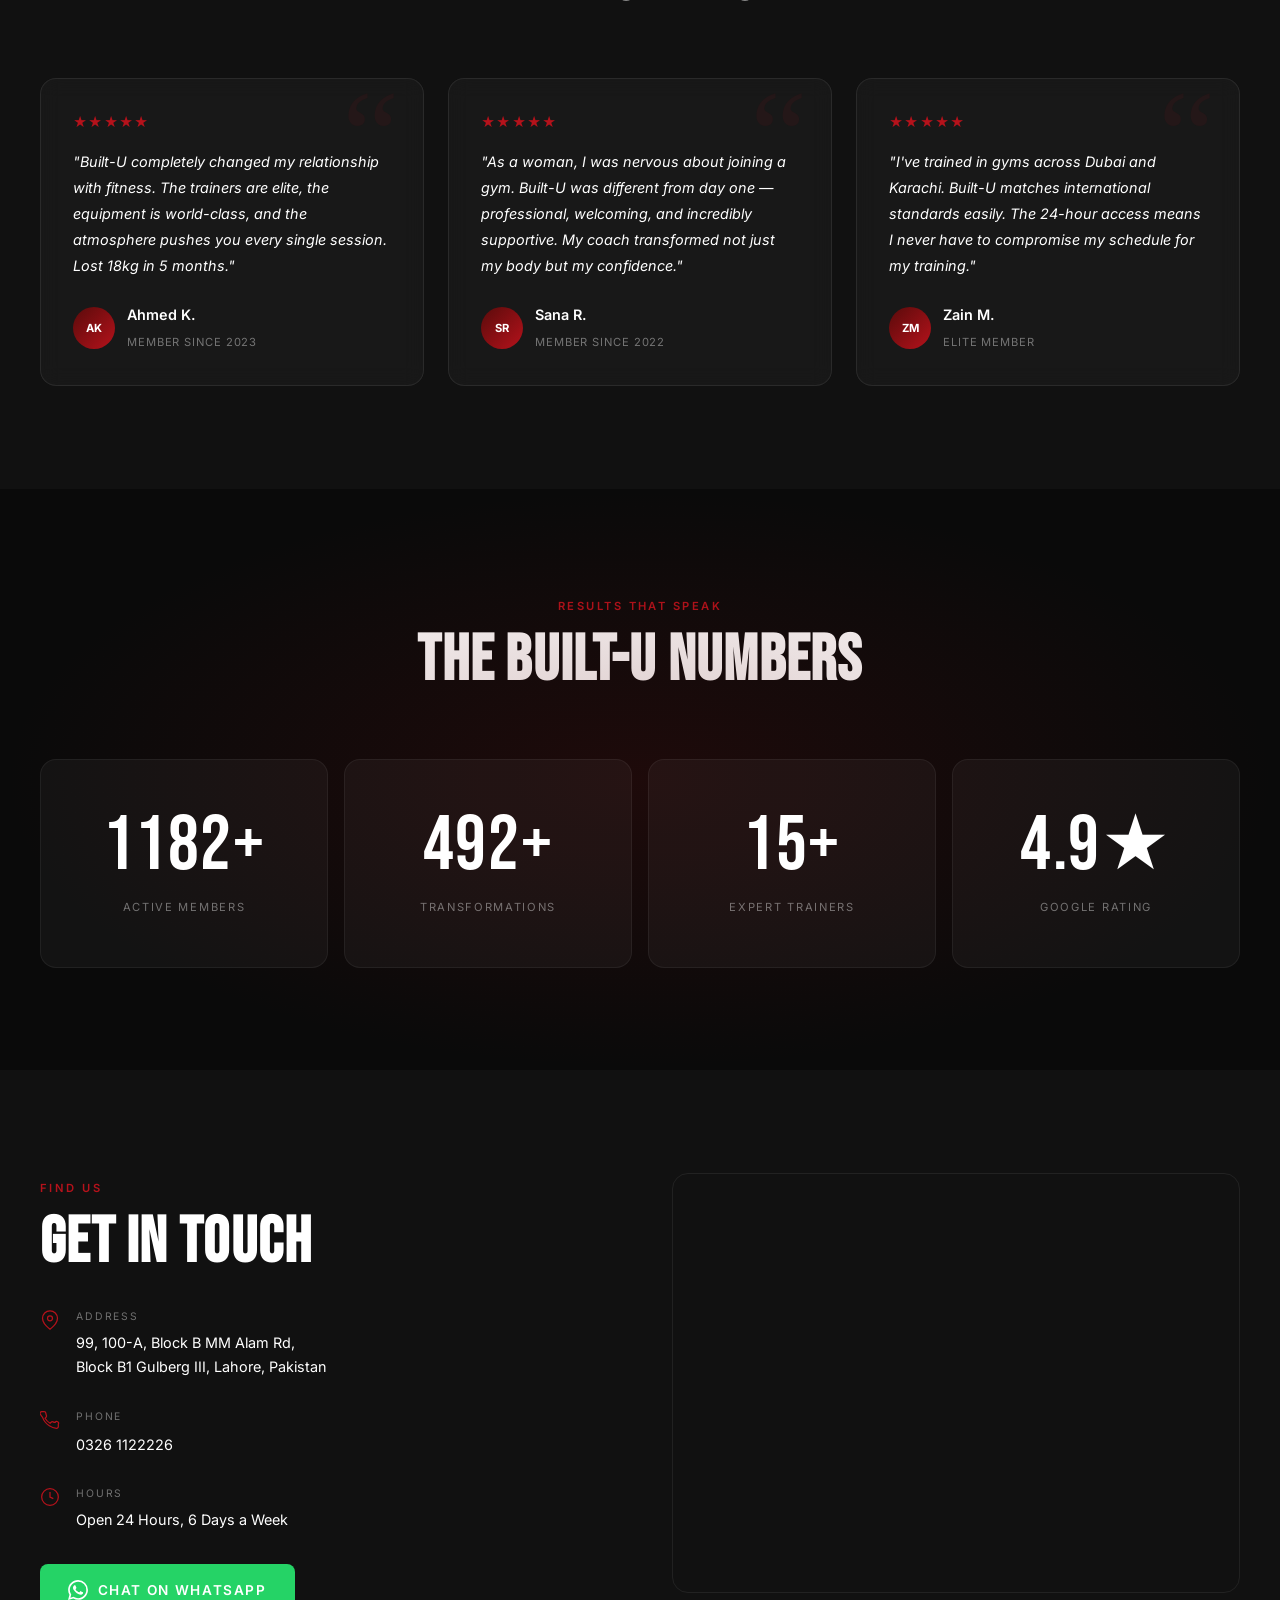
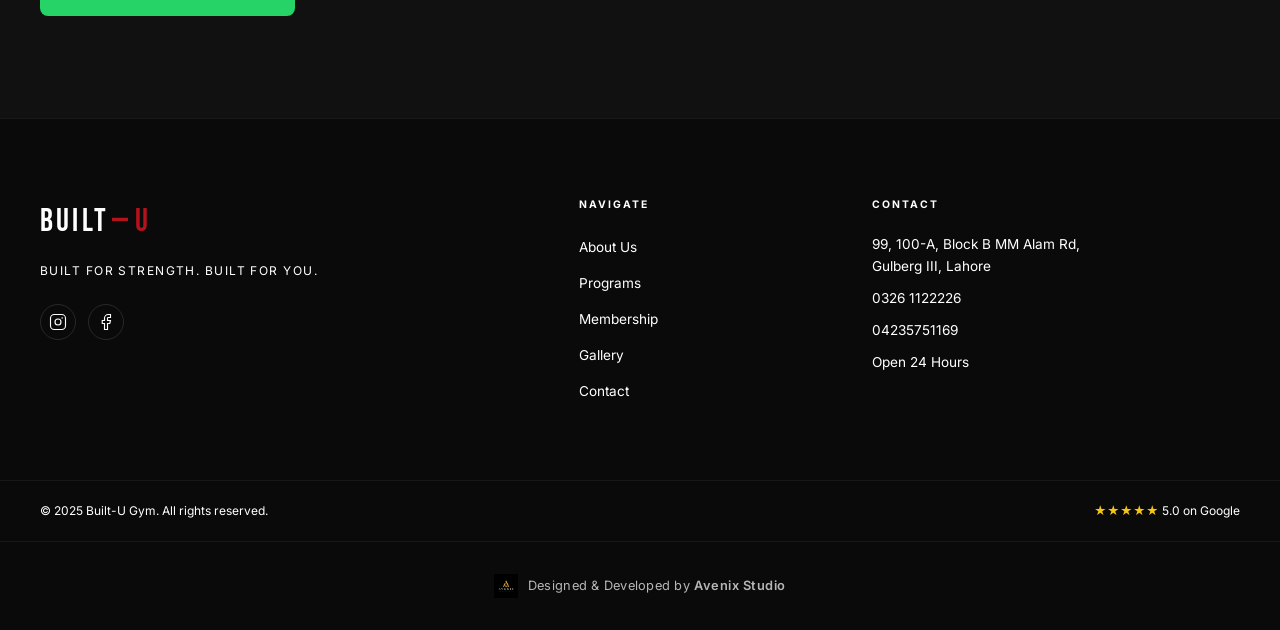
==== commit 92464fb9: "A" ====
--- a/index.html
+++ b/index.html
@@ -865,6 +865,20 @@
         </p>
       </div>
     </div>
+
+    <!-- ─── Avenix Studio Credit ─── -->
+    <div class="footer-credit">
+      <a
+        href="https://www.avenixstudios.com"
+        class="credit-link"
+        target="_blank"
+        rel="noopener noreferrer"
+        aria-label="Designed & Developed by Avenix Studio"
+      >
+        <img src="images/logo.png" alt="Avenix Studio logo" class="credit-logo" loading="lazy" />
+        <span class="credit-text">Designed &amp; Developed by <strong>Avenix Studio</strong></span>
+      </a>
+    </div>
   </footer>
 
   <!-- ═══════════════════════════════════════════
--- a/style.css
+++ b/style.css
@@ -1364,6 +1364,57 @@
 
 .stars-gold { color: #F5C518; }
 
+/* ── AVENIX STUDIO CREDIT ───────────────────────────── */
+.footer-credit {
+  border-top: 1px solid rgba(255,255,255,0.06);
+  padding-block: 1.5rem;
+  text-align: center;
+}
+
+.credit-link {
+  display: inline-flex;
+  align-items: center;
+  justify-content: center;
+  gap: 0.6rem;
+  padding: 0.5rem 0.9rem;
+  border-radius: var(--radius);
+  color: var(--white-70);
+  font-family: var(--font-body);
+  font-size: 0.8rem;
+  font-weight: 400;
+  letter-spacing: 0.02em;
+  transition: transform var(--transition-fast), color var(--transition-fast);
+  will-change: transform;
+}
+
+.credit-link:hover,
+.credit-link:focus-visible {
+  transform: scale(1.03);
+  color: #F5C518;
+}
+
+.credit-logo {
+  width: 24px;
+  height: 24px;
+  object-fit: contain;
+  transition: filter var(--transition-fast);
+}
+
+.credit-link:hover .credit-logo,
+.credit-link:focus-visible .credit-logo {
+  filter: drop-shadow(0 0 6px rgba(245,197,24,0.45));
+}
+
+.credit-text strong {
+  font-weight: 600;
+  letter-spacing: 0.04em;
+}
+
+@media (max-width: 480px) {
+  .credit-link { font-size: 0.72rem; gap: 0.45rem; }
+  .credit-logo { width: 20px; height: 20px; }
+}
+
 /* ── WHATSAPP FLOAT ─────────────────────────────────── */
 .wa-float {
   position: fixed;
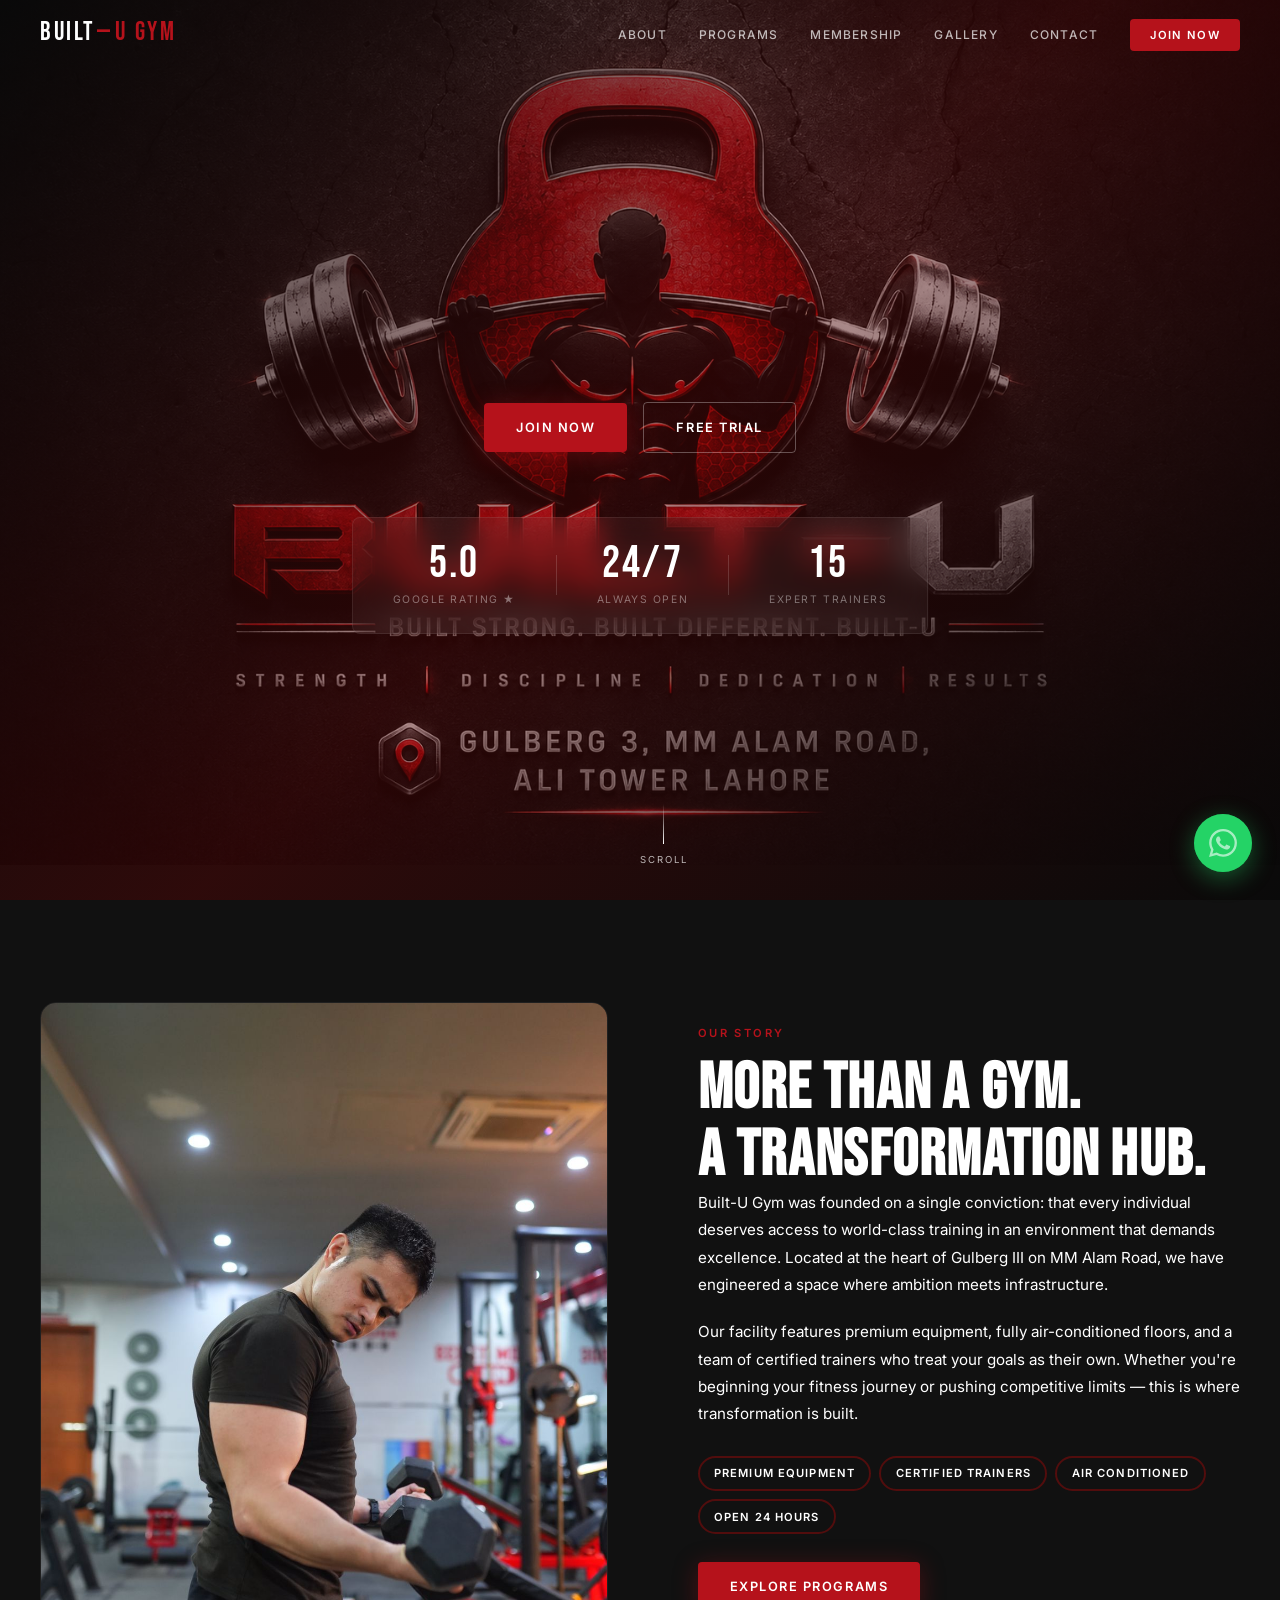
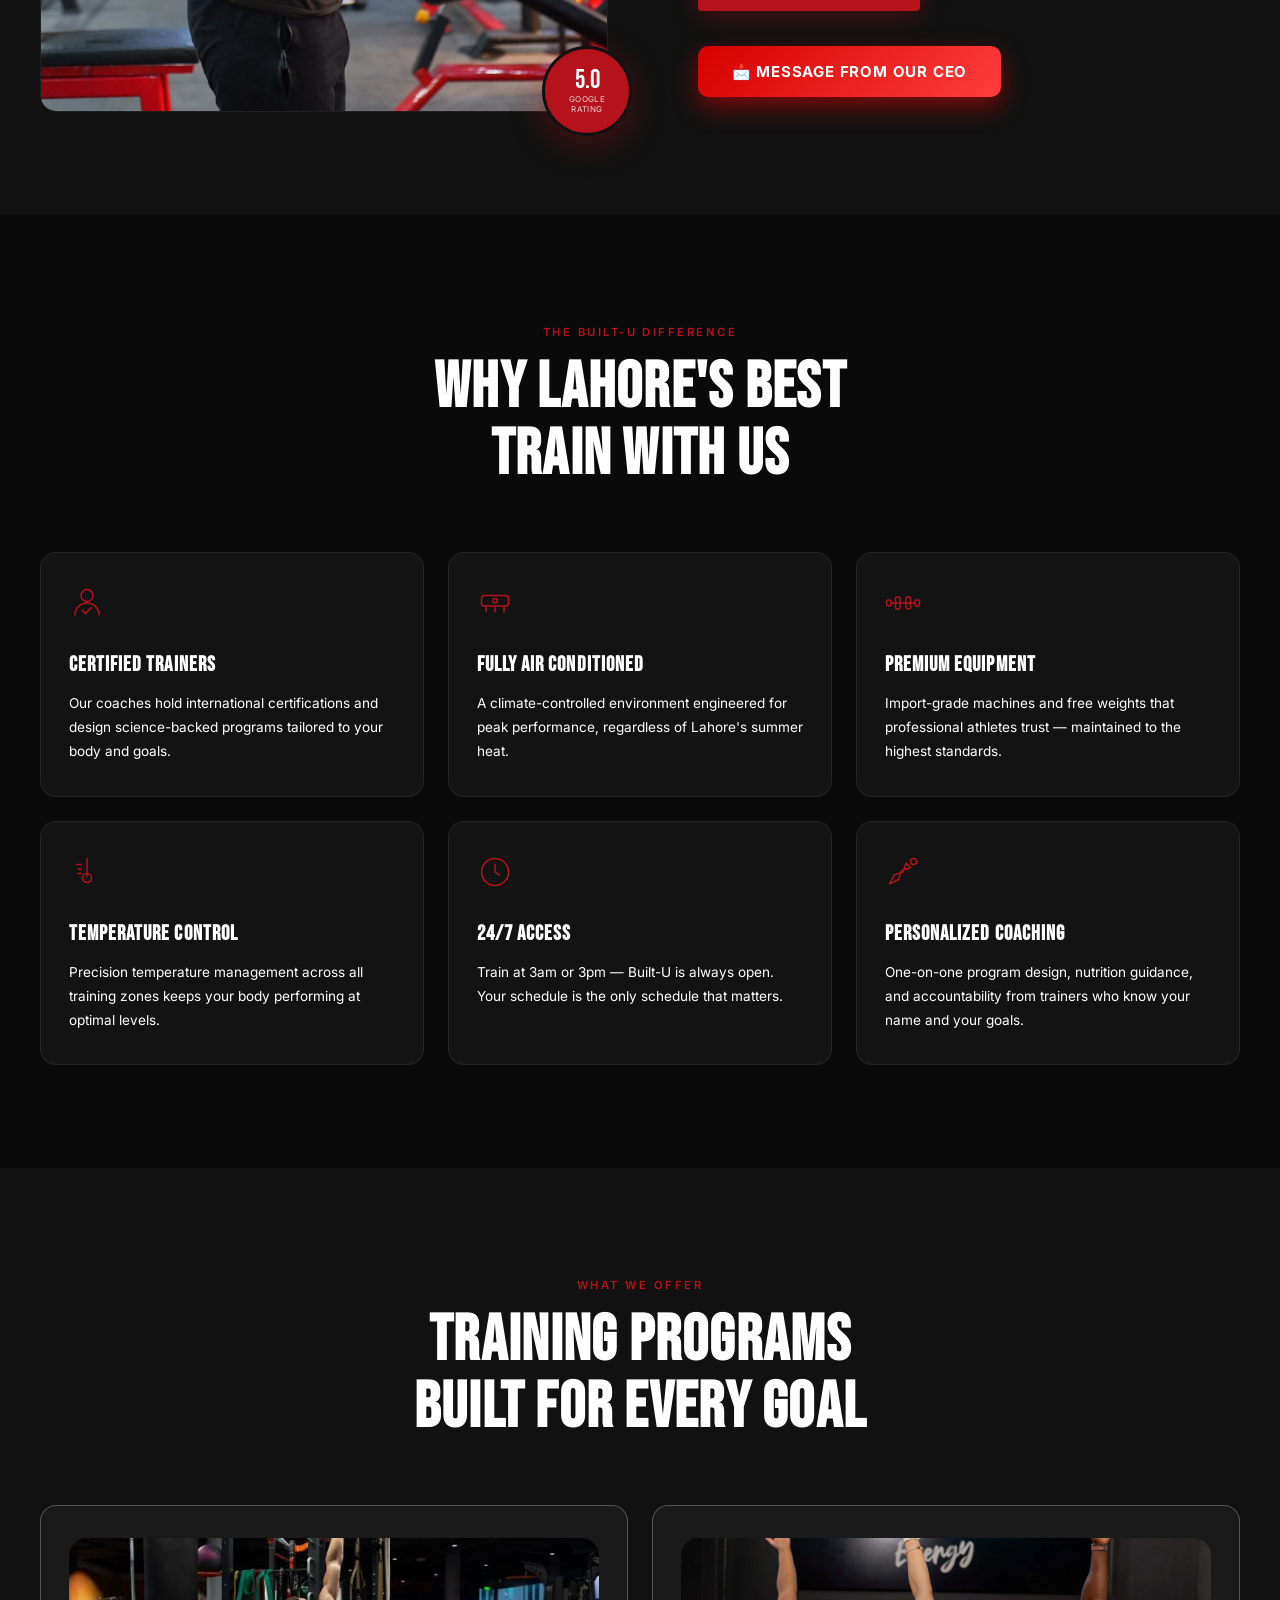
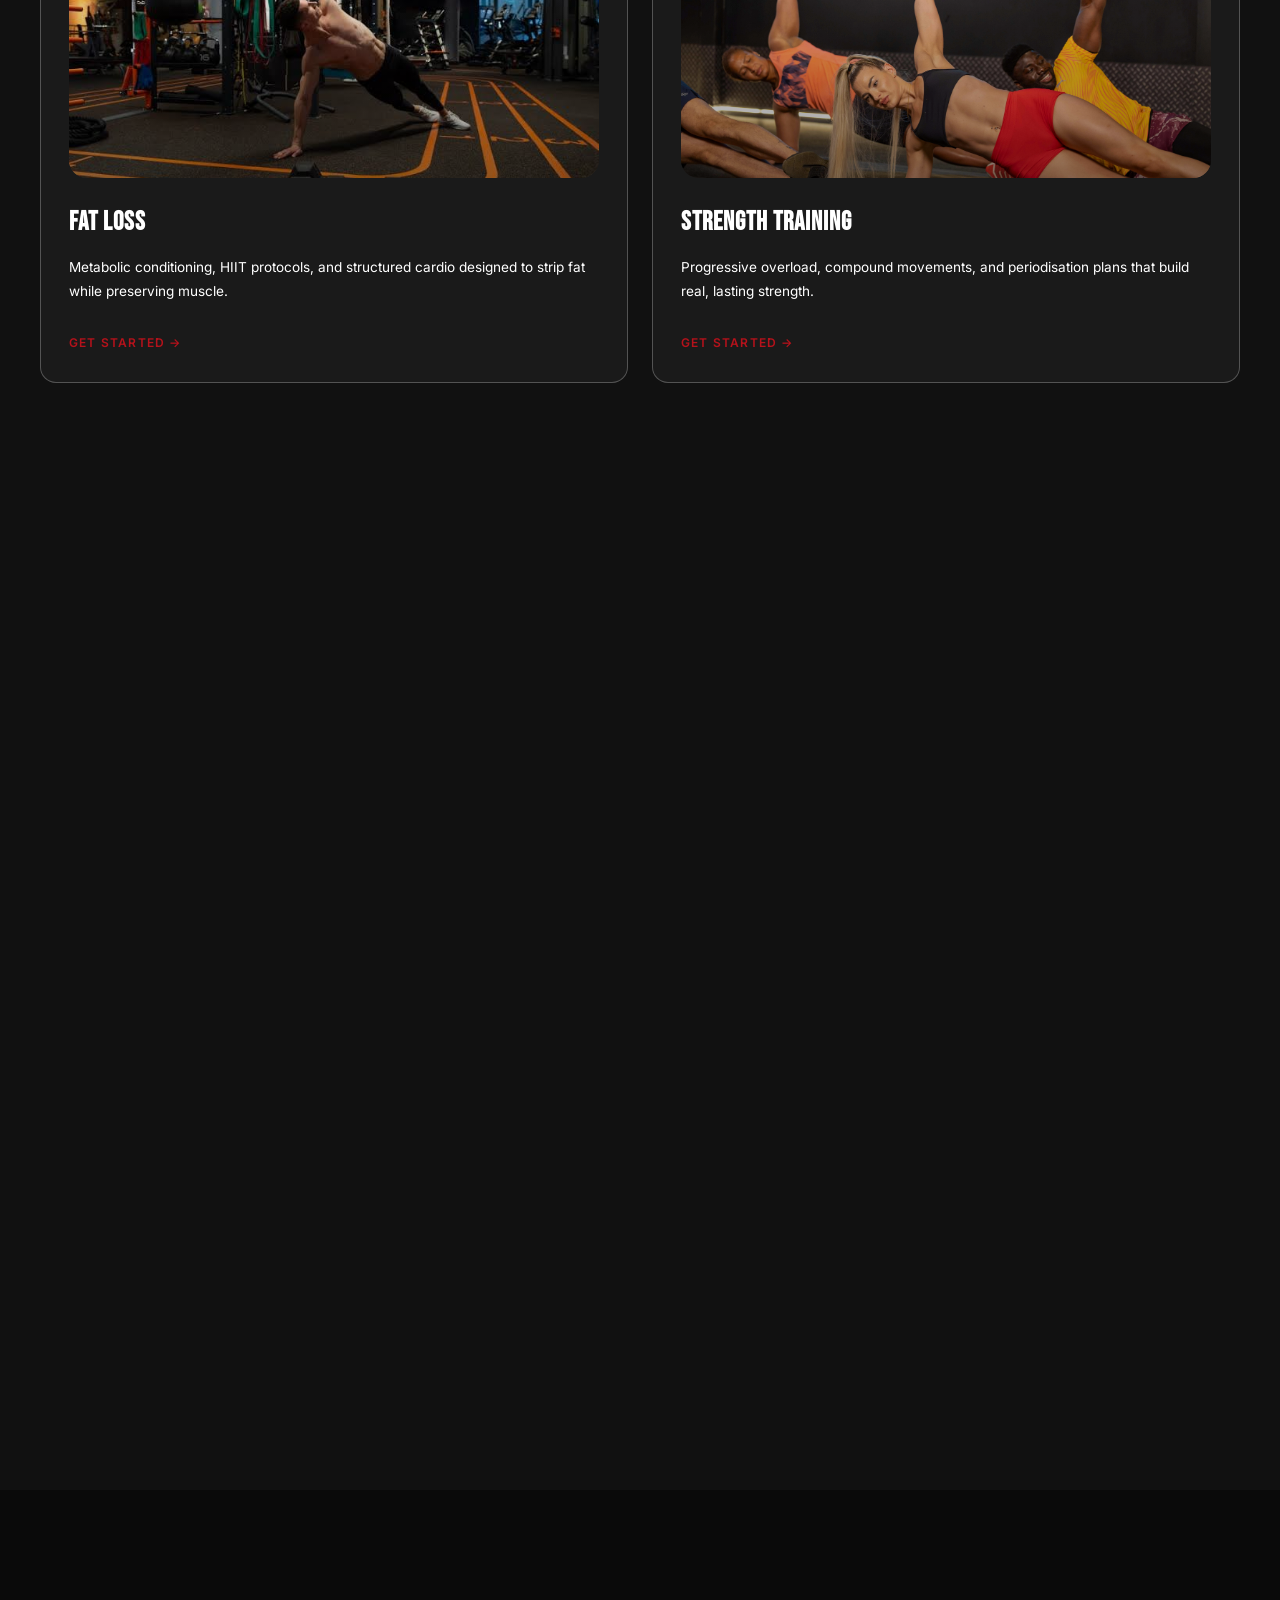
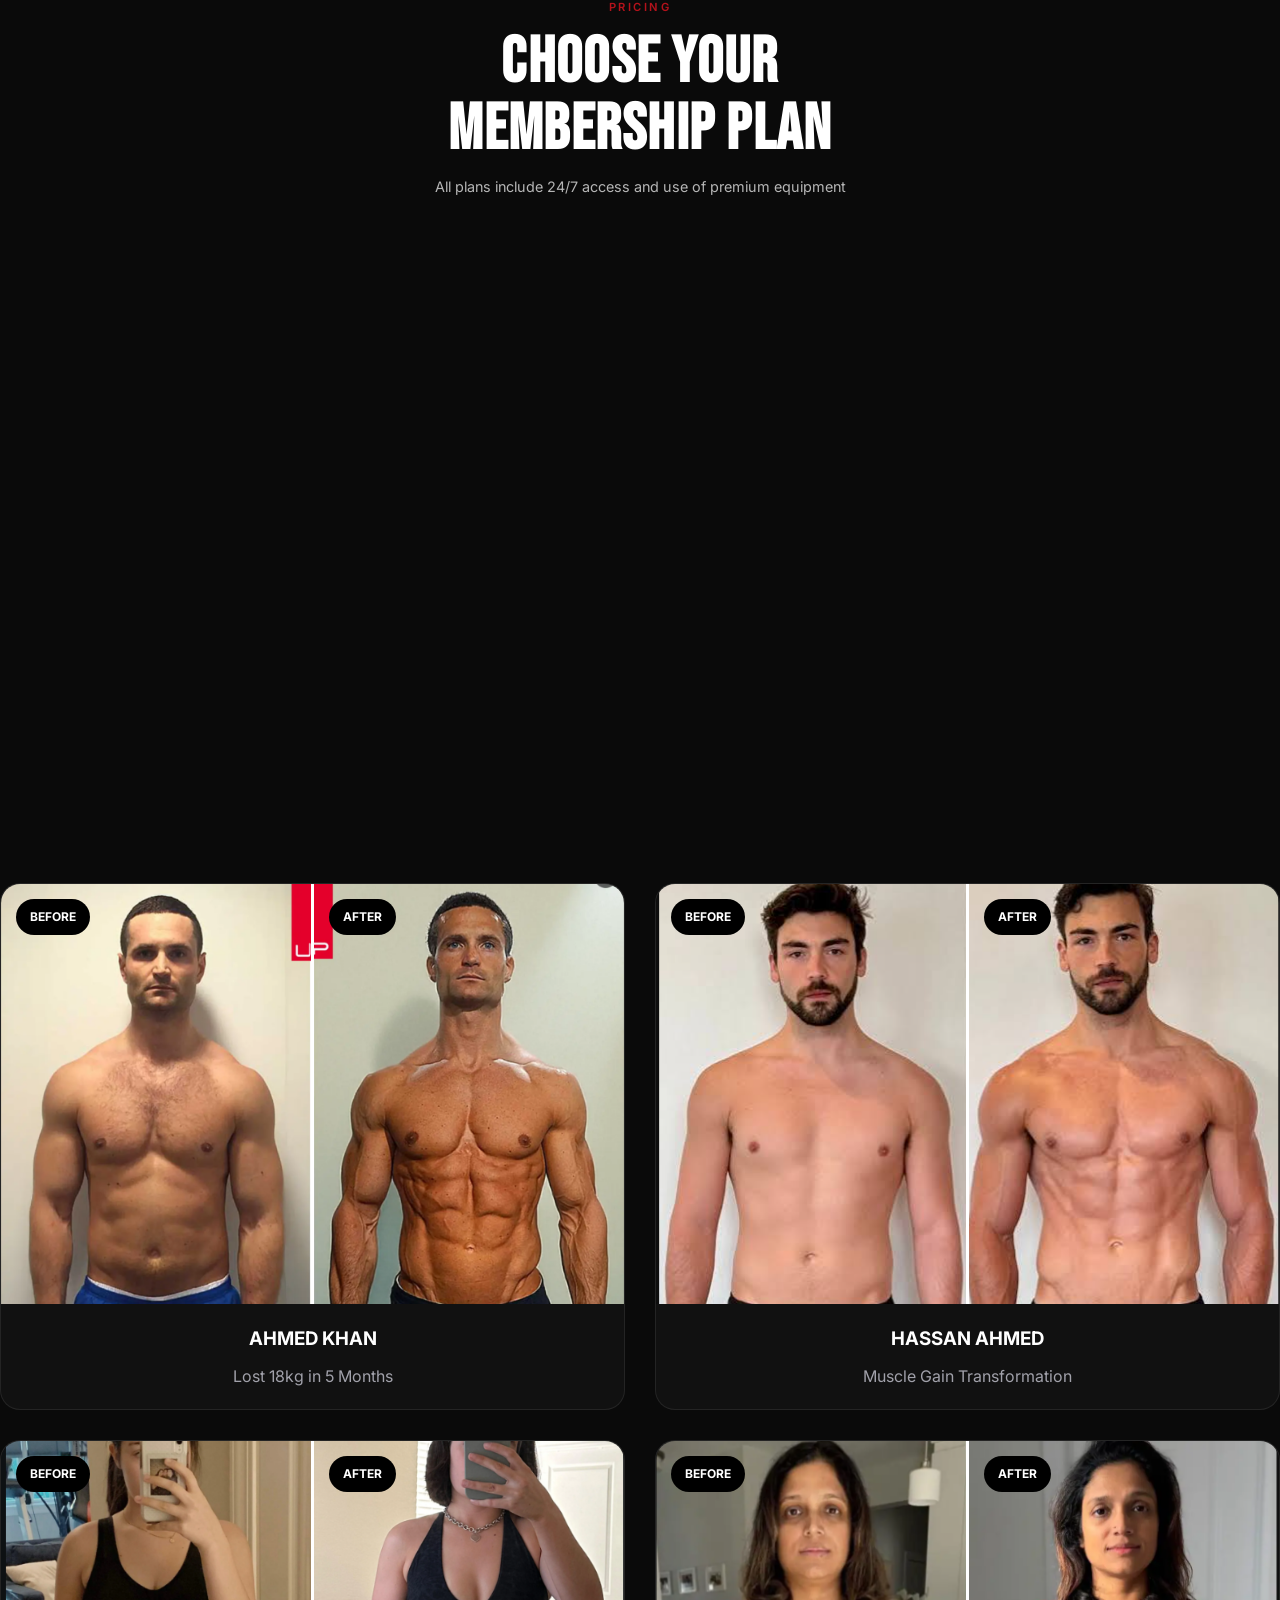
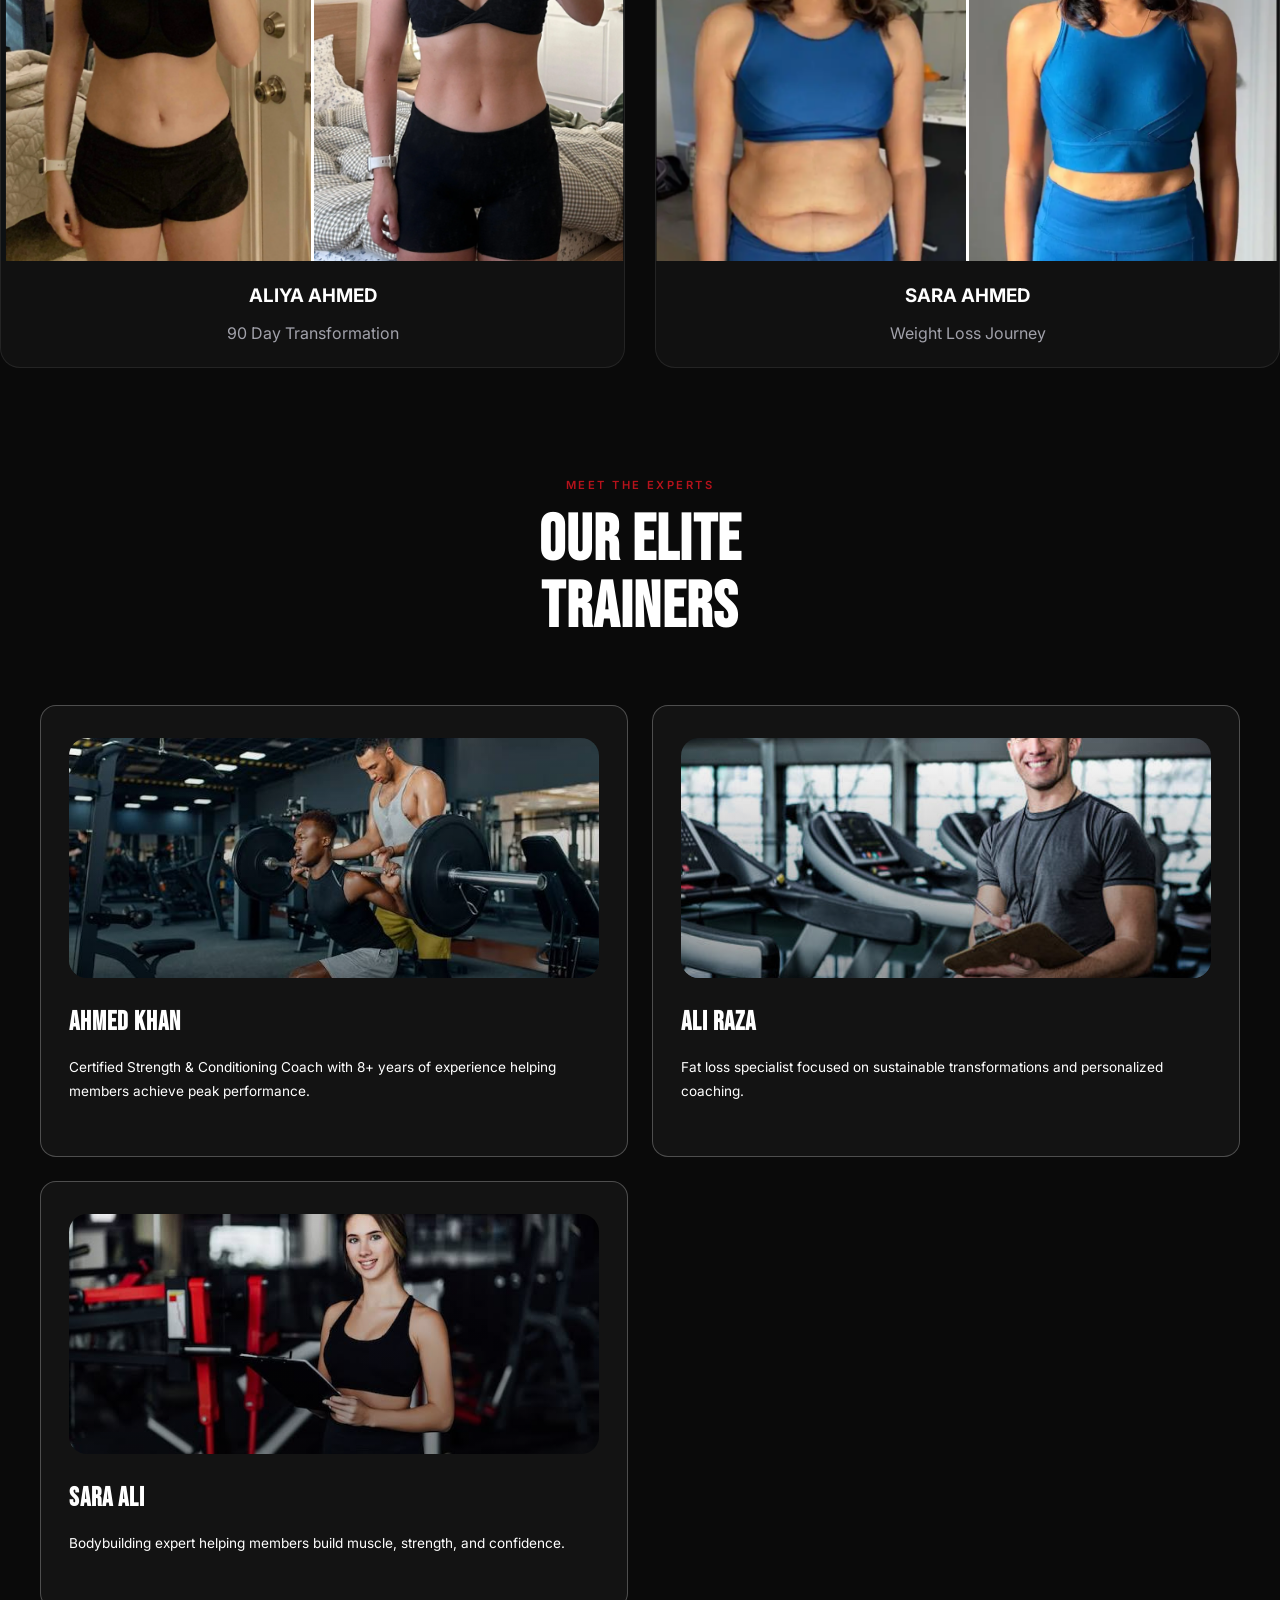
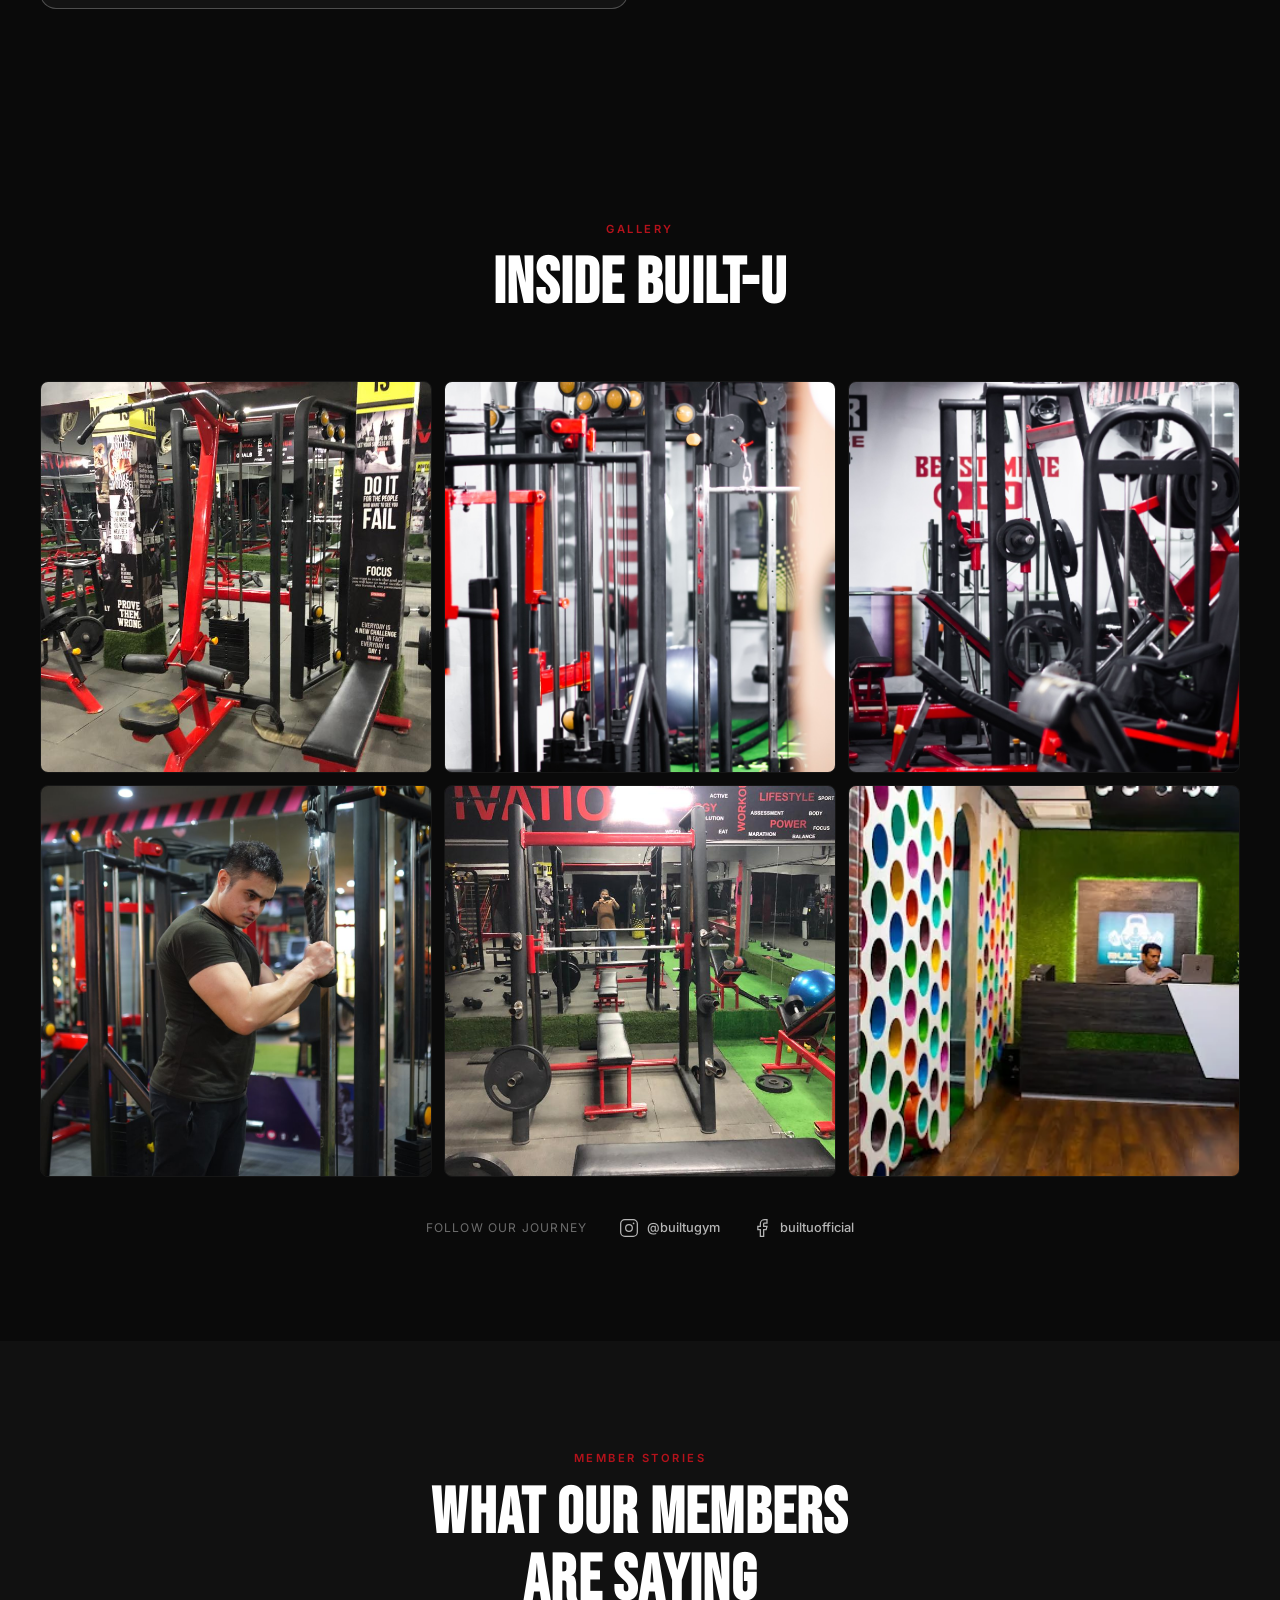
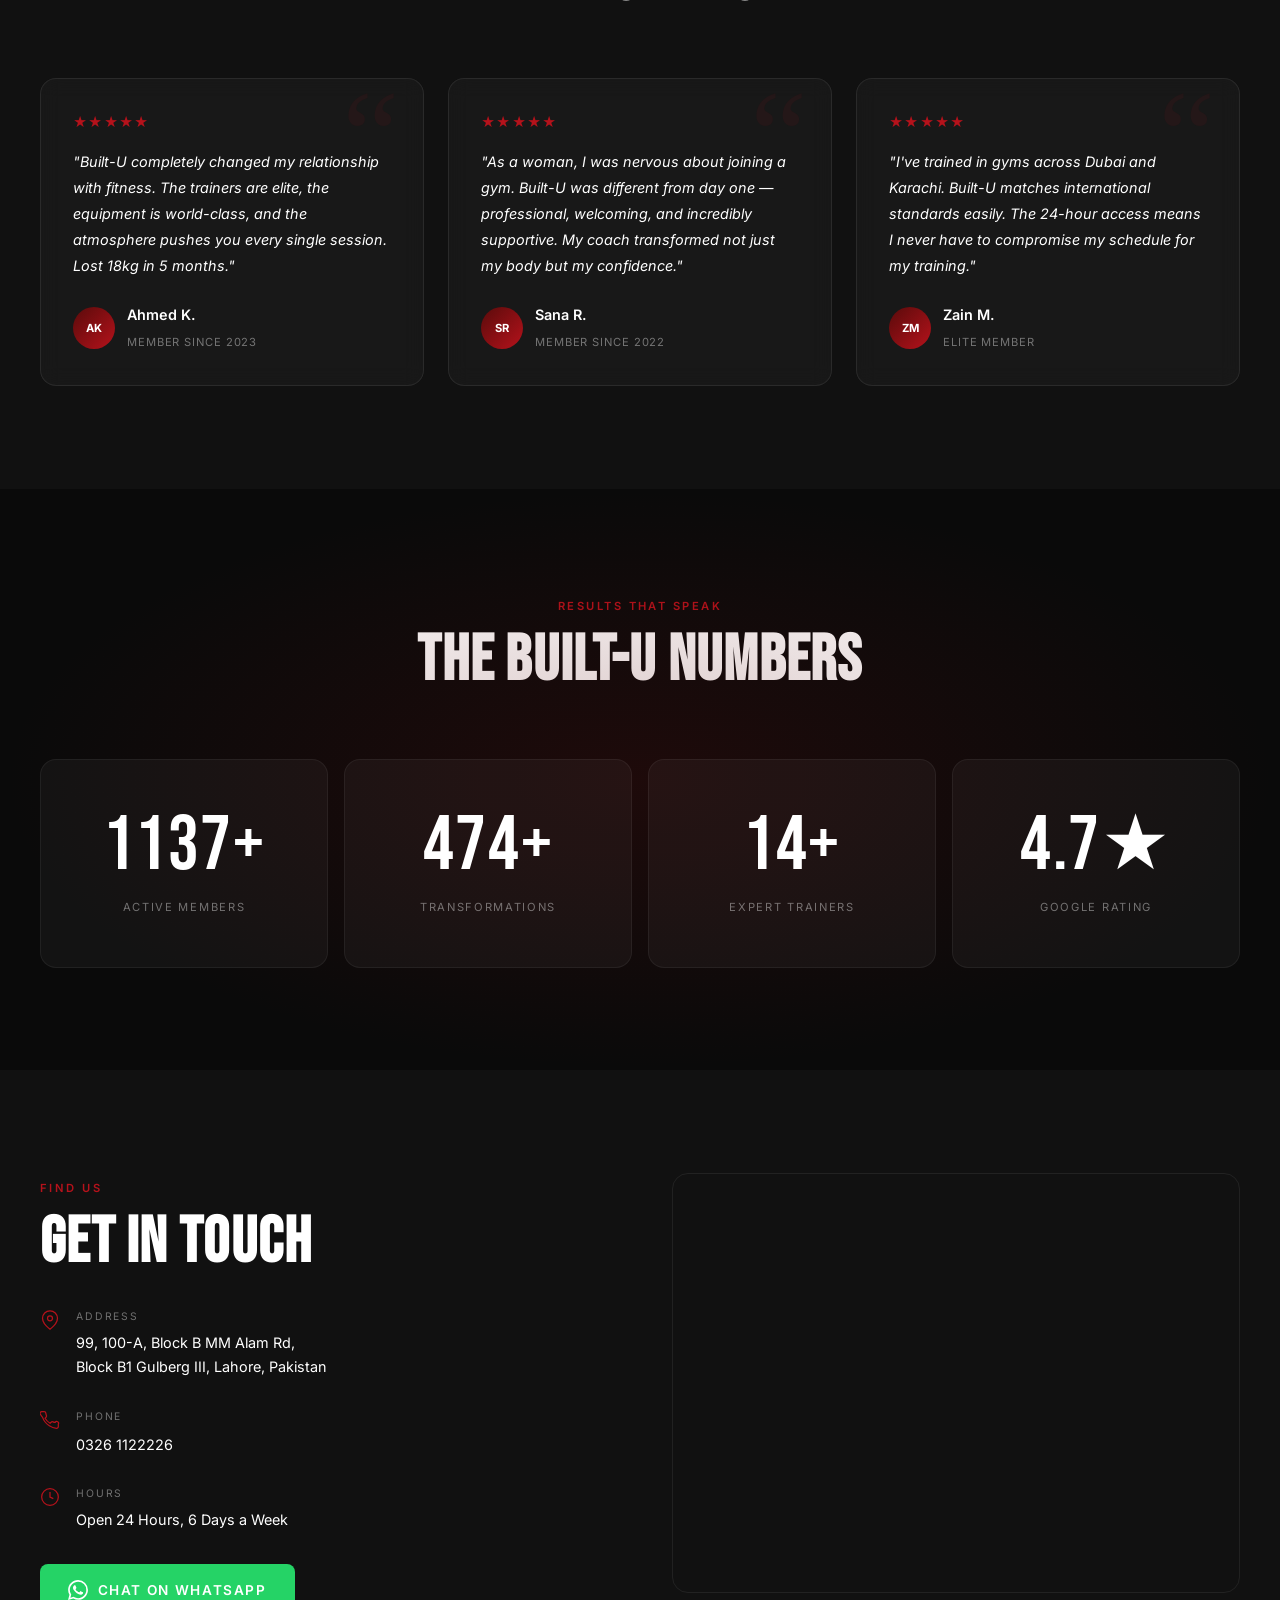
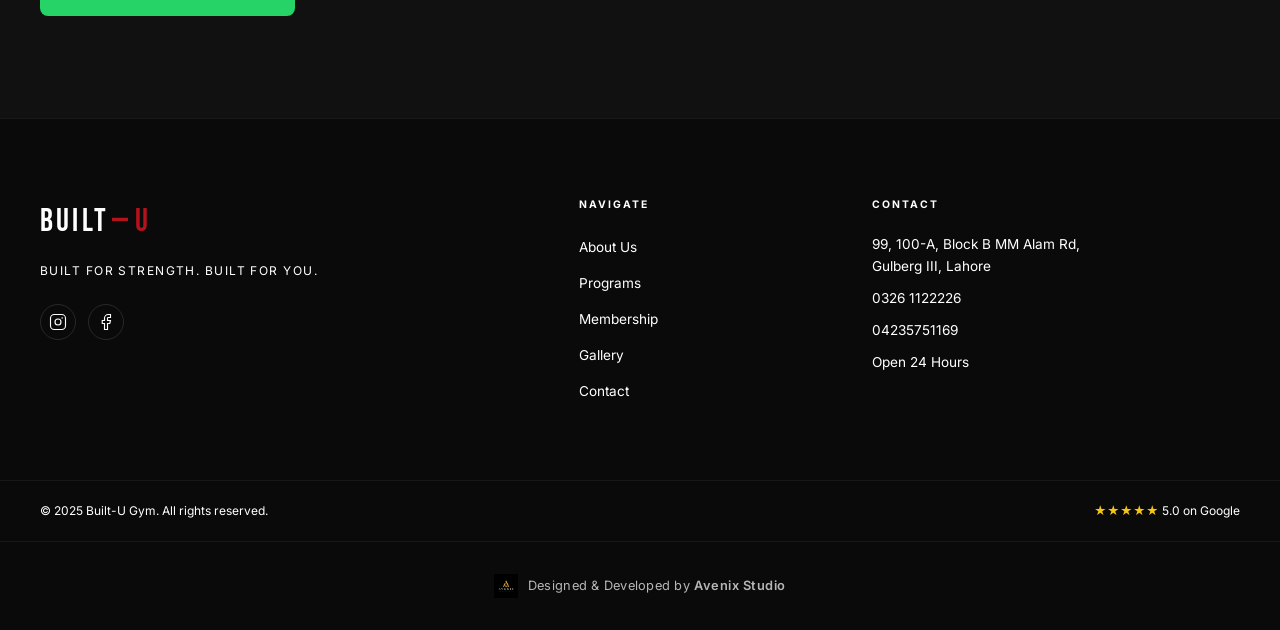
==== commit 9214c54c: "s" ====
--- a/index.html
+++ b/index.html
@@ -150,6 +150,74 @@
           </ul>
 
           <a href="#programs" class="btn btn-primary">Explore Programs</a>
+<div class="about-buttons">
+    
+
+    <button class="btn btn-outline" id="openCeoMessage">
+    📩 Message From Our CEO
+</button>
+</div>
+
+<!-- CEO Modal -->
+<div class="ceo-modal" id="ceoModal">
+
+    <div class="ceo-modal-content">
+
+        <button class="close-modal" id="closeCeoModal">
+            &times;
+        </button>
+
+        <div class="ceo-header">
+
+            <img src="images/homes2.PNG" alt="Built-U Gym">
+
+            <h2>A Message from Our CEO</h2>
+
+            <p>Premium Fitness, Within Your Reach</p>
+
+        </div>
+
+        <div class="ceo-body">
+
+            <p>
+                Dear Lahore Community,
+            </p>
+
+            <p>
+                When we laid the foundation of Built U Gym in Gulberg,
+                Lahore, on October 15, 2021, we did so with one clear vision:
+                <strong>Fitness is a right, not a luxury.</strong>
+            </p>
+
+            <p>
+                Our mission has always been to provide premium facilities,
+                world-class equipment, and an inspiring environment without
+                making fitness unaffordable.
+            </p>
+
+            <p>
+                Whether you're a student, a working professional, or someone
+                beginning their fitness journey, Built U Gym is designed for you.
+            </p>
+
+            <p>
+                Thank you for trusting us to be a part of your transformation.
+            </p>
+
+            <br>
+
+            <strong>[Muhammad Zakir Shahid]</strong><br>
+
+            CEO, Built U Gym<br>
+
+            Gulberg III, Lahore
+
+        </div>
+
+    </div>
+
+</div>
+
         </div>
       </div>
     </section>
--- a/style.css
+++ b/style.css
@@ -1726,4 +1726,240 @@
         height:320px;
     }
 
+}
+
+
+
+
+.about-buttons{
+display:flex;
+gap:15px;
+margin-top:35px;
+flex-wrap:wrap;
+}
+.btn-outline{
+
+background:linear-gradient(135deg,#d50000,#ff3d3d);
+
+color:#fff;
+
+border:none;
+
+padding:16px 34px;
+
+border-radius:10px;
+
+cursor:pointer;
+
+font-weight:700;
+
+font-size:15px;
+
+text-transform:uppercase;
+
+letter-spacing:.8px;
+
+box-shadow:0 10px 25px rgba(255,0,0,.45);
+
+transition:.3s ease;
+
+animation:ctaPulse 1.2s infinite;
+
+}
+
+.btn-outline:hover{
+
+transform:scale(1.06);
+
+box-shadow:0 0 20px rgba(255,0,0,.7),
+           0 0 45px rgba(255,0,0,.35);
+
+}
+
+.btn-outline:hover{
+
+background:#ff1f1f;
+
+color:#fff;
+
+transform:translateY(-4px) scale(1.05);
+
+box-shadow:0 15px 35px rgba(227,6,19,.45);
+
+}
+
+@keyframes bounceButton{
+
+0%,20%,50%,80%,100%{
+
+transform:translateY(0);
+
+}
+
+40%{
+
+transform:translateY(-8px);
+
+}
+
+60%{
+
+transform:translateY(-4px);
+
+}
+
+}
+
+/* Modal */
+
+.ceo-modal{
+
+position:fixed;
+
+top:0;
+
+left:0;
+
+width:100%;
+
+height:100%;
+
+background:rgba(0,0,0,.75);
+
+backdrop-filter:blur(10px);
+
+display:flex;
+
+align-items:center;
+
+justify-content:center;
+
+opacity:0;
+
+visibility:hidden;
+
+transition:.35s;
+
+z-index:99999;
+}
+
+.ceo-modal.active{
+
+opacity:1;
+
+visibility:visible;
+}
+
+.ceo-modal-content{
+
+width:90%;
+
+max-width:760px;
+
+background:#000000;
+
+border:1px solid rgba(238, 19, 19, 0.25);
+
+border-radius:22px;
+
+padding:45px;
+
+color:white;
+
+transform:scale(.9);
+
+transition:.35s;
+
+box-shadow:0 20px 60px rgba(0,0,0,.5);
+
+position:relative;
+
+max-height:85vh;
+
+overflow:auto;
+}
+
+.ceo-modal.active .ceo-modal-content{
+
+transform:scale(1);
+}
+
+.close-modal{
+
+position:absolute;
+
+right:20px;
+
+top:15px;
+
+background:none;
+
+border:none;
+
+font-size:34px;
+
+cursor:pointer;
+
+color:rgba(255,0,0,.7),;
+}
+
+.ceo-header{
+
+text-align:center;
+
+margin-bottom:30px;
+}
+
+.ceo-header img{
+
+width:85px;
+
+margin-bottom:20px;
+}
+
+.ceo-header h2{
+
+font-size:34px;
+
+margin-bottom:8px;
+}
+
+.ceo-header p{
+
+color:rgba(255,0,0,.7);
+
+font-size:18px;
+}
+
+.ceo-body{
+
+line-height:1.9;
+
+font-size:17px;
+
+color:#ddd;
+}
+
+.ceo-body strong{
+
+color:white;
+}
+
+@keyframes ctaPulse{
+
+0%{
+transform:scale(1);
+box-shadow:0 0 0 0 rgba(255,0,0,.6);
+}
+
+50%{
+transform:scale(1.08);
+box-shadow:0 0 0 14px rgba(255,0,0,0);
+}
+
+100%{
+transform:scale(1);
+box-shadow:0 0 0 0 rgba(240, 225, 225, 0);
+}
+
 }
